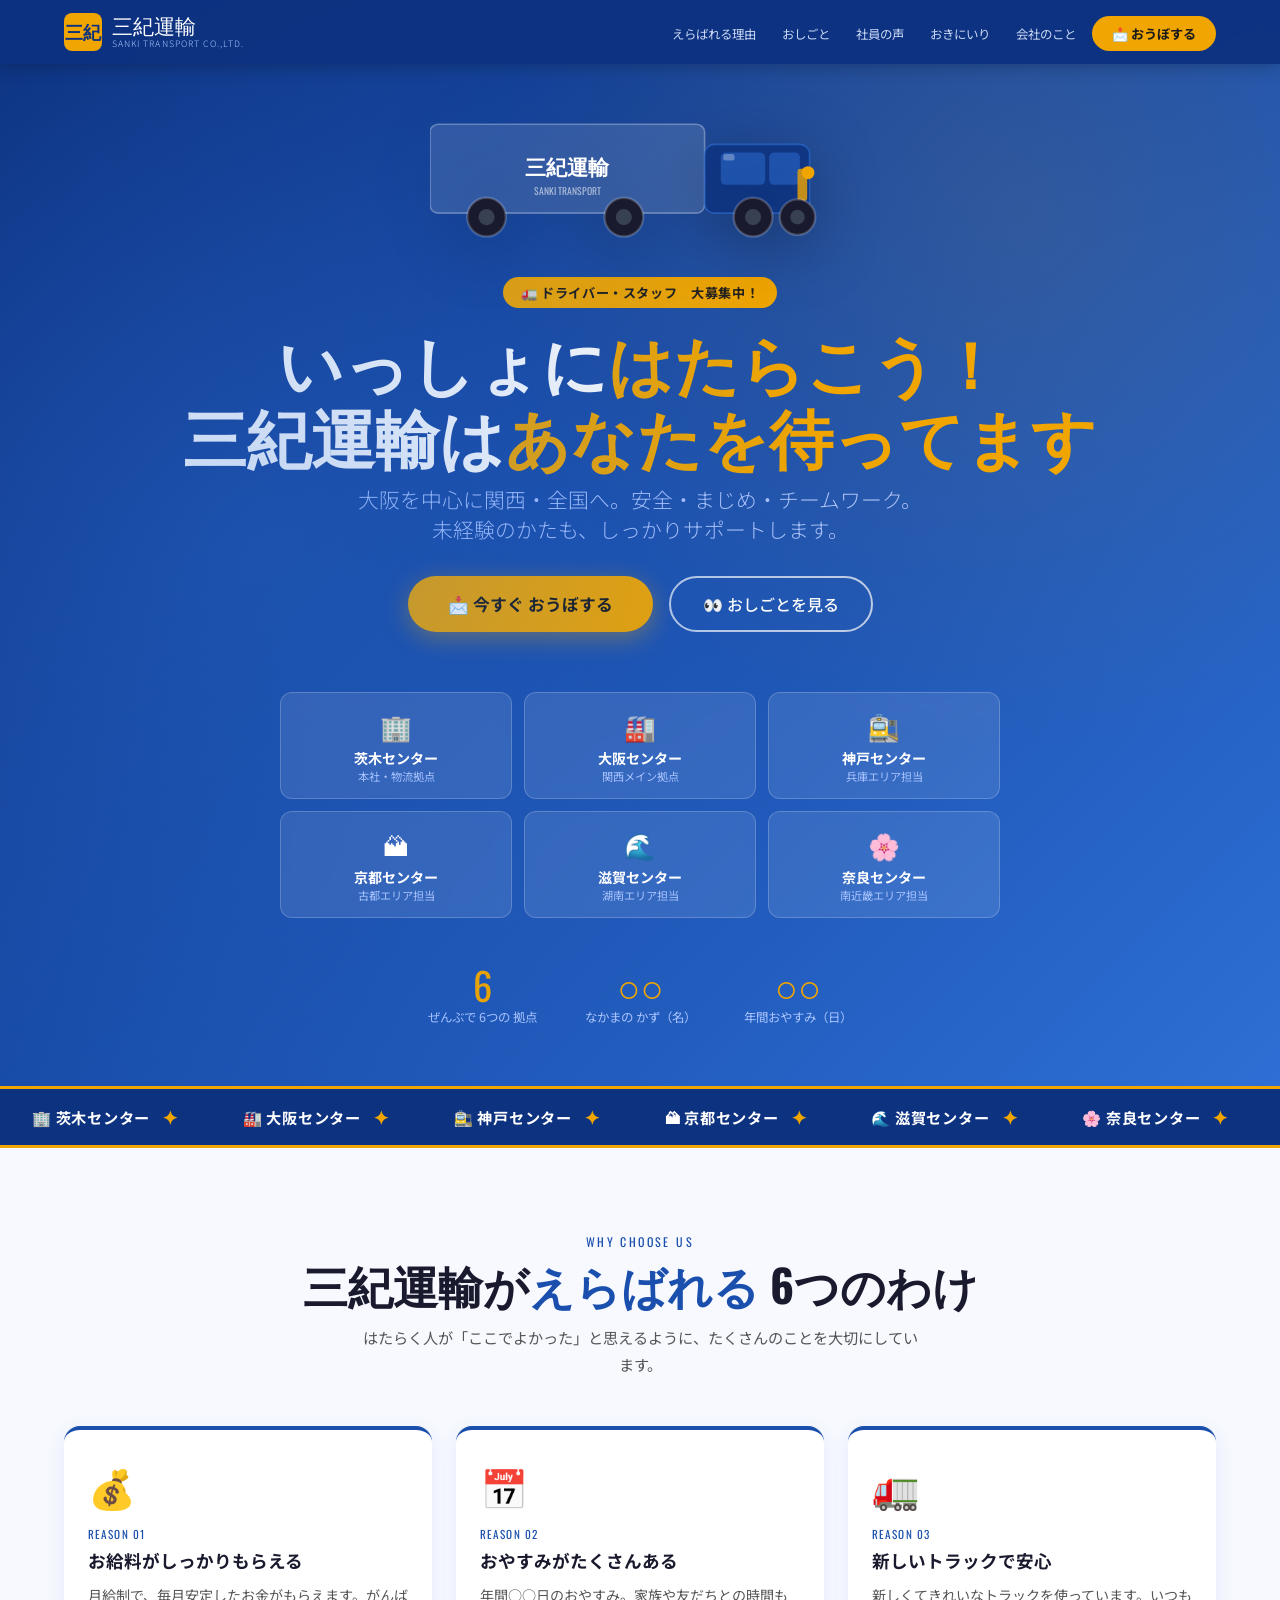
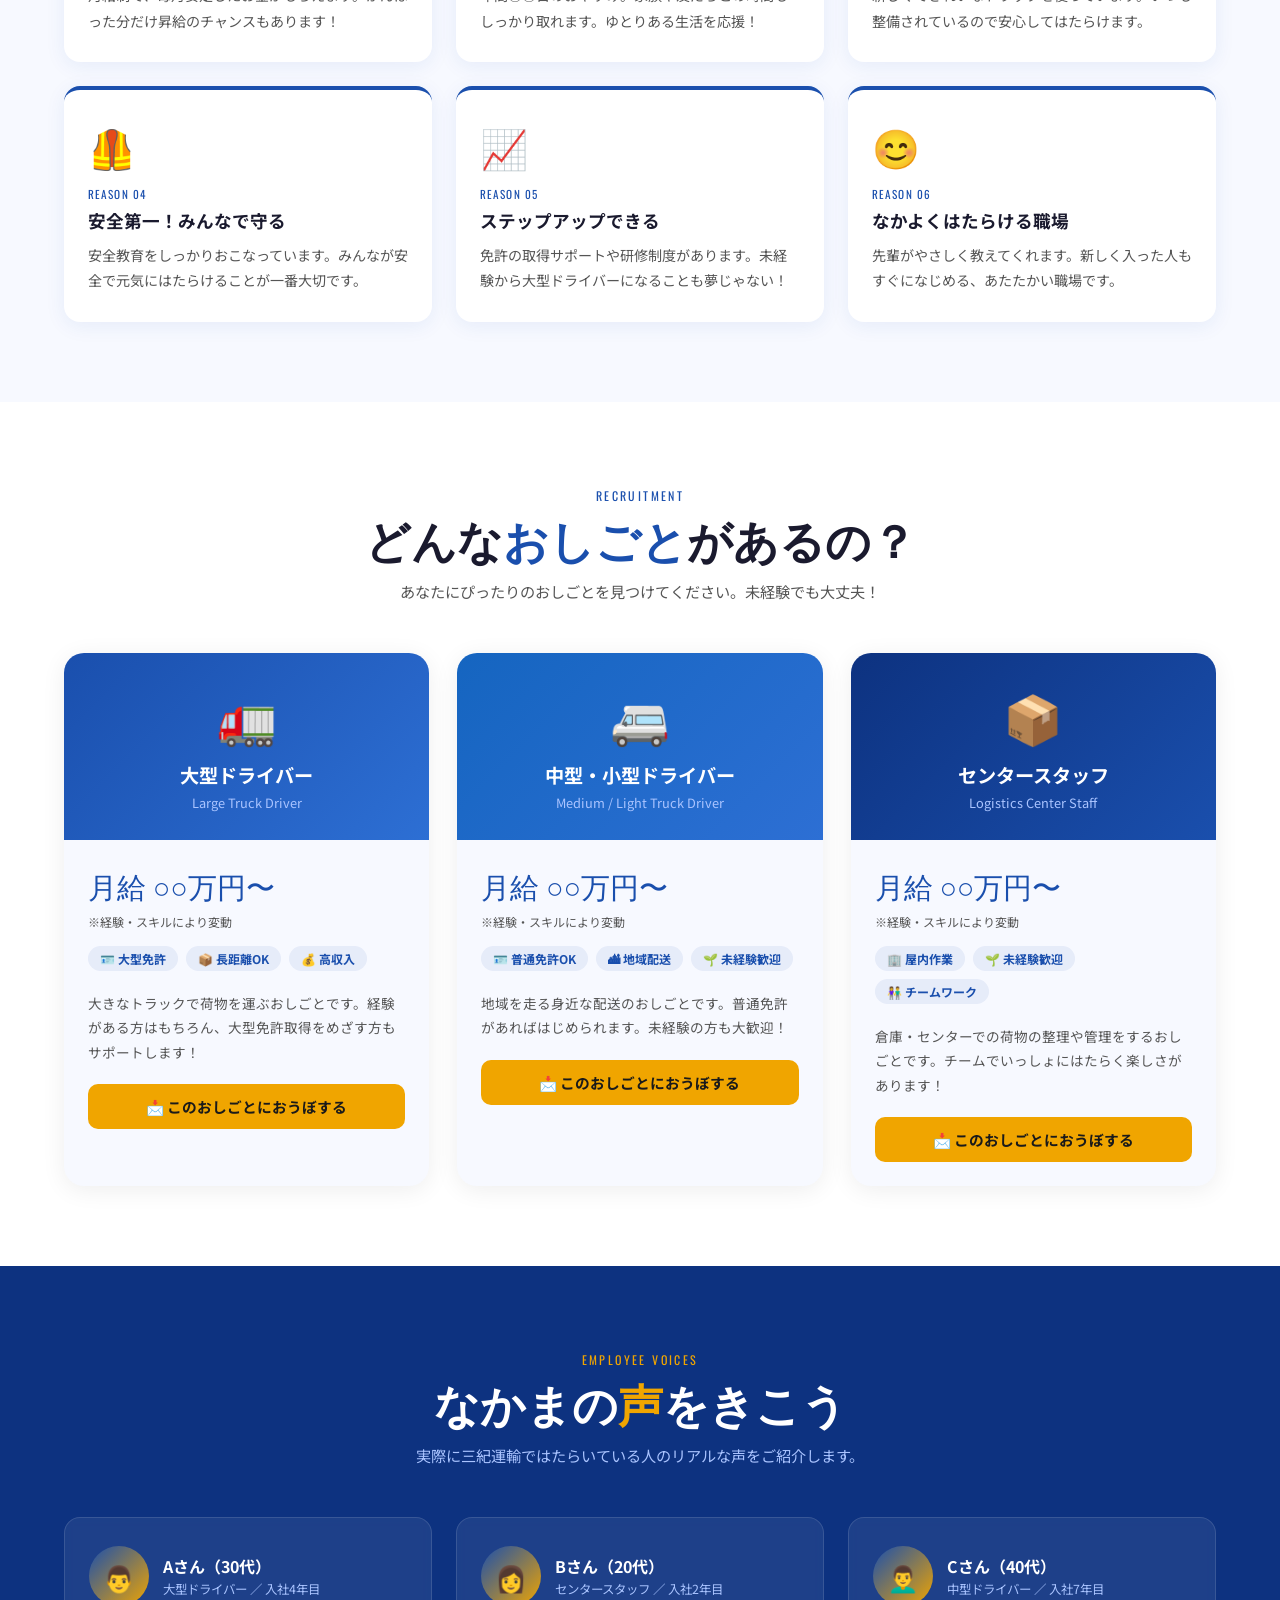
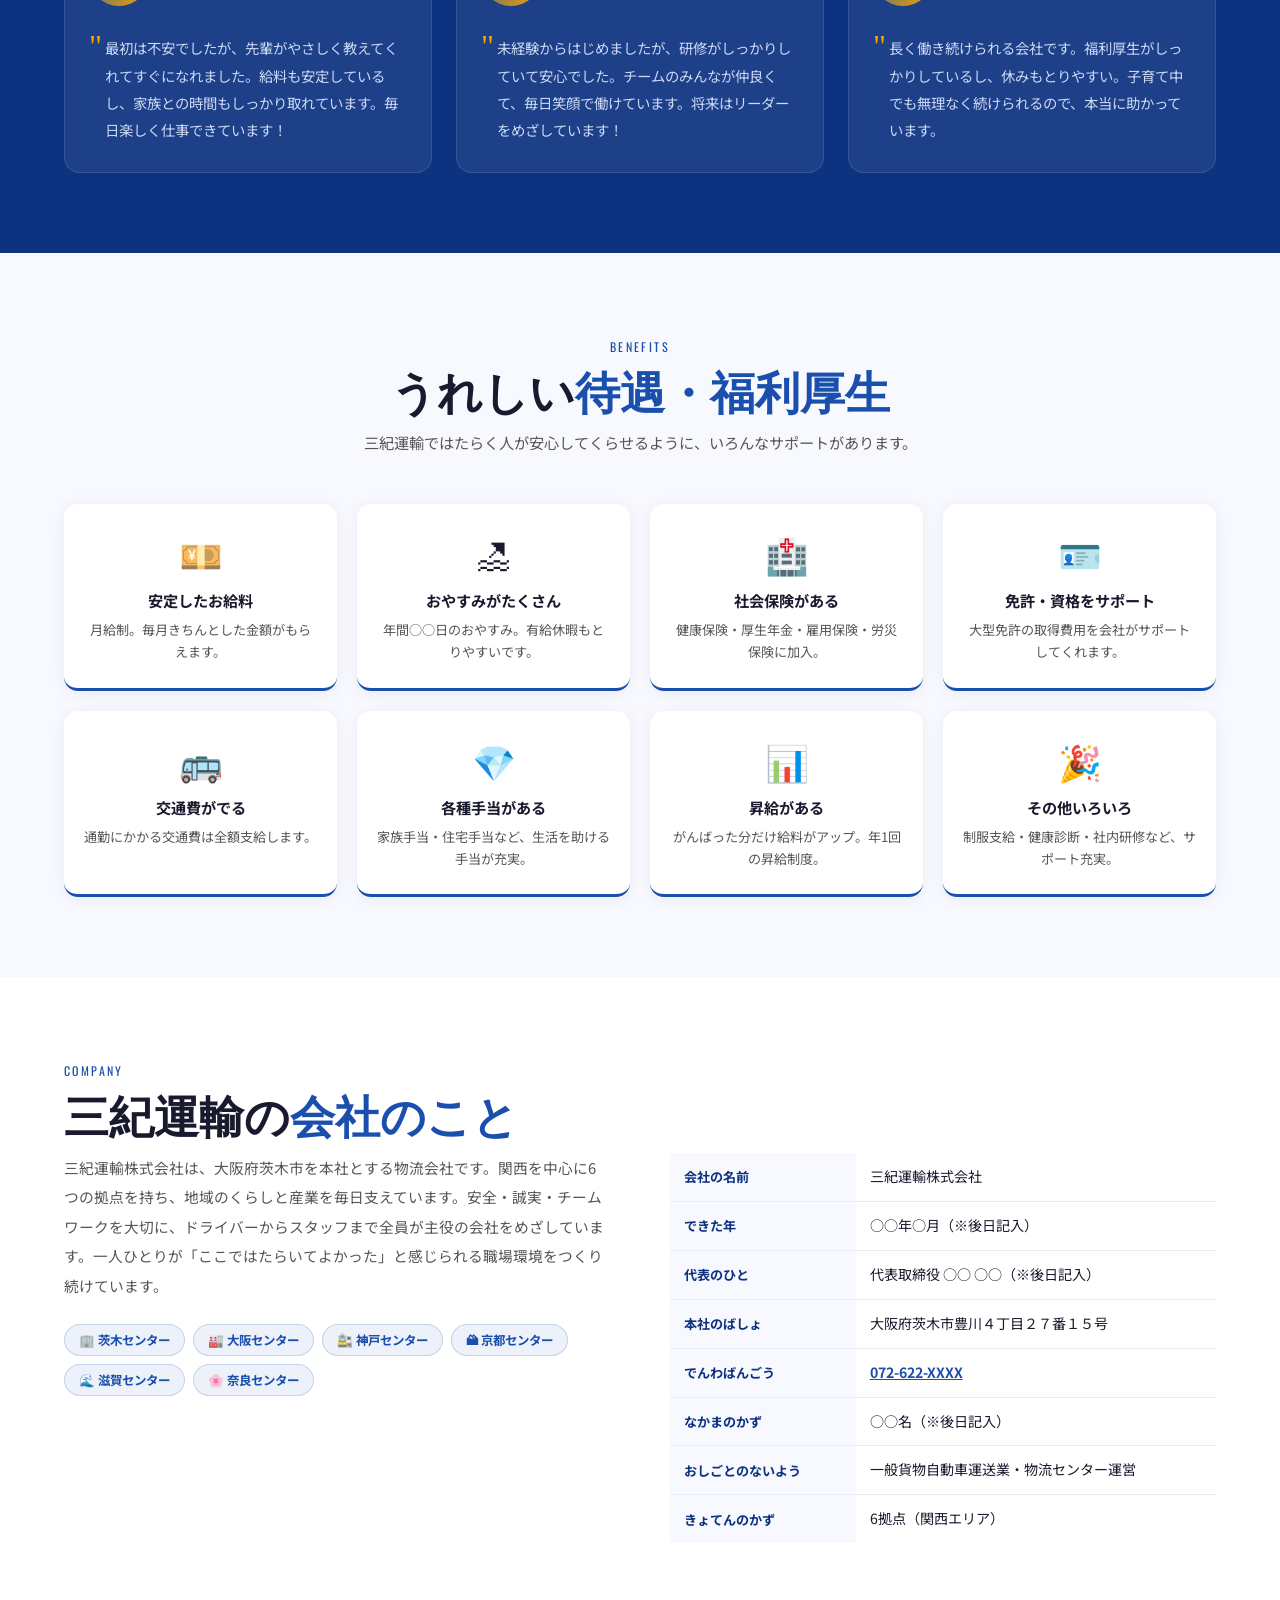
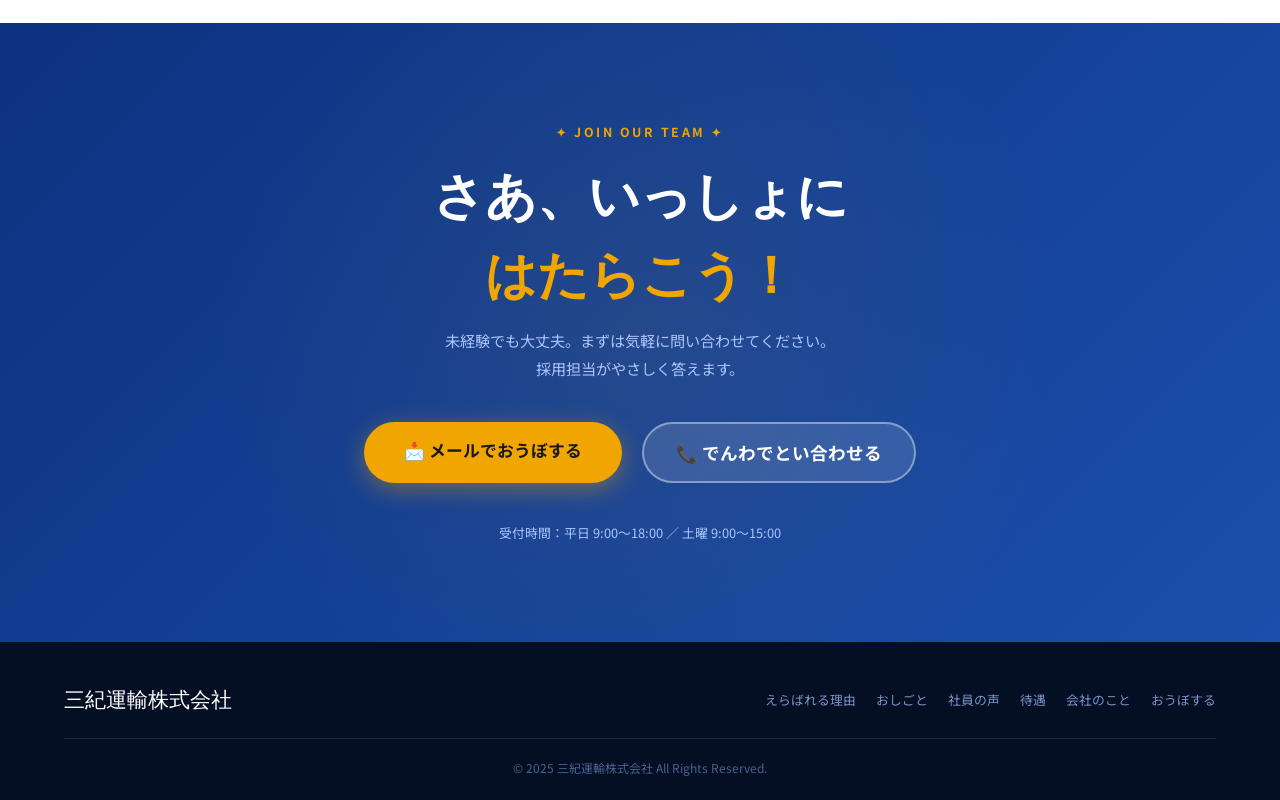
==== index.html @ cca75bb0 "三紀運輸株式会社 採用ホームページを作成 依頼書(HP-2025-001)の仕様に基づき、単一HTMLファイルで実装。 - デザイン: ネイビーブルー×ゴールド、Oswald+Noto Sans JP" ====
<!DOCTYPE html>
<html lang="ja">
<head>
  <meta charset="UTF-8">
  <meta name="viewport" content="width=device-width, initial-scale=1.0">
  <title>三紀運輸株式会社 | 一緒にはたらこう！</title>
  <link href="https://fonts.googleapis.com/css2?family=Oswald:wght@400;600;700&family=Noto+Sans+JP:wght@300;400;500;700&display=swap" rel="stylesheet">
  <style>
    *, *::before, *::after { box-sizing: border-box; margin: 0; padding: 0; }

    :root {
      --blue-dark: #0D3280;
      --blue-main: #1A4FAD;
      --blue-light: #2D6FD4;
      --gold: #F0A500;
      --white: #FFFFFF;
      --off-white: #F7F9FF;
      --text-dark: #1a1a2e;
      --text-gray: #555;
    }

    html { scroll-behavior: smooth; }

    body {
      font-family: 'Noto Sans JP', sans-serif;
      color: var(--text-dark);
      background: var(--white);
      overflow-x: hidden;
    }

    /* ========= NAVIGATION ========= */
    nav {
      position: fixed;
      top: 0; left: 0; right: 0;
      z-index: 1000;
      background: rgba(13, 50, 128, 0.97);
      backdrop-filter: blur(8px);
      display: flex;
      align-items: center;
      justify-content: space-between;
      padding: 0 5%;
      height: 64px;
      box-shadow: 0 2px 16px rgba(0,0,0,0.25);
    }

    .nav-logo {
      display: flex;
      align-items: center;
      gap: 10px;
      text-decoration: none;
    }

    .nav-logo-icon {
      width: 38px;
      height: 38px;
    }

    .nav-logo-text {
      font-family: 'Oswald', sans-serif;
      font-size: 1.3rem;
      color: var(--white);
      line-height: 1.1;
    }

    .nav-logo-sub {
      font-size: 0.55rem;
      letter-spacing: 0.12em;
      color: #aac4ff;
      font-family: 'Noto Sans JP', sans-serif;
      font-weight: 300;
    }

    .nav-links {
      display: flex;
      align-items: center;
      gap: 6px;
      list-style: none;
    }

    .nav-links a {
      color: #ccd9f5;
      text-decoration: none;
      font-size: 0.78rem;
      font-weight: 400;
      padding: 6px 10px;
      border-radius: 4px;
      transition: color 0.2s, background 0.2s;
      white-space: nowrap;
    }

    .nav-links a:hover { color: var(--white); background: rgba(255,255,255,0.1); }

    .nav-apply-btn {
      background: var(--gold);
      color: #1a1a1a !important;
      font-weight: 700 !important;
      border-radius: 24px !important;
      padding: 8px 20px !important;
      font-size: 0.82rem !important;
      transition: transform 0.2s, box-shadow 0.2s !important;
    }

    .nav-apply-btn:hover {
      transform: scale(1.05);
      box-shadow: 0 4px 16px rgba(240,165,0,0.5);
      background: var(--gold) !important;
    }

    .hamburger {
      display: none;
      flex-direction: column;
      gap: 5px;
      cursor: pointer;
      padding: 6px;
    }

    .hamburger span {
      width: 24px;
      height: 2px;
      background: var(--white);
      border-radius: 2px;
      transition: all 0.3s;
    }

    /* ========= HERO ========= */
    #hero {
      min-height: 100vh;
      background: linear-gradient(135deg, var(--blue-dark) 0%, var(--blue-main) 50%, var(--blue-light) 100%);
      display: flex;
      flex-direction: column;
      align-items: center;
      justify-content: center;
      padding: 100px 5% 60px;
      text-align: center;
      position: relative;
      overflow: hidden;
    }

    .hero-bg-pattern {
      position: absolute;
      inset: 0;
      background-image:
        radial-gradient(circle at 20% 50%, rgba(45,111,212,0.3) 0%, transparent 50%),
        radial-gradient(circle at 80% 20%, rgba(240,165,0,0.1) 0%, transparent 40%);
      pointer-events: none;
    }

    .hero-truck {
      width: min(420px, 80vw);
      margin-bottom: 32px;
      filter: drop-shadow(0 12px 32px rgba(0,0,0,0.3));
      animation: float 4s ease-in-out infinite;
    }

    @keyframes float {
      0%,100% { transform: translateY(0); }
      50% { transform: translateY(-12px); }
    }

    .hero-badge {
      display: inline-block;
      background: var(--gold);
      color: #1a1a1a;
      font-size: 0.82rem;
      font-weight: 700;
      padding: 6px 18px;
      border-radius: 20px;
      margin-bottom: 16px;
      letter-spacing: 0.05em;
      animation: fadein 0.8s ease;
    }

    .hero-title {
      font-family: 'Oswald', sans-serif;
      font-size: clamp(2.2rem, 6vw, 4rem);
      color: var(--white);
      line-height: 1.15;
      margin-bottom: 12px;
      animation: fadein 1s ease;
    }

    .hero-title span { color: var(--gold); }

    .hero-sub {
      font-size: clamp(1rem, 2.5vw, 1.3rem);
      color: #aac4ff;
      margin-bottom: 32px;
      font-weight: 300;
      animation: fadein 1.2s ease;
    }

    .hero-buttons {
      display: flex;
      gap: 16px;
      flex-wrap: wrap;
      justify-content: center;
      margin-bottom: 60px;
      animation: fadein 1.4s ease;
    }

    .btn-primary {
      background: var(--gold);
      color: #1a1a1a;
      padding: 16px 40px;
      border-radius: 50px;
      font-size: 1.05rem;
      font-weight: 700;
      text-decoration: none;
      transition: transform 0.2s, box-shadow 0.2s;
      box-shadow: 0 6px 24px rgba(240,165,0,0.4);
    }

    .btn-primary:hover { transform: translateY(-3px); box-shadow: 0 10px 32px rgba(240,165,0,0.6); }

    .btn-outline {
      border: 2px solid rgba(255,255,255,0.7);
      color: var(--white);
      padding: 14px 32px;
      border-radius: 50px;
      font-size: 1rem;
      font-weight: 500;
      text-decoration: none;
      transition: background 0.2s, border-color 0.2s;
    }

    .btn-outline:hover { background: rgba(255,255,255,0.15); border-color: var(--white); }

    .hero-locations {
      display: grid;
      grid-template-columns: repeat(3, 1fr);
      gap: 12px;
      width: 100%;
      max-width: 720px;
      margin-bottom: 48px;
    }

    .location-card {
      background: rgba(255,255,255,0.1);
      border: 1px solid rgba(255,255,255,0.2);
      border-radius: 12px;
      padding: 14px 10px;
      color: var(--white);
      text-align: center;
      transition: background 0.2s, transform 0.2s;
      backdrop-filter: blur(4px);
    }

    .location-card:hover { background: rgba(255,255,255,0.2); transform: translateY(-2px); }

    .location-card .icon { font-size: 1.6rem; margin-bottom: 4px; }
    .location-card .name { font-size: 0.88rem; font-weight: 700; }
    .location-card .label { font-size: 0.7rem; color: #aac4ff; }

    .hero-stats {
      display: flex;
      gap: 48px;
      flex-wrap: wrap;
      justify-content: center;
    }

    .stat-item { text-align: center; color: var(--white); }
    .stat-num {
      font-family: 'Oswald', sans-serif;
      font-size: 2.4rem;
      color: var(--gold);
      line-height: 1;
    }
    .stat-label { font-size: 0.78rem; color: #aac4ff; margin-top: 4px; }

    /* ========= MARQUEE ========= */
    .marquee-wrap {
      background: var(--blue-dark);
      padding: 14px 0;
      overflow: hidden;
      border-top: 3px solid var(--gold);
      border-bottom: 3px solid var(--gold);
    }

    .marquee-track {
      display: flex;
      animation: marquee 18s linear infinite;
      white-space: nowrap;
      width: max-content;
    }

    .marquee-item {
      display: inline-flex;
      align-items: center;
      gap: 12px;
      color: var(--white);
      font-size: 0.95rem;
      font-weight: 700;
      padding: 0 32px;
      letter-spacing: 0.05em;
    }

    .marquee-dot { color: var(--gold); font-size: 1.2rem; }

    @keyframes marquee {
      from { transform: translateX(0); }
      to { transform: translateX(-50%); }
    }

    /* ========= SECTIONS ========= */
    section { padding: 80px 5%; }

    .section-label {
      display: inline-block;
      font-family: 'Oswald', sans-serif;
      font-size: 0.75rem;
      letter-spacing: 0.2em;
      color: var(--blue-main);
      text-transform: uppercase;
      margin-bottom: 8px;
    }

    .section-title {
      font-family: 'Oswald', sans-serif;
      font-size: clamp(1.8rem, 4vw, 2.8rem);
      line-height: 1.2;
      margin-bottom: 12px;
    }

    .section-desc {
      font-size: 0.95rem;
      color: var(--text-gray);
      max-width: 560px;
      line-height: 1.8;
      margin-bottom: 48px;
    }

    .section-center { text-align: center; }
    .section-center .section-desc { margin-left: auto; margin-right: auto; }

    /* ========= REASONS ========= */
    #reasons { background: var(--off-white); }

    .reasons-grid {
      display: grid;
      grid-template-columns: repeat(auto-fit, minmax(280px, 1fr));
      gap: 24px;
    }

    .reason-card {
      background: var(--white);
      border-radius: 16px;
      padding: 28px 24px;
      box-shadow: 0 4px 20px rgba(26,79,173,0.08);
      border-top: 4px solid var(--blue-main);
      transition: transform 0.3s, box-shadow 0.3s;
    }

    .reason-card:hover { transform: translateY(-6px); box-shadow: 0 12px 40px rgba(26,79,173,0.16); }

    .reason-icon { font-size: 2.4rem; margin-bottom: 12px; }
    .reason-num {
      font-family: 'Oswald', sans-serif;
      font-size: 0.7rem;
      color: var(--blue-main);
      letter-spacing: 0.1em;
      margin-bottom: 6px;
    }
    .reason-title { font-size: 1.1rem; font-weight: 700; margin-bottom: 10px; }
    .reason-desc { font-size: 0.88rem; color: var(--text-gray); line-height: 1.8; }

    /* ========= JOBS ========= */
    #jobs { background: var(--white); }

    .jobs-grid {
      display: grid;
      grid-template-columns: repeat(auto-fit, minmax(300px, 1fr));
      gap: 28px;
    }

    .job-card {
      background: var(--off-white);
      border-radius: 20px;
      overflow: hidden;
      box-shadow: 0 4px 24px rgba(0,0,0,0.07);
      transition: transform 0.3s, box-shadow 0.3s;
    }

    .job-card:hover { transform: translateY(-6px); box-shadow: 0 16px 48px rgba(26,79,173,0.15); }

    .job-header {
      background: linear-gradient(135deg, var(--blue-main), var(--blue-light));
      padding: 28px 24px;
      color: var(--white);
      text-align: center;
    }

    .job-header .icon { font-size: 3rem; margin-bottom: 10px; }
    .job-header h3 { font-size: 1.2rem; font-weight: 700; margin-bottom: 4px; }
    .job-header p { font-size: 0.8rem; color: #aac4ff; }

    .job-body { padding: 24px; }

    .job-salary {
      font-family: 'Oswald', sans-serif;
      font-size: 1.8rem;
      color: var(--blue-main);
      margin-bottom: 4px;
    }

    .job-salary-label { font-size: 0.75rem; color: var(--text-gray); margin-bottom: 16px; }

    .job-tags { display: flex; flex-wrap: wrap; gap: 8px; margin-bottom: 20px; }

    .job-tag {
      background: rgba(26,79,173,0.08);
      color: var(--blue-main);
      font-size: 0.75rem;
      font-weight: 700;
      padding: 4px 12px;
      border-radius: 20px;
    }

    .job-apply-btn {
      display: block;
      text-align: center;
      background: var(--gold);
      color: #1a1a1a;
      padding: 12px;
      border-radius: 10px;
      font-weight: 700;
      font-size: 0.92rem;
      text-decoration: none;
      transition: background 0.2s, transform 0.2s;
    }

    .job-apply-btn:hover { transform: scale(1.02); box-shadow: 0 4px 16px rgba(240,165,0,0.4); }

    /* ========= VOICES ========= */
    #voices { background: var(--blue-dark); }
    #voices .section-title { color: var(--white); }
    #voices .section-label { color: var(--gold); }
    #voices .section-desc { color: #aac4ff; }

    .voices-grid {
      display: grid;
      grid-template-columns: repeat(auto-fit, minmax(280px, 1fr));
      gap: 24px;
    }

    .voice-card {
      background: rgba(255,255,255,0.07);
      border: 1px solid rgba(255,255,255,0.12);
      border-radius: 16px;
      padding: 28px 24px;
      backdrop-filter: blur(4px);
      transition: background 0.3s, transform 0.3s;
    }

    .voice-card:hover { background: rgba(255,255,255,0.13); transform: translateY(-4px); }

    .voice-avatar {
      width: 60px;
      height: 60px;
      border-radius: 50%;
      background: linear-gradient(135deg, var(--blue-main), var(--gold));
      display: flex;
      align-items: center;
      justify-content: center;
      font-size: 1.6rem;
      margin-bottom: 16px;
      flex-shrink: 0;
    }

    .voice-name { font-weight: 700; color: var(--white); margin-bottom: 2px; }
    .voice-role { font-size: 0.78rem; color: #aac4ff; margin-bottom: 16px; }

    .voice-quote {
      font-size: 0.9rem;
      color: #ccd9f5;
      line-height: 1.9;
      position: relative;
      padding-left: 16px;
    }

    .voice-quote::before {
      content: '"';
      position: absolute;
      left: 0;
      top: -4px;
      font-size: 2rem;
      color: var(--gold);
      font-family: Georgia, serif;
      line-height: 1;
    }

    /* ========= BENEFITS ========= */
    #benefits { background: var(--off-white); }

    .benefits-grid {
      display: grid;
      grid-template-columns: repeat(auto-fit, minmax(220px, 1fr));
      gap: 20px;
    }

    .benefit-card {
      background: var(--white);
      border-radius: 14px;
      padding: 24px 20px;
      text-align: center;
      box-shadow: 0 2px 16px rgba(0,0,0,0.06);
      transition: transform 0.3s, box-shadow 0.3s;
      border-bottom: 3px solid var(--blue-main);
    }

    .benefit-card:hover { transform: translateY(-4px); box-shadow: 0 10px 32px rgba(26,79,173,0.12); }
    .benefit-icon { font-size: 2.2rem; margin-bottom: 10px; }
    .benefit-title { font-weight: 700; font-size: 0.95rem; margin-bottom: 8px; }
    .benefit-desc { font-size: 0.82rem; color: var(--text-gray); line-height: 1.7; }

    /* ========= COMPANY ========= */
    #company { background: var(--white); }

    .company-inner {
      display: grid;
      grid-template-columns: 1fr 1fr;
      gap: 60px;
      align-items: start;
    }

    .company-intro {
      font-size: 0.92rem;
      color: var(--text-gray);
      line-height: 2;
      margin-bottom: 24px;
    }

    .company-table {
      width: 100%;
      border-collapse: collapse;
      font-size: 0.88rem;
    }

    .company-table tr { border-bottom: 1px solid #e8edf5; }
    .company-table tr:last-child { border-bottom: none; }

    .company-table th {
      text-align: left;
      padding: 12px 14px;
      background: var(--off-white);
      color: var(--blue-dark);
      font-weight: 700;
      width: 34%;
      font-size: 0.82rem;
    }

    .company-table td {
      padding: 12px 14px;
      color: var(--text-dark);
      line-height: 1.7;
    }

    .location-badges {
      display: flex;
      flex-wrap: wrap;
      gap: 8px;
      margin-top: 16px;
    }

    .location-badge {
      background: rgba(26,79,173,0.08);
      color: var(--blue-main);
      font-size: 0.78rem;
      font-weight: 700;
      padding: 6px 14px;
      border-radius: 20px;
      border: 1px solid rgba(26,79,173,0.2);
    }

    /* ========= CTA ========= */
    #cta {
      background: linear-gradient(135deg, var(--blue-dark) 0%, var(--blue-main) 100%);
      text-align: center;
      padding: 100px 5%;
      position: relative;
      overflow: hidden;
    }

    #cta::before {
      content: '';
      position: absolute;
      inset: 0;
      background: radial-gradient(circle at 50% 50%, rgba(240,165,0,0.08) 0%, transparent 60%);
    }

    .cta-label { color: var(--gold); letter-spacing: 0.2em; font-size: 0.78rem; font-weight: 700; text-transform: uppercase; margin-bottom: 12px; }
    .cta-title { font-family: 'Oswald', sans-serif; font-size: clamp(2rem, 5vw, 3.2rem); color: var(--white); margin-bottom: 16px; }
    .cta-desc { color: #aac4ff; font-size: 0.95rem; margin-bottom: 40px; line-height: 1.8; }

    .cta-buttons {
      display: flex;
      gap: 20px;
      flex-wrap: wrap;
      justify-content: center;
      margin-bottom: 40px;
    }

    .btn-tel {
      display: inline-flex;
      align-items: center;
      gap: 10px;
      background: rgba(255,255,255,0.12);
      border: 2px solid rgba(255,255,255,0.4);
      color: var(--white);
      padding: 16px 32px;
      border-radius: 50px;
      font-size: 1.1rem;
      font-weight: 700;
      text-decoration: none;
      transition: background 0.2s;
    }

    .btn-tel:hover { background: rgba(255,255,255,0.22); }

    .cta-hours {
      font-size: 0.8rem;
      color: #aac4ff;
    }

    /* ========= FOOTER ========= */
    footer {
      background: #050f24;
      color: #7a93c8;
      padding: 40px 5% 24px;
    }

    .footer-inner {
      display: flex;
      align-items: center;
      justify-content: space-between;
      flex-wrap: wrap;
      gap: 20px;
      margin-bottom: 24px;
    }

    .footer-logo {
      font-family: 'Oswald', sans-serif;
      font-size: 1.3rem;
      color: var(--white);
    }

    .footer-links {
      display: flex;
      gap: 20px;
      flex-wrap: wrap;
      list-style: none;
    }

    .footer-links a {
      color: #7a93c8;
      text-decoration: none;
      font-size: 0.8rem;
      transition: color 0.2s;
    }

    .footer-links a:hover { color: var(--white); }

    .footer-copy {
      text-align: center;
      font-size: 0.75rem;
      border-top: 1px solid #1a2a4a;
      padding-top: 20px;
      color: #4a6090;
    }

    /* ========= FADE IN ANIMATION ========= */
    .fade-in {
      opacity: 0;
      transform: translateY(30px);
      transition: opacity 0.7s ease, transform 0.7s ease;
    }

    .fade-in.visible { opacity: 1; transform: translateY(0); }

    @keyframes fadein {
      from { opacity: 0; transform: translateY(20px); }
      to { opacity: 1; transform: translateY(0); }
    }

    /* ========= RESPONSIVE ========= */
    @media (max-width: 768px) {
      nav { padding: 0 4%; }
      .nav-links { display: none; flex-direction: column; position: absolute; top: 64px; left: 0; right: 0; background: var(--blue-dark); padding: 20px; gap: 4px; }
      .nav-links.open { display: flex; }
      .nav-links li { width: 100%; }
      .nav-links a { display: block; padding: 10px 16px; }
      .hamburger { display: flex; }
      .hero-locations { grid-template-columns: repeat(2, 1fr); }
      .company-inner { grid-template-columns: 1fr; gap: 40px; }
      section { padding: 60px 5%; }
    }

    @media (max-width: 480px) {
      .hero-locations { grid-template-columns: repeat(2, 1fr); }
      .hero-stats { gap: 28px; }
      .stat-num { font-size: 2rem; }
    }
  </style>
</head>
<body>

<!-- ========= NAVIGATION ========= -->
<nav>
  <a href="#hero" class="nav-logo">
    <svg class="nav-logo-icon" viewBox="0 0 38 38" fill="none" xmlns="http://www.w3.org/2000/svg">
      <rect width="38" height="38" rx="8" fill="#F0A500"/>
      <text x="50%" y="26" text-anchor="middle" font-family="Oswald" font-size="18" font-weight="700" fill="#0D3280">三紀</text>
    </svg>
    <div>
      <div class="nav-logo-text">三紀運輸</div>
      <div class="nav-logo-sub">SANKI TRANSPORT CO.,LTD.</div>
    </div>
  </a>
  <ul class="nav-links" id="navLinks">
    <li><a href="#reasons">えらばれる理由</a></li>
    <li><a href="#jobs">おしごと</a></li>
    <li><a href="#voices">社員の声</a></li>
    <li><a href="#benefits">おきにいり</a></li>
    <li><a href="#company">会社のこと</a></li>
    <li><a href="#cta" class="nav-apply-btn">📩 おうぼする</a></li>
  </ul>
  <div class="hamburger" id="hamburger" onclick="toggleMenu()">
    <span></span><span></span><span></span>
  </div>
</nav>

<!-- ========= HERO ========= -->
<section id="hero">
  <div class="hero-bg-pattern"></div>

  <!-- Truck SVG -->
  <svg class="hero-truck" viewBox="0 0 520 180" fill="none" xmlns="http://www.w3.org/2000/svg">
    <!-- Trailer box -->
    <rect x="0" y="30" width="340" height="110" rx="10" fill="rgba(255,255,255,0.12)" stroke="rgba(255,255,255,0.3)" stroke-width="2"/>
    <text x="170" y="93" text-anchor="middle" font-family="Oswald" font-size="26" font-weight="700" fill="white">三紀運輸</text>
    <text x="170" y="118" text-anchor="middle" font-family="Oswald" font-size="12" fill="rgba(255,255,255,0.6)">SANKI TRANSPORT</text>
    <!-- Cab -->
    <rect x="340" y="55" width="130" height="85" rx="12" fill="rgba(13,50,128,0.8)" stroke="rgba(45,111,212,0.6)" stroke-width="2"/>
    <!-- Windows -->
    <rect x="360" y="65" width="55" height="40" rx="6" fill="rgba(45,111,212,0.5)"/>
    <rect x="420" y="65" width="38" height="40" rx="6" fill="rgba(45,111,212,0.5)"/>
    <!-- Windshield shine -->
    <rect x="363" y="67" width="14" height="8" rx="3" fill="rgba(255,255,255,0.3)"/>
    <!-- Grille -->
    <rect x="455" y="85" width="12" height="40" rx="4" fill="rgba(240,165,0,0.8)"/>
    <!-- Headlight -->
    <circle cx="468" cy="90" r="8" fill="#F0A500"/>
    <!-- Wheels -->
    <circle cx="70" cy="145" r="24" fill="#1a1a2e" stroke="rgba(255,255,255,0.2)" stroke-width="3"/>
    <circle cx="70" cy="145" r="10" fill="#374151"/>
    <circle cx="240" cy="145" r="24" fill="#1a1a2e" stroke="rgba(255,255,255,0.2)" stroke-width="3"/>
    <circle cx="240" cy="145" r="10" fill="#374151"/>
    <circle cx="400" cy="145" r="24" fill="#1a1a2e" stroke="rgba(255,255,255,0.2)" stroke-width="3"/>
    <circle cx="400" cy="145" r="10" fill="#374151"/>
    <circle cx="455" cy="145" r="22" fill="#1a1a2e" stroke="rgba(255,255,255,0.2)" stroke-width="3"/>
    <circle cx="455" cy="145" r="9" fill="#374151"/>
  </svg>

  <div class="hero-badge">🚛 ドライバー・スタッフ　大募集中！</div>
  <h1 class="hero-title">いっしょに<span>はたらこう！</span><br>三紀運輸は<span>あなたを待ってます</span></h1>
  <p class="hero-sub">大阪を中心に関西・全国へ。安全・まじめ・チームワーク。<br>未経験のかたも、しっかりサポートします。</p>

  <div class="hero-buttons">
    <a href="#cta" class="btn-primary">📩 今すぐ おうぼする</a>
    <a href="#jobs" class="btn-outline">👀 おしごとを見る</a>
  </div>

  <div class="hero-locations">
    <div class="location-card"><div class="icon">🏢</div><div class="name">茨木センター</div><div class="label">本社・物流拠点</div></div>
    <div class="location-card"><div class="icon">🏭</div><div class="name">大阪センター</div><div class="label">関西メイン拠点</div></div>
    <div class="location-card"><div class="icon">🚉</div><div class="name">神戸センター</div><div class="label">兵庫エリア担当</div></div>
    <div class="location-card"><div class="icon">🏔</div><div class="name">京都センター</div><div class="label">古都エリア担当</div></div>
    <div class="location-card"><div class="icon">🌊</div><div class="name">滋賀センター</div><div class="label">湖南エリア担当</div></div>
    <div class="location-card"><div class="icon">🌸</div><div class="name">奈良センター</div><div class="label">南近畿エリア担当</div></div>
  </div>

  <div class="hero-stats">
    <div class="stat-item"><div class="stat-num">6</div><div class="stat-label">ぜんぶで 6つの 拠点</div></div>
    <div class="stat-item"><div class="stat-num">○○</div><div class="stat-label">なかまの かず（名）</div></div>
    <div class="stat-item"><div class="stat-num">○○</div><div class="stat-label">年間おやすみ（日）</div></div>
  </div>
</section>

<!-- ========= MARQUEE ========= -->
<div class="marquee-wrap">
  <div class="marquee-track" id="marquee">
    <span class="marquee-item">🏢 茨木センター <span class="marquee-dot">✦</span></span>
    <span class="marquee-item">🏭 大阪センター <span class="marquee-dot">✦</span></span>
    <span class="marquee-item">🚉 神戸センター <span class="marquee-dot">✦</span></span>
    <span class="marquee-item">🏔 京都センター <span class="marquee-dot">✦</span></span>
    <span class="marquee-item">🌊 滋賀センター <span class="marquee-dot">✦</span></span>
    <span class="marquee-item">🌸 奈良センター <span class="marquee-dot">✦</span></span>
    <!-- duplicate for seamless loop -->
    <span class="marquee-item">🏢 茨木センター <span class="marquee-dot">✦</span></span>
    <span class="marquee-item">🏭 大阪センター <span class="marquee-dot">✦</span></span>
    <span class="marquee-item">🚉 神戸センター <span class="marquee-dot">✦</span></span>
    <span class="marquee-item">🏔 京都センター <span class="marquee-dot">✦</span></span>
    <span class="marquee-item">🌊 滋賀センター <span class="marquee-dot">✦</span></span>
    <span class="marquee-item">🌸 奈良センター <span class="marquee-dot">✦</span></span>
  </div>
</div>

<!-- ========= REASONS ========= -->
<section id="reasons">
  <div class="section-center fade-in">
    <div class="section-label">Why Choose Us</div>
    <h2 class="section-title">三紀運輸が<span style="color:var(--blue-main)">えらばれる</span> 6つのわけ</h2>
    <p class="section-desc">はたらく人が「ここでよかった」と思えるように、たくさんのことを大切にしています。</p>
  </div>
  <div class="reasons-grid">
    <div class="reason-card fade-in">
      <div class="reason-icon">💰</div>
      <div class="reason-num">REASON 01</div>
      <div class="reason-title">お給料がしっかりもらえる</div>
      <div class="reason-desc">月給制で、毎月安定したお金がもらえます。がんばった分だけ昇給のチャンスもあります！</div>
    </div>
    <div class="reason-card fade-in">
      <div class="reason-icon">📅</div>
      <div class="reason-num">REASON 02</div>
      <div class="reason-title">おやすみがたくさんある</div>
      <div class="reason-desc">年間○○日のおやすみ。家族や友だちとの時間もしっかり取れます。ゆとりある生活を応援！</div>
    </div>
    <div class="reason-card fade-in">
      <div class="reason-icon">🚛</div>
      <div class="reason-num">REASON 03</div>
      <div class="reason-title">新しいトラックで安心</div>
      <div class="reason-desc">新しくてきれいなトラックを使っています。いつも整備されているので安心してはたらけます。</div>
    </div>
    <div class="reason-card fade-in">
      <div class="reason-icon">🦺</div>
      <div class="reason-num">REASON 04</div>
      <div class="reason-title">安全第一！みんなで守る</div>
      <div class="reason-desc">安全教育をしっかりおこなっています。みんなが安全で元気にはたらけることが一番大切です。</div>
    </div>
    <div class="reason-card fade-in">
      <div class="reason-icon">📈</div>
      <div class="reason-num">REASON 05</div>
      <div class="reason-title">ステップアップできる</div>
      <div class="reason-desc">免許の取得サポートや研修制度があります。未経験から大型ドライバーになることも夢じゃない！</div>
    </div>
    <div class="reason-card fade-in">
      <div class="reason-icon">😊</div>
      <div class="reason-num">REASON 06</div>
      <div class="reason-title">なかよくはたらける職場</div>
      <div class="reason-desc">先輩がやさしく教えてくれます。新しく入った人もすぐになじめる、あたたかい職場です。</div>
    </div>
  </div>
</section>

<!-- ========= JOBS ========= -->
<section id="jobs">
  <div class="section-center fade-in">
    <div class="section-label">Recruitment</div>
    <h2 class="section-title">どんな<span style="color:var(--blue-main)">おしごと</span>があるの？</h2>
    <p class="section-desc">あなたにぴったりのおしごとを見つけてください。未経験でも大丈夫！</p>
  </div>
  <div class="jobs-grid">
    <div class="job-card fade-in">
      <div class="job-header">
        <div class="icon">🚛</div>
        <h3>大型ドライバー</h3>
        <p>Large Truck Driver</p>
      </div>
      <div class="job-body">
        <div class="job-salary">月給 ○○万円〜</div>
        <div class="job-salary-label">※経験・スキルにより変動</div>
        <div class="job-tags">
          <span class="job-tag">🪪 大型免許</span>
          <span class="job-tag">📦 長距離OK</span>
          <span class="job-tag">💰 高収入</span>
        </div>
        <p style="font-size:0.85rem;color:var(--text-gray);line-height:1.8;margin-bottom:20px;">
          大きなトラックで荷物を運ぶおしごとです。経験がある方はもちろん、大型免許取得をめざす方もサポートします！
        </p>
        <a href="#cta" class="job-apply-btn">📩 このおしごとにおうぼする</a>
      </div>
    </div>

    <div class="job-card fade-in">
      <div class="job-header" style="background: linear-gradient(135deg, #1565C0, #2D6FD4);">
        <div class="icon">🚐</div>
        <h3>中型・小型ドライバー</h3>
        <p>Medium / Light Truck Driver</p>
      </div>
      <div class="job-body">
        <div class="job-salary">月給 ○○万円〜</div>
        <div class="job-salary-label">※経験・スキルにより変動</div>
        <div class="job-tags">
          <span class="job-tag">🪪 普通免許OK</span>
          <span class="job-tag">🏙 地域配送</span>
          <span class="job-tag">🌱 未経験歓迎</span>
        </div>
        <p style="font-size:0.85rem;color:var(--text-gray);line-height:1.8;margin-bottom:20px;">
          地域を走る身近な配送のおしごとです。普通免許があればはじめられます。未経験の方も大歓迎！
        </p>
        <a href="#cta" class="job-apply-btn">📩 このおしごとにおうぼする</a>
      </div>
    </div>

    <div class="job-card fade-in">
      <div class="job-header" style="background: linear-gradient(135deg, #0D3280, #1A4FAD);">
        <div class="icon">📦</div>
        <h3>センタースタッフ</h3>
        <p>Logistics Center Staff</p>
      </div>
      <div class="job-body">
        <div class="job-salary">月給 ○○万円〜</div>
        <div class="job-salary-label">※経験・スキルにより変動</div>
        <div class="job-tags">
          <span class="job-tag">🏢 屋内作業</span>
          <span class="job-tag">🌱 未経験歓迎</span>
          <span class="job-tag">👫 チームワーク</span>
        </div>
        <p style="font-size:0.85rem;color:var(--text-gray);line-height:1.8;margin-bottom:20px;">
          倉庫・センターでの荷物の整理や管理をするおしごとです。チームでいっしょにはたらく楽しさがあります！
        </p>
        <a href="#cta" class="job-apply-btn">📩 このおしごとにおうぼする</a>
      </div>
    </div>
  </div>
</section>

<!-- ========= VOICES ========= -->
<section id="voices">
  <div class="section-center fade-in">
    <div class="section-label">Employee Voices</div>
    <h2 class="section-title" style="color:white;">なかまの<span style="color:var(--gold)">声</span>をきこう</h2>
    <p class="section-desc">実際に三紀運輸ではたらいている人のリアルな声をご紹介します。</p>
  </div>
  <div class="voices-grid">
    <div class="voice-card fade-in">
      <div style="display:flex;align-items:center;gap:14px;margin-bottom:12px;">
        <div class="voice-avatar">👨</div>
        <div>
          <div class="voice-name">Aさん（30代）</div>
          <div class="voice-role">大型ドライバー ／ 入社4年目</div>
        </div>
      </div>
      <div class="voice-quote">最初は不安でしたが、先輩がやさしく教えてくれてすぐになれました。給料も安定しているし、家族との時間もしっかり取れています。毎日楽しく仕事できています！</div>
    </div>
    <div class="voice-card fade-in">
      <div style="display:flex;align-items:center;gap:14px;margin-bottom:12px;">
        <div class="voice-avatar">👩</div>
        <div>
          <div class="voice-name">Bさん（20代）</div>
          <div class="voice-role">センタースタッフ ／ 入社2年目</div>
        </div>
      </div>
      <div class="voice-quote">未経験からはじめましたが、研修がしっかりしていて安心でした。チームのみんなが仲良くて、毎日笑顔で働けています。将来はリーダーをめざしています！</div>
    </div>
    <div class="voice-card fade-in">
      <div style="display:flex;align-items:center;gap:14px;margin-bottom:12px;">
        <div class="voice-avatar">👨‍🦱</div>
        <div>
          <div class="voice-name">Cさん（40代）</div>
          <div class="voice-role">中型ドライバー ／ 入社7年目</div>
        </div>
      </div>
      <div class="voice-quote">長く働き続けられる会社です。福利厚生がしっかりしているし、休みもとりやすい。子育て中でも無理なく続けられるので、本当に助かっています。</div>
    </div>
  </div>
</section>

<!-- ========= BENEFITS ========= -->
<section id="benefits">
  <div class="section-center fade-in">
    <div class="section-label">Benefits</div>
    <h2 class="section-title">うれしい<span style="color:var(--blue-main)">待遇・福利厚生</span></h2>
    <p class="section-desc">三紀運輸ではたらく人が安心してくらせるように、いろんなサポートがあります。</p>
  </div>
  <div class="benefits-grid">
    <div class="benefit-card fade-in">
      <div class="benefit-icon">💴</div>
      <div class="benefit-title">安定したお給料</div>
      <div class="benefit-desc">月給制。毎月きちんとした金額がもらえます。</div>
    </div>
    <div class="benefit-card fade-in">
      <div class="benefit-icon">🏖</div>
      <div class="benefit-title">おやすみがたくさん</div>
      <div class="benefit-desc">年間○○日のおやすみ。有給休暇もとりやすいです。</div>
    </div>
    <div class="benefit-card fade-in">
      <div class="benefit-icon">🏥</div>
      <div class="benefit-title">社会保険がある</div>
      <div class="benefit-desc">健康保険・厚生年金・雇用保険・労災保険に加入。</div>
    </div>
    <div class="benefit-card fade-in">
      <div class="benefit-icon">🪪</div>
      <div class="benefit-title">免許・資格をサポート</div>
      <div class="benefit-desc">大型免許の取得費用を会社がサポートしてくれます。</div>
    </div>
    <div class="benefit-card fade-in">
      <div class="benefit-icon">🚌</div>
      <div class="benefit-title">交通費がでる</div>
      <div class="benefit-desc">通勤にかかる交通費は全額支給します。</div>
    </div>
    <div class="benefit-card fade-in">
      <div class="benefit-icon">💎</div>
      <div class="benefit-title">各種手当がある</div>
      <div class="benefit-desc">家族手当・住宅手当など、生活を助ける手当が充実。</div>
    </div>
    <div class="benefit-card fade-in">
      <div class="benefit-icon">📊</div>
      <div class="benefit-title">昇給がある</div>
      <div class="benefit-desc">がんばった分だけ給料がアップ。年1回の昇給制度。</div>
    </div>
    <div class="benefit-card fade-in">
      <div class="benefit-icon">🎉</div>
      <div class="benefit-title">その他いろいろ</div>
      <div class="benefit-desc">制服支給・健康診断・社内研修など、サポート充実。</div>
    </div>
  </div>
</section>

<!-- ========= COMPANY ========= -->
<section id="company">
  <div class="fade-in">
    <div class="section-label">Company</div>
    <h2 class="section-title">三紀運輸の<span style="color:var(--blue-main)">会社のこと</span></h2>
  </div>
  <div class="company-inner">
    <div class="fade-in">
      <p class="company-intro">
        三紀運輸株式会社は、大阪府茨木市を本社とする物流会社です。関西を中心に6つの拠点を持ち、地域のくらしと産業を毎日支えています。安全・誠実・チームワークを大切に、ドライバーからスタッフまで全員が主役の会社をめざしています。一人ひとりが「ここではたらいてよかった」と感じられる職場環境をつくり続けています。
      </p>
      <div class="location-badges">
        <span class="location-badge">🏢 茨木センター</span>
        <span class="location-badge">🏭 大阪センター</span>
        <span class="location-badge">🚉 神戸センター</span>
        <span class="location-badge">🏔 京都センター</span>
        <span class="location-badge">🌊 滋賀センター</span>
        <span class="location-badge">🌸 奈良センター</span>
      </div>
    </div>
    <div class="fade-in">
      <table class="company-table">
        <tr><th>会社の名前</th><td>三紀運輸株式会社</td></tr>
        <tr><th>できた年</th><td>○○年○月（※後日記入）</td></tr>
        <tr><th>代表のひと</th><td>代表取締役 ○○ ○○（※後日記入）</td></tr>
        <tr><th>本社のばしょ</th><td>大阪府茨木市豊川４丁目２７番１５号</td></tr>
        <tr><th>でんわばんごう</th><td><a href="tel:0726225532" style="color:var(--blue-main);font-weight:700;">072-622-XXXX</a></td></tr>
        <tr><th>なかまのかず</th><td>○○名（※後日記入）</td></tr>
        <tr><th>おしごとのないよう</th><td>一般貨物自動車運送業・物流センター運営</td></tr>
        <tr><th>きょてんのかず</th><td>6拠点（関西エリア）</td></tr>
      </table>
    </div>
  </div>
</section>

<!-- ========= CTA ========= -->
<section id="cta">
  <div class="fade-in">
    <div class="cta-label">✦ JOIN OUR TEAM ✦</div>
    <h2 class="cta-title">さあ、いっしょに<br><span style="color:var(--gold)">はたらこう！</span></h2>
    <p class="cta-desc">
      未経験でも大丈夫。まずは気軽に問い合わせてください。<br>
      採用担当がやさしく答えます。
    </p>
    <div class="cta-buttons">
      <a href="mailto:recruit@sanki-transport.co.jp" class="btn-primary" style="font-size:1.05rem;">
        📩 メールでおうぼする
      </a>
      <a href="tel:072622XXXX" class="btn-tel">
        📞 でんわでとい合わせる
      </a>
    </div>
    <div class="cta-hours">受付時間：平日 9:00〜18:00 ／ 土曜 9:00〜15:00</div>
  </div>
</section>

<!-- ========= FOOTER ========= -->
<footer>
  <div class="footer-inner">
    <div class="footer-logo">三紀運輸株式会社</div>
    <ul class="footer-links">
      <li><a href="#reasons">えらばれる理由</a></li>
      <li><a href="#jobs">おしごと</a></li>
      <li><a href="#voices">社員の声</a></li>
      <li><a href="#benefits">待遇</a></li>
      <li><a href="#company">会社のこと</a></li>
      <li><a href="#cta">おうぼする</a></li>
    </ul>
  </div>
  <div class="footer-copy">© 2025 三紀運輸株式会社 All Rights Reserved.</div>
</footer>

<script>
  // ハンバーガーメニュー
  function toggleMenu() {
    document.getElementById('navLinks').classList.toggle('open');
  }

  // ナビのリンクを押したらメニューを閉じる
  document.querySelectorAll('.nav-links a').forEach(function(a) {
    a.addEventListener('click', function() {
      document.getElementById('navLinks').classList.remove('open');
    });
  });

  // スクロールしたらふわっと表示
  var observer = new IntersectionObserver(function(entries) {
    entries.forEach(function(entry) {
      if (entry.isIntersecting) {
        entry.target.classList.add('visible');
      }
    });
  }, { threshold: 0.12 });

  document.querySelectorAll('.fade-in').forEach(function(el) {
    observer.observe(el);
  });

  // ナビのスクロールで色を変える
  window.addEventListener('scroll', function() {
    var nav = document.querySelector('nav');
    if (window.scrollY > 50) {
      nav.style.background = 'rgba(5,15,36,0.98)';
    } else {
      nav.style.background = 'rgba(13,50,128,0.97)';
    }
  });
</script>
</body>
</html>
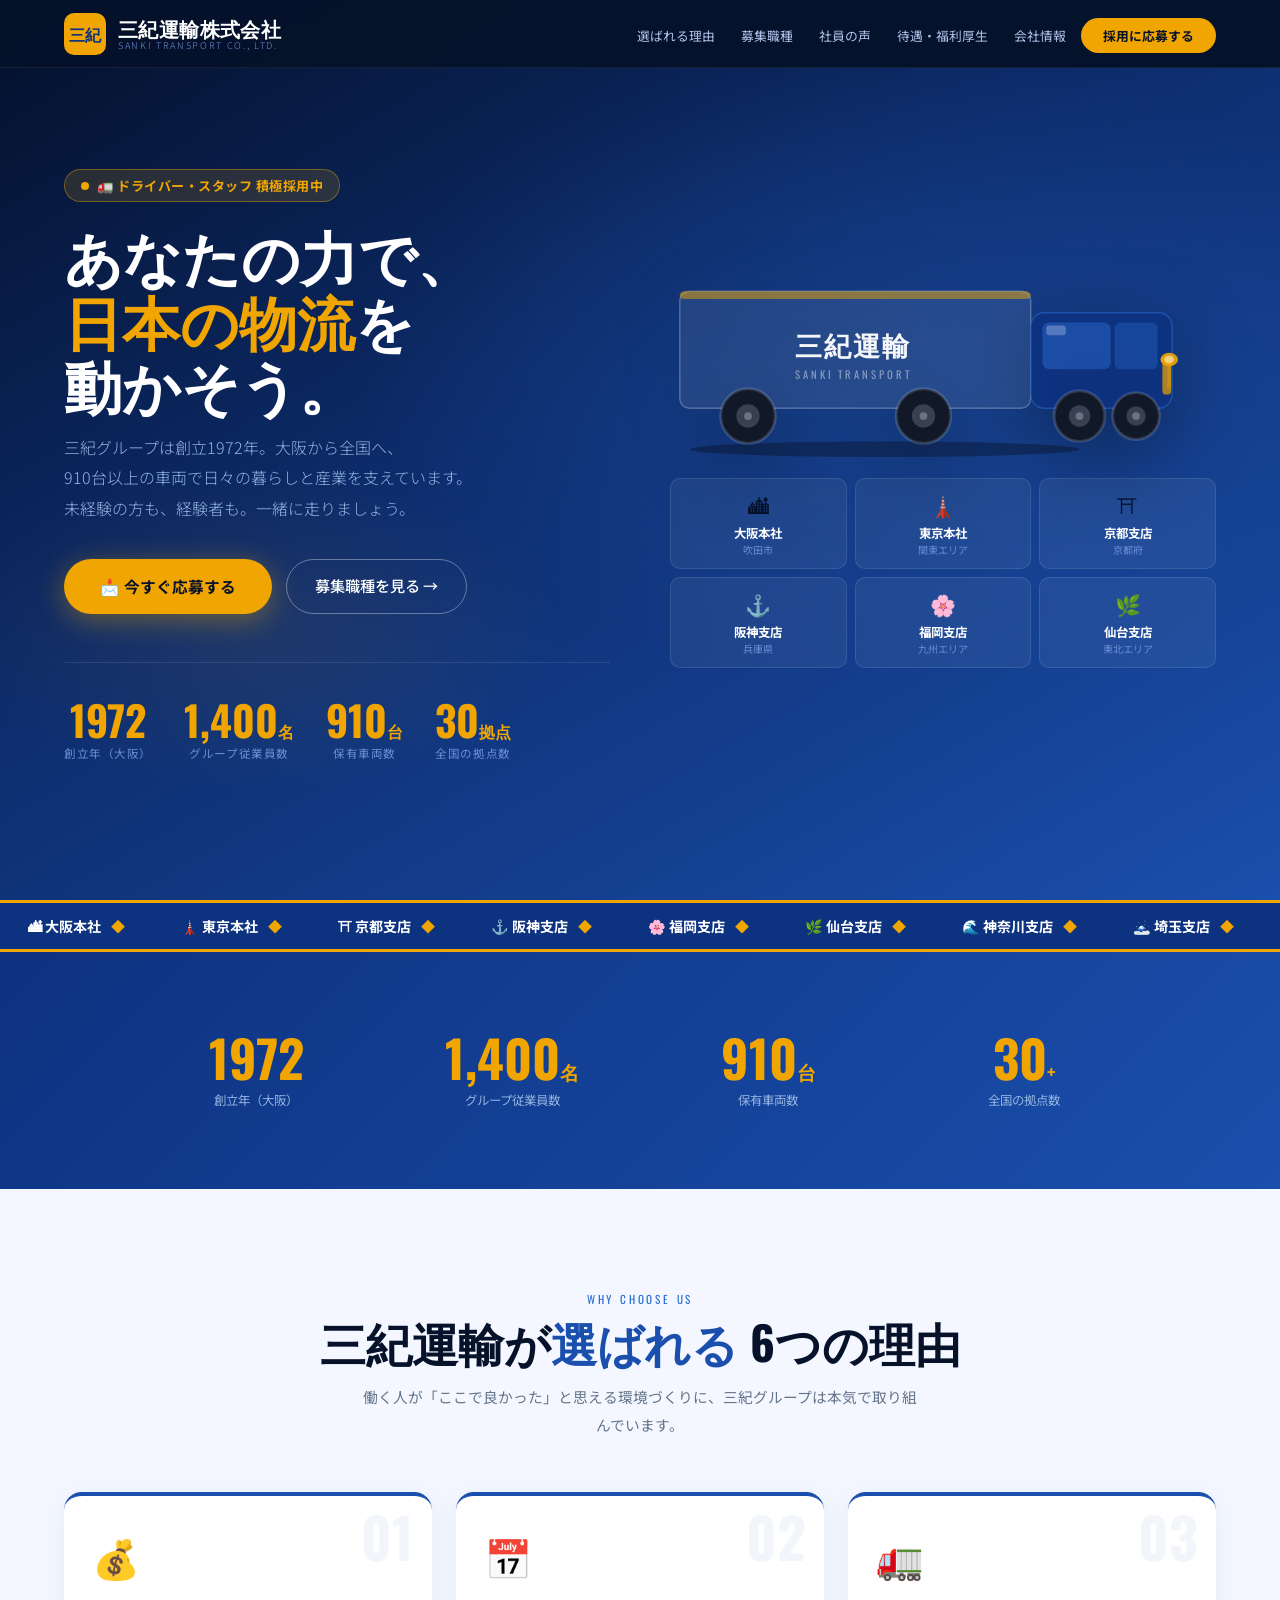
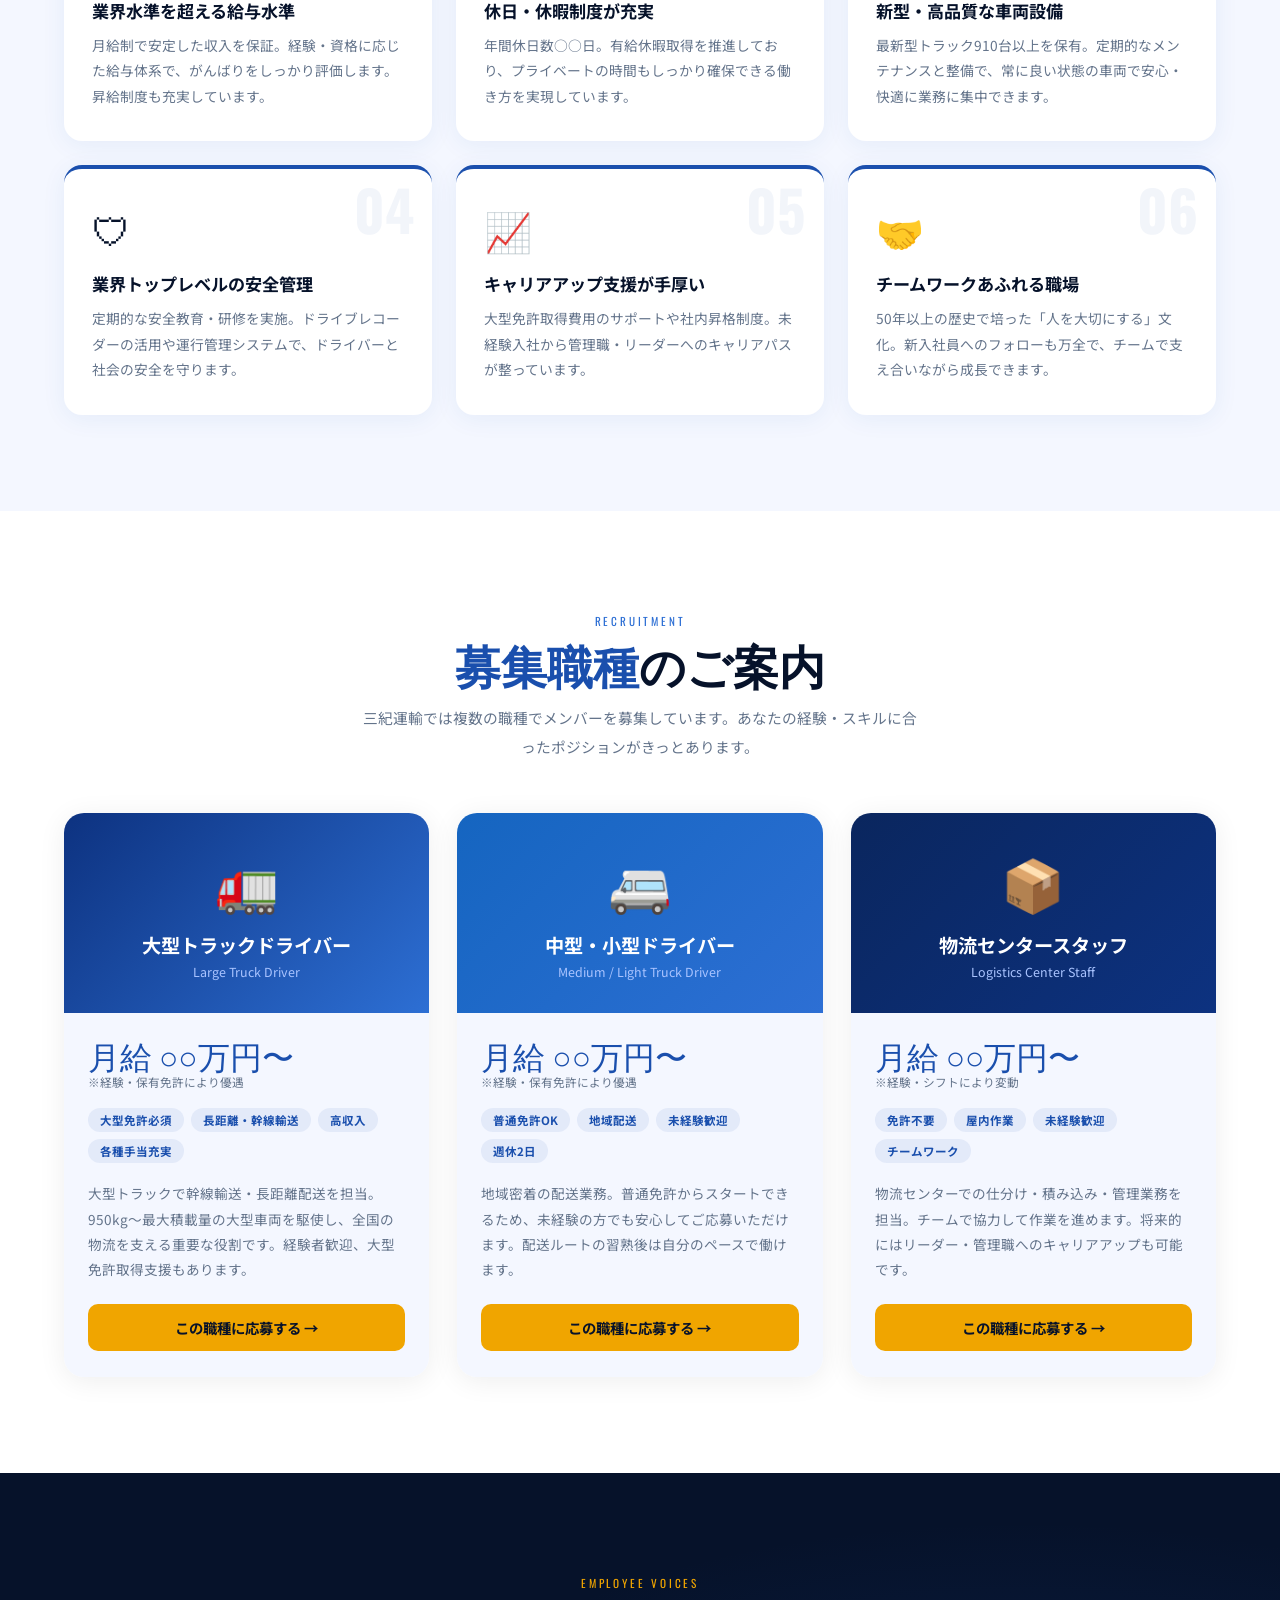
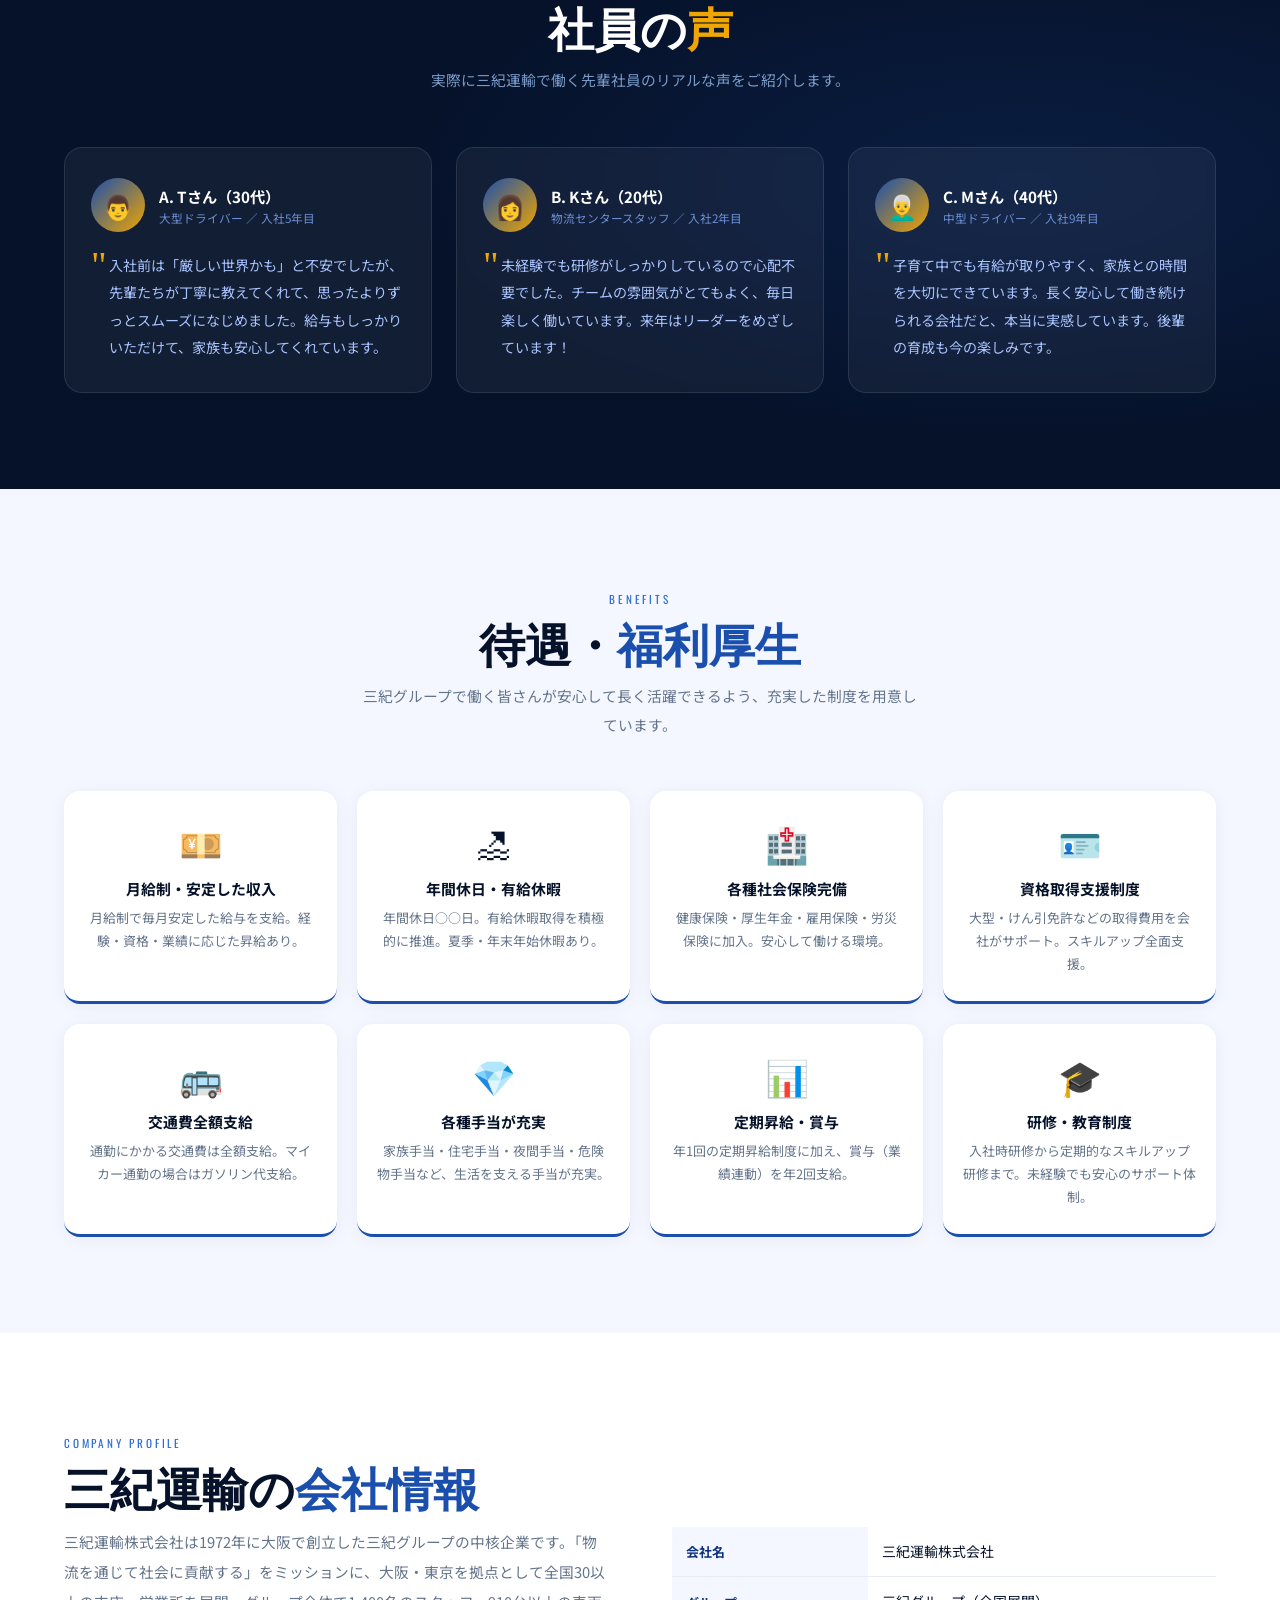
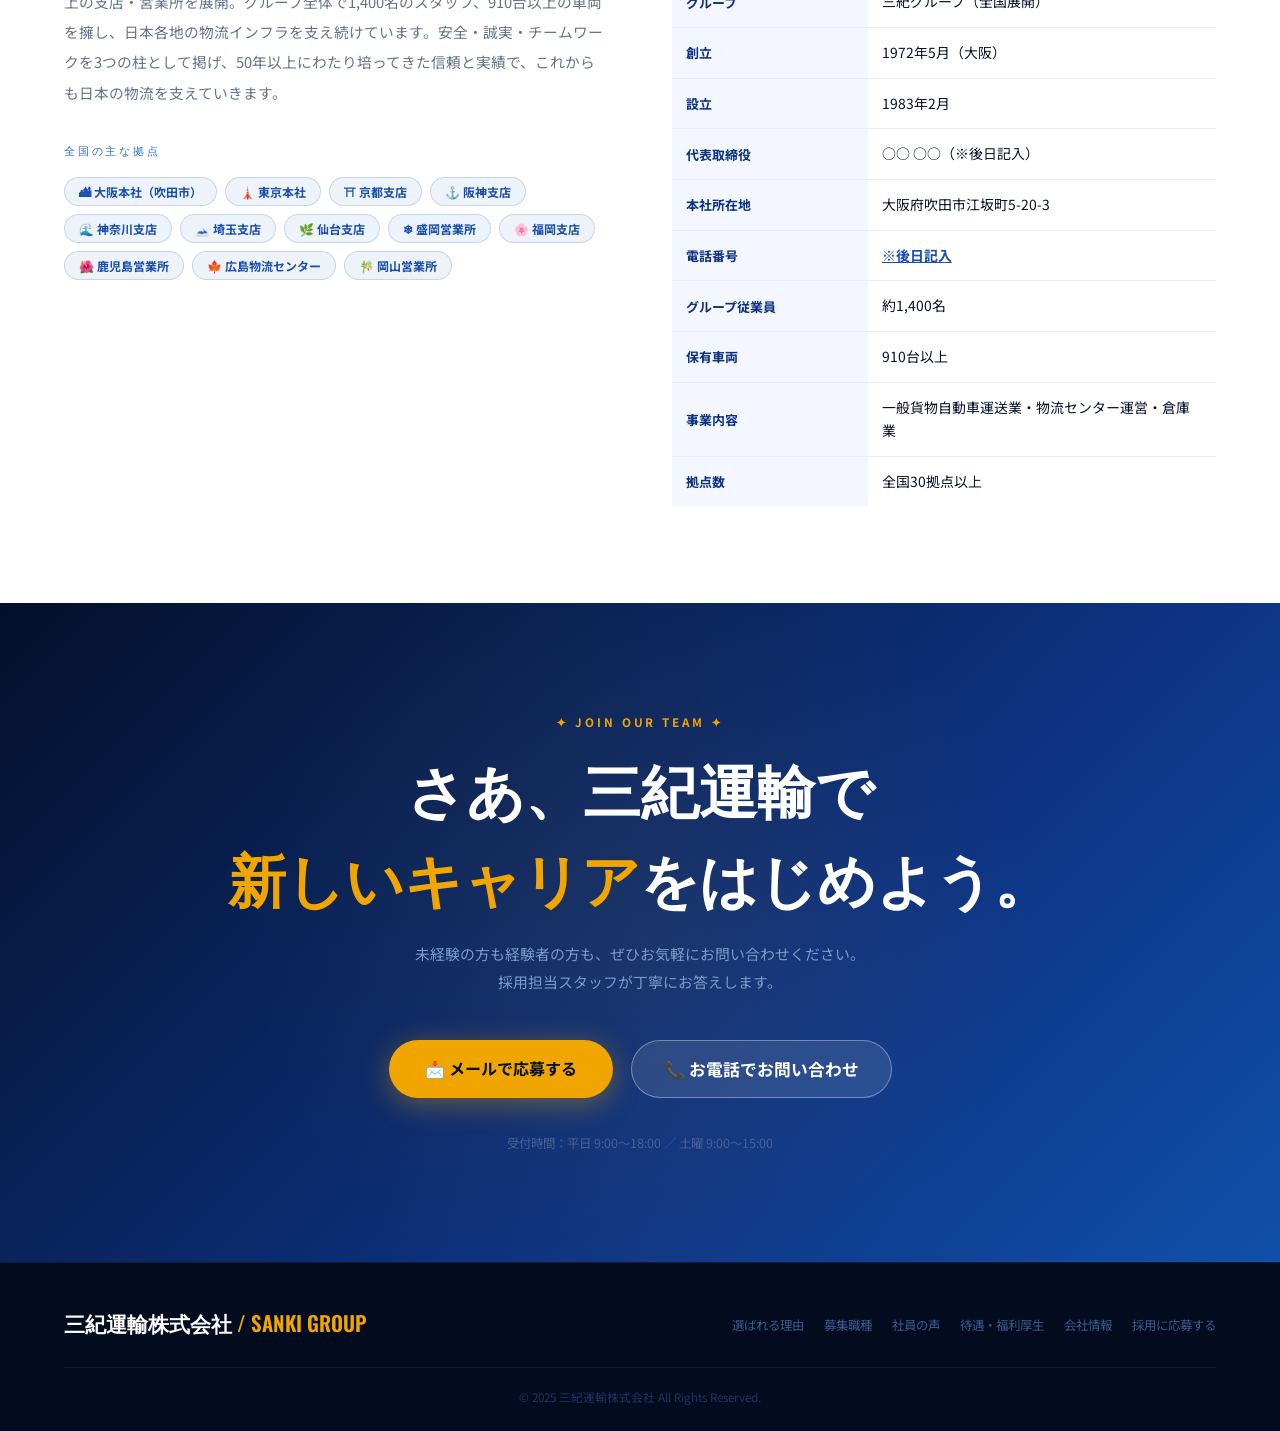
==== commit f5fd0119: "ホームページを全面リニューアル（実情報を反映） - 実際の会社データを反映：創立1972年・従業員1,400名・910台・全国30拠点以上 - 本社住所を大阪府吹田市江坂町5-20-3に更新 - ヒー" ====
--- a/index.html
+++ b/index.html
@@ -3,1126 +3,907 @@
 <head>
   <meta charset="UTF-8">
   <meta name="viewport" content="width=device-width, initial-scale=1.0">
-  <title>三紀運輸株式会社 | 一緒にはたらこう！</title>
-  <link href="https://fonts.googleapis.com/css2?family=Oswald:wght@400;600;700&family=Noto+Sans+JP:wght@300;400;500;700&display=swap" rel="stylesheet">
+  <title>三紀運輸株式会社 採用サイト | 三紀グループ</title>
+  <meta name="description" content="三紀運輸株式会社の採用サイト。ドライバー・スタッフ大募集中。創立1972年、全国30拠点以上、グループ従業員1,400名の物流グループです。">
+  <link href="https://fonts.googleapis.com/css2?family=Oswald:wght@400;500;600;700&family=Noto+Sans+JP:wght@300;400;500;700&display=swap" rel="stylesheet">
   <style>
     *, *::before, *::after { box-sizing: border-box; margin: 0; padding: 0; }
 
     :root {
-      --blue-dark: #0D3280;
-      --blue-main: #1A4FAD;
-      --blue-light: #2D6FD4;
-      --gold: #F0A500;
-      --white: #FFFFFF;
-      --off-white: #F7F9FF;
-      --text-dark: #1a1a2e;
-      --text-gray: #555;
+      --navy:   #0D3280;
+      --blue:   #1A4FAD;
+      --sky:    #2D6FD4;
+      --gold:   #F0A500;
+      --gold2:  #FFB800;
+      --white:  #FFFFFF;
+      --off:    #F4F7FF;
+      --dark:   #06122A;
+      --gray:   #64748B;
+      --light-gray: #E8EDF5;
     }
 
     html { scroll-behavior: smooth; }
-
-    body {
-      font-family: 'Noto Sans JP', sans-serif;
-      color: var(--text-dark);
-      background: var(--white);
-      overflow-x: hidden;
-    }
-
-    /* ========= NAVIGATION ========= */
-    nav {
-      position: fixed;
-      top: 0; left: 0; right: 0;
-      z-index: 1000;
-      background: rgba(13, 50, 128, 0.97);
-      backdrop-filter: blur(8px);
-      display: flex;
-      align-items: center;
-      justify-content: space-between;
-      padding: 0 5%;
-      height: 64px;
-      box-shadow: 0 2px 16px rgba(0,0,0,0.25);
-    }
-
-    .nav-logo {
-      display: flex;
-      align-items: center;
-      gap: 10px;
-      text-decoration: none;
-    }
-
-    .nav-logo-icon {
-      width: 38px;
-      height: 38px;
-    }
-
-    .nav-logo-text {
-      font-family: 'Oswald', sans-serif;
-      font-size: 1.3rem;
-      color: var(--white);
-      line-height: 1.1;
-    }
-
-    .nav-logo-sub {
-      font-size: 0.55rem;
-      letter-spacing: 0.12em;
-      color: #aac4ff;
-      font-family: 'Noto Sans JP', sans-serif;
-      font-weight: 300;
-    }
-
-    .nav-links {
-      display: flex;
-      align-items: center;
-      gap: 6px;
-      list-style: none;
-    }
-
-    .nav-links a {
-      color: #ccd9f5;
-      text-decoration: none;
-      font-size: 0.78rem;
-      font-weight: 400;
-      padding: 6px 10px;
-      border-radius: 4px;
+    body { font-family: 'Noto Sans JP', sans-serif; color: var(--dark); background: var(--white); overflow-x: hidden; }
+
+    /* ─── NAV ─── */
+    #nav {
+      position: fixed; top: 0; left: 0; right: 0; z-index: 999;
+      display: flex; align-items: center; justify-content: space-between;
+      padding: 0 5%; height: 68px;
+      background: rgba(6,18,42,0.96);
+      backdrop-filter: blur(12px);
+      transition: background 0.3s;
+      border-bottom: 1px solid rgba(255,255,255,0.06);
+    }
+
+    .logo-wrap { display: flex; align-items: center; gap: 12px; text-decoration: none; }
+
+    .logo-badge {
+      width: 42px; height: 42px; border-radius: 10px;
+      background: var(--gold);
+      display: flex; align-items: center; justify-content: center;
+      font-family: 'Oswald', sans-serif; font-size: 1rem; font-weight: 700;
+      color: var(--navy); line-height: 1; flex-shrink: 0;
+    }
+
+    .logo-text { line-height: 1.15; }
+    .logo-ja { font-family: 'Oswald', sans-serif; font-size: 1.25rem; color: #fff; font-weight: 600; letter-spacing: 0.02em; }
+    .logo-en { font-size: 0.58rem; color: #6b8fd4; letter-spacing: 0.18em; font-weight: 300; }
+
+    .nav-menu { display: flex; align-items: center; gap: 4px; list-style: none; }
+    .nav-menu a {
+      color: #b0c4e8; font-size: 0.8rem; text-decoration: none;
+      padding: 7px 11px; border-radius: 6px;
       transition: color 0.2s, background 0.2s;
-      white-space: nowrap;
-    }
-
-    .nav-links a:hover { color: var(--white); background: rgba(255,255,255,0.1); }
-
-    .nav-apply-btn {
-      background: var(--gold);
-      color: #1a1a1a !important;
-      font-weight: 700 !important;
-      border-radius: 24px !important;
-      padding: 8px 20px !important;
-      font-size: 0.82rem !important;
+    }
+    .nav-menu a:hover { color: #fff; background: rgba(255,255,255,0.08); }
+    .nav-cta {
+      background: var(--gold) !important; color: #07122a !important;
+      font-weight: 700 !important; border-radius: 24px !important;
+      padding: 8px 22px !important;
       transition: transform 0.2s, box-shadow 0.2s !important;
     }
-
-    .nav-apply-btn:hover {
-      transform: scale(1.05);
-      box-shadow: 0 4px 16px rgba(240,165,0,0.5);
-      background: var(--gold) !important;
-    }
-
-    .hamburger {
-      display: none;
-      flex-direction: column;
-      gap: 5px;
-      cursor: pointer;
-      padding: 6px;
-    }
-
-    .hamburger span {
-      width: 24px;
-      height: 2px;
-      background: var(--white);
-      border-radius: 2px;
-      transition: all 0.3s;
-    }
-
-    /* ========= HERO ========= */
+    .nav-cta:hover { transform: scale(1.05) !important; box-shadow: 0 4px 20px rgba(240,165,0,0.45) !important; background: var(--gold) !important; }
+
+    .burger { display: none; flex-direction: column; gap: 5px; cursor: pointer; padding: 8px; }
+    .burger span { width: 26px; height: 2px; background: #fff; border-radius: 2px; transition: all 0.3s; }
+
+    /* ─── HERO ─── */
     #hero {
       min-height: 100vh;
-      background: linear-gradient(135deg, var(--blue-dark) 0%, var(--blue-main) 50%, var(--blue-light) 100%);
-      display: flex;
-      flex-direction: column;
-      align-items: center;
-      justify-content: center;
-      padding: 100px 5% 60px;
-      text-align: center;
-      position: relative;
-      overflow: hidden;
-    }
-
-    .hero-bg-pattern {
-      position: absolute;
-      inset: 0;
-      background-image:
-        radial-gradient(circle at 20% 50%, rgba(45,111,212,0.3) 0%, transparent 50%),
-        radial-gradient(circle at 80% 20%, rgba(240,165,0,0.1) 0%, transparent 40%);
-      pointer-events: none;
-    }
-
-    .hero-truck {
-      width: min(420px, 80vw);
-      margin-bottom: 32px;
-      filter: drop-shadow(0 12px 32px rgba(0,0,0,0.3));
-      animation: float 4s ease-in-out infinite;
-    }
-
-    @keyframes float {
-      0%,100% { transform: translateY(0); }
-      50% { transform: translateY(-12px); }
-    }
+      background: linear-gradient(150deg, #04102a 0%, #0d2d6e 45%, #1a4fad 100%);
+      display: grid; place-items: center;
+      padding: 100px 5% 70px;
+      position: relative; overflow: hidden;
+    }
+
+    .hero-glow {
+      position: absolute; inset: 0; pointer-events: none;
+      background:
+        radial-gradient(ellipse 60% 50% at 70% 40%, rgba(45,111,212,0.25) 0%, transparent 70%),
+        radial-gradient(ellipse 40% 30% at 20% 70%, rgba(240,165,0,0.08) 0%, transparent 60%);
+    }
+
+    .hero-grid {
+      display: grid; grid-template-columns: 1fr 1fr;
+      align-items: center; gap: 60px;
+      width: 100%; max-width: 1200px;
+    }
+
+    .hero-left { position: relative; z-index: 1; }
 
     .hero-badge {
-      display: inline-block;
-      background: var(--gold);
-      color: #1a1a1a;
-      font-size: 0.82rem;
-      font-weight: 700;
-      padding: 6px 18px;
-      border-radius: 20px;
-      margin-bottom: 16px;
-      letter-spacing: 0.05em;
-      animation: fadein 0.8s ease;
-    }
+      display: inline-flex; align-items: center; gap: 8px;
+      background: rgba(240,165,0,0.15); border: 1px solid rgba(240,165,0,0.4);
+      color: var(--gold); font-size: 0.82rem; font-weight: 700;
+      padding: 6px 16px; border-radius: 20px; margin-bottom: 20px;
+      letter-spacing: 0.04em;
+    }
+    .hero-badge::before { content: ''; width: 8px; height: 8px; border-radius: 50%; background: var(--gold); animation: pulse 1.8s ease-in-out infinite; }
+    @keyframes pulse { 0%,100%{opacity:1;transform:scale(1)} 50%{opacity:0.4;transform:scale(0.6)} }
 
     .hero-title {
       font-family: 'Oswald', sans-serif;
-      font-size: clamp(2.2rem, 6vw, 4rem);
-      color: var(--white);
-      line-height: 1.15;
-      margin-bottom: 12px;
-      animation: fadein 1s ease;
-    }
-
-    .hero-title span { color: var(--gold); }
-
-    .hero-sub {
-      font-size: clamp(1rem, 2.5vw, 1.3rem);
-      color: #aac4ff;
-      margin-bottom: 32px;
-      font-weight: 300;
-      animation: fadein 1.2s ease;
-    }
-
-    .hero-buttons {
-      display: flex;
-      gap: 16px;
-      flex-wrap: wrap;
-      justify-content: center;
-      margin-bottom: 60px;
-      animation: fadein 1.4s ease;
-    }
-
-    .btn-primary {
-      background: var(--gold);
-      color: #1a1a1a;
-      padding: 16px 40px;
-      border-radius: 50px;
-      font-size: 1.05rem;
-      font-weight: 700;
-      text-decoration: none;
+      font-size: clamp(2.4rem, 4.5vw, 3.8rem);
+      color: #fff; line-height: 1.12; margin-bottom: 16px; font-weight: 700;
+    }
+    .hero-title em { color: var(--gold); font-style: normal; }
+
+    .hero-lead {
+      font-size: 1rem; color: #94b3e0; line-height: 1.9;
+      margin-bottom: 36px; font-weight: 300;
+    }
+
+    .hero-btns { display: flex; gap: 14px; flex-wrap: wrap; margin-bottom: 48px; }
+
+    .btn-gold {
+      background: var(--gold); color: #07122a;
+      padding: 16px 36px; border-radius: 50px;
+      font-weight: 700; font-size: 0.98rem; text-decoration: none;
+      box-shadow: 0 6px 28px rgba(240,165,0,0.38);
       transition: transform 0.2s, box-shadow 0.2s;
-      box-shadow: 0 6px 24px rgba(240,165,0,0.4);
-    }
-
-    .btn-primary:hover { transform: translateY(-3px); box-shadow: 0 10px 32px rgba(240,165,0,0.6); }
-
-    .btn-outline {
-      border: 2px solid rgba(255,255,255,0.7);
-      color: var(--white);
-      padding: 14px 32px;
-      border-radius: 50px;
-      font-size: 1rem;
-      font-weight: 500;
-      text-decoration: none;
+    }
+    .btn-gold:hover { transform: translateY(-3px); box-shadow: 0 12px 36px rgba(240,165,0,0.55); }
+
+    .btn-ghost {
+      border: 1.5px solid rgba(255,255,255,0.35); color: #fff;
+      padding: 14px 28px; border-radius: 50px;
+      font-size: 0.95rem; font-weight: 500; text-decoration: none;
       transition: background 0.2s, border-color 0.2s;
     }
-
-    .btn-outline:hover { background: rgba(255,255,255,0.15); border-color: var(--white); }
-
-    .hero-locations {
-      display: grid;
-      grid-template-columns: repeat(3, 1fr);
-      gap: 12px;
-      width: 100%;
-      max-width: 720px;
-      margin-bottom: 48px;
-    }
-
-    .location-card {
-      background: rgba(255,255,255,0.1);
-      border: 1px solid rgba(255,255,255,0.2);
-      border-radius: 12px;
-      padding: 14px 10px;
-      color: var(--white);
-      text-align: center;
+    .btn-ghost:hover { background: rgba(255,255,255,0.1); border-color: rgba(255,255,255,0.7); }
+
+    .hero-nums {
+      display: flex; gap: 32px; flex-wrap: wrap;
+      padding-top: 36px;
+      border-top: 1px solid rgba(255,255,255,0.1);
+    }
+    .hero-num-item { text-align: center; }
+    .hero-num {
+      font-family: 'Oswald', sans-serif; font-size: 2.6rem; font-weight: 700;
+      color: var(--gold); line-height: 1;
+    }
+    .hero-num-unit { font-size: 1rem; color: var(--gold); }
+    .hero-num-label { font-size: 0.72rem; color: #6b8fd4; margin-top: 4px; letter-spacing: 0.05em; }
+
+    /* Hero right — truck illustration */
+    .hero-right { display: flex; flex-direction: column; gap: 16px; position: relative; z-index: 1; }
+
+    .hero-truck-wrap {
+      position: relative;
+      animation: floaty 5s ease-in-out infinite;
+    }
+    @keyframes floaty { 0%,100%{transform:translateY(0)} 50%{transform:translateY(-14px)} }
+
+    .hero-truck-wrap svg { width: 100%; filter: drop-shadow(0 20px 40px rgba(0,0,0,0.4)); }
+
+    .hero-branch-cards {
+      display: grid; grid-template-columns: repeat(3, 1fr); gap: 8px;
+    }
+    .branch-card {
+      background: rgba(255,255,255,0.06);
+      border: 1px solid rgba(255,255,255,0.1);
+      border-radius: 10px; padding: 11px 8px; text-align: center;
       transition: background 0.2s, transform 0.2s;
-      backdrop-filter: blur(4px);
-    }
-
-    .location-card:hover { background: rgba(255,255,255,0.2); transform: translateY(-2px); }
-
-    .location-card .icon { font-size: 1.6rem; margin-bottom: 4px; }
-    .location-card .name { font-size: 0.88rem; font-weight: 700; }
-    .location-card .label { font-size: 0.7rem; color: #aac4ff; }
-
-    .hero-stats {
-      display: flex;
-      gap: 48px;
-      flex-wrap: wrap;
-      justify-content: center;
-    }
-
-    .stat-item { text-align: center; color: var(--white); }
-    .stat-num {
-      font-family: 'Oswald', sans-serif;
-      font-size: 2.4rem;
-      color: var(--gold);
-      line-height: 1;
-    }
-    .stat-label { font-size: 0.78rem; color: #aac4ff; margin-top: 4px; }
-
-    /* ========= MARQUEE ========= */
-    .marquee-wrap {
-      background: var(--blue-dark);
-      padding: 14px 0;
-      overflow: hidden;
+      cursor: default;
+    }
+    .branch-card:hover { background: rgba(255,255,255,0.13); transform: translateY(-2px); }
+    .branch-card .bc-icon { font-size: 1.3rem; margin-bottom: 4px; }
+    .branch-card .bc-name { font-size: 0.78rem; font-weight: 700; color: #fff; }
+    .branch-card .bc-area { font-size: 0.63rem; color: #6b8fd4; }
+
+    /* ─── TICKER ─── */
+    .ticker {
+      background: var(--navy);
+      padding: 13px 0; overflow: hidden;
       border-top: 3px solid var(--gold);
       border-bottom: 3px solid var(--gold);
     }
-
-    .marquee-track {
-      display: flex;
-      animation: marquee 18s linear infinite;
-      white-space: nowrap;
-      width: max-content;
-    }
-
-    .marquee-item {
-      display: inline-flex;
-      align-items: center;
-      gap: 12px;
-      color: var(--white);
-      font-size: 0.95rem;
-      font-weight: 700;
-      padding: 0 32px;
-      letter-spacing: 0.05em;
-    }
-
-    .marquee-dot { color: var(--gold); font-size: 1.2rem; }
-
-    @keyframes marquee {
-      from { transform: translateX(0); }
-      to { transform: translateX(-50%); }
-    }
-
-    /* ========= SECTIONS ========= */
-    section { padding: 80px 5%; }
-
-    .section-label {
+    .ticker-track {
+      display: flex; width: max-content;
+      animation: tick 22s linear infinite;
+    }
+    .ticker-item {
+      display: inline-flex; align-items: center; gap: 10px;
+      color: #fff; font-size: 0.88rem; font-weight: 700;
+      padding: 0 28px; white-space: nowrap;
+    }
+    .ticker-dot { color: var(--gold); }
+    @keyframes tick { from{transform:translateX(0)} to{transform:translateX(-50%)} }
+
+    /* ─── COMMON SECTION ─── */
+    section { padding: 96px 5%; }
+
+    .s-label {
       display: inline-block;
+      font-family: 'Oswald', sans-serif; font-size: 0.7rem;
+      letter-spacing: 0.25em; text-transform: uppercase; color: var(--sky);
+      margin-bottom: 8px;
+    }
+    .s-title {
       font-family: 'Oswald', sans-serif;
-      font-size: 0.75rem;
-      letter-spacing: 0.2em;
-      color: var(--blue-main);
-      text-transform: uppercase;
-      margin-bottom: 8px;
-    }
-
-    .section-title {
+      font-size: clamp(1.9rem, 4vw, 2.9rem);
+      line-height: 1.15; margin-bottom: 14px; font-weight: 700;
+    }
+    .s-title em { color: var(--blue); font-style: normal; }
+    .s-desc { font-size: 0.92rem; color: var(--gray); line-height: 1.95; max-width: 560px; margin-bottom: 52px; }
+    .center { text-align: center; }
+    .center .s-desc { margin-inline: auto; }
+
+    /* ─── NUMBERS STRIP ─── */
+    #numbers {
+      background: linear-gradient(135deg, var(--navy), var(--blue));
+      padding: 60px 5%;
+    }
+    .numbers-grid {
+      display: grid; grid-template-columns: repeat(4, 1fr);
+      gap: 24px; max-width: 1000px; margin: 0 auto; text-align: center;
+    }
+    .num-card { padding: 20px 10px; }
+    .num-val {
       font-family: 'Oswald', sans-serif;
-      font-size: clamp(1.8rem, 4vw, 2.8rem);
-      line-height: 1.2;
-      margin-bottom: 12px;
-    }
-
-    .section-desc {
-      font-size: 0.95rem;
-      color: var(--text-gray);
-      max-width: 560px;
-      line-height: 1.8;
-      margin-bottom: 48px;
-    }
-
-    .section-center { text-align: center; }
-    .section-center .section-desc { margin-left: auto; margin-right: auto; }
-
-    /* ========= REASONS ========= */
-    #reasons { background: var(--off-white); }
+      font-size: clamp(2.6rem, 4vw, 3.8rem); color: var(--gold);
+      line-height: 1; font-weight: 700;
+    }
+    .num-unit { font-size: 1.2rem; }
+    .num-label { font-size: 0.78rem; color: #94b3e0; margin-top: 8px; }
+
+    /* ─── REASONS ─── */
+    #reasons { background: var(--off); }
 
     .reasons-grid {
-      display: grid;
-      grid-template-columns: repeat(auto-fit, minmax(280px, 1fr));
-      gap: 24px;
-    }
-
+      display: grid; grid-template-columns: repeat(3, 1fr); gap: 24px;
+    }
     .reason-card {
-      background: var(--white);
-      border-radius: 16px;
-      padding: 28px 24px;
-      box-shadow: 0 4px 20px rgba(26,79,173,0.08);
-      border-top: 4px solid var(--blue-main);
+      background: var(--white); border-radius: 18px;
+      padding: 32px 28px;
+      box-shadow: 0 4px 24px rgba(26,79,173,0.07);
+      border-top: 4px solid var(--blue);
       transition: transform 0.3s, box-shadow 0.3s;
-    }
-
-    .reason-card:hover { transform: translateY(-6px); box-shadow: 0 12px 40px rgba(26,79,173,0.16); }
-
-    .reason-icon { font-size: 2.4rem; margin-bottom: 12px; }
-    .reason-num {
-      font-family: 'Oswald', sans-serif;
-      font-size: 0.7rem;
-      color: var(--blue-main);
-      letter-spacing: 0.1em;
-      margin-bottom: 6px;
-    }
-    .reason-title { font-size: 1.1rem; font-weight: 700; margin-bottom: 10px; }
-    .reason-desc { font-size: 0.88rem; color: var(--text-gray); line-height: 1.8; }
-
-    /* ========= JOBS ========= */
+      position: relative; overflow: hidden;
+    }
+    .reason-card::after {
+      content: attr(data-num);
+      position: absolute; top: 12px; right: 18px;
+      font-family: 'Oswald', sans-serif; font-size: 3.5rem; font-weight: 700;
+      color: rgba(26,79,173,0.06); line-height: 1; pointer-events: none;
+    }
+    .reason-card:hover { transform: translateY(-7px); box-shadow: 0 16px 48px rgba(26,79,173,0.14); }
+    .reason-card .r-icon { font-size: 2.4rem; margin-bottom: 14px; }
+    .reason-card .r-title { font-size: 1.07rem; font-weight: 700; margin-bottom: 10px; }
+    .reason-card .r-text { font-size: 0.86rem; color: var(--gray); line-height: 1.85; }
+
+    /* ─── JOBS ─── */
     #jobs { background: var(--white); }
 
-    .jobs-grid {
-      display: grid;
-      grid-template-columns: repeat(auto-fit, minmax(300px, 1fr));
-      gap: 28px;
-    }
+    .jobs-grid { display: grid; grid-template-columns: repeat(3, 1fr); gap: 28px; }
 
     .job-card {
-      background: var(--off-white);
-      border-radius: 20px;
-      overflow: hidden;
-      box-shadow: 0 4px 24px rgba(0,0,0,0.07);
+      border-radius: 20px; overflow: hidden;
+      box-shadow: 0 4px 28px rgba(0,0,0,0.07);
       transition: transform 0.3s, box-shadow 0.3s;
     }
-
-    .job-card:hover { transform: translateY(-6px); box-shadow: 0 16px 48px rgba(26,79,173,0.15); }
-
-    .job-header {
-      background: linear-gradient(135deg, var(--blue-main), var(--blue-light));
-      padding: 28px 24px;
-      color: var(--white);
-      text-align: center;
-    }
-
-    .job-header .icon { font-size: 3rem; margin-bottom: 10px; }
-    .job-header h3 { font-size: 1.2rem; font-weight: 700; margin-bottom: 4px; }
-    .job-header p { font-size: 0.8rem; color: #aac4ff; }
-
-    .job-body { padding: 24px; }
-
-    .job-salary {
-      font-family: 'Oswald', sans-serif;
-      font-size: 1.8rem;
-      color: var(--blue-main);
-      margin-bottom: 4px;
-    }
-
-    .job-salary-label { font-size: 0.75rem; color: var(--text-gray); margin-bottom: 16px; }
-
-    .job-tags { display: flex; flex-wrap: wrap; gap: 8px; margin-bottom: 20px; }
-
-    .job-tag {
-      background: rgba(26,79,173,0.08);
-      color: var(--blue-main);
-      font-size: 0.75rem;
-      font-weight: 700;
-      padding: 4px 12px;
-      border-radius: 20px;
-    }
-
-    .job-apply-btn {
-      display: block;
-      text-align: center;
-      background: var(--gold);
-      color: #1a1a1a;
-      padding: 12px;
-      border-radius: 10px;
-      font-weight: 700;
-      font-size: 0.92rem;
-      text-decoration: none;
-      transition: background 0.2s, transform 0.2s;
-    }
-
-    .job-apply-btn:hover { transform: scale(1.02); box-shadow: 0 4px 16px rgba(240,165,0,0.4); }
-
-    /* ========= VOICES ========= */
-    #voices { background: var(--blue-dark); }
-    #voices .section-title { color: var(--white); }
-    #voices .section-label { color: var(--gold); }
-    #voices .section-desc { color: #aac4ff; }
-
-    .voices-grid {
-      display: grid;
-      grid-template-columns: repeat(auto-fit, minmax(280px, 1fr));
-      gap: 24px;
-    }
+    .job-card:hover { transform: translateY(-7px); box-shadow: 0 18px 52px rgba(26,79,173,0.16); }
+
+    .job-head {
+      background: linear-gradient(135deg, var(--navy), var(--sky));
+      padding: 32px 24px; text-align: center; color: #fff;
+    }
+    .job-head.alt1 { background: linear-gradient(135deg, #1565C0, #2D6FD4); }
+    .job-head.alt2 { background: linear-gradient(135deg, #0a265e, var(--navy)); }
+    .job-head .j-icon { font-size: 3.2rem; margin-bottom: 12px; }
+    .job-head h3 { font-size: 1.2rem; font-weight: 700; margin-bottom: 4px; }
+    .job-head p { font-size: 0.78rem; color: #aac4ff; }
+
+    .job-body { background: var(--off); padding: 26px 24px; }
+
+    .salary-val {
+      font-family: 'Oswald', sans-serif; font-size: 2rem; color: var(--blue);
+      line-height: 1;
+    }
+    .salary-note { font-size: 0.73rem; color: var(--gray); margin-bottom: 18px; margin-top: 2px; }
+
+    .tag-row { display: flex; flex-wrap: wrap; gap: 7px; margin-bottom: 18px; }
+    .tag {
+      background: rgba(26,79,173,0.08); color: var(--blue);
+      font-size: 0.72rem; font-weight: 700; padding: 4px 12px; border-radius: 20px;
+    }
+
+    .job-text { font-size: 0.85rem; color: var(--gray); line-height: 1.85; margin-bottom: 22px; }
+
+    .job-btn {
+      display: block; text-align: center;
+      background: var(--gold); color: #07122a;
+      padding: 13px; border-radius: 10px; font-weight: 700; font-size: 0.9rem;
+      text-decoration: none; transition: filter 0.2s, transform 0.2s;
+    }
+    .job-btn:hover { filter: brightness(1.08); transform: scale(1.02); }
+
+    /* ─── VOICES ─── */
+    #voices {
+      background: var(--dark);
+      position: relative; overflow: hidden;
+    }
+    #voices::before {
+      content:''; position: absolute; inset: 0; pointer-events: none;
+      background: radial-gradient(ellipse 70% 60% at 80% 50%, rgba(26,79,173,0.18) 0%, transparent 70%);
+    }
+    #voices .s-label { color: var(--gold); }
+    #voices .s-title { color: #fff; }
+    #voices .s-desc { color: #7a9bc8; }
+
+    .voices-grid { display: grid; grid-template-columns: repeat(3, 1fr); gap: 24px; }
 
     .voice-card {
-      background: rgba(255,255,255,0.07);
-      border: 1px solid rgba(255,255,255,0.12);
-      border-radius: 16px;
-      padding: 28px 24px;
+      background: rgba(255,255,255,0.05);
+      border: 1px solid rgba(255,255,255,0.1);
+      border-radius: 18px; padding: 30px 26px;
       backdrop-filter: blur(4px);
       transition: background 0.3s, transform 0.3s;
     }
-
-    .voice-card:hover { background: rgba(255,255,255,0.13); transform: translateY(-4px); }
-
-    .voice-avatar {
-      width: 60px;
-      height: 60px;
-      border-radius: 50%;
-      background: linear-gradient(135deg, var(--blue-main), var(--gold));
-      display: flex;
-      align-items: center;
-      justify-content: center;
-      font-size: 1.6rem;
-      margin-bottom: 16px;
-      flex-shrink: 0;
-    }
-
-    .voice-name { font-weight: 700; color: var(--white); margin-bottom: 2px; }
-    .voice-role { font-size: 0.78rem; color: #aac4ff; margin-bottom: 16px; }
-
-    .voice-quote {
-      font-size: 0.9rem;
-      color: #ccd9f5;
-      line-height: 1.9;
-      position: relative;
-      padding-left: 16px;
-    }
-
-    .voice-quote::before {
-      content: '"';
-      position: absolute;
-      left: 0;
-      top: -4px;
-      font-size: 2rem;
-      color: var(--gold);
-      font-family: Georgia, serif;
-      line-height: 1;
-    }
-
-    /* ========= BENEFITS ========= */
-    #benefits { background: var(--off-white); }
-
-    .benefits-grid {
-      display: grid;
-      grid-template-columns: repeat(auto-fit, minmax(220px, 1fr));
-      gap: 20px;
-    }
+    .voice-card:hover { background: rgba(255,255,255,0.1); transform: translateY(-5px); }
+
+    .vc-top { display: flex; align-items: center; gap: 14px; margin-bottom: 20px; }
+    .vc-avatar {
+      width: 54px; height: 54px; border-radius: 50%; flex-shrink: 0;
+      background: linear-gradient(135deg, var(--blue), var(--gold));
+      display: flex; align-items: center; justify-content: center; font-size: 1.5rem;
+    }
+    .vc-name { font-weight: 700; color: #fff; font-size: 0.95rem; }
+    .vc-role { font-size: 0.73rem; color: #6b8fd4; margin-top: 2px; }
+
+    .vc-quote {
+      font-size: 0.88rem; color: #aac4ff; line-height: 1.95;
+      padding-left: 18px; position: relative;
+    }
+    .vc-quote::before {
+      content: '"'; position: absolute; left: 0; top: -6px;
+      font-size: 2.4rem; color: var(--gold); font-family: Georgia, serif; line-height: 1;
+    }
+
+    /* ─── BENEFITS ─── */
+    #benefits { background: var(--off); }
+
+    .benefits-grid { display: grid; grid-template-columns: repeat(4, 1fr); gap: 20px; }
 
     .benefit-card {
-      background: var(--white);
-      border-radius: 14px;
-      padding: 24px 20px;
-      text-align: center;
-      box-shadow: 0 2px 16px rgba(0,0,0,0.06);
+      background: var(--white); border-radius: 16px;
+      padding: 26px 20px; text-align: center;
+      box-shadow: 0 2px 18px rgba(0,0,0,0.05);
+      border-bottom: 3px solid var(--blue);
       transition: transform 0.3s, box-shadow 0.3s;
-      border-bottom: 3px solid var(--blue-main);
-    }
-
-    .benefit-card:hover { transform: translateY(-4px); box-shadow: 0 10px 32px rgba(26,79,173,0.12); }
-    .benefit-icon { font-size: 2.2rem; margin-bottom: 10px; }
-    .benefit-title { font-weight: 700; font-size: 0.95rem; margin-bottom: 8px; }
-    .benefit-desc { font-size: 0.82rem; color: var(--text-gray); line-height: 1.7; }
-
-    /* ========= COMPANY ========= */
+    }
+    .benefit-card:hover { transform: translateY(-5px); box-shadow: 0 12px 36px rgba(26,79,173,0.12); }
+    .benefit-card .b-icon { font-size: 2.2rem; margin-bottom: 10px; }
+    .benefit-card .b-title { font-weight: 700; font-size: 0.93rem; margin-bottom: 8px; }
+    .benefit-card .b-text { font-size: 0.81rem; color: var(--gray); line-height: 1.75; }
+
+    /* ─── COMPANY ─── */
     #company { background: var(--white); }
 
-    .company-inner {
-      display: grid;
-      grid-template-columns: 1fr 1fr;
-      gap: 60px;
-      align-items: start;
-    }
-
-    .company-intro {
-      font-size: 0.92rem;
-      color: var(--text-gray);
-      line-height: 2;
-      margin-bottom: 24px;
-    }
-
-    .company-table {
-      width: 100%;
-      border-collapse: collapse;
-      font-size: 0.88rem;
-    }
-
-    .company-table tr { border-bottom: 1px solid #e8edf5; }
-    .company-table tr:last-child { border-bottom: none; }
-
-    .company-table th {
-      text-align: left;
-      padding: 12px 14px;
-      background: var(--off-white);
-      color: var(--blue-dark);
-      font-weight: 700;
-      width: 34%;
-      font-size: 0.82rem;
-    }
-
-    .company-table td {
-      padding: 12px 14px;
-      color: var(--text-dark);
-      line-height: 1.7;
-    }
-
-    .location-badges {
-      display: flex;
-      flex-wrap: wrap;
-      gap: 8px;
-      margin-top: 16px;
-    }
-
-    .location-badge {
-      background: rgba(26,79,173,0.08);
-      color: var(--blue-main);
-      font-size: 0.78rem;
-      font-weight: 700;
-      padding: 6px 14px;
-      border-radius: 20px;
-      border: 1px solid rgba(26,79,173,0.2);
-    }
-
-    /* ========= CTA ========= */
+    .company-layout { display: grid; grid-template-columns: 1fr 1fr; gap: 64px; align-items: start; }
+
+    .company-lead { font-size: 0.92rem; color: var(--gray); line-height: 2.05; margin-bottom: 28px; }
+
+    .area-badges { display: flex; flex-wrap: wrap; gap: 8px; margin-top: 8px; }
+    .area-badge {
+      background: rgba(26,79,173,0.07); color: var(--blue);
+      font-size: 0.75rem; font-weight: 700;
+      padding: 5px 14px; border-radius: 20px;
+      border: 1px solid rgba(26,79,173,0.18);
+    }
+
+    table.co-table { width: 100%; border-collapse: collapse; font-size: 0.87rem; }
+    table.co-table tr { border-bottom: 1px solid var(--light-gray); }
+    table.co-table tr:last-child { border-bottom: none; }
+    table.co-table th {
+      text-align: left; padding: 13px 14px;
+      background: var(--off); color: var(--navy);
+      font-weight: 700; width: 36%; font-size: 0.81rem;
+    }
+    table.co-table td { padding: 13px 14px; color: var(--dark); line-height: 1.7; }
+
+    /* ─── CTA ─── */
     #cta {
-      background: linear-gradient(135deg, var(--blue-dark) 0%, var(--blue-main) 100%);
-      text-align: center;
-      padding: 100px 5%;
-      position: relative;
-      overflow: hidden;
-    }
-
+      background: linear-gradient(135deg, #04102a 0%, var(--navy) 60%, #1050aa 100%);
+      text-align: center; padding: 110px 5%;
+      position: relative; overflow: hidden;
+    }
     #cta::before {
-      content: '';
-      position: absolute;
-      inset: 0;
-      background: radial-gradient(circle at 50% 50%, rgba(240,165,0,0.08) 0%, transparent 60%);
-    }
-
-    .cta-label { color: var(--gold); letter-spacing: 0.2em; font-size: 0.78rem; font-weight: 700; text-transform: uppercase; margin-bottom: 12px; }
-    .cta-title { font-family: 'Oswald', sans-serif; font-size: clamp(2rem, 5vw, 3.2rem); color: var(--white); margin-bottom: 16px; }
-    .cta-desc { color: #aac4ff; font-size: 0.95rem; margin-bottom: 40px; line-height: 1.8; }
-
-    .cta-buttons {
-      display: flex;
-      gap: 20px;
-      flex-wrap: wrap;
-      justify-content: center;
-      margin-bottom: 40px;
-    }
+      content: ''; position: absolute; inset: 0; pointer-events: none;
+      background: radial-gradient(circle at 50% 50%, rgba(240,165,0,0.07) 0%, transparent 55%);
+    }
+    .cta-label { color: var(--gold); font-size: 0.73rem; font-weight: 700; letter-spacing: 0.25em; text-transform: uppercase; margin-bottom: 14px; }
+    .cta-title {
+      font-family: 'Oswald', sans-serif;
+      font-size: clamp(2.2rem, 5vw, 3.6rem); color: #fff; margin-bottom: 18px;
+    }
+    .cta-title em { color: var(--gold); font-style: normal; }
+    .cta-desc { color: #7a9bc8; font-size: 0.93rem; line-height: 1.9; margin-bottom: 44px; }
+
+    .cta-btns { display: flex; gap: 18px; flex-wrap: wrap; justify-content: center; margin-bottom: 36px; }
 
     .btn-tel {
-      display: inline-flex;
-      align-items: center;
-      gap: 10px;
-      background: rgba(255,255,255,0.12);
-      border: 2px solid rgba(255,255,255,0.4);
-      color: var(--white);
-      padding: 16px 32px;
-      border-radius: 50px;
-      font-size: 1.1rem;
-      font-weight: 700;
-      text-decoration: none;
+      display: inline-flex; align-items: center; gap: 10px;
+      background: rgba(255,255,255,0.1); border: 1.5px solid rgba(255,255,255,0.35);
+      color: #fff; padding: 16px 32px; border-radius: 50px;
+      font-size: 1.05rem; font-weight: 700; text-decoration: none;
       transition: background 0.2s;
     }
-
-    .btn-tel:hover { background: rgba(255,255,255,0.22); }
-
-    .cta-hours {
-      font-size: 0.8rem;
-      color: #aac4ff;
-    }
-
-    /* ========= FOOTER ========= */
+    .btn-tel:hover { background: rgba(255,255,255,0.2); }
+
+    .cta-hours { font-size: 0.78rem; color: #4a6090; }
+
+    /* ─── FOOTER ─── */
     footer {
-      background: #050f24;
-      color: #7a93c8;
-      padding: 40px 5% 24px;
-    }
-
-    .footer-inner {
-      display: flex;
-      align-items: center;
-      justify-content: space-between;
-      flex-wrap: wrap;
-      gap: 20px;
-      margin-bottom: 24px;
-    }
-
-    .footer-logo {
-      font-family: 'Oswald', sans-serif;
-      font-size: 1.3rem;
-      color: var(--white);
-    }
-
-    .footer-links {
-      display: flex;
-      gap: 20px;
-      flex-wrap: wrap;
-      list-style: none;
-    }
-
-    .footer-links a {
-      color: #7a93c8;
-      text-decoration: none;
-      font-size: 0.8rem;
-      transition: color 0.2s;
-    }
-
-    .footer-links a:hover { color: var(--white); }
-
-    .footer-copy {
-      text-align: center;
-      font-size: 0.75rem;
-      border-top: 1px solid #1a2a4a;
-      padding-top: 20px;
-      color: #4a6090;
-    }
-
-    /* ========= FADE IN ANIMATION ========= */
-    .fade-in {
-      opacity: 0;
-      transform: translateY(30px);
-      transition: opacity 0.7s ease, transform 0.7s ease;
-    }
-
-    .fade-in.visible { opacity: 1; transform: translateY(0); }
-
-    @keyframes fadein {
-      from { opacity: 0; transform: translateY(20px); }
-      to { opacity: 1; transform: translateY(0); }
-    }
-
-    /* ========= RESPONSIVE ========= */
+      background: #020c1e; padding: 44px 5% 26px;
+      border-top: 1px solid #0e1e3a;
+    }
+    .footer-row {
+      display: flex; align-items: center; justify-content: space-between;
+      flex-wrap: wrap; gap: 20px; margin-bottom: 28px;
+    }
+    .f-logo { font-family: 'Oswald', sans-serif; font-size: 1.3rem; color: #fff; font-weight: 600; }
+    .f-logo span { color: var(--gold); }
+    .f-links { display: flex; gap: 20px; flex-wrap: wrap; list-style: none; }
+    .f-links a { color: #3a5a90; font-size: 0.78rem; text-decoration: none; transition: color 0.2s; }
+    .f-links a:hover { color: #fff; }
+    .f-copy { text-align: center; font-size: 0.73rem; color: #1e3464; border-top: 1px solid #0e1e3a; padding-top: 20px; }
+
+    /* ─── FADE IN ─── */
+    .fi { opacity: 0; transform: translateY(28px); transition: opacity 0.7s ease, transform 0.7s ease; }
+    .fi.on { opacity: 1; transform: translateY(0); }
+
+    /* ─── RESPONSIVE ─── */
+    @media (max-width: 1024px) {
+      .reasons-grid, .jobs-grid, .voices-grid { grid-template-columns: repeat(2, 1fr); }
+      .benefits-grid { grid-template-columns: repeat(2, 1fr); }
+      .numbers-grid { grid-template-columns: repeat(2, 1fr); }
+    }
+
     @media (max-width: 768px) {
-      nav { padding: 0 4%; }
-      .nav-links { display: none; flex-direction: column; position: absolute; top: 64px; left: 0; right: 0; background: var(--blue-dark); padding: 20px; gap: 4px; }
-      .nav-links.open { display: flex; }
-      .nav-links li { width: 100%; }
-      .nav-links a { display: block; padding: 10px 16px; }
-      .hamburger { display: flex; }
-      .hero-locations { grid-template-columns: repeat(2, 1fr); }
-      .company-inner { grid-template-columns: 1fr; gap: 40px; }
-      section { padding: 60px 5%; }
+      .hero-grid { grid-template-columns: 1fr; }
+      .hero-right { display: none; }
+      .nav-menu { display: none; flex-direction: column; position: absolute; top: 68px; left: 0; right: 0; background: #04102a; padding: 16px 5%; gap: 2px; border-top: 1px solid rgba(255,255,255,0.06); }
+      .nav-menu.open { display: flex; }
+      .nav-menu li { width: 100%; }
+      .nav-menu a { display: block; padding: 11px 14px; }
+      .burger { display: flex; }
+      .company-layout { grid-template-columns: 1fr; gap: 36px; }
+      .reasons-grid, .jobs-grid, .voices-grid { grid-template-columns: 1fr; }
+      .benefits-grid { grid-template-columns: repeat(2, 1fr); }
+      section { padding: 68px 5%; }
     }
 
     @media (max-width: 480px) {
-      .hero-locations { grid-template-columns: repeat(2, 1fr); }
-      .hero-stats { gap: 28px; }
-      .stat-num { font-size: 2rem; }
+      .benefits-grid { grid-template-columns: 1fr 1fr; }
+      .numbers-grid { grid-template-columns: repeat(2, 1fr); }
+      .hero-nums { gap: 20px; }
+      .hero-num { font-size: 2rem; }
     }
   </style>
 </head>
 <body>
 
-<!-- ========= NAVIGATION ========= -->
-<nav>
-  <a href="#hero" class="nav-logo">
-    <svg class="nav-logo-icon" viewBox="0 0 38 38" fill="none" xmlns="http://www.w3.org/2000/svg">
-      <rect width="38" height="38" rx="8" fill="#F0A500"/>
-      <text x="50%" y="26" text-anchor="middle" font-family="Oswald" font-size="18" font-weight="700" fill="#0D3280">三紀</text>
-    </svg>
-    <div>
-      <div class="nav-logo-text">三紀運輸</div>
-      <div class="nav-logo-sub">SANKI TRANSPORT CO.,LTD.</div>
+<!-- NAV -->
+<nav id="nav">
+  <a href="#hero" class="logo-wrap">
+    <div class="logo-badge">三紀</div>
+    <div class="logo-text">
+      <div class="logo-ja">三紀運輸株式会社</div>
+      <div class="logo-en">SANKI TRANSPORT CO., LTD.</div>
     </div>
   </a>
-  <ul class="nav-links" id="navLinks">
-    <li><a href="#reasons">えらばれる理由</a></li>
-    <li><a href="#jobs">おしごと</a></li>
+  <ul class="nav-menu" id="navMenu">
+    <li><a href="#reasons">選ばれる理由</a></li>
+    <li><a href="#jobs">募集職種</a></li>
     <li><a href="#voices">社員の声</a></li>
-    <li><a href="#benefits">おきにいり</a></li>
-    <li><a href="#company">会社のこと</a></li>
-    <li><a href="#cta" class="nav-apply-btn">📩 おうぼする</a></li>
+    <li><a href="#benefits">待遇・福利厚生</a></li>
+    <li><a href="#company">会社情報</a></li>
+    <li><a href="#cta" class="nav-cta">採用に応募する</a></li>
   </ul>
-  <div class="hamburger" id="hamburger" onclick="toggleMenu()">
+  <div class="burger" id="burger" onclick="toggleNav()">
     <span></span><span></span><span></span>
   </div>
 </nav>
 
-<!-- ========= HERO ========= -->
+<!-- HERO -->
 <section id="hero">
-  <div class="hero-bg-pattern"></div>
-
-  <!-- Truck SVG -->
-  <svg class="hero-truck" viewBox="0 0 520 180" fill="none" xmlns="http://www.w3.org/2000/svg">
-    <!-- Trailer box -->
-    <rect x="0" y="30" width="340" height="110" rx="10" fill="rgba(255,255,255,0.12)" stroke="rgba(255,255,255,0.3)" stroke-width="2"/>
-    <text x="170" y="93" text-anchor="middle" font-family="Oswald" font-size="26" font-weight="700" fill="white">三紀運輸</text>
-    <text x="170" y="118" text-anchor="middle" font-family="Oswald" font-size="12" fill="rgba(255,255,255,0.6)">SANKI TRANSPORT</text>
-    <!-- Cab -->
-    <rect x="340" y="55" width="130" height="85" rx="12" fill="rgba(13,50,128,0.8)" stroke="rgba(45,111,212,0.6)" stroke-width="2"/>
-    <!-- Windows -->
-    <rect x="360" y="65" width="55" height="40" rx="6" fill="rgba(45,111,212,0.5)"/>
-    <rect x="420" y="65" width="38" height="40" rx="6" fill="rgba(45,111,212,0.5)"/>
-    <!-- Windshield shine -->
-    <rect x="363" y="67" width="14" height="8" rx="3" fill="rgba(255,255,255,0.3)"/>
-    <!-- Grille -->
-    <rect x="455" y="85" width="12" height="40" rx="4" fill="rgba(240,165,0,0.8)"/>
-    <!-- Headlight -->
-    <circle cx="468" cy="90" r="8" fill="#F0A500"/>
-    <!-- Wheels -->
-    <circle cx="70" cy="145" r="24" fill="#1a1a2e" stroke="rgba(255,255,255,0.2)" stroke-width="3"/>
-    <circle cx="70" cy="145" r="10" fill="#374151"/>
-    <circle cx="240" cy="145" r="24" fill="#1a1a2e" stroke="rgba(255,255,255,0.2)" stroke-width="3"/>
-    <circle cx="240" cy="145" r="10" fill="#374151"/>
-    <circle cx="400" cy="145" r="24" fill="#1a1a2e" stroke="rgba(255,255,255,0.2)" stroke-width="3"/>
-    <circle cx="400" cy="145" r="10" fill="#374151"/>
-    <circle cx="455" cy="145" r="22" fill="#1a1a2e" stroke="rgba(255,255,255,0.2)" stroke-width="3"/>
-    <circle cx="455" cy="145" r="9" fill="#374151"/>
-  </svg>
-
-  <div class="hero-badge">🚛 ドライバー・スタッフ　大募集中！</div>
-  <h1 class="hero-title">いっしょに<span>はたらこう！</span><br>三紀運輸は<span>あなたを待ってます</span></h1>
-  <p class="hero-sub">大阪を中心に関西・全国へ。安全・まじめ・チームワーク。<br>未経験のかたも、しっかりサポートします。</p>
-
-  <div class="hero-buttons">
-    <a href="#cta" class="btn-primary">📩 今すぐ おうぼする</a>
-    <a href="#jobs" class="btn-outline">👀 おしごとを見る</a>
-  </div>
-
-  <div class="hero-locations">
-    <div class="location-card"><div class="icon">🏢</div><div class="name">茨木センター</div><div class="label">本社・物流拠点</div></div>
-    <div class="location-card"><div class="icon">🏭</div><div class="name">大阪センター</div><div class="label">関西メイン拠点</div></div>
-    <div class="location-card"><div class="icon">🚉</div><div class="name">神戸センター</div><div class="label">兵庫エリア担当</div></div>
-    <div class="location-card"><div class="icon">🏔</div><div class="name">京都センター</div><div class="label">古都エリア担当</div></div>
-    <div class="location-card"><div class="icon">🌊</div><div class="name">滋賀センター</div><div class="label">湖南エリア担当</div></div>
-    <div class="location-card"><div class="icon">🌸</div><div class="name">奈良センター</div><div class="label">南近畿エリア担当</div></div>
-  </div>
-
-  <div class="hero-stats">
-    <div class="stat-item"><div class="stat-num">6</div><div class="stat-label">ぜんぶで 6つの 拠点</div></div>
-    <div class="stat-item"><div class="stat-num">○○</div><div class="stat-label">なかまの かず（名）</div></div>
-    <div class="stat-item"><div class="stat-num">○○</div><div class="stat-label">年間おやすみ（日）</div></div>
+  <div class="hero-glow"></div>
+  <div class="hero-grid">
+    <div class="hero-left fi">
+      <div class="hero-badge">🚛 ドライバー・スタッフ 積極採用中</div>
+      <h1 class="hero-title">
+        あなたの力で、<br><em>日本の物流</em>を<br>動かそう。
+      </h1>
+      <p class="hero-lead">
+        三紀グループは創立1972年。大阪から全国へ、<br>910台以上の車両で日々の暮らしと産業を支えています。<br>未経験の方も、経験者も。一緒に走りましょう。
+      </p>
+      <div class="hero-btns">
+        <a href="#cta" class="btn-gold">📩 今すぐ応募する</a>
+        <a href="#jobs" class="btn-ghost">募集職種を見る →</a>
+      </div>
+      <div class="hero-nums">
+        <div class="hero-num-item">
+          <div class="hero-num">1972<span class="hero-num-unit" style="font-size:1rem"></span></div>
+          <div class="hero-num-label">創立年（大阪）</div>
+        </div>
+        <div class="hero-num-item">
+          <div class="hero-num">1,400<span class="hero-num-unit">名</span></div>
+          <div class="hero-num-label">グループ従業員数</div>
+        </div>
+        <div class="hero-num-item">
+          <div class="hero-num">910<span class="hero-num-unit">台</span></div>
+          <div class="hero-num-label">保有車両数</div>
+        </div>
+        <div class="hero-num-item">
+          <div class="hero-num">30<span class="hero-num-unit">拠点</span></div>
+          <div class="hero-num-label">全国の拠点数</div>
+        </div>
+      </div>
+    </div>
+
+    <div class="hero-right fi" style="transition-delay:0.2s">
+      <div class="hero-truck-wrap">
+        <!-- Truck SVG -->
+        <svg viewBox="0 0 560 200" fill="none" xmlns="http://www.w3.org/2000/svg">
+          <!-- trailer shadow -->
+          <ellipse cx="220" cy="192" rx="200" ry="8" fill="rgba(0,0,0,0.3)"/>
+          <!-- trailer body -->
+          <rect x="10" y="30" width="360" height="120" rx="10" fill="rgba(255,255,255,0.08)" stroke="rgba(255,255,255,0.25)" stroke-width="1.5"/>
+          <!-- trailer stripe -->
+          <rect x="10" y="30" width="360" height="8" rx="5" fill="rgba(240,165,0,0.5)"/>
+          <!-- company name -->
+          <text x="188" y="96" text-anchor="middle" font-family="Oswald,sans-serif" font-size="28" font-weight="700" fill="rgba(255,255,255,0.95)" letter-spacing="2">三紀運輸</text>
+          <text x="188" y="120" text-anchor="middle" font-family="Oswald,sans-serif" font-size="11" fill="rgba(255,255,255,0.45)" letter-spacing="3">SANKI TRANSPORT</text>
+          <!-- cab -->
+          <rect x="370" y="52" width="145" height="98" rx="14" fill="rgba(13,50,128,0.85)" stroke="rgba(45,111,212,0.5)" stroke-width="1.5"/>
+          <!-- windshield -->
+          <rect x="382" y="62" width="70" height="48" rx="7" fill="rgba(45,111,212,0.45)"/>
+          <!-- windshield shine -->
+          <rect x="386" y="65" width="20" height="10" rx="3" fill="rgba(255,255,255,0.25)"/>
+          <!-- side window -->
+          <rect x="456" y="62" width="44" height="48" rx="6" fill="rgba(45,111,212,0.35)"/>
+          <!-- grille -->
+          <rect x="505" y="96" width="9" height="40" rx="4" fill="rgba(240,165,0,0.7)"/>
+          <rect x="510" y="104" width="4" height="26" rx="2" fill="rgba(240,165,0,0.4)"/>
+          <!-- headlight -->
+          <ellipse cx="512" cy="100" rx="9" ry="7" fill="#F0A500" opacity="0.9"/>
+          <ellipse cx="512" cy="100" rx="5" ry="4" fill="#fff" opacity="0.5"/>
+          <!-- wheels -->
+          <circle cx="80"  cy="158" r="28" fill="#111827" stroke="rgba(255,255,255,0.15)" stroke-width="3"/>
+          <circle cx="80"  cy="158" r="12" fill="#374151"/>
+          <circle cx="80"  cy="158" r="4"  fill="#6B7280"/>
+          <circle cx="260" cy="158" r="28" fill="#111827" stroke="rgba(255,255,255,0.15)" stroke-width="3"/>
+          <circle cx="260" cy="158" r="12" fill="#374151"/>
+          <circle cx="260" cy="158" r="4"  fill="#6B7280"/>
+          <circle cx="420" cy="158" r="26" fill="#111827" stroke="rgba(255,255,255,0.15)" stroke-width="3"/>
+          <circle cx="420" cy="158" r="11" fill="#374151"/>
+          <circle cx="420" cy="158" r="4"  fill="#6B7280"/>
+          <circle cx="478" cy="158" r="24" fill="#111827" stroke="rgba(255,255,255,0.15)" stroke-width="3"/>
+          <circle cx="478" cy="158" r="10" fill="#374151"/>
+          <circle cx="478" cy="158" r="4"  fill="#6B7280"/>
+        </svg>
+      </div>
+      <div class="hero-branch-cards">
+        <div class="branch-card"><div class="bc-icon">🏙</div><div class="bc-name">大阪本社</div><div class="bc-area">吹田市</div></div>
+        <div class="branch-card"><div class="bc-icon">🗼</div><div class="bc-name">東京本社</div><div class="bc-area">関東エリア</div></div>
+        <div class="branch-card"><div class="bc-icon">⛩</div><div class="bc-name">京都支店</div><div class="bc-area">京都府</div></div>
+        <div class="branch-card"><div class="bc-icon">⚓</div><div class="bc-name">阪神支店</div><div class="bc-area">兵庫県</div></div>
+        <div class="branch-card"><div class="bc-icon">🌸</div><div class="bc-name">福岡支店</div><div class="bc-area">九州エリア</div></div>
+        <div class="branch-card"><div class="bc-icon">🌿</div><div class="bc-name">仙台支店</div><div class="bc-area">東北エリア</div></div>
+      </div>
+    </div>
   </div>
 </section>
 
-<!-- ========= MARQUEE ========= -->
-<div class="marquee-wrap">
-  <div class="marquee-track" id="marquee">
-    <span class="marquee-item">🏢 茨木センター <span class="marquee-dot">✦</span></span>
-    <span class="marquee-item">🏭 大阪センター <span class="marquee-dot">✦</span></span>
-    <span class="marquee-item">🚉 神戸センター <span class="marquee-dot">✦</span></span>
-    <span class="marquee-item">🏔 京都センター <span class="marquee-dot">✦</span></span>
-    <span class="marquee-item">🌊 滋賀センター <span class="marquee-dot">✦</span></span>
-    <span class="marquee-item">🌸 奈良センター <span class="marquee-dot">✦</span></span>
-    <!-- duplicate for seamless loop -->
-    <span class="marquee-item">🏢 茨木センター <span class="marquee-dot">✦</span></span>
-    <span class="marquee-item">🏭 大阪センター <span class="marquee-dot">✦</span></span>
-    <span class="marquee-item">🚉 神戸センター <span class="marquee-dot">✦</span></span>
-    <span class="marquee-item">🏔 京都センター <span class="marquee-dot">✦</span></span>
-    <span class="marquee-item">🌊 滋賀センター <span class="marquee-dot">✦</span></span>
-    <span class="marquee-item">🌸 奈良センター <span class="marquee-dot">✦</span></span>
+<!-- TICKER -->
+<div class="ticker">
+  <div class="ticker-track">
+    <span class="ticker-item">🏙 大阪本社 <span class="ticker-dot">◆</span></span>
+    <span class="ticker-item">🗼 東京本社 <span class="ticker-dot">◆</span></span>
+    <span class="ticker-item">⛩ 京都支店 <span class="ticker-dot">◆</span></span>
+    <span class="ticker-item">⚓ 阪神支店 <span class="ticker-dot">◆</span></span>
+    <span class="ticker-item">🌸 福岡支店 <span class="ticker-dot">◆</span></span>
+    <span class="ticker-item">🌿 仙台支店 <span class="ticker-dot">◆</span></span>
+    <span class="ticker-item">🌊 神奈川支店 <span class="ticker-dot">◆</span></span>
+    <span class="ticker-item">🗻 埼玉支店 <span class="ticker-dot">◆</span></span>
+    <span class="ticker-item">🎋 岡山営業所 <span class="ticker-dot">◆</span></span>
+    <span class="ticker-item">🍁 広島物流センター <span class="ticker-dot">◆</span></span>
+    <!-- duplicate -->
+    <span class="ticker-item">🏙 大阪本社 <span class="ticker-dot">◆</span></span>
+    <span class="ticker-item">🗼 東京本社 <span class="ticker-dot">◆</span></span>
+    <span class="ticker-item">⛩ 京都支店 <span class="ticker-dot">◆</span></span>
+    <span class="ticker-item">⚓ 阪神支店 <span class="ticker-dot">◆</span></span>
+    <span class="ticker-item">🌸 福岡支店 <span class="ticker-dot">◆</span></span>
+    <span class="ticker-item">🌿 仙台支店 <span class="ticker-dot">◆</span></span>
+    <span class="ticker-item">🌊 神奈川支店 <span class="ticker-dot">◆</span></span>
+    <span class="ticker-item">🗻 埼玉支店 <span class="ticker-dot">◆</span></span>
+    <span class="ticker-item">🎋 岡山営業所 <span class="ticker-dot">◆</span></span>
+    <span class="ticker-item">🍁 広島物流センター <span class="ticker-dot">◆</span></span>
   </div>
 </div>
 
-<!-- ========= REASONS ========= -->
+<!-- NUMBERS -->
+<div id="numbers">
+  <div class="numbers-grid">
+    <div class="num-card fi">
+      <div class="num-val">1972</div>
+      <div class="num-label">創立年（大阪）</div>
+    </div>
+    <div class="num-card fi" style="transition-delay:0.1s">
+      <div class="num-val">1,400<span class="num-unit">名</span></div>
+      <div class="num-label">グループ従業員数</div>
+    </div>
+    <div class="num-card fi" style="transition-delay:0.2s">
+      <div class="num-val">910<span class="num-unit">台</span></div>
+      <div class="num-label">保有車両数</div>
+    </div>
+    <div class="num-card fi" style="transition-delay:0.3s">
+      <div class="num-val">30<span class="num-unit">+</span></div>
+      <div class="num-label">全国の拠点数</div>
+    </div>
+  </div>
+</div>
+
+<!-- REASONS -->
 <section id="reasons">
-  <div class="section-center fade-in">
-    <div class="section-label">Why Choose Us</div>
-    <h2 class="section-title">三紀運輸が<span style="color:var(--blue-main)">えらばれる</span> 6つのわけ</h2>
-    <p class="section-desc">はたらく人が「ここでよかった」と思えるように、たくさんのことを大切にしています。</p>
+  <div class="center fi">
+    <div class="s-label">Why Choose Us</div>
+    <h2 class="s-title">三紀運輸が<em>選ばれる</em> 6つの理由</h2>
+    <p class="s-desc">働く人が「ここで良かった」と思える環境づくりに、三紀グループは本気で取り組んでいます。</p>
   </div>
   <div class="reasons-grid">
-    <div class="reason-card fade-in">
-      <div class="reason-icon">💰</div>
-      <div class="reason-num">REASON 01</div>
-      <div class="reason-title">お給料がしっかりもらえる</div>
-      <div class="reason-desc">月給制で、毎月安定したお金がもらえます。がんばった分だけ昇給のチャンスもあります！</div>
-    </div>
-    <div class="reason-card fade-in">
-      <div class="reason-icon">📅</div>
-      <div class="reason-num">REASON 02</div>
-      <div class="reason-title">おやすみがたくさんある</div>
-      <div class="reason-desc">年間○○日のおやすみ。家族や友だちとの時間もしっかり取れます。ゆとりある生活を応援！</div>
-    </div>
-    <div class="reason-card fade-in">
-      <div class="reason-icon">🚛</div>
-      <div class="reason-num">REASON 03</div>
-      <div class="reason-title">新しいトラックで安心</div>
-      <div class="reason-desc">新しくてきれいなトラックを使っています。いつも整備されているので安心してはたらけます。</div>
-    </div>
-    <div class="reason-card fade-in">
-      <div class="reason-icon">🦺</div>
-      <div class="reason-num">REASON 04</div>
-      <div class="reason-title">安全第一！みんなで守る</div>
-      <div class="reason-desc">安全教育をしっかりおこなっています。みんなが安全で元気にはたらけることが一番大切です。</div>
-    </div>
-    <div class="reason-card fade-in">
-      <div class="reason-icon">📈</div>
-      <div class="reason-num">REASON 05</div>
-      <div class="reason-title">ステップアップできる</div>
-      <div class="reason-desc">免許の取得サポートや研修制度があります。未経験から大型ドライバーになることも夢じゃない！</div>
-    </div>
-    <div class="reason-card fade-in">
-      <div class="reason-icon">😊</div>
-      <div class="reason-num">REASON 06</div>
-      <div class="reason-title">なかよくはたらける職場</div>
-      <div class="reason-desc">先輩がやさしく教えてくれます。新しく入った人もすぐになじめる、あたたかい職場です。</div>
+    <div class="reason-card fi" data-num="01">
+      <div class="r-icon">💰</div>
+      <div class="r-title">業界水準を超える給与水準</div>
+      <div class="r-text">月給制で安定した収入を保証。経験・資格に応じた給与体系で、がんばりをしっかり評価します。昇給制度も充実しています。</div>
+    </div>
+    <div class="reason-card fi" data-num="02" style="transition-delay:0.08s">
+      <div class="r-icon">📅</div>
+      <div class="r-title">休日・休暇制度が充実</div>
+      <div class="r-text">年間休日数○○日。有給休暇取得を推進しており、プライベートの時間もしっかり確保できる働き方を実現しています。</div>
+    </div>
+    <div class="reason-card fi" data-num="03" style="transition-delay:0.16s">
+      <div class="r-icon">🚛</div>
+      <div class="r-title">新型・高品質な車両設備</div>
+      <div class="r-text">最新型トラック910台以上を保有。定期的なメンテナンスと整備で、常に良い状態の車両で安心・快適に業務に集中できます。</div>
+    </div>
+    <div class="reason-card fi" data-num="04" style="transition-delay:0.24s">
+      <div class="r-icon">🛡</div>
+      <div class="r-title">業界トップレベルの安全管理</div>
+      <div class="r-text">定期的な安全教育・研修を実施。ドライブレコーダーの活用や運行管理システムで、ドライバーと社会の安全を守ります。</div>
+    </div>
+    <div class="reason-card fi" data-num="05" style="transition-delay:0.32s">
+      <div class="r-icon">📈</div>
+      <div class="r-title">キャリアアップ支援が手厚い</div>
+      <div class="r-text">大型免許取得費用のサポートや社内昇格制度。未経験入社から管理職・リーダーへのキャリアパスが整っています。</div>
+    </div>
+    <div class="reason-card fi" data-num="06" style="transition-delay:0.4s">
+      <div class="r-icon">🤝</div>
+      <div class="r-title">チームワークあふれる職場</div>
+      <div class="r-text">50年以上の歴史で培った「人を大切にする」文化。新入社員へのフォローも万全で、チームで支え合いながら成長できます。</div>
     </div>
   </div>
 </section>
 
-<!-- ========= JOBS ========= -->
+<!-- JOBS -->
 <section id="jobs">
-  <div class="section-center fade-in">
-    <div class="section-label">Recruitment</div>
-    <h2 class="section-title">どんな<span style="color:var(--blue-main)">おしごと</span>があるの？</h2>
-    <p class="section-desc">あなたにぴったりのおしごとを見つけてください。未経験でも大丈夫！</p>
+  <div class="center fi">
+    <div class="s-label">Recruitment</div>
+    <h2 class="s-title"><em>募集職種</em>のご案内</h2>
+    <p class="s-desc">三紀運輸では複数の職種でメンバーを募集しています。あなたの経験・スキルに合ったポジションがきっとあります。</p>
   </div>
   <div class="jobs-grid">
-    <div class="job-card fade-in">
-      <div class="job-header">
-        <div class="icon">🚛</div>
-        <h3>大型ドライバー</h3>
+    <div class="job-card fi">
+      <div class="job-head">
+        <div class="j-icon">🚛</div>
+        <h3>大型トラックドライバー</h3>
         <p>Large Truck Driver</p>
       </div>
       <div class="job-body">
-        <div class="job-salary">月給 ○○万円〜</div>
-        <div class="job-salary-label">※経験・スキルにより変動</div>
-        <div class="job-tags">
-          <span class="job-tag">🪪 大型免許</span>
-          <span class="job-tag">📦 長距離OK</span>
-          <span class="job-tag">💰 高収入</span>
+        <div class="salary-val">月給 ○○万円〜</div>
+        <div class="salary-note">※経験・保有免許により優遇</div>
+        <div class="tag-row">
+          <span class="tag">大型免許必須</span>
+          <span class="tag">長距離・幹線輸送</span>
+          <span class="tag">高収入</span>
+          <span class="tag">各種手当充実</span>
         </div>
-        <p style="font-size:0.85rem;color:var(--text-gray);line-height:1.8;margin-bottom:20px;">
-          大きなトラックで荷物を運ぶおしごとです。経験がある方はもちろん、大型免許取得をめざす方もサポートします！
-        </p>
-        <a href="#cta" class="job-apply-btn">📩 このおしごとにおうぼする</a>
-      </div>
-    </div>
-
-    <div class="job-card fade-in">
-      <div class="job-header" style="background: linear-gradient(135deg, #1565C0, #2D6FD4);">
-        <div class="icon">🚐</div>
+        <p class="job-text">大型トラックで幹線輸送・長距離配送を担当。950kg〜最大積載量の大型車両を駆使し、全国の物流を支える重要な役割です。経験者歓迎、大型免許取得支援もあります。</p>
+        <a href="#cta" class="job-btn">この職種に応募する →</a>
+      </div>
+    </div>
+
+    <div class="job-card fi" style="transition-delay:0.1s">
+      <div class="job-head alt1">
+        <div class="j-icon">🚐</div>
         <h3>中型・小型ドライバー</h3>
         <p>Medium / Light Truck Driver</p>
       </div>
       <div class="job-body">
-        <div class="job-salary">月給 ○○万円〜</div>
-        <div class="job-salary-label">※経験・スキルにより変動</div>
-        <div class="job-tags">
-          <span class="job-tag">🪪 普通免許OK</span>
-          <span class="job-tag">🏙 地域配送</span>
-          <span class="job-tag">🌱 未経験歓迎</span>
+        <div class="salary-val">月給 ○○万円〜</div>
+        <div class="salary-note">※経験・保有免許により優遇</div>
+        <div class="tag-row">
+          <span class="tag">普通免許OK</span>
+          <span class="tag">地域配送</span>
+          <span class="tag">未経験歓迎</span>
+          <span class="tag">週休2日</span>
         </div>
-        <p style="font-size:0.85rem;color:var(--text-gray);line-height:1.8;margin-bottom:20px;">
-          地域を走る身近な配送のおしごとです。普通免許があればはじめられます。未経験の方も大歓迎！
-        </p>
-        <a href="#cta" class="job-apply-btn">📩 このおしごとにおうぼする</a>
-      </div>
-    </div>
-
-    <div class="job-card fade-in">
-      <div class="job-header" style="background: linear-gradient(135deg, #0D3280, #1A4FAD);">
-        <div class="icon">📦</div>
-        <h3>センタースタッフ</h3>
+        <p class="job-text">地域密着の配送業務。普通免許からスタートできるため、未経験の方でも安心してご応募いただけます。配送ルートの習熟後は自分のペースで働けます。</p>
+        <a href="#cta" class="job-btn">この職種に応募する →</a>
+      </div>
+    </div>
+
+    <div class="job-card fi" style="transition-delay:0.2s">
+      <div class="job-head alt2">
+        <div class="j-icon">📦</div>
+        <h3>物流センタースタッフ</h3>
         <p>Logistics Center Staff</p>
       </div>
       <div class="job-body">
-        <div class="job-salary">月給 ○○万円〜</div>
-        <div class="job-salary-label">※経験・スキルにより変動</div>
-        <div class="job-tags">
-          <span class="job-tag">🏢 屋内作業</span>
-          <span class="job-tag">🌱 未経験歓迎</span>
-          <span class="job-tag">👫 チームワーク</span>
+        <div class="salary-val">月給 ○○万円〜</div>
+        <div class="salary-note">※経験・シフトにより変動</div>
+        <div class="tag-row">
+          <span class="tag">免許不要</span>
+          <span class="tag">屋内作業</span>
+          <span class="tag">未経験歓迎</span>
+          <span class="tag">チームワーク</span>
         </div>
-        <p style="font-size:0.85rem;color:var(--text-gray);line-height:1.8;margin-bottom:20px;">
-          倉庫・センターでの荷物の整理や管理をするおしごとです。チームでいっしょにはたらく楽しさがあります！
-        </p>
-        <a href="#cta" class="job-apply-btn">📩 このおしごとにおうぼする</a>
+        <p class="job-text">物流センターでの仕分け・積み込み・管理業務を担当。チームで協力して作業を進めます。将来的にはリーダー・管理職へのキャリアアップも可能です。</p>
+        <a href="#cta" class="job-btn">この職種に応募する →</a>
       </div>
     </div>
   </div>
 </section>
 
-<!-- ========= VOICES ========= -->
+<!-- VOICES -->
 <section id="voices">
-  <div class="section-center fade-in">
-    <div class="section-label">Employee Voices</div>
-    <h2 class="section-title" style="color:white;">なかまの<span style="color:var(--gold)">声</span>をきこう</h2>
-    <p class="section-desc">実際に三紀運輸ではたらいている人のリアルな声をご紹介します。</p>
+  <div class="center fi">
+    <div class="s-label">Employee Voices</div>
+    <h2 class="s-title" style="color:#fff">社員の<em style="color:var(--gold)">声</em></h2>
+    <p class="s-desc">実際に三紀運輸で働く先輩社員のリアルな声をご紹介します。</p>
   </div>
   <div class="voices-grid">
-    <div class="voice-card fade-in">
-      <div style="display:flex;align-items:center;gap:14px;margin-bottom:12px;">
-        <div class="voice-avatar">👨</div>
+    <div class="voice-card fi">
+      <div class="vc-top">
+        <div class="vc-avatar">👨</div>
         <div>
-          <div class="voice-name">Aさん（30代）</div>
-          <div class="voice-role">大型ドライバー ／ 入社4年目</div>
+          <div class="vc-name">A. Tさん（30代）</div>
+          <div class="vc-role">大型ドライバー ／ 入社5年目</div>
         </div>
       </div>
-      <div class="voice-quote">最初は不安でしたが、先輩がやさしく教えてくれてすぐになれました。給料も安定しているし、家族との時間もしっかり取れています。毎日楽しく仕事できています！</div>
-    </div>
-    <div class="voice-card fade-in">
-      <div style="display:flex;align-items:center;gap:14px;margin-bottom:12px;">
-        <div class="voice-avatar">👩</div>
+      <div class="vc-quote">入社前は「厳しい世界かも」と不安でしたが、先輩たちが丁寧に教えてくれて、思ったよりずっとスムーズになじめました。給与もしっかりいただけて、家族も安心してくれています。</div>
+    </div>
+    <div class="voice-card fi" style="transition-delay:0.1s">
+      <div class="vc-top">
+        <div class="vc-avatar">👩</div>
         <div>
-          <div class="voice-name">Bさん（20代）</div>
-          <div class="voice-role">センタースタッフ ／ 入社2年目</div>
+          <div class="vc-name">B. Kさん（20代）</div>
+          <div class="vc-role">物流センタースタッフ ／ 入社2年目</div>
         </div>
       </div>
-      <div class="voice-quote">未経験からはじめましたが、研修がしっかりしていて安心でした。チームのみんなが仲良くて、毎日笑顔で働けています。将来はリーダーをめざしています！</div>
-    </div>
-    <div class="voice-card fade-in">
-      <div style="display:flex;align-items:center;gap:14px;margin-bottom:12px;">
-        <div class="voice-avatar">👨‍🦱</div>
+      <div class="vc-quote">未経験でも研修がしっかりしているので心配不要でした。チームの雰囲気がとてもよく、毎日楽しく働いています。来年はリーダーをめざしています！</div>
+    </div>
+    <div class="voice-card fi" style="transition-delay:0.2s">
+      <div class="vc-top">
+        <div class="vc-avatar">👨‍🦳</div>
         <div>
-          <div class="voice-name">Cさん（40代）</div>
-          <div class="voice-role">中型ドライバー ／ 入社7年目</div>
+          <div class="vc-name">C. Mさん（40代）</div>
+          <div class="vc-role">中型ドライバー ／ 入社9年目</div>
         </div>
       </div>
-      <div class="voice-quote">長く働き続けられる会社です。福利厚生がしっかりしているし、休みもとりやすい。子育て中でも無理なく続けられるので、本当に助かっています。</div>
+      <div class="vc-quote">子育て中でも有給が取りやすく、家族との時間を大切にできています。長く安心して働き続けられる会社だと、本当に実感しています。後輩の育成も今の楽しみです。</div>
     </div>
   </div>
 </section>
 
-<!-- ========= BENEFITS ========= -->
+<!-- BENEFITS -->
 <section id="benefits">
-  <div class="section-center fade-in">
-    <div class="section-label">Benefits</div>
-    <h2 class="section-title">うれしい<span style="color:var(--blue-main)">待遇・福利厚生</span></h2>
-    <p class="section-desc">三紀運輸ではたらく人が安心してくらせるように、いろんなサポートがあります。</p>
+  <div class="center fi">
+    <div class="s-label">Benefits</div>
+    <h2 class="s-title">待遇・<em>福利厚生</em></h2>
+    <p class="s-desc">三紀グループで働く皆さんが安心して長く活躍できるよう、充実した制度を用意しています。</p>
   </div>
   <div class="benefits-grid">
-    <div class="benefit-card fade-in">
-      <div class="benefit-icon">💴</div>
-      <div class="benefit-title">安定したお給料</div>
-      <div class="benefit-desc">月給制。毎月きちんとした金額がもらえます。</div>
-    </div>
-    <div class="benefit-card fade-in">
-      <div class="benefit-icon">🏖</div>
-      <div class="benefit-title">おやすみがたくさん</div>
-      <div class="benefit-desc">年間○○日のおやすみ。有給休暇もとりやすいです。</div>
-    </div>
-    <div class="benefit-card fade-in">
-      <div class="benefit-icon">🏥</div>
-      <div class="benefit-title">社会保険がある</div>
-      <div class="benefit-desc">健康保険・厚生年金・雇用保険・労災保険に加入。</div>
-    </div>
-    <div class="benefit-card fade-in">
-      <div class="benefit-icon">🪪</div>
-      <div class="benefit-title">免許・資格をサポート</div>
-      <div class="benefit-desc">大型免許の取得費用を会社がサポートしてくれます。</div>
-    </div>
-    <div class="benefit-card fade-in">
-      <div class="benefit-icon">🚌</div>
-      <div class="benefit-title">交通費がでる</div>
-      <div class="benefit-desc">通勤にかかる交通費は全額支給します。</div>
-    </div>
-    <div class="benefit-card fade-in">
-      <div class="benefit-icon">💎</div>
-      <div class="benefit-title">各種手当がある</div>
-      <div class="benefit-desc">家族手当・住宅手当など、生活を助ける手当が充実。</div>
-    </div>
-    <div class="benefit-card fade-in">
-      <div class="benefit-icon">📊</div>
-      <div class="benefit-title">昇給がある</div>
-      <div class="benefit-desc">がんばった分だけ給料がアップ。年1回の昇給制度。</div>
-    </div>
-    <div class="benefit-card fade-in">
-      <div class="benefit-icon">🎉</div>
-      <div class="benefit-title">その他いろいろ</div>
-      <div class="benefit-desc">制服支給・健康診断・社内研修など、サポート充実。</div>
-    </div>
+    <div class="benefit-card fi"><div class="b-icon">💴</div><div class="b-title">月給制・安定した収入</div><div class="b-text">月給制で毎月安定した給与を支給。経験・資格・業績に応じた昇給あり。</div></div>
+    <div class="benefit-card fi" style="transition-delay:0.06s"><div class="b-icon">🏖</div><div class="b-title">年間休日・有給休暇</div><div class="b-text">年間休日○○日。有給休暇取得を積極的に推進。夏季・年末年始休暇あり。</div></div>
+    <div class="benefit-card fi" style="transition-delay:0.12s"><div class="b-icon">🏥</div><div class="b-title">各種社会保険完備</div><div class="b-text">健康保険・厚生年金・雇用保険・労災保険に加入。安心して働ける環境。</div></div>
+    <div class="benefit-card fi" style="transition-delay:0.18s"><div class="b-icon">🪪</div><div class="b-title">資格取得支援制度</div><div class="b-text">大型・けん引免許などの取得費用を会社がサポート。スキルアップ全面支援。</div></div>
+    <div class="benefit-card fi" style="transition-delay:0.24s"><div class="b-icon">🚌</div><div class="b-title">交通費全額支給</div><div class="b-text">通勤にかかる交通費は全額支給。マイカー通勤の場合はガソリン代支給。</div></div>
+    <div class="benefit-card fi" style="transition-delay:0.3s"><div class="b-icon">💎</div><div class="b-title">各種手当が充実</div><div class="b-text">家族手当・住宅手当・夜間手当・危険物手当など、生活を支える手当が充実。</div></div>
+    <div class="benefit-card fi" style="transition-delay:0.36s"><div class="b-icon">📊</div><div class="b-title">定期昇給・賞与</div><div class="b-text">年1回の定期昇給制度に加え、賞与（業績連動）を年2回支給。</div></div>
+    <div class="benefit-card fi" style="transition-delay:0.42s"><div class="b-icon">🎓</div><div class="b-title">研修・教育制度</div><div class="b-text">入社時研修から定期的なスキルアップ研修まで。未経験でも安心のサポート体制。</div></div>
   </div>
 </section>
 
-<!-- ========= COMPANY ========= -->
+<!-- COMPANY -->
 <section id="company">
-  <div class="fade-in">
-    <div class="section-label">Company</div>
-    <h2 class="section-title">三紀運輸の<span style="color:var(--blue-main)">会社のこと</span></h2>
-  </div>
-  <div class="company-inner">
-    <div class="fade-in">
-      <p class="company-intro">
-        三紀運輸株式会社は、大阪府茨木市を本社とする物流会社です。関西を中心に6つの拠点を持ち、地域のくらしと産業を毎日支えています。安全・誠実・チームワークを大切に、ドライバーからスタッフまで全員が主役の会社をめざしています。一人ひとりが「ここではたらいてよかった」と感じられる職場環境をつくり続けています。
+  <div class="fi">
+    <div class="s-label">Company Profile</div>
+    <h2 class="s-title">三紀運輸の<em>会社情報</em></h2>
+  </div>
+  <div class="company-layout">
+    <div class="fi">
+      <p class="company-lead">
+        三紀運輸株式会社は1972年に大阪で創立した三紀グループの中核企業です。「物流を通じて社会に貢献する」をミッションに、大阪・東京を拠点として全国30以上の支店・営業所を展開。グループ全体で1,400名のスタッフ、910台以上の車両を擁し、日本各地の物流インフラを支え続けています。安全・誠実・チームワークを3つの柱として掲げ、50年以上にわたり培ってきた信頼と実績で、これからも日本の物流を支えていきます。
       </p>
-      <div class="location-badges">
-        <span class="location-badge">🏢 茨木センター</span>
-        <span class="location-badge">🏭 大阪センター</span>
-        <span class="location-badge">🚉 神戸センター</span>
-        <span class="location-badge">🏔 京都センター</span>
-        <span class="location-badge">🌊 滋賀センター</span>
-        <span class="location-badge">🌸 奈良センター</span>
-      </div>
-    </div>
-    <div class="fade-in">
-      <table class="company-table">
-        <tr><th>会社の名前</th><td>三紀運輸株式会社</td></tr>
-        <tr><th>できた年</th><td>○○年○月（※後日記入）</td></tr>
-        <tr><th>代表のひと</th><td>代表取締役 ○○ ○○（※後日記入）</td></tr>
-        <tr><th>本社のばしょ</th><td>大阪府茨木市豊川４丁目２７番１５号</td></tr>
-        <tr><th>でんわばんごう</th><td><a href="tel:0726225532" style="color:var(--blue-main);font-weight:700;">072-622-XXXX</a></td></tr>
-        <tr><th>なかまのかず</th><td>○○名（※後日記入）</td></tr>
-        <tr><th>おしごとのないよう</th><td>一般貨物自動車運送業・物流センター運営</td></tr>
-        <tr><th>きょてんのかず</th><td>6拠点（関西エリア）</td></tr>
+      <div class="s-label" style="margin-bottom:10px">全国の主な拠点</div>
+      <div class="area-badges">
+        <span class="area-badge">🏙 大阪本社（吹田市）</span>
+        <span class="area-badge">🗼 東京本社</span>
+        <span class="area-badge">⛩ 京都支店</span>
+        <span class="area-badge">⚓ 阪神支店</span>
+        <span class="area-badge">🌊 神奈川支店</span>
+        <span class="area-badge">🗻 埼玉支店</span>
+        <span class="area-badge">🌿 仙台支店</span>
+        <span class="area-badge">❄ 盛岡営業所</span>
+        <span class="area-badge">🌸 福岡支店</span>
+        <span class="area-badge">🌺 鹿児島営業所</span>
+        <span class="area-badge">🍁 広島物流センター</span>
+        <span class="area-badge">🎋 岡山営業所</span>
+      </div>
+    </div>
+    <div class="fi" style="transition-delay:0.15s">
+      <table class="co-table">
+        <tr><th>会社名</th><td>三紀運輸株式会社</td></tr>
+        <tr><th>グループ</th><td>三紀グループ（全国展開）</td></tr>
+        <tr><th>創立</th><td>1972年5月（大阪）</td></tr>
+        <tr><th>設立</th><td>1983年2月</td></tr>
+        <tr><th>代表取締役</th><td>○○ ○○（※後日記入）</td></tr>
+        <tr><th>本社所在地</th><td>大阪府吹田市江坂町5-20-3</td></tr>
+        <tr><th>電話番号</th><td><a href="tel:" style="color:var(--blue);font-weight:700;">※後日記入</a></td></tr>
+        <tr><th>グループ従業員</th><td>約1,400名</td></tr>
+        <tr><th>保有車両</th><td>910台以上</td></tr>
+        <tr><th>事業内容</th><td>一般貨物自動車運送業・物流センター運営・倉庫業</td></tr>
+        <tr><th>拠点数</th><td>全国30拠点以上</td></tr>
       </table>
     </div>
   </div>
 </section>
 
-<!-- ========= CTA ========= -->
+<!-- CTA -->
 <section id="cta">
-  <div class="fade-in">
-    <div class="cta-label">✦ JOIN OUR TEAM ✦</div>
-    <h2 class="cta-title">さあ、いっしょに<br><span style="color:var(--gold)">はたらこう！</span></h2>
+  <div class="fi">
+    <div class="cta-label">✦ Join Our Team ✦</div>
+    <h2 class="cta-title">さあ、三紀運輸で<br><em>新しいキャリア</em>をはじめよう。</h2>
     <p class="cta-desc">
-      未経験でも大丈夫。まずは気軽に問い合わせてください。<br>
-      採用担当がやさしく答えます。
+      未経験の方も経験者の方も、ぜひお気軽にお問い合わせください。<br>
+      採用担当スタッフが丁寧にお答えします。
     </p>
-    <div class="cta-buttons">
-      <a href="mailto:recruit@sanki-transport.co.jp" class="btn-primary" style="font-size:1.05rem;">
-        📩 メールでおうぼする
+    <div class="cta-btns">
+      <a href="mailto:recruit@sanki-group.com" class="btn-gold" style="font-size:1rem;">
+        📩 メールで応募する
       </a>
-      <a href="tel:072622XXXX" class="btn-tel">
-        📞 でんわでとい合わせる
+      <a href="tel:" class="btn-tel">
+        📞 お電話でお問い合わせ
       </a>
     </div>
     <div class="cta-hours">受付時間：平日 9:00〜18:00 ／ 土曜 9:00〜15:00</div>
   </div>
 </section>
 
-<!-- ========= FOOTER ========= -->
+<!-- FOOTER -->
 <footer>
-  <div class="footer-inner">
-    <div class="footer-logo">三紀運輸株式会社</div>
-    <ul class="footer-links">
-      <li><a href="#reasons">えらばれる理由</a></li>
-      <li><a href="#jobs">おしごと</a></li>
+  <div class="footer-row">
+    <div class="f-logo">三紀運輸株式会社 <span>/ SANKI GROUP</span></div>
+    <ul class="f-links">
+      <li><a href="#reasons">選ばれる理由</a></li>
+      <li><a href="#jobs">募集職種</a></li>
       <li><a href="#voices">社員の声</a></li>
-      <li><a href="#benefits">待遇</a></li>
-      <li><a href="#company">会社のこと</a></li>
-      <li><a href="#cta">おうぼする</a></li>
+      <li><a href="#benefits">待遇・福利厚生</a></li>
+      <li><a href="#company">会社情報</a></li>
+      <li><a href="#cta">採用に応募する</a></li>
     </ul>
   </div>
-  <div class="footer-copy">© 2025 三紀運輸株式会社 All Rights Reserved.</div>
+  <div class="f-copy">© 2025 三紀運輸株式会社 All Rights Reserved.</div>
 </footer>
 
 <script>
-  // ハンバーガーメニュー
-  function toggleMenu() {
-    document.getElementById('navLinks').classList.toggle('open');
+  function toggleNav() {
+    document.getElementById('navMenu').classList.toggle('open');
   }
 
-  // ナビのリンクを押したらメニューを閉じる
-  document.querySelectorAll('.nav-links a').forEach(function(a) {
+  document.querySelectorAll('#navMenu a').forEach(function(a) {
     a.addEventListener('click', function() {
-      document.getElementById('navLinks').classList.remove('open');
+      document.getElementById('navMenu').classList.remove('open');
     });
   });
 
-  // スクロールしたらふわっと表示
+  // Scroll nav tint
+  window.addEventListener('scroll', function() {
+    document.getElementById('nav').style.background =
+      window.scrollY > 60 ? 'rgba(2,12,30,0.99)' : 'rgba(6,18,42,0.96)';
+  });
+
+  // Fade-in on scroll
   var observer = new IntersectionObserver(function(entries) {
-    entries.forEach(function(entry) {
-      if (entry.isIntersecting) {
-        entry.target.classList.add('visible');
-      }
+    entries.forEach(function(e) {
+      if (e.isIntersecting) e.target.classList.add('on');
     });
-  }, { threshold: 0.12 });
-
-  document.querySelectorAll('.fade-in').forEach(function(el) {
-    observer.observe(el);
-  });
-
-  // ナビのスクロールで色を変える
-  window.addEventListener('scroll', function() {
-    var nav = document.querySelector('nav');
-    if (window.scrollY > 50) {
-      nav.style.background = 'rgba(5,15,36,0.98)';
-    } else {
-      nav.style.background = 'rgba(13,50,128,0.97)';
-    }
-  });
+  }, { threshold: 0.1 });
+
+  document.querySelectorAll('.fi').forEach(function(el) { observer.observe(el); });
 </script>
 </body>
 </html>
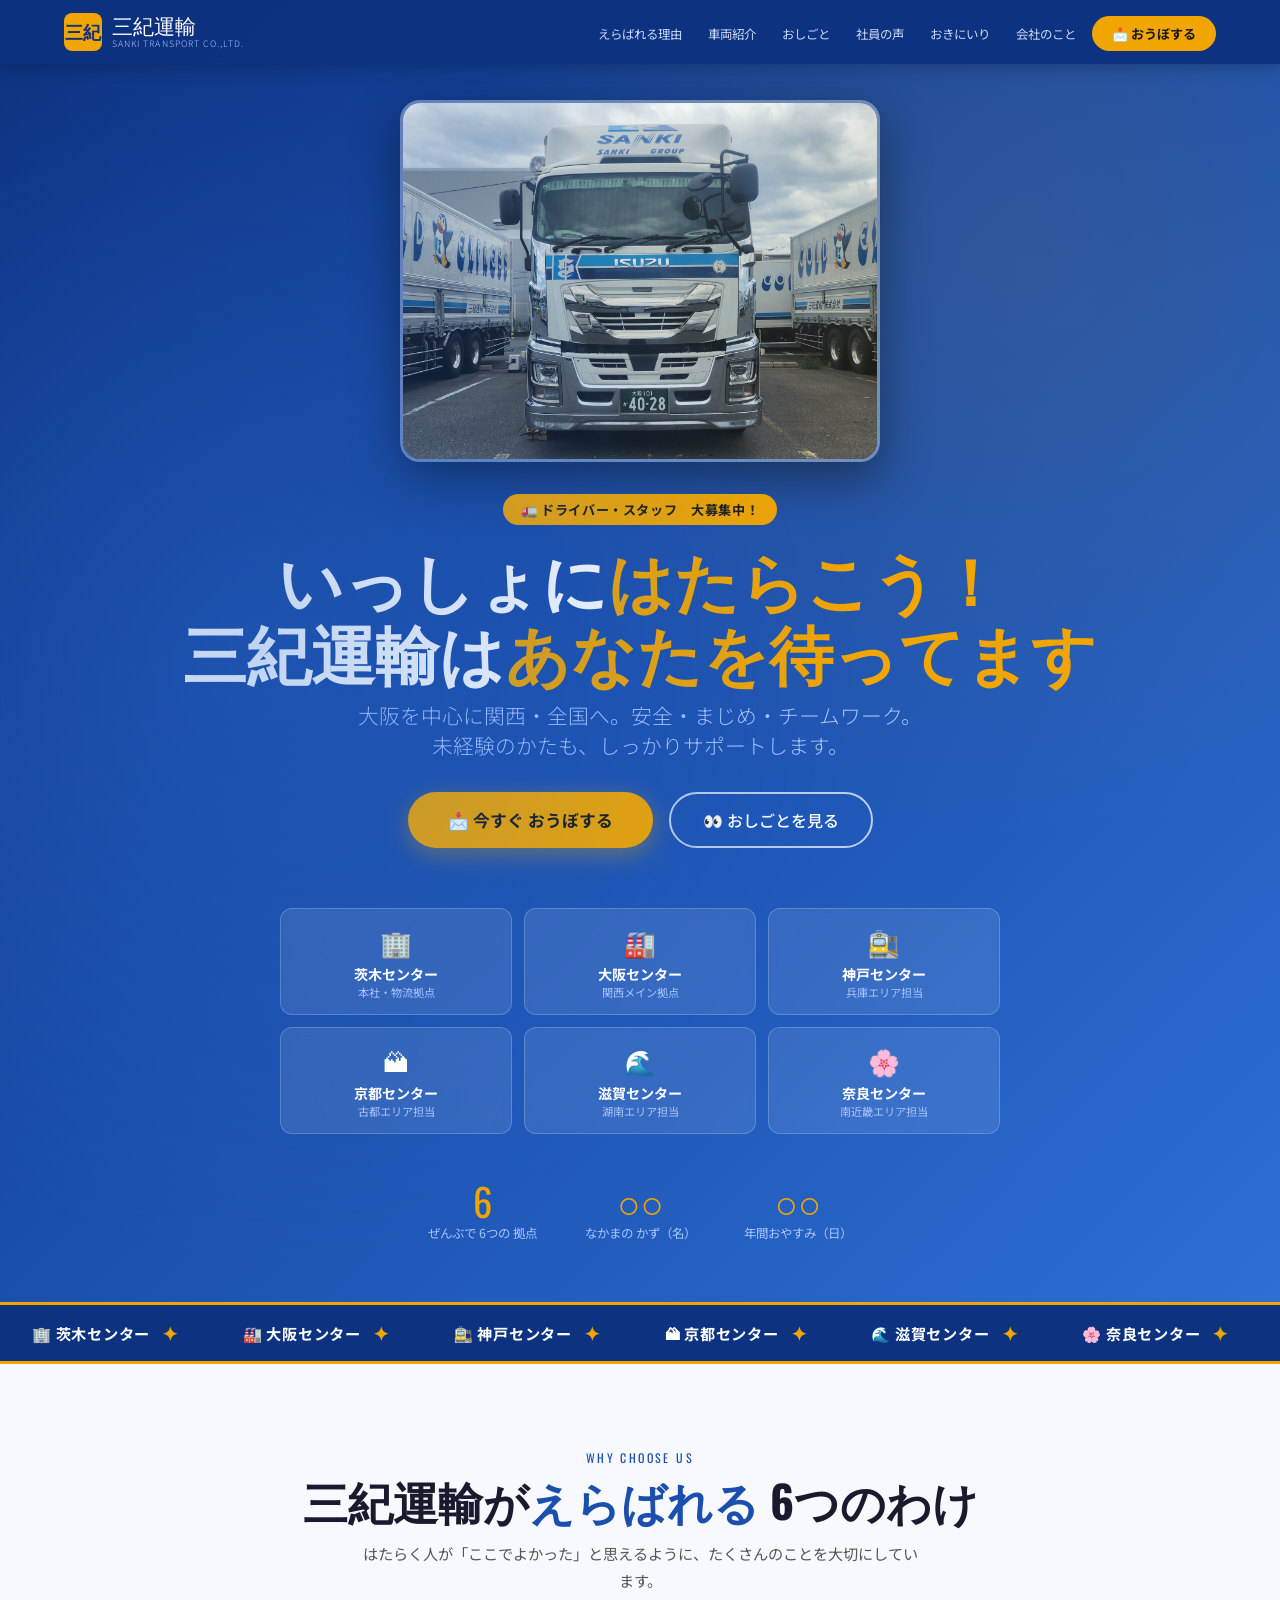
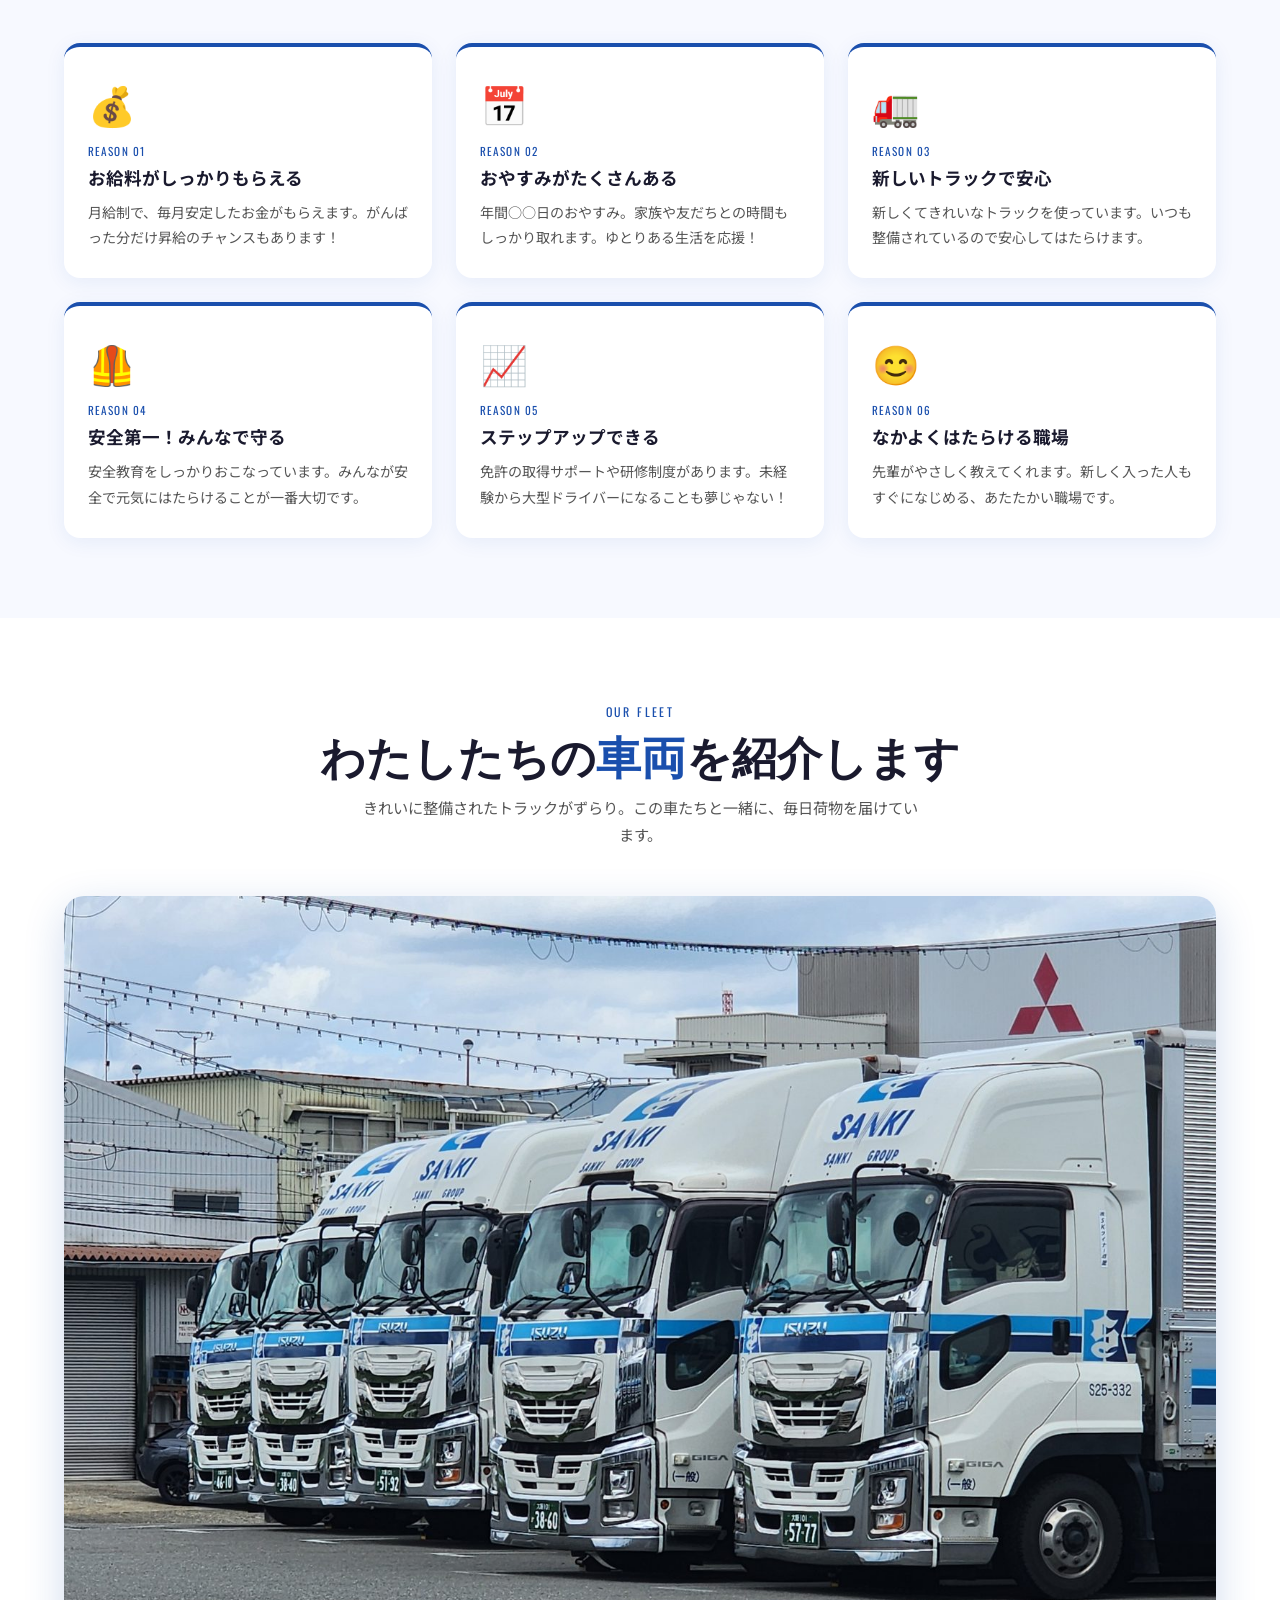
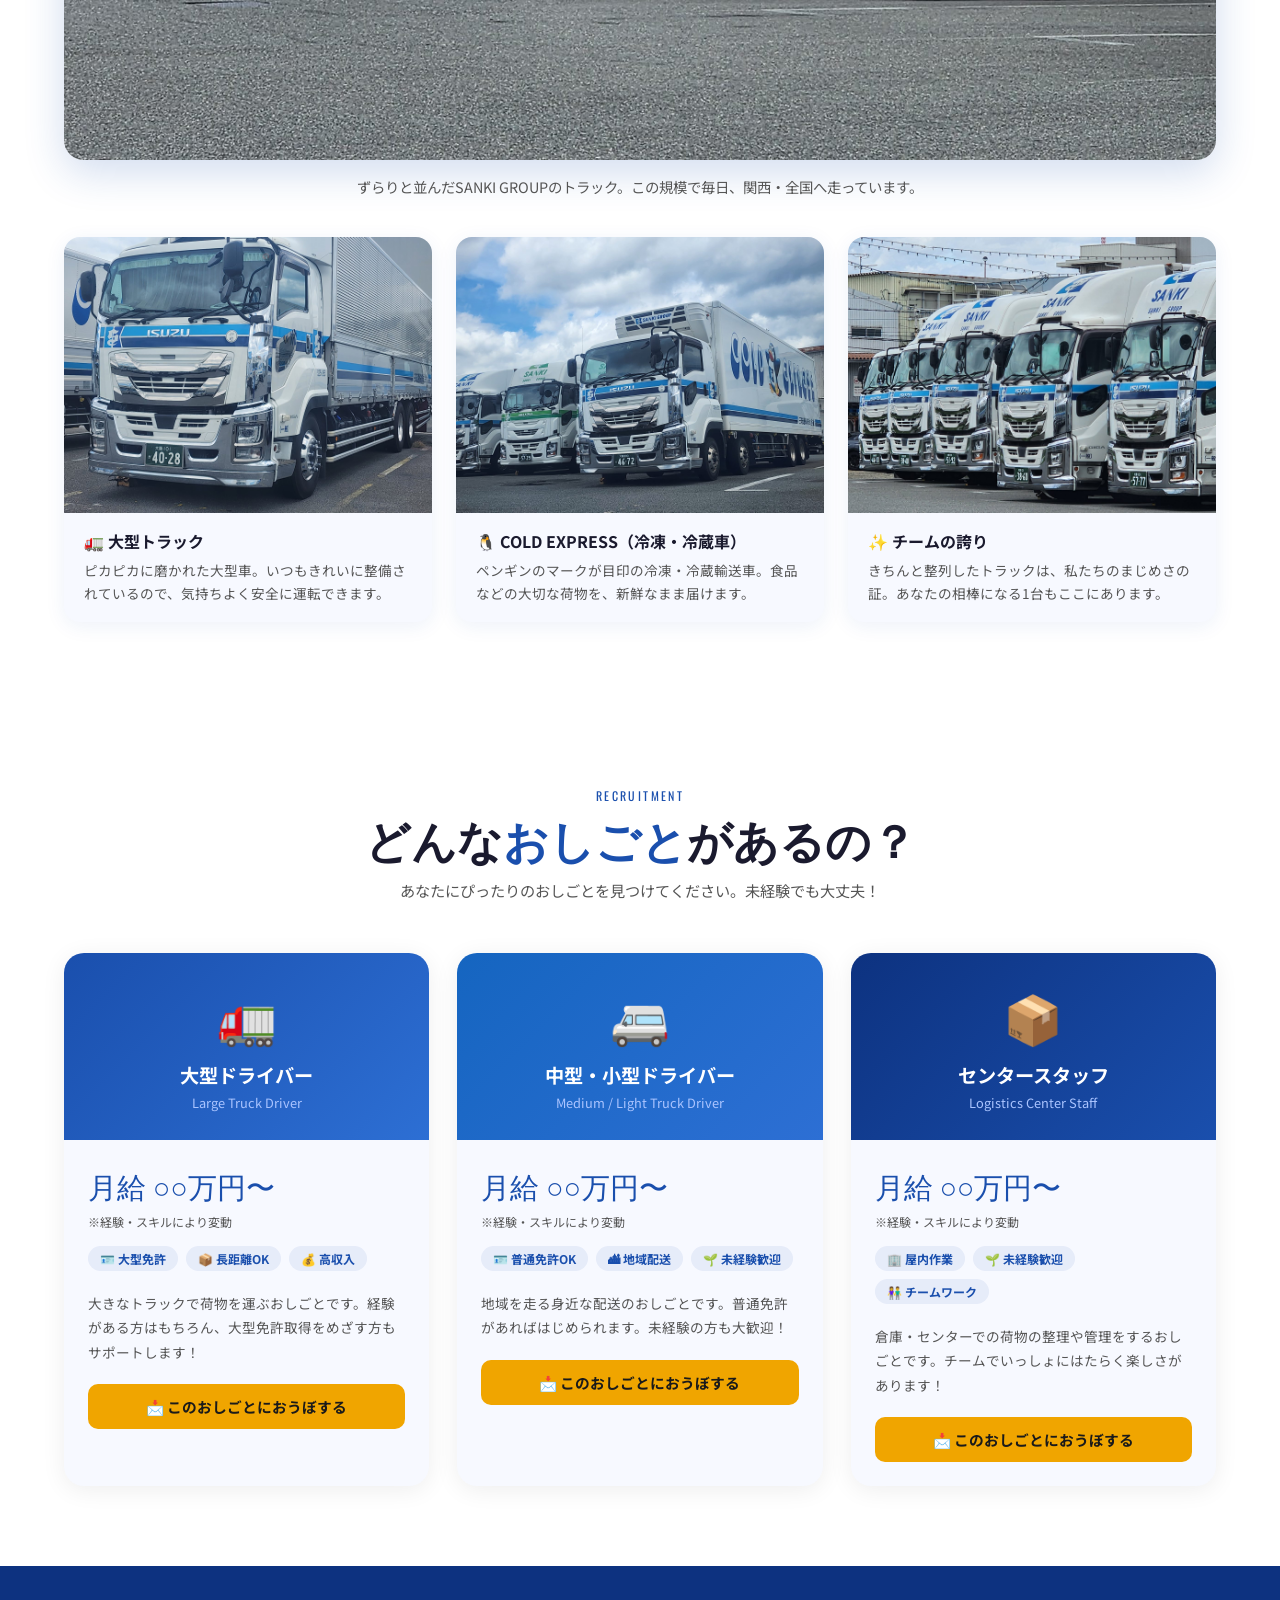
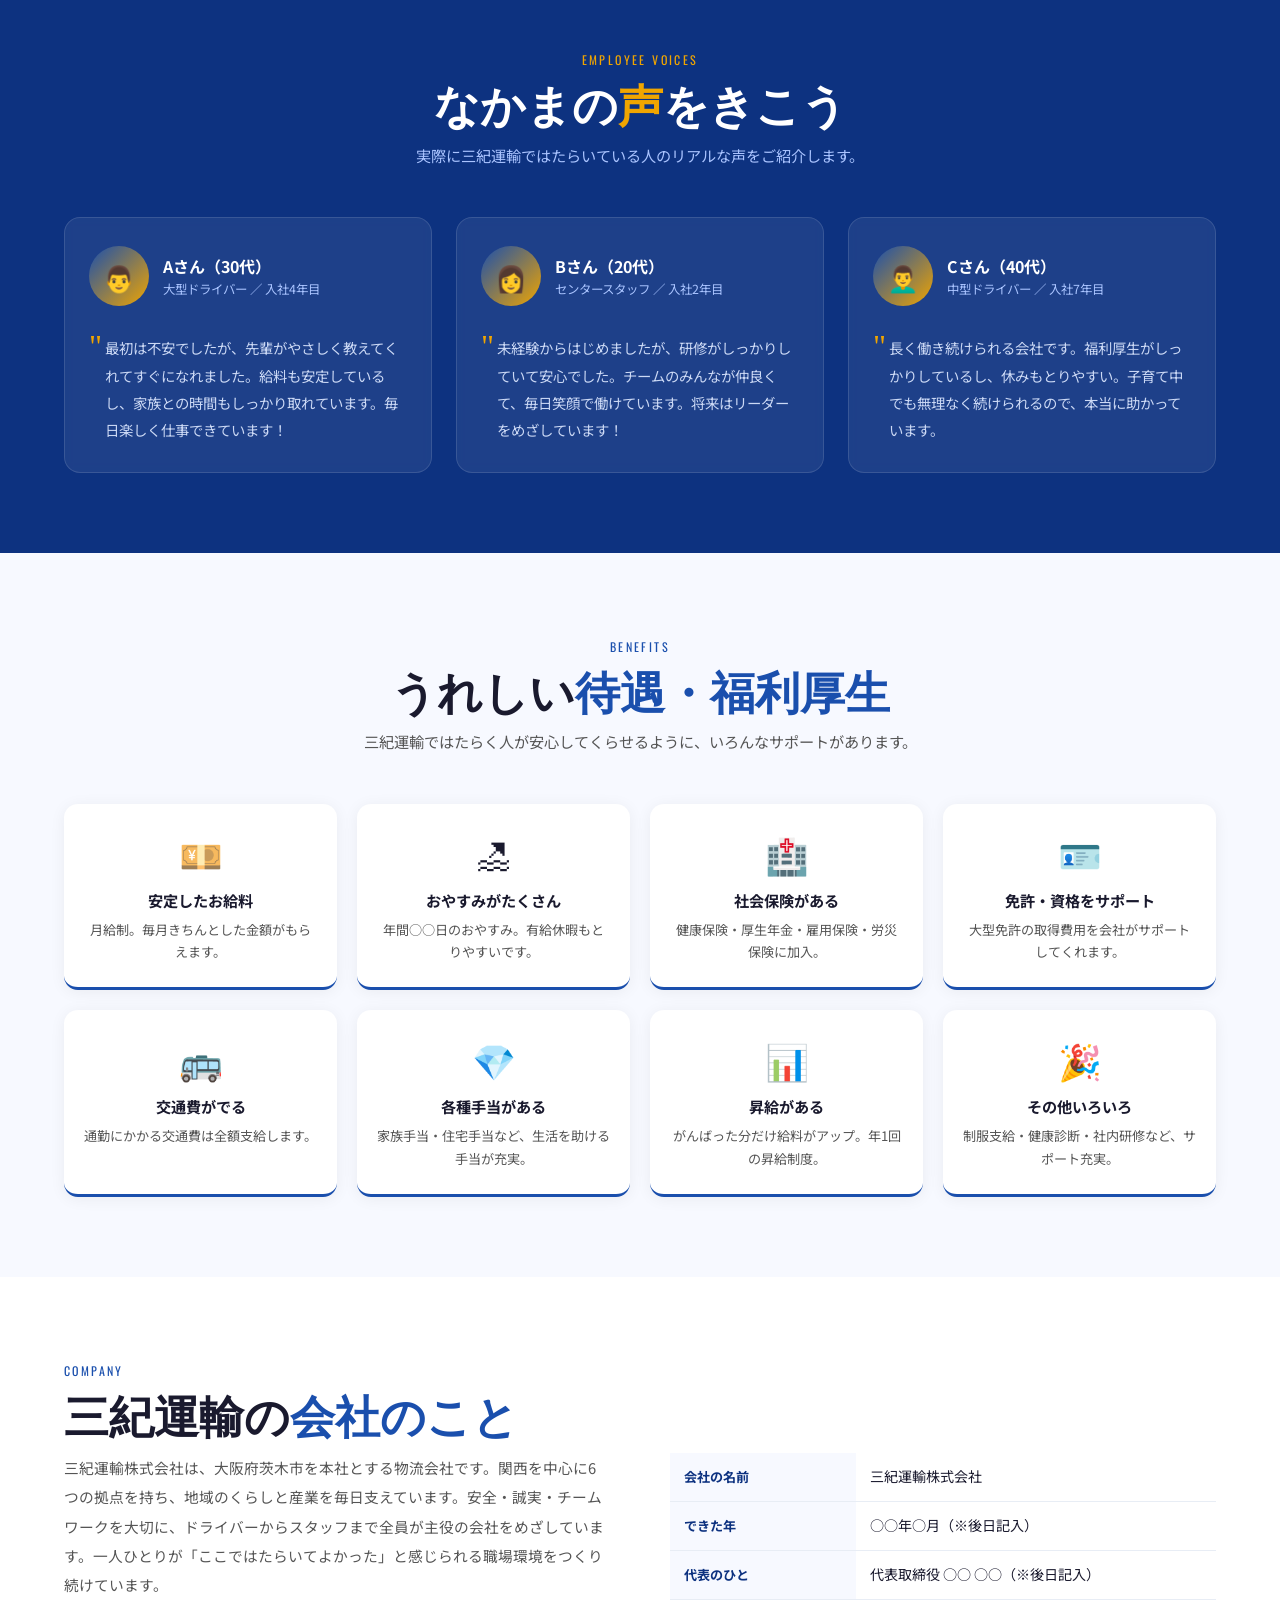
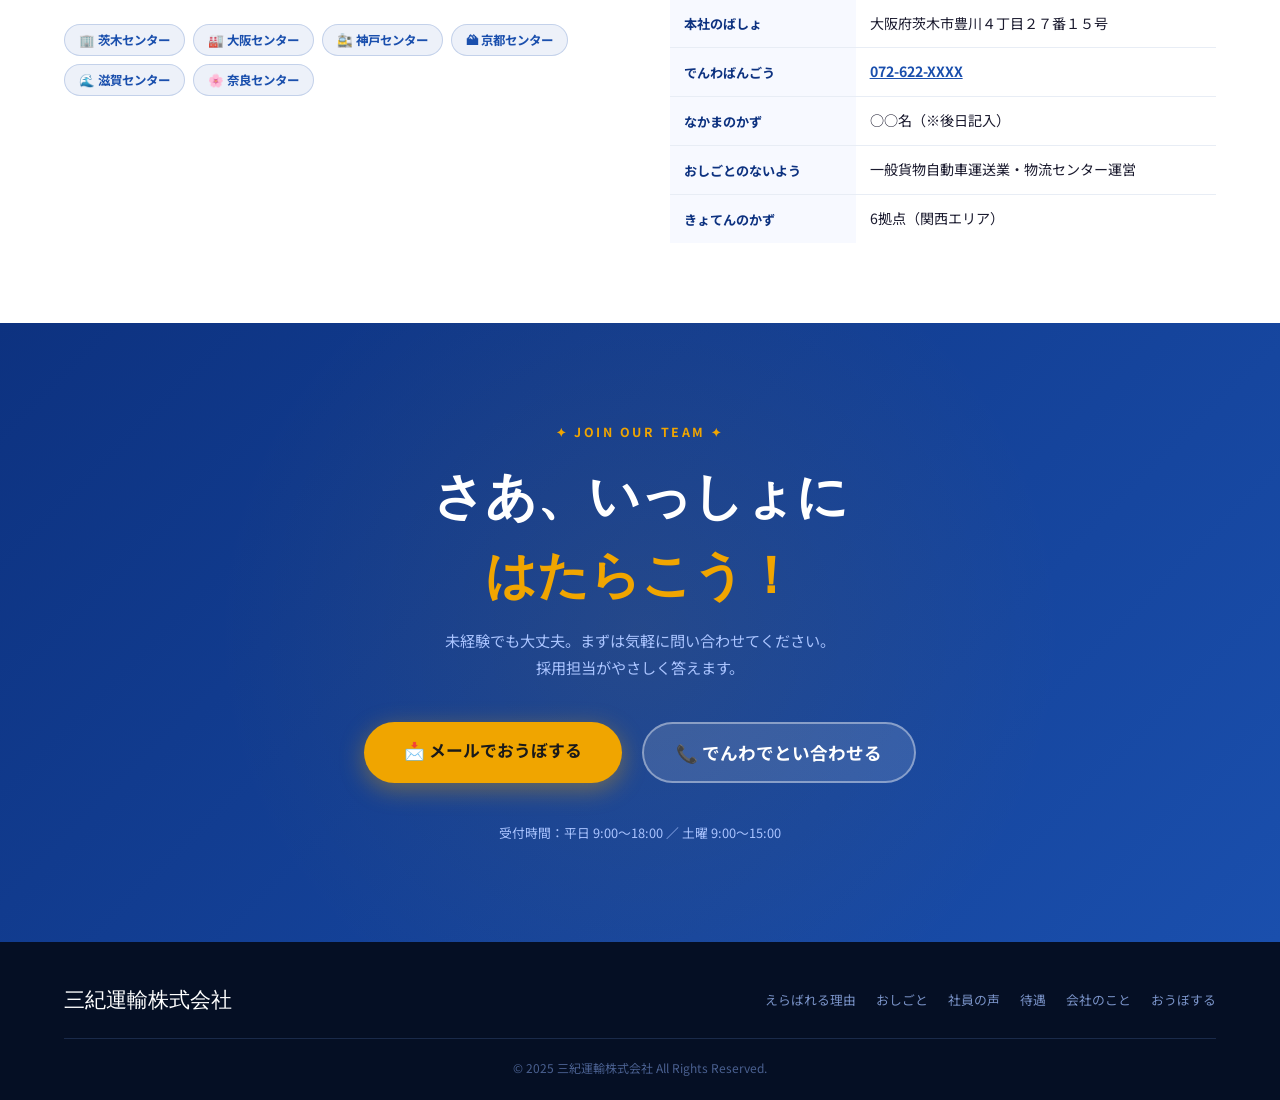
==== commit 0ce629b2: "実車写真をホームページに追加 - ヒーローのイラストトラックを実車写真（SANKI GROUP車両）に差し替え - 「車両紹介」セクションを新設（車列・大型車・COLD EXPRESS冷凍車） - ナ" ====
--- a/index.html
+++ b/index.html
@@ -3,907 +3,1187 @@
 <head>
   <meta charset="UTF-8">
   <meta name="viewport" content="width=device-width, initial-scale=1.0">
-  <title>三紀運輸株式会社 採用サイト | 三紀グループ</title>
-  <meta name="description" content="三紀運輸株式会社の採用サイト。ドライバー・スタッフ大募集中。創立1972年、全国30拠点以上、グループ従業員1,400名の物流グループです。">
-  <link href="https://fonts.googleapis.com/css2?family=Oswald:wght@400;500;600;700&family=Noto+Sans+JP:wght@300;400;500;700&display=swap" rel="stylesheet">
+  <title>三紀運輸株式会社 | 一緒にはたらこう！</title>
+  <link href="https://fonts.googleapis.com/css2?family=Oswald:wght@400;600;700&family=Noto+Sans+JP:wght@300;400;500;700&display=swap" rel="stylesheet">
   <style>
     *, *::before, *::after { box-sizing: border-box; margin: 0; padding: 0; }
 
     :root {
-      --navy:   #0D3280;
-      --blue:   #1A4FAD;
-      --sky:    #2D6FD4;
-      --gold:   #F0A500;
-      --gold2:  #FFB800;
-      --white:  #FFFFFF;
-      --off:    #F4F7FF;
-      --dark:   #06122A;
-      --gray:   #64748B;
-      --light-gray: #E8EDF5;
+      --blue-dark: #0D3280;
+      --blue-main: #1A4FAD;
+      --blue-light: #2D6FD4;
+      --gold: #F0A500;
+      --white: #FFFFFF;
+      --off-white: #F7F9FF;
+      --text-dark: #1a1a2e;
+      --text-gray: #555;
     }
 
     html { scroll-behavior: smooth; }
-    body { font-family: 'Noto Sans JP', sans-serif; color: var(--dark); background: var(--white); overflow-x: hidden; }
-
-    /* ─── NAV ─── */
-    #nav {
-      position: fixed; top: 0; left: 0; right: 0; z-index: 999;
-      display: flex; align-items: center; justify-content: space-between;
-      padding: 0 5%; height: 68px;
-      background: rgba(6,18,42,0.96);
-      backdrop-filter: blur(12px);
-      transition: background 0.3s;
-      border-bottom: 1px solid rgba(255,255,255,0.06);
-    }
-
-    .logo-wrap { display: flex; align-items: center; gap: 12px; text-decoration: none; }
-
-    .logo-badge {
-      width: 42px; height: 42px; border-radius: 10px;
+
+    body {
+      font-family: 'Noto Sans JP', sans-serif;
+      color: var(--text-dark);
+      background: var(--white);
+      overflow-x: hidden;
+    }
+
+    /* ========= NAVIGATION ========= */
+    nav {
+      position: fixed;
+      top: 0; left: 0; right: 0;
+      z-index: 1000;
+      background: rgba(13, 50, 128, 0.97);
+      backdrop-filter: blur(8px);
+      display: flex;
+      align-items: center;
+      justify-content: space-between;
+      padding: 0 5%;
+      height: 64px;
+      box-shadow: 0 2px 16px rgba(0,0,0,0.25);
+    }
+
+    .nav-logo {
+      display: flex;
+      align-items: center;
+      gap: 10px;
+      text-decoration: none;
+    }
+
+    .nav-logo-icon {
+      width: 38px;
+      height: 38px;
+    }
+
+    .nav-logo-text {
+      font-family: 'Oswald', sans-serif;
+      font-size: 1.3rem;
+      color: var(--white);
+      line-height: 1.1;
+    }
+
+    .nav-logo-sub {
+      font-size: 0.55rem;
+      letter-spacing: 0.12em;
+      color: #aac4ff;
+      font-family: 'Noto Sans JP', sans-serif;
+      font-weight: 300;
+    }
+
+    .nav-links {
+      display: flex;
+      align-items: center;
+      gap: 6px;
+      list-style: none;
+    }
+
+    .nav-links a {
+      color: #ccd9f5;
+      text-decoration: none;
+      font-size: 0.78rem;
+      font-weight: 400;
+      padding: 6px 10px;
+      border-radius: 4px;
+      transition: color 0.2s, background 0.2s;
+      white-space: nowrap;
+    }
+
+    .nav-links a:hover { color: var(--white); background: rgba(255,255,255,0.1); }
+
+    .nav-apply-btn {
       background: var(--gold);
-      display: flex; align-items: center; justify-content: center;
-      font-family: 'Oswald', sans-serif; font-size: 1rem; font-weight: 700;
-      color: var(--navy); line-height: 1; flex-shrink: 0;
-    }
-
-    .logo-text { line-height: 1.15; }
-    .logo-ja { font-family: 'Oswald', sans-serif; font-size: 1.25rem; color: #fff; font-weight: 600; letter-spacing: 0.02em; }
-    .logo-en { font-size: 0.58rem; color: #6b8fd4; letter-spacing: 0.18em; font-weight: 300; }
-
-    .nav-menu { display: flex; align-items: center; gap: 4px; list-style: none; }
-    .nav-menu a {
-      color: #b0c4e8; font-size: 0.8rem; text-decoration: none;
-      padding: 7px 11px; border-radius: 6px;
-      transition: color 0.2s, background 0.2s;
-    }
-    .nav-menu a:hover { color: #fff; background: rgba(255,255,255,0.08); }
-    .nav-cta {
-      background: var(--gold) !important; color: #07122a !important;
-      font-weight: 700 !important; border-radius: 24px !important;
-      padding: 8px 22px !important;
+      color: #1a1a1a !important;
+      font-weight: 700 !important;
+      border-radius: 24px !important;
+      padding: 8px 20px !important;
+      font-size: 0.82rem !important;
       transition: transform 0.2s, box-shadow 0.2s !important;
     }
-    .nav-cta:hover { transform: scale(1.05) !important; box-shadow: 0 4px 20px rgba(240,165,0,0.45) !important; background: var(--gold) !important; }
-
-    .burger { display: none; flex-direction: column; gap: 5px; cursor: pointer; padding: 8px; }
-    .burger span { width: 26px; height: 2px; background: #fff; border-radius: 2px; transition: all 0.3s; }
-
-    /* ─── HERO ─── */
+
+    .nav-apply-btn:hover {
+      transform: scale(1.05);
+      box-shadow: 0 4px 16px rgba(240,165,0,0.5);
+      background: var(--gold) !important;
+    }
+
+    .hamburger {
+      display: none;
+      flex-direction: column;
+      gap: 5px;
+      cursor: pointer;
+      padding: 6px;
+    }
+
+    .hamburger span {
+      width: 24px;
+      height: 2px;
+      background: var(--white);
+      border-radius: 2px;
+      transition: all 0.3s;
+    }
+
+    /* ========= HERO ========= */
     #hero {
       min-height: 100vh;
-      background: linear-gradient(150deg, #04102a 0%, #0d2d6e 45%, #1a4fad 100%);
-      display: grid; place-items: center;
-      padding: 100px 5% 70px;
-      position: relative; overflow: hidden;
-    }
-
-    .hero-glow {
-      position: absolute; inset: 0; pointer-events: none;
-      background:
-        radial-gradient(ellipse 60% 50% at 70% 40%, rgba(45,111,212,0.25) 0%, transparent 70%),
-        radial-gradient(ellipse 40% 30% at 20% 70%, rgba(240,165,0,0.08) 0%, transparent 60%);
-    }
-
-    .hero-grid {
-      display: grid; grid-template-columns: 1fr 1fr;
-      align-items: center; gap: 60px;
-      width: 100%; max-width: 1200px;
-    }
-
-    .hero-left { position: relative; z-index: 1; }
+      background: linear-gradient(135deg, var(--blue-dark) 0%, var(--blue-main) 50%, var(--blue-light) 100%);
+      display: flex;
+      flex-direction: column;
+      align-items: center;
+      justify-content: center;
+      padding: 100px 5% 60px;
+      text-align: center;
+      position: relative;
+      overflow: hidden;
+    }
+
+    .hero-bg-pattern {
+      position: absolute;
+      inset: 0;
+      background-image:
+        radial-gradient(circle at 20% 50%, rgba(45,111,212,0.3) 0%, transparent 50%),
+        radial-gradient(circle at 80% 20%, rgba(240,165,0,0.1) 0%, transparent 40%);
+      pointer-events: none;
+    }
+
+    .hero-truck {
+      width: min(480px, 86vw);
+      margin-bottom: 32px;
+      border-radius: 20px;
+      border: 3px solid rgba(255,255,255,0.35);
+      box-shadow: 0 16px 48px rgba(0,0,0,0.45);
+      animation: float 4s ease-in-out infinite;
+    }
+
+    @keyframes float {
+      0%,100% { transform: translateY(0); }
+      50% { transform: translateY(-12px); }
+    }
 
     .hero-badge {
-      display: inline-flex; align-items: center; gap: 8px;
-      background: rgba(240,165,0,0.15); border: 1px solid rgba(240,165,0,0.4);
-      color: var(--gold); font-size: 0.82rem; font-weight: 700;
-      padding: 6px 16px; border-radius: 20px; margin-bottom: 20px;
-      letter-spacing: 0.04em;
-    }
-    .hero-badge::before { content: ''; width: 8px; height: 8px; border-radius: 50%; background: var(--gold); animation: pulse 1.8s ease-in-out infinite; }
-    @keyframes pulse { 0%,100%{opacity:1;transform:scale(1)} 50%{opacity:0.4;transform:scale(0.6)} }
+      display: inline-block;
+      background: var(--gold);
+      color: #1a1a1a;
+      font-size: 0.82rem;
+      font-weight: 700;
+      padding: 6px 18px;
+      border-radius: 20px;
+      margin-bottom: 16px;
+      letter-spacing: 0.05em;
+      animation: fadein 0.8s ease;
+    }
 
     .hero-title {
       font-family: 'Oswald', sans-serif;
-      font-size: clamp(2.4rem, 4.5vw, 3.8rem);
-      color: #fff; line-height: 1.12; margin-bottom: 16px; font-weight: 700;
-    }
-    .hero-title em { color: var(--gold); font-style: normal; }
-
-    .hero-lead {
-      font-size: 1rem; color: #94b3e0; line-height: 1.9;
-      margin-bottom: 36px; font-weight: 300;
-    }
-
-    .hero-btns { display: flex; gap: 14px; flex-wrap: wrap; margin-bottom: 48px; }
-
-    .btn-gold {
-      background: var(--gold); color: #07122a;
-      padding: 16px 36px; border-radius: 50px;
-      font-weight: 700; font-size: 0.98rem; text-decoration: none;
-      box-shadow: 0 6px 28px rgba(240,165,0,0.38);
+      font-size: clamp(2.2rem, 6vw, 4rem);
+      color: var(--white);
+      line-height: 1.15;
+      margin-bottom: 12px;
+      animation: fadein 1s ease;
+    }
+
+    .hero-title span { color: var(--gold); }
+
+    .hero-sub {
+      font-size: clamp(1rem, 2.5vw, 1.3rem);
+      color: #aac4ff;
+      margin-bottom: 32px;
+      font-weight: 300;
+      animation: fadein 1.2s ease;
+    }
+
+    .hero-buttons {
+      display: flex;
+      gap: 16px;
+      flex-wrap: wrap;
+      justify-content: center;
+      margin-bottom: 60px;
+      animation: fadein 1.4s ease;
+    }
+
+    .btn-primary {
+      background: var(--gold);
+      color: #1a1a1a;
+      padding: 16px 40px;
+      border-radius: 50px;
+      font-size: 1.05rem;
+      font-weight: 700;
+      text-decoration: none;
       transition: transform 0.2s, box-shadow 0.2s;
-    }
-    .btn-gold:hover { transform: translateY(-3px); box-shadow: 0 12px 36px rgba(240,165,0,0.55); }
-
-    .btn-ghost {
-      border: 1.5px solid rgba(255,255,255,0.35); color: #fff;
-      padding: 14px 28px; border-radius: 50px;
-      font-size: 0.95rem; font-weight: 500; text-decoration: none;
+      box-shadow: 0 6px 24px rgba(240,165,0,0.4);
+    }
+
+    .btn-primary:hover { transform: translateY(-3px); box-shadow: 0 10px 32px rgba(240,165,0,0.6); }
+
+    .btn-outline {
+      border: 2px solid rgba(255,255,255,0.7);
+      color: var(--white);
+      padding: 14px 32px;
+      border-radius: 50px;
+      font-size: 1rem;
+      font-weight: 500;
+      text-decoration: none;
       transition: background 0.2s, border-color 0.2s;
     }
-    .btn-ghost:hover { background: rgba(255,255,255,0.1); border-color: rgba(255,255,255,0.7); }
-
-    .hero-nums {
-      display: flex; gap: 32px; flex-wrap: wrap;
-      padding-top: 36px;
-      border-top: 1px solid rgba(255,255,255,0.1);
-    }
-    .hero-num-item { text-align: center; }
-    .hero-num {
-      font-family: 'Oswald', sans-serif; font-size: 2.6rem; font-weight: 700;
-      color: var(--gold); line-height: 1;
-    }
-    .hero-num-unit { font-size: 1rem; color: var(--gold); }
-    .hero-num-label { font-size: 0.72rem; color: #6b8fd4; margin-top: 4px; letter-spacing: 0.05em; }
-
-    /* Hero right — truck illustration */
-    .hero-right { display: flex; flex-direction: column; gap: 16px; position: relative; z-index: 1; }
-
-    .hero-truck-wrap {
-      position: relative;
-      animation: floaty 5s ease-in-out infinite;
-    }
-    @keyframes floaty { 0%,100%{transform:translateY(0)} 50%{transform:translateY(-14px)} }
-
-    .hero-truck-wrap svg { width: 100%; filter: drop-shadow(0 20px 40px rgba(0,0,0,0.4)); }
-
-    .hero-branch-cards {
-      display: grid; grid-template-columns: repeat(3, 1fr); gap: 8px;
-    }
-    .branch-card {
-      background: rgba(255,255,255,0.06);
-      border: 1px solid rgba(255,255,255,0.1);
-      border-radius: 10px; padding: 11px 8px; text-align: center;
+
+    .btn-outline:hover { background: rgba(255,255,255,0.15); border-color: var(--white); }
+
+    .hero-locations {
+      display: grid;
+      grid-template-columns: repeat(3, 1fr);
+      gap: 12px;
+      width: 100%;
+      max-width: 720px;
+      margin-bottom: 48px;
+    }
+
+    .location-card {
+      background: rgba(255,255,255,0.1);
+      border: 1px solid rgba(255,255,255,0.2);
+      border-radius: 12px;
+      padding: 14px 10px;
+      color: var(--white);
+      text-align: center;
       transition: background 0.2s, transform 0.2s;
-      cursor: default;
-    }
-    .branch-card:hover { background: rgba(255,255,255,0.13); transform: translateY(-2px); }
-    .branch-card .bc-icon { font-size: 1.3rem; margin-bottom: 4px; }
-    .branch-card .bc-name { font-size: 0.78rem; font-weight: 700; color: #fff; }
-    .branch-card .bc-area { font-size: 0.63rem; color: #6b8fd4; }
-
-    /* ─── TICKER ─── */
-    .ticker {
-      background: var(--navy);
-      padding: 13px 0; overflow: hidden;
+      backdrop-filter: blur(4px);
+    }
+
+    .location-card:hover { background: rgba(255,255,255,0.2); transform: translateY(-2px); }
+
+    .location-card .icon { font-size: 1.6rem; margin-bottom: 4px; }
+    .location-card .name { font-size: 0.88rem; font-weight: 700; }
+    .location-card .label { font-size: 0.7rem; color: #aac4ff; }
+
+    .hero-stats {
+      display: flex;
+      gap: 48px;
+      flex-wrap: wrap;
+      justify-content: center;
+    }
+
+    .stat-item { text-align: center; color: var(--white); }
+    .stat-num {
+      font-family: 'Oswald', sans-serif;
+      font-size: 2.4rem;
+      color: var(--gold);
+      line-height: 1;
+    }
+    .stat-label { font-size: 0.78rem; color: #aac4ff; margin-top: 4px; }
+
+    /* ========= MARQUEE ========= */
+    .marquee-wrap {
+      background: var(--blue-dark);
+      padding: 14px 0;
+      overflow: hidden;
       border-top: 3px solid var(--gold);
       border-bottom: 3px solid var(--gold);
     }
-    .ticker-track {
-      display: flex; width: max-content;
-      animation: tick 22s linear infinite;
-    }
-    .ticker-item {
-      display: inline-flex; align-items: center; gap: 10px;
-      color: #fff; font-size: 0.88rem; font-weight: 700;
-      padding: 0 28px; white-space: nowrap;
-    }
-    .ticker-dot { color: var(--gold); }
-    @keyframes tick { from{transform:translateX(0)} to{transform:translateX(-50%)} }
-
-    /* ─── COMMON SECTION ─── */
-    section { padding: 96px 5%; }
-
-    .s-label {
+
+    .marquee-track {
+      display: flex;
+      animation: marquee 18s linear infinite;
+      white-space: nowrap;
+      width: max-content;
+    }
+
+    .marquee-item {
+      display: inline-flex;
+      align-items: center;
+      gap: 12px;
+      color: var(--white);
+      font-size: 0.95rem;
+      font-weight: 700;
+      padding: 0 32px;
+      letter-spacing: 0.05em;
+    }
+
+    .marquee-dot { color: var(--gold); font-size: 1.2rem; }
+
+    @keyframes marquee {
+      from { transform: translateX(0); }
+      to { transform: translateX(-50%); }
+    }
+
+    /* ========= SECTIONS ========= */
+    section { padding: 80px 5%; }
+
+    .section-label {
       display: inline-block;
-      font-family: 'Oswald', sans-serif; font-size: 0.7rem;
-      letter-spacing: 0.25em; text-transform: uppercase; color: var(--sky);
+      font-family: 'Oswald', sans-serif;
+      font-size: 0.75rem;
+      letter-spacing: 0.2em;
+      color: var(--blue-main);
+      text-transform: uppercase;
       margin-bottom: 8px;
     }
-    .s-title {
+
+    .section-title {
       font-family: 'Oswald', sans-serif;
-      font-size: clamp(1.9rem, 4vw, 2.9rem);
-      line-height: 1.15; margin-bottom: 14px; font-weight: 700;
-    }
-    .s-title em { color: var(--blue); font-style: normal; }
-    .s-desc { font-size: 0.92rem; color: var(--gray); line-height: 1.95; max-width: 560px; margin-bottom: 52px; }
-    .center { text-align: center; }
-    .center .s-desc { margin-inline: auto; }
-
-    /* ─── NUMBERS STRIP ─── */
-    #numbers {
-      background: linear-gradient(135deg, var(--navy), var(--blue));
-      padding: 60px 5%;
-    }
-    .numbers-grid {
-      display: grid; grid-template-columns: repeat(4, 1fr);
-      gap: 24px; max-width: 1000px; margin: 0 auto; text-align: center;
-    }
-    .num-card { padding: 20px 10px; }
-    .num-val {
+      font-size: clamp(1.8rem, 4vw, 2.8rem);
+      line-height: 1.2;
+      margin-bottom: 12px;
+    }
+
+    .section-desc {
+      font-size: 0.95rem;
+      color: var(--text-gray);
+      max-width: 560px;
+      line-height: 1.8;
+      margin-bottom: 48px;
+    }
+
+    .section-center { text-align: center; }
+    .section-center .section-desc { margin-left: auto; margin-right: auto; }
+
+    /* ========= REASONS ========= */
+    #reasons { background: var(--off-white); }
+
+    .reasons-grid {
+      display: grid;
+      grid-template-columns: repeat(auto-fit, minmax(280px, 1fr));
+      gap: 24px;
+    }
+
+    .reason-card {
+      background: var(--white);
+      border-radius: 16px;
+      padding: 28px 24px;
+      box-shadow: 0 4px 20px rgba(26,79,173,0.08);
+      border-top: 4px solid var(--blue-main);
+      transition: transform 0.3s, box-shadow 0.3s;
+    }
+
+    .reason-card:hover { transform: translateY(-6px); box-shadow: 0 12px 40px rgba(26,79,173,0.16); }
+
+    .reason-icon { font-size: 2.4rem; margin-bottom: 12px; }
+    .reason-num {
       font-family: 'Oswald', sans-serif;
-      font-size: clamp(2.6rem, 4vw, 3.8rem); color: var(--gold);
-      line-height: 1; font-weight: 700;
-    }
-    .num-unit { font-size: 1.2rem; }
-    .num-label { font-size: 0.78rem; color: #94b3e0; margin-top: 8px; }
-
-    /* ─── REASONS ─── */
-    #reasons { background: var(--off); }
-
-    .reasons-grid {
-      display: grid; grid-template-columns: repeat(3, 1fr); gap: 24px;
-    }
-    .reason-card {
-      background: var(--white); border-radius: 18px;
-      padding: 32px 28px;
-      box-shadow: 0 4px 24px rgba(26,79,173,0.07);
-      border-top: 4px solid var(--blue);
+      font-size: 0.7rem;
+      color: var(--blue-main);
+      letter-spacing: 0.1em;
+      margin-bottom: 6px;
+    }
+    .reason-title { font-size: 1.1rem; font-weight: 700; margin-bottom: 10px; }
+    .reason-desc { font-size: 0.88rem; color: var(--text-gray); line-height: 1.8; }
+
+    /* ========= FLEET GALLERY ========= */
+    #fleet { background: var(--white); }
+
+    .fleet-hero-photo {
+      width: 100%;
+      border-radius: 20px;
+      box-shadow: 0 12px 40px rgba(26,79,173,0.2);
+      margin-bottom: 16px;
+      display: block;
+    }
+
+    .fleet-hero-caption {
+      text-align: center;
+      font-size: 0.9rem;
+      color: var(--text-gray);
+      margin-bottom: 40px;
+    }
+
+    .fleet-grid {
+      display: grid;
+      grid-template-columns: repeat(auto-fit, minmax(280px, 1fr));
+      gap: 24px;
+    }
+
+    .fleet-card {
+      background: var(--off-white);
+      border-radius: 16px;
+      overflow: hidden;
+      box-shadow: 0 4px 20px rgba(26,79,173,0.08);
       transition: transform 0.3s, box-shadow 0.3s;
-      position: relative; overflow: hidden;
-    }
-    .reason-card::after {
-      content: attr(data-num);
-      position: absolute; top: 12px; right: 18px;
-      font-family: 'Oswald', sans-serif; font-size: 3.5rem; font-weight: 700;
-      color: rgba(26,79,173,0.06); line-height: 1; pointer-events: none;
-    }
-    .reason-card:hover { transform: translateY(-7px); box-shadow: 0 16px 48px rgba(26,79,173,0.14); }
-    .reason-card .r-icon { font-size: 2.4rem; margin-bottom: 14px; }
-    .reason-card .r-title { font-size: 1.07rem; font-weight: 700; margin-bottom: 10px; }
-    .reason-card .r-text { font-size: 0.86rem; color: var(--gray); line-height: 1.85; }
-
-    /* ─── JOBS ─── */
+    }
+
+    .fleet-card:hover { transform: translateY(-6px); box-shadow: 0 12px 40px rgba(26,79,173,0.16); }
+
+    .fleet-card img {
+      width: 100%;
+      aspect-ratio: 4 / 3;
+      object-fit: cover;
+      display: block;
+    }
+
+    .fleet-card-body { padding: 16px 20px; }
+    .fleet-card-title { font-size: 1rem; font-weight: 700; margin-bottom: 6px; }
+    .fleet-card-desc { font-size: 0.85rem; color: var(--text-gray); line-height: 1.7; }
+
+    /* ========= JOBS ========= */
     #jobs { background: var(--white); }
 
-    .jobs-grid { display: grid; grid-template-columns: repeat(3, 1fr); gap: 28px; }
+    .jobs-grid {
+      display: grid;
+      grid-template-columns: repeat(auto-fit, minmax(300px, 1fr));
+      gap: 28px;
+    }
 
     .job-card {
-      border-radius: 20px; overflow: hidden;
-      box-shadow: 0 4px 28px rgba(0,0,0,0.07);
+      background: var(--off-white);
+      border-radius: 20px;
+      overflow: hidden;
+      box-shadow: 0 4px 24px rgba(0,0,0,0.07);
       transition: transform 0.3s, box-shadow 0.3s;
     }
-    .job-card:hover { transform: translateY(-7px); box-shadow: 0 18px 52px rgba(26,79,173,0.16); }
-
-    .job-head {
-      background: linear-gradient(135deg, var(--navy), var(--sky));
-      padding: 32px 24px; text-align: center; color: #fff;
-    }
-    .job-head.alt1 { background: linear-gradient(135deg, #1565C0, #2D6FD4); }
-    .job-head.alt2 { background: linear-gradient(135deg, #0a265e, var(--navy)); }
-    .job-head .j-icon { font-size: 3.2rem; margin-bottom: 12px; }
-    .job-head h3 { font-size: 1.2rem; font-weight: 700; margin-bottom: 4px; }
-    .job-head p { font-size: 0.78rem; color: #aac4ff; }
-
-    .job-body { background: var(--off); padding: 26px 24px; }
-
-    .salary-val {
-      font-family: 'Oswald', sans-serif; font-size: 2rem; color: var(--blue);
-      line-height: 1;
-    }
-    .salary-note { font-size: 0.73rem; color: var(--gray); margin-bottom: 18px; margin-top: 2px; }
-
-    .tag-row { display: flex; flex-wrap: wrap; gap: 7px; margin-bottom: 18px; }
-    .tag {
-      background: rgba(26,79,173,0.08); color: var(--blue);
-      font-size: 0.72rem; font-weight: 700; padding: 4px 12px; border-radius: 20px;
-    }
-
-    .job-text { font-size: 0.85rem; color: var(--gray); line-height: 1.85; margin-bottom: 22px; }
-
-    .job-btn {
-      display: block; text-align: center;
-      background: var(--gold); color: #07122a;
-      padding: 13px; border-radius: 10px; font-weight: 700; font-size: 0.9rem;
-      text-decoration: none; transition: filter 0.2s, transform 0.2s;
-    }
-    .job-btn:hover { filter: brightness(1.08); transform: scale(1.02); }
-
-    /* ─── VOICES ─── */
-    #voices {
-      background: var(--dark);
-      position: relative; overflow: hidden;
-    }
-    #voices::before {
-      content:''; position: absolute; inset: 0; pointer-events: none;
-      background: radial-gradient(ellipse 70% 60% at 80% 50%, rgba(26,79,173,0.18) 0%, transparent 70%);
-    }
-    #voices .s-label { color: var(--gold); }
-    #voices .s-title { color: #fff; }
-    #voices .s-desc { color: #7a9bc8; }
-
-    .voices-grid { display: grid; grid-template-columns: repeat(3, 1fr); gap: 24px; }
+
+    .job-card:hover { transform: translateY(-6px); box-shadow: 0 16px 48px rgba(26,79,173,0.15); }
+
+    .job-header {
+      background: linear-gradient(135deg, var(--blue-main), var(--blue-light));
+      padding: 28px 24px;
+      color: var(--white);
+      text-align: center;
+    }
+
+    .job-header .icon { font-size: 3rem; margin-bottom: 10px; }
+    .job-header h3 { font-size: 1.2rem; font-weight: 700; margin-bottom: 4px; }
+    .job-header p { font-size: 0.8rem; color: #aac4ff; }
+
+    .job-body { padding: 24px; }
+
+    .job-salary {
+      font-family: 'Oswald', sans-serif;
+      font-size: 1.8rem;
+      color: var(--blue-main);
+      margin-bottom: 4px;
+    }
+
+    .job-salary-label { font-size: 0.75rem; color: var(--text-gray); margin-bottom: 16px; }
+
+    .job-tags { display: flex; flex-wrap: wrap; gap: 8px; margin-bottom: 20px; }
+
+    .job-tag {
+      background: rgba(26,79,173,0.08);
+      color: var(--blue-main);
+      font-size: 0.75rem;
+      font-weight: 700;
+      padding: 4px 12px;
+      border-radius: 20px;
+    }
+
+    .job-apply-btn {
+      display: block;
+      text-align: center;
+      background: var(--gold);
+      color: #1a1a1a;
+      padding: 12px;
+      border-radius: 10px;
+      font-weight: 700;
+      font-size: 0.92rem;
+      text-decoration: none;
+      transition: background 0.2s, transform 0.2s;
+    }
+
+    .job-apply-btn:hover { transform: scale(1.02); box-shadow: 0 4px 16px rgba(240,165,0,0.4); }
+
+    /* ========= VOICES ========= */
+    #voices { background: var(--blue-dark); }
+    #voices .section-title { color: var(--white); }
+    #voices .section-label { color: var(--gold); }
+    #voices .section-desc { color: #aac4ff; }
+
+    .voices-grid {
+      display: grid;
+      grid-template-columns: repeat(auto-fit, minmax(280px, 1fr));
+      gap: 24px;
+    }
 
     .voice-card {
-      background: rgba(255,255,255,0.05);
-      border: 1px solid rgba(255,255,255,0.1);
-      border-radius: 18px; padding: 30px 26px;
+      background: rgba(255,255,255,0.07);
+      border: 1px solid rgba(255,255,255,0.12);
+      border-radius: 16px;
+      padding: 28px 24px;
       backdrop-filter: blur(4px);
       transition: background 0.3s, transform 0.3s;
     }
-    .voice-card:hover { background: rgba(255,255,255,0.1); transform: translateY(-5px); }
-
-    .vc-top { display: flex; align-items: center; gap: 14px; margin-bottom: 20px; }
-    .vc-avatar {
-      width: 54px; height: 54px; border-radius: 50%; flex-shrink: 0;
-      background: linear-gradient(135deg, var(--blue), var(--gold));
-      display: flex; align-items: center; justify-content: center; font-size: 1.5rem;
-    }
-    .vc-name { font-weight: 700; color: #fff; font-size: 0.95rem; }
-    .vc-role { font-size: 0.73rem; color: #6b8fd4; margin-top: 2px; }
-
-    .vc-quote {
-      font-size: 0.88rem; color: #aac4ff; line-height: 1.95;
-      padding-left: 18px; position: relative;
-    }
-    .vc-quote::before {
-      content: '"'; position: absolute; left: 0; top: -6px;
-      font-size: 2.4rem; color: var(--gold); font-family: Georgia, serif; line-height: 1;
-    }
-
-    /* ─── BENEFITS ─── */
-    #benefits { background: var(--off); }
-
-    .benefits-grid { display: grid; grid-template-columns: repeat(4, 1fr); gap: 20px; }
+
+    .voice-card:hover { background: rgba(255,255,255,0.13); transform: translateY(-4px); }
+
+    .voice-avatar {
+      width: 60px;
+      height: 60px;
+      border-radius: 50%;
+      background: linear-gradient(135deg, var(--blue-main), var(--gold));
+      display: flex;
+      align-items: center;
+      justify-content: center;
+      font-size: 1.6rem;
+      margin-bottom: 16px;
+      flex-shrink: 0;
+    }
+
+    .voice-name { font-weight: 700; color: var(--white); margin-bottom: 2px; }
+    .voice-role { font-size: 0.78rem; color: #aac4ff; margin-bottom: 16px; }
+
+    .voice-quote {
+      font-size: 0.9rem;
+      color: #ccd9f5;
+      line-height: 1.9;
+      position: relative;
+      padding-left: 16px;
+    }
+
+    .voice-quote::before {
+      content: '"';
+      position: absolute;
+      left: 0;
+      top: -4px;
+      font-size: 2rem;
+      color: var(--gold);
+      font-family: Georgia, serif;
+      line-height: 1;
+    }
+
+    /* ========= BENEFITS ========= */
+    #benefits { background: var(--off-white); }
+
+    .benefits-grid {
+      display: grid;
+      grid-template-columns: repeat(auto-fit, minmax(220px, 1fr));
+      gap: 20px;
+    }
 
     .benefit-card {
-      background: var(--white); border-radius: 16px;
-      padding: 26px 20px; text-align: center;
-      box-shadow: 0 2px 18px rgba(0,0,0,0.05);
-      border-bottom: 3px solid var(--blue);
+      background: var(--white);
+      border-radius: 14px;
+      padding: 24px 20px;
+      text-align: center;
+      box-shadow: 0 2px 16px rgba(0,0,0,0.06);
       transition: transform 0.3s, box-shadow 0.3s;
-    }
-    .benefit-card:hover { transform: translateY(-5px); box-shadow: 0 12px 36px rgba(26,79,173,0.12); }
-    .benefit-card .b-icon { font-size: 2.2rem; margin-bottom: 10px; }
-    .benefit-card .b-title { font-weight: 700; font-size: 0.93rem; margin-bottom: 8px; }
-    .benefit-card .b-text { font-size: 0.81rem; color: var(--gray); line-height: 1.75; }
-
-    /* ─── COMPANY ─── */
+      border-bottom: 3px solid var(--blue-main);
+    }
+
+    .benefit-card:hover { transform: translateY(-4px); box-shadow: 0 10px 32px rgba(26,79,173,0.12); }
+    .benefit-icon { font-size: 2.2rem; margin-bottom: 10px; }
+    .benefit-title { font-weight: 700; font-size: 0.95rem; margin-bottom: 8px; }
+    .benefit-desc { font-size: 0.82rem; color: var(--text-gray); line-height: 1.7; }
+
+    /* ========= COMPANY ========= */
     #company { background: var(--white); }
 
-    .company-layout { display: grid; grid-template-columns: 1fr 1fr; gap: 64px; align-items: start; }
-
-    .company-lead { font-size: 0.92rem; color: var(--gray); line-height: 2.05; margin-bottom: 28px; }
-
-    .area-badges { display: flex; flex-wrap: wrap; gap: 8px; margin-top: 8px; }
-    .area-badge {
-      background: rgba(26,79,173,0.07); color: var(--blue);
-      font-size: 0.75rem; font-weight: 700;
-      padding: 5px 14px; border-radius: 20px;
-      border: 1px solid rgba(26,79,173,0.18);
-    }
-
-    table.co-table { width: 100%; border-collapse: collapse; font-size: 0.87rem; }
-    table.co-table tr { border-bottom: 1px solid var(--light-gray); }
-    table.co-table tr:last-child { border-bottom: none; }
-    table.co-table th {
-      text-align: left; padding: 13px 14px;
-      background: var(--off); color: var(--navy);
-      font-weight: 700; width: 36%; font-size: 0.81rem;
-    }
-    table.co-table td { padding: 13px 14px; color: var(--dark); line-height: 1.7; }
-
-    /* ─── CTA ─── */
+    .company-inner {
+      display: grid;
+      grid-template-columns: 1fr 1fr;
+      gap: 60px;
+      align-items: start;
+    }
+
+    .company-intro {
+      font-size: 0.92rem;
+      color: var(--text-gray);
+      line-height: 2;
+      margin-bottom: 24px;
+    }
+
+    .company-table {
+      width: 100%;
+      border-collapse: collapse;
+      font-size: 0.88rem;
+    }
+
+    .company-table tr { border-bottom: 1px solid #e8edf5; }
+    .company-table tr:last-child { border-bottom: none; }
+
+    .company-table th {
+      text-align: left;
+      padding: 12px 14px;
+      background: var(--off-white);
+      color: var(--blue-dark);
+      font-weight: 700;
+      width: 34%;
+      font-size: 0.82rem;
+    }
+
+    .company-table td {
+      padding: 12px 14px;
+      color: var(--text-dark);
+      line-height: 1.7;
+    }
+
+    .location-badges {
+      display: flex;
+      flex-wrap: wrap;
+      gap: 8px;
+      margin-top: 16px;
+    }
+
+    .location-badge {
+      background: rgba(26,79,173,0.08);
+      color: var(--blue-main);
+      font-size: 0.78rem;
+      font-weight: 700;
+      padding: 6px 14px;
+      border-radius: 20px;
+      border: 1px solid rgba(26,79,173,0.2);
+    }
+
+    /* ========= CTA ========= */
     #cta {
-      background: linear-gradient(135deg, #04102a 0%, var(--navy) 60%, #1050aa 100%);
-      text-align: center; padding: 110px 5%;
-      position: relative; overflow: hidden;
-    }
+      background: linear-gradient(135deg, var(--blue-dark) 0%, var(--blue-main) 100%);
+      text-align: center;
+      padding: 100px 5%;
+      position: relative;
+      overflow: hidden;
+    }
+
     #cta::before {
-      content: ''; position: absolute; inset: 0; pointer-events: none;
-      background: radial-gradient(circle at 50% 50%, rgba(240,165,0,0.07) 0%, transparent 55%);
-    }
-    .cta-label { color: var(--gold); font-size: 0.73rem; font-weight: 700; letter-spacing: 0.25em; text-transform: uppercase; margin-bottom: 14px; }
-    .cta-title {
+      content: '';
+      position: absolute;
+      inset: 0;
+      background: radial-gradient(circle at 50% 50%, rgba(240,165,0,0.08) 0%, transparent 60%);
+    }
+
+    .cta-label { color: var(--gold); letter-spacing: 0.2em; font-size: 0.78rem; font-weight: 700; text-transform: uppercase; margin-bottom: 12px; }
+    .cta-title { font-family: 'Oswald', sans-serif; font-size: clamp(2rem, 5vw, 3.2rem); color: var(--white); margin-bottom: 16px; }
+    .cta-desc { color: #aac4ff; font-size: 0.95rem; margin-bottom: 40px; line-height: 1.8; }
+
+    .cta-buttons {
+      display: flex;
+      gap: 20px;
+      flex-wrap: wrap;
+      justify-content: center;
+      margin-bottom: 40px;
+    }
+
+    .btn-tel {
+      display: inline-flex;
+      align-items: center;
+      gap: 10px;
+      background: rgba(255,255,255,0.12);
+      border: 2px solid rgba(255,255,255,0.4);
+      color: var(--white);
+      padding: 16px 32px;
+      border-radius: 50px;
+      font-size: 1.1rem;
+      font-weight: 700;
+      text-decoration: none;
+      transition: background 0.2s;
+    }
+
+    .btn-tel:hover { background: rgba(255,255,255,0.22); }
+
+    .cta-hours {
+      font-size: 0.8rem;
+      color: #aac4ff;
+    }
+
+    /* ========= FOOTER ========= */
+    footer {
+      background: #050f24;
+      color: #7a93c8;
+      padding: 40px 5% 24px;
+    }
+
+    .footer-inner {
+      display: flex;
+      align-items: center;
+      justify-content: space-between;
+      flex-wrap: wrap;
+      gap: 20px;
+      margin-bottom: 24px;
+    }
+
+    .footer-logo {
       font-family: 'Oswald', sans-serif;
-      font-size: clamp(2.2rem, 5vw, 3.6rem); color: #fff; margin-bottom: 18px;
-    }
-    .cta-title em { color: var(--gold); font-style: normal; }
-    .cta-desc { color: #7a9bc8; font-size: 0.93rem; line-height: 1.9; margin-bottom: 44px; }
-
-    .cta-btns { display: flex; gap: 18px; flex-wrap: wrap; justify-content: center; margin-bottom: 36px; }
-
-    .btn-tel {
-      display: inline-flex; align-items: center; gap: 10px;
-      background: rgba(255,255,255,0.1); border: 1.5px solid rgba(255,255,255,0.35);
-      color: #fff; padding: 16px 32px; border-radius: 50px;
-      font-size: 1.05rem; font-weight: 700; text-decoration: none;
-      transition: background 0.2s;
-    }
-    .btn-tel:hover { background: rgba(255,255,255,0.2); }
-
-    .cta-hours { font-size: 0.78rem; color: #4a6090; }
-
-    /* ─── FOOTER ─── */
-    footer {
-      background: #020c1e; padding: 44px 5% 26px;
-      border-top: 1px solid #0e1e3a;
-    }
-    .footer-row {
-      display: flex; align-items: center; justify-content: space-between;
-      flex-wrap: wrap; gap: 20px; margin-bottom: 28px;
-    }
-    .f-logo { font-family: 'Oswald', sans-serif; font-size: 1.3rem; color: #fff; font-weight: 600; }
-    .f-logo span { color: var(--gold); }
-    .f-links { display: flex; gap: 20px; flex-wrap: wrap; list-style: none; }
-    .f-links a { color: #3a5a90; font-size: 0.78rem; text-decoration: none; transition: color 0.2s; }
-    .f-links a:hover { color: #fff; }
-    .f-copy { text-align: center; font-size: 0.73rem; color: #1e3464; border-top: 1px solid #0e1e3a; padding-top: 20px; }
-
-    /* ─── FADE IN ─── */
-    .fi { opacity: 0; transform: translateY(28px); transition: opacity 0.7s ease, transform 0.7s ease; }
-    .fi.on { opacity: 1; transform: translateY(0); }
-
-    /* ─── RESPONSIVE ─── */
-    @media (max-width: 1024px) {
-      .reasons-grid, .jobs-grid, .voices-grid { grid-template-columns: repeat(2, 1fr); }
-      .benefits-grid { grid-template-columns: repeat(2, 1fr); }
-      .numbers-grid { grid-template-columns: repeat(2, 1fr); }
-    }
-
+      font-size: 1.3rem;
+      color: var(--white);
+    }
+
+    .footer-links {
+      display: flex;
+      gap: 20px;
+      flex-wrap: wrap;
+      list-style: none;
+    }
+
+    .footer-links a {
+      color: #7a93c8;
+      text-decoration: none;
+      font-size: 0.8rem;
+      transition: color 0.2s;
+    }
+
+    .footer-links a:hover { color: var(--white); }
+
+    .footer-copy {
+      text-align: center;
+      font-size: 0.75rem;
+      border-top: 1px solid #1a2a4a;
+      padding-top: 20px;
+      color: #4a6090;
+    }
+
+    /* ========= FADE IN ANIMATION ========= */
+    .fade-in {
+      opacity: 0;
+      transform: translateY(30px);
+      transition: opacity 0.7s ease, transform 0.7s ease;
+    }
+
+    .fade-in.visible { opacity: 1; transform: translateY(0); }
+
+    @keyframes fadein {
+      from { opacity: 0; transform: translateY(20px); }
+      to { opacity: 1; transform: translateY(0); }
+    }
+
+    /* ========= RESPONSIVE ========= */
     @media (max-width: 768px) {
-      .hero-grid { grid-template-columns: 1fr; }
-      .hero-right { display: none; }
-      .nav-menu { display: none; flex-direction: column; position: absolute; top: 68px; left: 0; right: 0; background: #04102a; padding: 16px 5%; gap: 2px; border-top: 1px solid rgba(255,255,255,0.06); }
-      .nav-menu.open { display: flex; }
-      .nav-menu li { width: 100%; }
-      .nav-menu a { display: block; padding: 11px 14px; }
-      .burger { display: flex; }
-      .company-layout { grid-template-columns: 1fr; gap: 36px; }
-      .reasons-grid, .jobs-grid, .voices-grid { grid-template-columns: 1fr; }
-      .benefits-grid { grid-template-columns: repeat(2, 1fr); }
-      section { padding: 68px 5%; }
+      nav { padding: 0 4%; }
+      .nav-links { display: none; flex-direction: column; position: absolute; top: 64px; left: 0; right: 0; background: var(--blue-dark); padding: 20px; gap: 4px; }
+      .nav-links.open { display: flex; }
+      .nav-links li { width: 100%; }
+      .nav-links a { display: block; padding: 10px 16px; }
+      .hamburger { display: flex; }
+      .hero-locations { grid-template-columns: repeat(2, 1fr); }
+      .company-inner { grid-template-columns: 1fr; gap: 40px; }
+      section { padding: 60px 5%; }
     }
 
     @media (max-width: 480px) {
-      .benefits-grid { grid-template-columns: 1fr 1fr; }
-      .numbers-grid { grid-template-columns: repeat(2, 1fr); }
-      .hero-nums { gap: 20px; }
-      .hero-num { font-size: 2rem; }
+      .hero-locations { grid-template-columns: repeat(2, 1fr); }
+      .hero-stats { gap: 28px; }
+      .stat-num { font-size: 2rem; }
     }
   </style>
 </head>
 <body>
 
-<!-- NAV -->
-<nav id="nav">
-  <a href="#hero" class="logo-wrap">
-    <div class="logo-badge">三紀</div>
-    <div class="logo-text">
-      <div class="logo-ja">三紀運輸株式会社</div>
-      <div class="logo-en">SANKI TRANSPORT CO., LTD.</div>
+<!-- ========= NAVIGATION ========= -->
+<nav>
+  <a href="#hero" class="nav-logo">
+    <svg class="nav-logo-icon" viewBox="0 0 38 38" fill="none" xmlns="http://www.w3.org/2000/svg">
+      <rect width="38" height="38" rx="8" fill="#F0A500"/>
+      <text x="50%" y="26" text-anchor="middle" font-family="Oswald" font-size="18" font-weight="700" fill="#0D3280">三紀</text>
+    </svg>
+    <div>
+      <div class="nav-logo-text">三紀運輸</div>
+      <div class="nav-logo-sub">SANKI TRANSPORT CO.,LTD.</div>
     </div>
   </a>
-  <ul class="nav-menu" id="navMenu">
-    <li><a href="#reasons">選ばれる理由</a></li>
-    <li><a href="#jobs">募集職種</a></li>
+  <ul class="nav-links" id="navLinks">
+    <li><a href="#reasons">えらばれる理由</a></li>
+    <li><a href="#fleet">車両紹介</a></li>
+    <li><a href="#jobs">おしごと</a></li>
     <li><a href="#voices">社員の声</a></li>
-    <li><a href="#benefits">待遇・福利厚生</a></li>
-    <li><a href="#company">会社情報</a></li>
-    <li><a href="#cta" class="nav-cta">採用に応募する</a></li>
+    <li><a href="#benefits">おきにいり</a></li>
+    <li><a href="#company">会社のこと</a></li>
+    <li><a href="#cta" class="nav-apply-btn">📩 おうぼする</a></li>
   </ul>
-  <div class="burger" id="burger" onclick="toggleNav()">
+  <div class="hamburger" id="hamburger" onclick="toggleMenu()">
     <span></span><span></span><span></span>
   </div>
 </nav>
 
-<!-- HERO -->
+<!-- ========= HERO ========= -->
 <section id="hero">
-  <div class="hero-glow"></div>
-  <div class="hero-grid">
-    <div class="hero-left fi">
-      <div class="hero-badge">🚛 ドライバー・スタッフ 積極採用中</div>
-      <h1 class="hero-title">
-        あなたの力で、<br><em>日本の物流</em>を<br>動かそう。
-      </h1>
-      <p class="hero-lead">
-        三紀グループは創立1972年。大阪から全国へ、<br>910台以上の車両で日々の暮らしと産業を支えています。<br>未経験の方も、経験者も。一緒に走りましょう。
-      </p>
-      <div class="hero-btns">
-        <a href="#cta" class="btn-gold">📩 今すぐ応募する</a>
-        <a href="#jobs" class="btn-ghost">募集職種を見る →</a>
-      </div>
-      <div class="hero-nums">
-        <div class="hero-num-item">
-          <div class="hero-num">1972<span class="hero-num-unit" style="font-size:1rem"></span></div>
-          <div class="hero-num-label">創立年（大阪）</div>
+  <div class="hero-bg-pattern"></div>
+
+  <!-- 三紀運輸の実車写真 -->
+  <img class="hero-truck" src="images/truck-front.jpg" alt="三紀運輸のトラック（SANKI GROUP）" loading="eager">
+
+  <div class="hero-badge">🚛 ドライバー・スタッフ　大募集中！</div>
+  <h1 class="hero-title">いっしょに<span>はたらこう！</span><br>三紀運輸は<span>あなたを待ってます</span></h1>
+  <p class="hero-sub">大阪を中心に関西・全国へ。安全・まじめ・チームワーク。<br>未経験のかたも、しっかりサポートします。</p>
+
+  <div class="hero-buttons">
+    <a href="#cta" class="btn-primary">📩 今すぐ おうぼする</a>
+    <a href="#jobs" class="btn-outline">👀 おしごとを見る</a>
+  </div>
+
+  <div class="hero-locations">
+    <div class="location-card"><div class="icon">🏢</div><div class="name">茨木センター</div><div class="label">本社・物流拠点</div></div>
+    <div class="location-card"><div class="icon">🏭</div><div class="name">大阪センター</div><div class="label">関西メイン拠点</div></div>
+    <div class="location-card"><div class="icon">🚉</div><div class="name">神戸センター</div><div class="label">兵庫エリア担当</div></div>
+    <div class="location-card"><div class="icon">🏔</div><div class="name">京都センター</div><div class="label">古都エリア担当</div></div>
+    <div class="location-card"><div class="icon">🌊</div><div class="name">滋賀センター</div><div class="label">湖南エリア担当</div></div>
+    <div class="location-card"><div class="icon">🌸</div><div class="name">奈良センター</div><div class="label">南近畿エリア担当</div></div>
+  </div>
+
+  <div class="hero-stats">
+    <div class="stat-item"><div class="stat-num">6</div><div class="stat-label">ぜんぶで 6つの 拠点</div></div>
+    <div class="stat-item"><div class="stat-num">○○</div><div class="stat-label">なかまの かず（名）</div></div>
+    <div class="stat-item"><div class="stat-num">○○</div><div class="stat-label">年間おやすみ（日）</div></div>
+  </div>
+</section>
+
+<!-- ========= MARQUEE ========= -->
+<div class="marquee-wrap">
+  <div class="marquee-track" id="marquee">
+    <span class="marquee-item">🏢 茨木センター <span class="marquee-dot">✦</span></span>
+    <span class="marquee-item">🏭 大阪センター <span class="marquee-dot">✦</span></span>
+    <span class="marquee-item">🚉 神戸センター <span class="marquee-dot">✦</span></span>
+    <span class="marquee-item">🏔 京都センター <span class="marquee-dot">✦</span></span>
+    <span class="marquee-item">🌊 滋賀センター <span class="marquee-dot">✦</span></span>
+    <span class="marquee-item">🌸 奈良センター <span class="marquee-dot">✦</span></span>
+    <!-- duplicate for seamless loop -->
+    <span class="marquee-item">🏢 茨木センター <span class="marquee-dot">✦</span></span>
+    <span class="marquee-item">🏭 大阪センター <span class="marquee-dot">✦</span></span>
+    <span class="marquee-item">🚉 神戸センター <span class="marquee-dot">✦</span></span>
+    <span class="marquee-item">🏔 京都センター <span class="marquee-dot">✦</span></span>
+    <span class="marquee-item">🌊 滋賀センター <span class="marquee-dot">✦</span></span>
+    <span class="marquee-item">🌸 奈良センター <span class="marquee-dot">✦</span></span>
+  </div>
+</div>
+
+<!-- ========= REASONS ========= -->
+<section id="reasons">
+  <div class="section-center fade-in">
+    <div class="section-label">Why Choose Us</div>
+    <h2 class="section-title">三紀運輸が<span style="color:var(--blue-main)">えらばれる</span> 6つのわけ</h2>
+    <p class="section-desc">はたらく人が「ここでよかった」と思えるように、たくさんのことを大切にしています。</p>
+  </div>
+  <div class="reasons-grid">
+    <div class="reason-card fade-in">
+      <div class="reason-icon">💰</div>
+      <div class="reason-num">REASON 01</div>
+      <div class="reason-title">お給料がしっかりもらえる</div>
+      <div class="reason-desc">月給制で、毎月安定したお金がもらえます。がんばった分だけ昇給のチャンスもあります！</div>
+    </div>
+    <div class="reason-card fade-in">
+      <div class="reason-icon">📅</div>
+      <div class="reason-num">REASON 02</div>
+      <div class="reason-title">おやすみがたくさんある</div>
+      <div class="reason-desc">年間○○日のおやすみ。家族や友だちとの時間もしっかり取れます。ゆとりある生活を応援！</div>
+    </div>
+    <div class="reason-card fade-in">
+      <div class="reason-icon">🚛</div>
+      <div class="reason-num">REASON 03</div>
+      <div class="reason-title">新しいトラックで安心</div>
+      <div class="reason-desc">新しくてきれいなトラックを使っています。いつも整備されているので安心してはたらけます。</div>
+    </div>
+    <div class="reason-card fade-in">
+      <div class="reason-icon">🦺</div>
+      <div class="reason-num">REASON 04</div>
+      <div class="reason-title">安全第一！みんなで守る</div>
+      <div class="reason-desc">安全教育をしっかりおこなっています。みんなが安全で元気にはたらけることが一番大切です。</div>
+    </div>
+    <div class="reason-card fade-in">
+      <div class="reason-icon">📈</div>
+      <div class="reason-num">REASON 05</div>
+      <div class="reason-title">ステップアップできる</div>
+      <div class="reason-desc">免許の取得サポートや研修制度があります。未経験から大型ドライバーになることも夢じゃない！</div>
+    </div>
+    <div class="reason-card fade-in">
+      <div class="reason-icon">😊</div>
+      <div class="reason-num">REASON 06</div>
+      <div class="reason-title">なかよくはたらける職場</div>
+      <div class="reason-desc">先輩がやさしく教えてくれます。新しく入った人もすぐになじめる、あたたかい職場です。</div>
+    </div>
+  </div>
+</section>
+
+<!-- ========= FLEET GALLERY ========= -->
+<section id="fleet">
+  <div class="section-center fade-in">
+    <div class="section-label">Our Fleet</div>
+    <h2 class="section-title">わたしたちの<span style="color:var(--blue-main)">車両</span>を紹介します</h2>
+    <p class="section-desc">きれいに整備されたトラックがずらり。この車たちと一緒に、毎日荷物を届けています。</p>
+  </div>
+
+  <div class="fade-in">
+    <img class="fleet-hero-photo" src="images/fleet-lineup-1.jpg" alt="三紀運輸のトラックがずらりと並んだ車列" loading="lazy">
+    <p class="fleet-hero-caption">ずらりと並んだSANKI GROUPのトラック。この規模で毎日、関西・全国へ走っています。</p>
+  </div>
+
+  <div class="fleet-grid">
+    <div class="fleet-card fade-in">
+      <img src="images/truck-front-side.jpg" alt="三紀運輸の大型トラック" loading="lazy">
+      <div class="fleet-card-body">
+        <div class="fleet-card-title">🚛 大型トラック</div>
+        <div class="fleet-card-desc">ピカピカに磨かれた大型車。いつもきれいに整備されているので、気持ちよく安全に運転できます。</div>
+      </div>
+    </div>
+    <div class="fleet-card fade-in">
+      <img src="images/cold-express-sky.jpg" alt="COLD EXPRESS 冷凍・冷蔵輸送車" loading="lazy">
+      <div class="fleet-card-body">
+        <div class="fleet-card-title">🐧 COLD EXPRESS（冷凍・冷蔵車）</div>
+        <div class="fleet-card-desc">ペンギンのマークが目印の冷凍・冷蔵輸送車。食品などの大切な荷物を、新鮮なまま届けます。</div>
+      </div>
+    </div>
+    <div class="fleet-card fade-in">
+      <img src="images/fleet-lineup-2.jpg" alt="整列した三紀運輸のトラック" loading="lazy">
+      <div class="fleet-card-body">
+        <div class="fleet-card-title">✨ チームの誇り</div>
+        <div class="fleet-card-desc">きちんと整列したトラックは、私たちのまじめさの証。あなたの相棒になる1台もここにあります。</div>
+      </div>
+    </div>
+  </div>
+</section>
+
+<!-- ========= JOBS ========= -->
+<section id="jobs">
+  <div class="section-center fade-in">
+    <div class="section-label">Recruitment</div>
+    <h2 class="section-title">どんな<span style="color:var(--blue-main)">おしごと</span>があるの？</h2>
+    <p class="section-desc">あなたにぴったりのおしごとを見つけてください。未経験でも大丈夫！</p>
+  </div>
+  <div class="jobs-grid">
+    <div class="job-card fade-in">
+      <div class="job-header">
+        <div class="icon">🚛</div>
+        <h3>大型ドライバー</h3>
+        <p>Large Truck Driver</p>
+      </div>
+      <div class="job-body">
+        <div class="job-salary">月給 ○○万円〜</div>
+        <div class="job-salary-label">※経験・スキルにより変動</div>
+        <div class="job-tags">
+          <span class="job-tag">🪪 大型免許</span>
+          <span class="job-tag">📦 長距離OK</span>
+          <span class="job-tag">💰 高収入</span>
         </div>
-        <div class="hero-num-item">
-          <div class="hero-num">1,400<span class="hero-num-unit">名</span></div>
-          <div class="hero-num-label">グループ従業員数</div>
-        </div>
-        <div class="hero-num-item">
-          <div class="hero-num">910<span class="hero-num-unit">台</span></div>
-          <div class="hero-num-label">保有車両数</div>
-        </div>
-        <div class="hero-num-item">
-          <div class="hero-num">30<span class="hero-num-unit">拠点</span></div>
-          <div class="hero-num-label">全国の拠点数</div>
-        </div>
-      </div>
-    </div>
-
-    <div class="hero-right fi" style="transition-delay:0.2s">
-      <div class="hero-truck-wrap">
-        <!-- Truck SVG -->
-        <svg viewBox="0 0 560 200" fill="none" xmlns="http://www.w3.org/2000/svg">
-          <!-- trailer shadow -->
-          <ellipse cx="220" cy="192" rx="200" ry="8" fill="rgba(0,0,0,0.3)"/>
-          <!-- trailer body -->
-          <rect x="10" y="30" width="360" height="120" rx="10" fill="rgba(255,255,255,0.08)" stroke="rgba(255,255,255,0.25)" stroke-width="1.5"/>
-          <!-- trailer stripe -->
-          <rect x="10" y="30" width="360" height="8" rx="5" fill="rgba(240,165,0,0.5)"/>
-          <!-- company name -->
-          <text x="188" y="96" text-anchor="middle" font-family="Oswald,sans-serif" font-size="28" font-weight="700" fill="rgba(255,255,255,0.95)" letter-spacing="2">三紀運輸</text>
-          <text x="188" y="120" text-anchor="middle" font-family="Oswald,sans-serif" font-size="11" fill="rgba(255,255,255,0.45)" letter-spacing="3">SANKI TRANSPORT</text>
-          <!-- cab -->
-          <rect x="370" y="52" width="145" height="98" rx="14" fill="rgba(13,50,128,0.85)" stroke="rgba(45,111,212,0.5)" stroke-width="1.5"/>
-          <!-- windshield -->
-          <rect x="382" y="62" width="70" height="48" rx="7" fill="rgba(45,111,212,0.45)"/>
-          <!-- windshield shine -->
-          <rect x="386" y="65" width="20" height="10" rx="3" fill="rgba(255,255,255,0.25)"/>
-          <!-- side window -->
-          <rect x="456" y="62" width="44" height="48" rx="6" fill="rgba(45,111,212,0.35)"/>
-          <!-- grille -->
-          <rect x="505" y="96" width="9" height="40" rx="4" fill="rgba(240,165,0,0.7)"/>
-          <rect x="510" y="104" width="4" height="26" rx="2" fill="rgba(240,165,0,0.4)"/>
-          <!-- headlight -->
-          <ellipse cx="512" cy="100" rx="9" ry="7" fill="#F0A500" opacity="0.9"/>
-          <ellipse cx="512" cy="100" rx="5" ry="4" fill="#fff" opacity="0.5"/>
-          <!-- wheels -->
-          <circle cx="80"  cy="158" r="28" fill="#111827" stroke="rgba(255,255,255,0.15)" stroke-width="3"/>
-          <circle cx="80"  cy="158" r="12" fill="#374151"/>
-          <circle cx="80"  cy="158" r="4"  fill="#6B7280"/>
-          <circle cx="260" cy="158" r="28" fill="#111827" stroke="rgba(255,255,255,0.15)" stroke-width="3"/>
-          <circle cx="260" cy="158" r="12" fill="#374151"/>
-          <circle cx="260" cy="158" r="4"  fill="#6B7280"/>
-          <circle cx="420" cy="158" r="26" fill="#111827" stroke="rgba(255,255,255,0.15)" stroke-width="3"/>
-          <circle cx="420" cy="158" r="11" fill="#374151"/>
-          <circle cx="420" cy="158" r="4"  fill="#6B7280"/>
-          <circle cx="478" cy="158" r="24" fill="#111827" stroke="rgba(255,255,255,0.15)" stroke-width="3"/>
-          <circle cx="478" cy="158" r="10" fill="#374151"/>
-          <circle cx="478" cy="158" r="4"  fill="#6B7280"/>
-        </svg>
-      </div>
-      <div class="hero-branch-cards">
-        <div class="branch-card"><div class="bc-icon">🏙</div><div class="bc-name">大阪本社</div><div class="bc-area">吹田市</div></div>
-        <div class="branch-card"><div class="bc-icon">🗼</div><div class="bc-name">東京本社</div><div class="bc-area">関東エリア</div></div>
-        <div class="branch-card"><div class="bc-icon">⛩</div><div class="bc-name">京都支店</div><div class="bc-area">京都府</div></div>
-        <div class="branch-card"><div class="bc-icon">⚓</div><div class="bc-name">阪神支店</div><div class="bc-area">兵庫県</div></div>
-        <div class="branch-card"><div class="bc-icon">🌸</div><div class="bc-name">福岡支店</div><div class="bc-area">九州エリア</div></div>
-        <div class="branch-card"><div class="bc-icon">🌿</div><div class="bc-name">仙台支店</div><div class="bc-area">東北エリア</div></div>
-      </div>
-    </div>
-  </div>
-</section>
-
-<!-- TICKER -->
-<div class="ticker">
-  <div class="ticker-track">
-    <span class="ticker-item">🏙 大阪本社 <span class="ticker-dot">◆</span></span>
-    <span class="ticker-item">🗼 東京本社 <span class="ticker-dot">◆</span></span>
-    <span class="ticker-item">⛩ 京都支店 <span class="ticker-dot">◆</span></span>
-    <span class="ticker-item">⚓ 阪神支店 <span class="ticker-dot">◆</span></span>
-    <span class="ticker-item">🌸 福岡支店 <span class="ticker-dot">◆</span></span>
-    <span class="ticker-item">🌿 仙台支店 <span class="ticker-dot">◆</span></span>
-    <span class="ticker-item">🌊 神奈川支店 <span class="ticker-dot">◆</span></span>
-    <span class="ticker-item">🗻 埼玉支店 <span class="ticker-dot">◆</span></span>
-    <span class="ticker-item">🎋 岡山営業所 <span class="ticker-dot">◆</span></span>
-    <span class="ticker-item">🍁 広島物流センター <span class="ticker-dot">◆</span></span>
-    <!-- duplicate -->
-    <span class="ticker-item">🏙 大阪本社 <span class="ticker-dot">◆</span></span>
-    <span class="ticker-item">🗼 東京本社 <span class="ticker-dot">◆</span></span>
-    <span class="ticker-item">⛩ 京都支店 <span class="ticker-dot">◆</span></span>
-    <span class="ticker-item">⚓ 阪神支店 <span class="ticker-dot">◆</span></span>
-    <span class="ticker-item">🌸 福岡支店 <span class="ticker-dot">◆</span></span>
-    <span class="ticker-item">🌿 仙台支店 <span class="ticker-dot">◆</span></span>
-    <span class="ticker-item">🌊 神奈川支店 <span class="ticker-dot">◆</span></span>
-    <span class="ticker-item">🗻 埼玉支店 <span class="ticker-dot">◆</span></span>
-    <span class="ticker-item">🎋 岡山営業所 <span class="ticker-dot">◆</span></span>
-    <span class="ticker-item">🍁 広島物流センター <span class="ticker-dot">◆</span></span>
-  </div>
-</div>
-
-<!-- NUMBERS -->
-<div id="numbers">
-  <div class="numbers-grid">
-    <div class="num-card fi">
-      <div class="num-val">1972</div>
-      <div class="num-label">創立年（大阪）</div>
-    </div>
-    <div class="num-card fi" style="transition-delay:0.1s">
-      <div class="num-val">1,400<span class="num-unit">名</span></div>
-      <div class="num-label">グループ従業員数</div>
-    </div>
-    <div class="num-card fi" style="transition-delay:0.2s">
-      <div class="num-val">910<span class="num-unit">台</span></div>
-      <div class="num-label">保有車両数</div>
-    </div>
-    <div class="num-card fi" style="transition-delay:0.3s">
-      <div class="num-val">30<span class="num-unit">+</span></div>
-      <div class="num-label">全国の拠点数</div>
-    </div>
-  </div>
-</div>
-
-<!-- REASONS -->
-<section id="reasons">
-  <div class="center fi">
-    <div class="s-label">Why Choose Us</div>
-    <h2 class="s-title">三紀運輸が<em>選ばれる</em> 6つの理由</h2>
-    <p class="s-desc">働く人が「ここで良かった」と思える環境づくりに、三紀グループは本気で取り組んでいます。</p>
-  </div>
-  <div class="reasons-grid">
-    <div class="reason-card fi" data-num="01">
-      <div class="r-icon">💰</div>
-      <div class="r-title">業界水準を超える給与水準</div>
-      <div class="r-text">月給制で安定した収入を保証。経験・資格に応じた給与体系で、がんばりをしっかり評価します。昇給制度も充実しています。</div>
-    </div>
-    <div class="reason-card fi" data-num="02" style="transition-delay:0.08s">
-      <div class="r-icon">📅</div>
-      <div class="r-title">休日・休暇制度が充実</div>
-      <div class="r-text">年間休日数○○日。有給休暇取得を推進しており、プライベートの時間もしっかり確保できる働き方を実現しています。</div>
-    </div>
-    <div class="reason-card fi" data-num="03" style="transition-delay:0.16s">
-      <div class="r-icon">🚛</div>
-      <div class="r-title">新型・高品質な車両設備</div>
-      <div class="r-text">最新型トラック910台以上を保有。定期的なメンテナンスと整備で、常に良い状態の車両で安心・快適に業務に集中できます。</div>
-    </div>
-    <div class="reason-card fi" data-num="04" style="transition-delay:0.24s">
-      <div class="r-icon">🛡</div>
-      <div class="r-title">業界トップレベルの安全管理</div>
-      <div class="r-text">定期的な安全教育・研修を実施。ドライブレコーダーの活用や運行管理システムで、ドライバーと社会の安全を守ります。</div>
-    </div>
-    <div class="reason-card fi" data-num="05" style="transition-delay:0.32s">
-      <div class="r-icon">📈</div>
-      <div class="r-title">キャリアアップ支援が手厚い</div>
-      <div class="r-text">大型免許取得費用のサポートや社内昇格制度。未経験入社から管理職・リーダーへのキャリアパスが整っています。</div>
-    </div>
-    <div class="reason-card fi" data-num="06" style="transition-delay:0.4s">
-      <div class="r-icon">🤝</div>
-      <div class="r-title">チームワークあふれる職場</div>
-      <div class="r-text">50年以上の歴史で培った「人を大切にする」文化。新入社員へのフォローも万全で、チームで支え合いながら成長できます。</div>
-    </div>
-  </div>
-</section>
-
-<!-- JOBS -->
-<section id="jobs">
-  <div class="center fi">
-    <div class="s-label">Recruitment</div>
-    <h2 class="s-title"><em>募集職種</em>のご案内</h2>
-    <p class="s-desc">三紀運輸では複数の職種でメンバーを募集しています。あなたの経験・スキルに合ったポジションがきっとあります。</p>
-  </div>
-  <div class="jobs-grid">
-    <div class="job-card fi">
-      <div class="job-head">
-        <div class="j-icon">🚛</div>
-        <h3>大型トラックドライバー</h3>
-        <p>Large Truck Driver</p>
-      </div>
-      <div class="job-body">
-        <div class="salary-val">月給 ○○万円〜</div>
-        <div class="salary-note">※経験・保有免許により優遇</div>
-        <div class="tag-row">
-          <span class="tag">大型免許必須</span>
-          <span class="tag">長距離・幹線輸送</span>
-          <span class="tag">高収入</span>
-          <span class="tag">各種手当充実</span>
-        </div>
-        <p class="job-text">大型トラックで幹線輸送・長距離配送を担当。950kg〜最大積載量の大型車両を駆使し、全国の物流を支える重要な役割です。経験者歓迎、大型免許取得支援もあります。</p>
-        <a href="#cta" class="job-btn">この職種に応募する →</a>
-      </div>
-    </div>
-
-    <div class="job-card fi" style="transition-delay:0.1s">
-      <div class="job-head alt1">
-        <div class="j-icon">🚐</div>
+        <p style="font-size:0.85rem;color:var(--text-gray);line-height:1.8;margin-bottom:20px;">
+          大きなトラックで荷物を運ぶおしごとです。経験がある方はもちろん、大型免許取得をめざす方もサポートします！
+        </p>
+        <a href="#cta" class="job-apply-btn">📩 このおしごとにおうぼする</a>
+      </div>
+    </div>
+
+    <div class="job-card fade-in">
+      <div class="job-header" style="background: linear-gradient(135deg, #1565C0, #2D6FD4);">
+        <div class="icon">🚐</div>
         <h3>中型・小型ドライバー</h3>
         <p>Medium / Light Truck Driver</p>
       </div>
       <div class="job-body">
-        <div class="salary-val">月給 ○○万円〜</div>
-        <div class="salary-note">※経験・保有免許により優遇</div>
-        <div class="tag-row">
-          <span class="tag">普通免許OK</span>
-          <span class="tag">地域配送</span>
-          <span class="tag">未経験歓迎</span>
-          <span class="tag">週休2日</span>
+        <div class="job-salary">月給 ○○万円〜</div>
+        <div class="job-salary-label">※経験・スキルにより変動</div>
+        <div class="job-tags">
+          <span class="job-tag">🪪 普通免許OK</span>
+          <span class="job-tag">🏙 地域配送</span>
+          <span class="job-tag">🌱 未経験歓迎</span>
         </div>
-        <p class="job-text">地域密着の配送業務。普通免許からスタートできるため、未経験の方でも安心してご応募いただけます。配送ルートの習熟後は自分のペースで働けます。</p>
-        <a href="#cta" class="job-btn">この職種に応募する →</a>
-      </div>
-    </div>
-
-    <div class="job-card fi" style="transition-delay:0.2s">
-      <div class="job-head alt2">
-        <div class="j-icon">📦</div>
-        <h3>物流センタースタッフ</h3>
+        <p style="font-size:0.85rem;color:var(--text-gray);line-height:1.8;margin-bottom:20px;">
+          地域を走る身近な配送のおしごとです。普通免許があればはじめられます。未経験の方も大歓迎！
+        </p>
+        <a href="#cta" class="job-apply-btn">📩 このおしごとにおうぼする</a>
+      </div>
+    </div>
+
+    <div class="job-card fade-in">
+      <div class="job-header" style="background: linear-gradient(135deg, #0D3280, #1A4FAD);">
+        <div class="icon">📦</div>
+        <h3>センタースタッフ</h3>
         <p>Logistics Center Staff</p>
       </div>
       <div class="job-body">
-        <div class="salary-val">月給 ○○万円〜</div>
-        <div class="salary-note">※経験・シフトにより変動</div>
-        <div class="tag-row">
-          <span class="tag">免許不要</span>
-          <span class="tag">屋内作業</span>
-          <span class="tag">未経験歓迎</span>
-          <span class="tag">チームワーク</span>
+        <div class="job-salary">月給 ○○万円〜</div>
+        <div class="job-salary-label">※経験・スキルにより変動</div>
+        <div class="job-tags">
+          <span class="job-tag">🏢 屋内作業</span>
+          <span class="job-tag">🌱 未経験歓迎</span>
+          <span class="job-tag">👫 チームワーク</span>
         </div>
-        <p class="job-text">物流センターでの仕分け・積み込み・管理業務を担当。チームで協力して作業を進めます。将来的にはリーダー・管理職へのキャリアアップも可能です。</p>
-        <a href="#cta" class="job-btn">この職種に応募する →</a>
+        <p style="font-size:0.85rem;color:var(--text-gray);line-height:1.8;margin-bottom:20px;">
+          倉庫・センターでの荷物の整理や管理をするおしごとです。チームでいっしょにはたらく楽しさがあります！
+        </p>
+        <a href="#cta" class="job-apply-btn">📩 このおしごとにおうぼする</a>
       </div>
     </div>
   </div>
 </section>
 
-<!-- VOICES -->
+<!-- ========= VOICES ========= -->
 <section id="voices">
-  <div class="center fi">
-    <div class="s-label">Employee Voices</div>
-    <h2 class="s-title" style="color:#fff">社員の<em style="color:var(--gold)">声</em></h2>
-    <p class="s-desc">実際に三紀運輸で働く先輩社員のリアルな声をご紹介します。</p>
+  <div class="section-center fade-in">
+    <div class="section-label">Employee Voices</div>
+    <h2 class="section-title" style="color:white;">なかまの<span style="color:var(--gold)">声</span>をきこう</h2>
+    <p class="section-desc">実際に三紀運輸ではたらいている人のリアルな声をご紹介します。</p>
   </div>
   <div class="voices-grid">
-    <div class="voice-card fi">
-      <div class="vc-top">
-        <div class="vc-avatar">👨</div>
+    <div class="voice-card fade-in">
+      <div style="display:flex;align-items:center;gap:14px;margin-bottom:12px;">
+        <div class="voice-avatar">👨</div>
         <div>
-          <div class="vc-name">A. Tさん（30代）</div>
-          <div class="vc-role">大型ドライバー ／ 入社5年目</div>
+          <div class="voice-name">Aさん（30代）</div>
+          <div class="voice-role">大型ドライバー ／ 入社4年目</div>
         </div>
       </div>
-      <div class="vc-quote">入社前は「厳しい世界かも」と不安でしたが、先輩たちが丁寧に教えてくれて、思ったよりずっとスムーズになじめました。給与もしっかりいただけて、家族も安心してくれています。</div>
-    </div>
-    <div class="voice-card fi" style="transition-delay:0.1s">
-      <div class="vc-top">
-        <div class="vc-avatar">👩</div>
+      <div class="voice-quote">最初は不安でしたが、先輩がやさしく教えてくれてすぐになれました。給料も安定しているし、家族との時間もしっかり取れています。毎日楽しく仕事できています！</div>
+    </div>
+    <div class="voice-card fade-in">
+      <div style="display:flex;align-items:center;gap:14px;margin-bottom:12px;">
+        <div class="voice-avatar">👩</div>
         <div>
-          <div class="vc-name">B. Kさん（20代）</div>
-          <div class="vc-role">物流センタースタッフ ／ 入社2年目</div>
+          <div class="voice-name">Bさん（20代）</div>
+          <div class="voice-role">センタースタッフ ／ 入社2年目</div>
         </div>
       </div>
-      <div class="vc-quote">未経験でも研修がしっかりしているので心配不要でした。チームの雰囲気がとてもよく、毎日楽しく働いています。来年はリーダーをめざしています！</div>
-    </div>
-    <div class="voice-card fi" style="transition-delay:0.2s">
-      <div class="vc-top">
-        <div class="vc-avatar">👨‍🦳</div>
+      <div class="voice-quote">未経験からはじめましたが、研修がしっかりしていて安心でした。チームのみんなが仲良くて、毎日笑顔で働けています。将来はリーダーをめざしています！</div>
+    </div>
+    <div class="voice-card fade-in">
+      <div style="display:flex;align-items:center;gap:14px;margin-bottom:12px;">
+        <div class="voice-avatar">👨‍🦱</div>
         <div>
-          <div class="vc-name">C. Mさん（40代）</div>
-          <div class="vc-role">中型ドライバー ／ 入社9年目</div>
+          <div class="voice-name">Cさん（40代）</div>
+          <div class="voice-role">中型ドライバー ／ 入社7年目</div>
         </div>
       </div>
-      <div class="vc-quote">子育て中でも有給が取りやすく、家族との時間を大切にできています。長く安心して働き続けられる会社だと、本当に実感しています。後輩の育成も今の楽しみです。</div>
+      <div class="voice-quote">長く働き続けられる会社です。福利厚生がしっかりしているし、休みもとりやすい。子育て中でも無理なく続けられるので、本当に助かっています。</div>
     </div>
   </div>
 </section>
 
-<!-- BENEFITS -->
+<!-- ========= BENEFITS ========= -->
 <section id="benefits">
-  <div class="center fi">
-    <div class="s-label">Benefits</div>
-    <h2 class="s-title">待遇・<em>福利厚生</em></h2>
-    <p class="s-desc">三紀グループで働く皆さんが安心して長く活躍できるよう、充実した制度を用意しています。</p>
+  <div class="section-center fade-in">
+    <div class="section-label">Benefits</div>
+    <h2 class="section-title">うれしい<span style="color:var(--blue-main)">待遇・福利厚生</span></h2>
+    <p class="section-desc">三紀運輸ではたらく人が安心してくらせるように、いろんなサポートがあります。</p>
   </div>
   <div class="benefits-grid">
-    <div class="benefit-card fi"><div class="b-icon">💴</div><div class="b-title">月給制・安定した収入</div><div class="b-text">月給制で毎月安定した給与を支給。経験・資格・業績に応じた昇給あり。</div></div>
-    <div class="benefit-card fi" style="transition-delay:0.06s"><div class="b-icon">🏖</div><div class="b-title">年間休日・有給休暇</div><div class="b-text">年間休日○○日。有給休暇取得を積極的に推進。夏季・年末年始休暇あり。</div></div>
-    <div class="benefit-card fi" style="transition-delay:0.12s"><div class="b-icon">🏥</div><div class="b-title">各種社会保険完備</div><div class="b-text">健康保険・厚生年金・雇用保険・労災保険に加入。安心して働ける環境。</div></div>
-    <div class="benefit-card fi" style="transition-delay:0.18s"><div class="b-icon">🪪</div><div class="b-title">資格取得支援制度</div><div class="b-text">大型・けん引免許などの取得費用を会社がサポート。スキルアップ全面支援。</div></div>
-    <div class="benefit-card fi" style="transition-delay:0.24s"><div class="b-icon">🚌</div><div class="b-title">交通費全額支給</div><div class="b-text">通勤にかかる交通費は全額支給。マイカー通勤の場合はガソリン代支給。</div></div>
-    <div class="benefit-card fi" style="transition-delay:0.3s"><div class="b-icon">💎</div><div class="b-title">各種手当が充実</div><div class="b-text">家族手当・住宅手当・夜間手当・危険物手当など、生活を支える手当が充実。</div></div>
-    <div class="benefit-card fi" style="transition-delay:0.36s"><div class="b-icon">📊</div><div class="b-title">定期昇給・賞与</div><div class="b-text">年1回の定期昇給制度に加え、賞与（業績連動）を年2回支給。</div></div>
-    <div class="benefit-card fi" style="transition-delay:0.42s"><div class="b-icon">🎓</div><div class="b-title">研修・教育制度</div><div class="b-text">入社時研修から定期的なスキルアップ研修まで。未経験でも安心のサポート体制。</div></div>
+    <div class="benefit-card fade-in">
+      <div class="benefit-icon">💴</div>
+      <div class="benefit-title">安定したお給料</div>
+      <div class="benefit-desc">月給制。毎月きちんとした金額がもらえます。</div>
+    </div>
+    <div class="benefit-card fade-in">
+      <div class="benefit-icon">🏖</div>
+      <div class="benefit-title">おやすみがたくさん</div>
+      <div class="benefit-desc">年間○○日のおやすみ。有給休暇もとりやすいです。</div>
+    </div>
+    <div class="benefit-card fade-in">
+      <div class="benefit-icon">🏥</div>
+      <div class="benefit-title">社会保険がある</div>
+      <div class="benefit-desc">健康保険・厚生年金・雇用保険・労災保険に加入。</div>
+    </div>
+    <div class="benefit-card fade-in">
+      <div class="benefit-icon">🪪</div>
+      <div class="benefit-title">免許・資格をサポート</div>
+      <div class="benefit-desc">大型免許の取得費用を会社がサポートしてくれます。</div>
+    </div>
+    <div class="benefit-card fade-in">
+      <div class="benefit-icon">🚌</div>
+      <div class="benefit-title">交通費がでる</div>
+      <div class="benefit-desc">通勤にかかる交通費は全額支給します。</div>
+    </div>
+    <div class="benefit-card fade-in">
+      <div class="benefit-icon">💎</div>
+      <div class="benefit-title">各種手当がある</div>
+      <div class="benefit-desc">家族手当・住宅手当など、生活を助ける手当が充実。</div>
+    </div>
+    <div class="benefit-card fade-in">
+      <div class="benefit-icon">📊</div>
+      <div class="benefit-title">昇給がある</div>
+      <div class="benefit-desc">がんばった分だけ給料がアップ。年1回の昇給制度。</div>
+    </div>
+    <div class="benefit-card fade-in">
+      <div class="benefit-icon">🎉</div>
+      <div class="benefit-title">その他いろいろ</div>
+      <div class="benefit-desc">制服支給・健康診断・社内研修など、サポート充実。</div>
+    </div>
   </div>
 </section>
 
-<!-- COMPANY -->
+<!-- ========= COMPANY ========= -->
 <section id="company">
-  <div class="fi">
-    <div class="s-label">Company Profile</div>
-    <h2 class="s-title">三紀運輸の<em>会社情報</em></h2>
-  </div>
-  <div class="company-layout">
-    <div class="fi">
-      <p class="company-lead">
-        三紀運輸株式会社は1972年に大阪で創立した三紀グループの中核企業です。「物流を通じて社会に貢献する」をミッションに、大阪・東京を拠点として全国30以上の支店・営業所を展開。グループ全体で1,400名のスタッフ、910台以上の車両を擁し、日本各地の物流インフラを支え続けています。安全・誠実・チームワークを3つの柱として掲げ、50年以上にわたり培ってきた信頼と実績で、これからも日本の物流を支えていきます。
+  <div class="fade-in">
+    <div class="section-label">Company</div>
+    <h2 class="section-title">三紀運輸の<span style="color:var(--blue-main)">会社のこと</span></h2>
+  </div>
+  <div class="company-inner">
+    <div class="fade-in">
+      <p class="company-intro">
+        三紀運輸株式会社は、大阪府茨木市を本社とする物流会社です。関西を中心に6つの拠点を持ち、地域のくらしと産業を毎日支えています。安全・誠実・チームワークを大切に、ドライバーからスタッフまで全員が主役の会社をめざしています。一人ひとりが「ここではたらいてよかった」と感じられる職場環境をつくり続けています。
       </p>
-      <div class="s-label" style="margin-bottom:10px">全国の主な拠点</div>
-      <div class="area-badges">
-        <span class="area-badge">🏙 大阪本社（吹田市）</span>
-        <span class="area-badge">🗼 東京本社</span>
-        <span class="area-badge">⛩ 京都支店</span>
-        <span class="area-badge">⚓ 阪神支店</span>
-        <span class="area-badge">🌊 神奈川支店</span>
-        <span class="area-badge">🗻 埼玉支店</span>
-        <span class="area-badge">🌿 仙台支店</span>
-        <span class="area-badge">❄ 盛岡営業所</span>
-        <span class="area-badge">🌸 福岡支店</span>
-        <span class="area-badge">🌺 鹿児島営業所</span>
-        <span class="area-badge">🍁 広島物流センター</span>
-        <span class="area-badge">🎋 岡山営業所</span>
-      </div>
-    </div>
-    <div class="fi" style="transition-delay:0.15s">
-      <table class="co-table">
-        <tr><th>会社名</th><td>三紀運輸株式会社</td></tr>
-        <tr><th>グループ</th><td>三紀グループ（全国展開）</td></tr>
-        <tr><th>創立</th><td>1972年5月（大阪）</td></tr>
-        <tr><th>設立</th><td>1983年2月</td></tr>
-        <tr><th>代表取締役</th><td>○○ ○○（※後日記入）</td></tr>
-        <tr><th>本社所在地</th><td>大阪府吹田市江坂町5-20-3</td></tr>
-        <tr><th>電話番号</th><td><a href="tel:" style="color:var(--blue);font-weight:700;">※後日記入</a></td></tr>
-        <tr><th>グループ従業員</th><td>約1,400名</td></tr>
-        <tr><th>保有車両</th><td>910台以上</td></tr>
-        <tr><th>事業内容</th><td>一般貨物自動車運送業・物流センター運営・倉庫業</td></tr>
-        <tr><th>拠点数</th><td>全国30拠点以上</td></tr>
+      <div class="location-badges">
+        <span class="location-badge">🏢 茨木センター</span>
+        <span class="location-badge">🏭 大阪センター</span>
+        <span class="location-badge">🚉 神戸センター</span>
+        <span class="location-badge">🏔 京都センター</span>
+        <span class="location-badge">🌊 滋賀センター</span>
+        <span class="location-badge">🌸 奈良センター</span>
+      </div>
+    </div>
+    <div class="fade-in">
+      <table class="company-table">
+        <tr><th>会社の名前</th><td>三紀運輸株式会社</td></tr>
+        <tr><th>できた年</th><td>○○年○月（※後日記入）</td></tr>
+        <tr><th>代表のひと</th><td>代表取締役 ○○ ○○（※後日記入）</td></tr>
+        <tr><th>本社のばしょ</th><td>大阪府茨木市豊川４丁目２７番１５号</td></tr>
+        <tr><th>でんわばんごう</th><td><a href="tel:0726225532" style="color:var(--blue-main);font-weight:700;">072-622-XXXX</a></td></tr>
+        <tr><th>なかまのかず</th><td>○○名（※後日記入）</td></tr>
+        <tr><th>おしごとのないよう</th><td>一般貨物自動車運送業・物流センター運営</td></tr>
+        <tr><th>きょてんのかず</th><td>6拠点（関西エリア）</td></tr>
       </table>
     </div>
   </div>
 </section>
 
-<!-- CTA -->
+<!-- ========= CTA ========= -->
 <section id="cta">
-  <div class="fi">
-    <div class="cta-label">✦ Join Our Team ✦</div>
-    <h2 class="cta-title">さあ、三紀運輸で<br><em>新しいキャリア</em>をはじめよう。</h2>
+  <div class="fade-in">
+    <div class="cta-label">✦ JOIN OUR TEAM ✦</div>
+    <h2 class="cta-title">さあ、いっしょに<br><span style="color:var(--gold)">はたらこう！</span></h2>
     <p class="cta-desc">
-      未経験の方も経験者の方も、ぜひお気軽にお問い合わせください。<br>
-      採用担当スタッフが丁寧にお答えします。
+      未経験でも大丈夫。まずは気軽に問い合わせてください。<br>
+      採用担当がやさしく答えます。
     </p>
-    <div class="cta-btns">
-      <a href="mailto:recruit@sanki-group.com" class="btn-gold" style="font-size:1rem;">
-        📩 メールで応募する
+    <div class="cta-buttons">
+      <a href="mailto:recruit@sanki-transport.co.jp" class="btn-primary" style="font-size:1.05rem;">
+        📩 メールでおうぼする
       </a>
-      <a href="tel:" class="btn-tel">
-        📞 お電話でお問い合わせ
+      <a href="tel:072622XXXX" class="btn-tel">
+        📞 でんわでとい合わせる
       </a>
     </div>
     <div class="cta-hours">受付時間：平日 9:00〜18:00 ／ 土曜 9:00〜15:00</div>
   </div>
 </section>
 
-<!-- FOOTER -->
+<!-- ========= FOOTER ========= -->
 <footer>
-  <div class="footer-row">
-    <div class="f-logo">三紀運輸株式会社 <span>/ SANKI GROUP</span></div>
-    <ul class="f-links">
-      <li><a href="#reasons">選ばれる理由</a></li>
-      <li><a href="#jobs">募集職種</a></li>
+  <div class="footer-inner">
+    <div class="footer-logo">三紀運輸株式会社</div>
+    <ul class="footer-links">
+      <li><a href="#reasons">えらばれる理由</a></li>
+      <li><a href="#jobs">おしごと</a></li>
       <li><a href="#voices">社員の声</a></li>
-      <li><a href="#benefits">待遇・福利厚生</a></li>
-      <li><a href="#company">会社情報</a></li>
-      <li><a href="#cta">採用に応募する</a></li>
+      <li><a href="#benefits">待遇</a></li>
+      <li><a href="#company">会社のこと</a></li>
+      <li><a href="#cta">おうぼする</a></li>
     </ul>
   </div>
-  <div class="f-copy">© 2025 三紀運輸株式会社 All Rights Reserved.</div>
+  <div class="footer-copy">© 2025 三紀運輸株式会社 All Rights Reserved.</div>
 </footer>
 
 <script>
-  function toggleNav() {
-    document.getElementById('navMenu').classList.toggle('open');
+  // ハンバーガーメニュー
+  function toggleMenu() {
+    document.getElementById('navLinks').classList.toggle('open');
   }
 
-  document.querySelectorAll('#navMenu a').forEach(function(a) {
+  // ナビのリンクを押したらメニューを閉じる
+  document.querySelectorAll('.nav-links a').forEach(function(a) {
     a.addEventListener('click', function() {
-      document.getElementById('navMenu').classList.remove('open');
+      document.getElementById('navLinks').classList.remove('open');
     });
   });
 
-  // Scroll nav tint
+  // スクロールしたらふわっと表示
+  var observer = new IntersectionObserver(function(entries) {
+    entries.forEach(function(entry) {
+      if (entry.isIntersecting) {
+        entry.target.classList.add('visible');
+      }
+    });
+  }, { threshold: 0.12 });
+
+  document.querySelectorAll('.fade-in').forEach(function(el) {
+    observer.observe(el);
+  });
+
+  // ナビのスクロールで色を変える
   window.addEventListener('scroll', function() {
-    document.getElementById('nav').style.background =
-      window.scrollY > 60 ? 'rgba(2,12,30,0.99)' : 'rgba(6,18,42,0.96)';
+    var nav = document.querySelector('nav');
+    if (window.scrollY > 50) {
+      nav.style.background = 'rgba(5,15,36,0.98)';
+    } else {
+      nav.style.background = 'rgba(13,50,128,0.97)';
+    }
   });
-
-  // Fade-in on scroll
-  var observer = new IntersectionObserver(function(entries) {
-    entries.forEach(function(e) {
-      if (e.isIntersecting) e.target.classList.add('on');
-    });
-  }, { threshold: 0.1 });
-
-  document.querySelectorAll('.fi').forEach(function(el) { observer.observe(el); });
 </script>
 </body>
 </html>
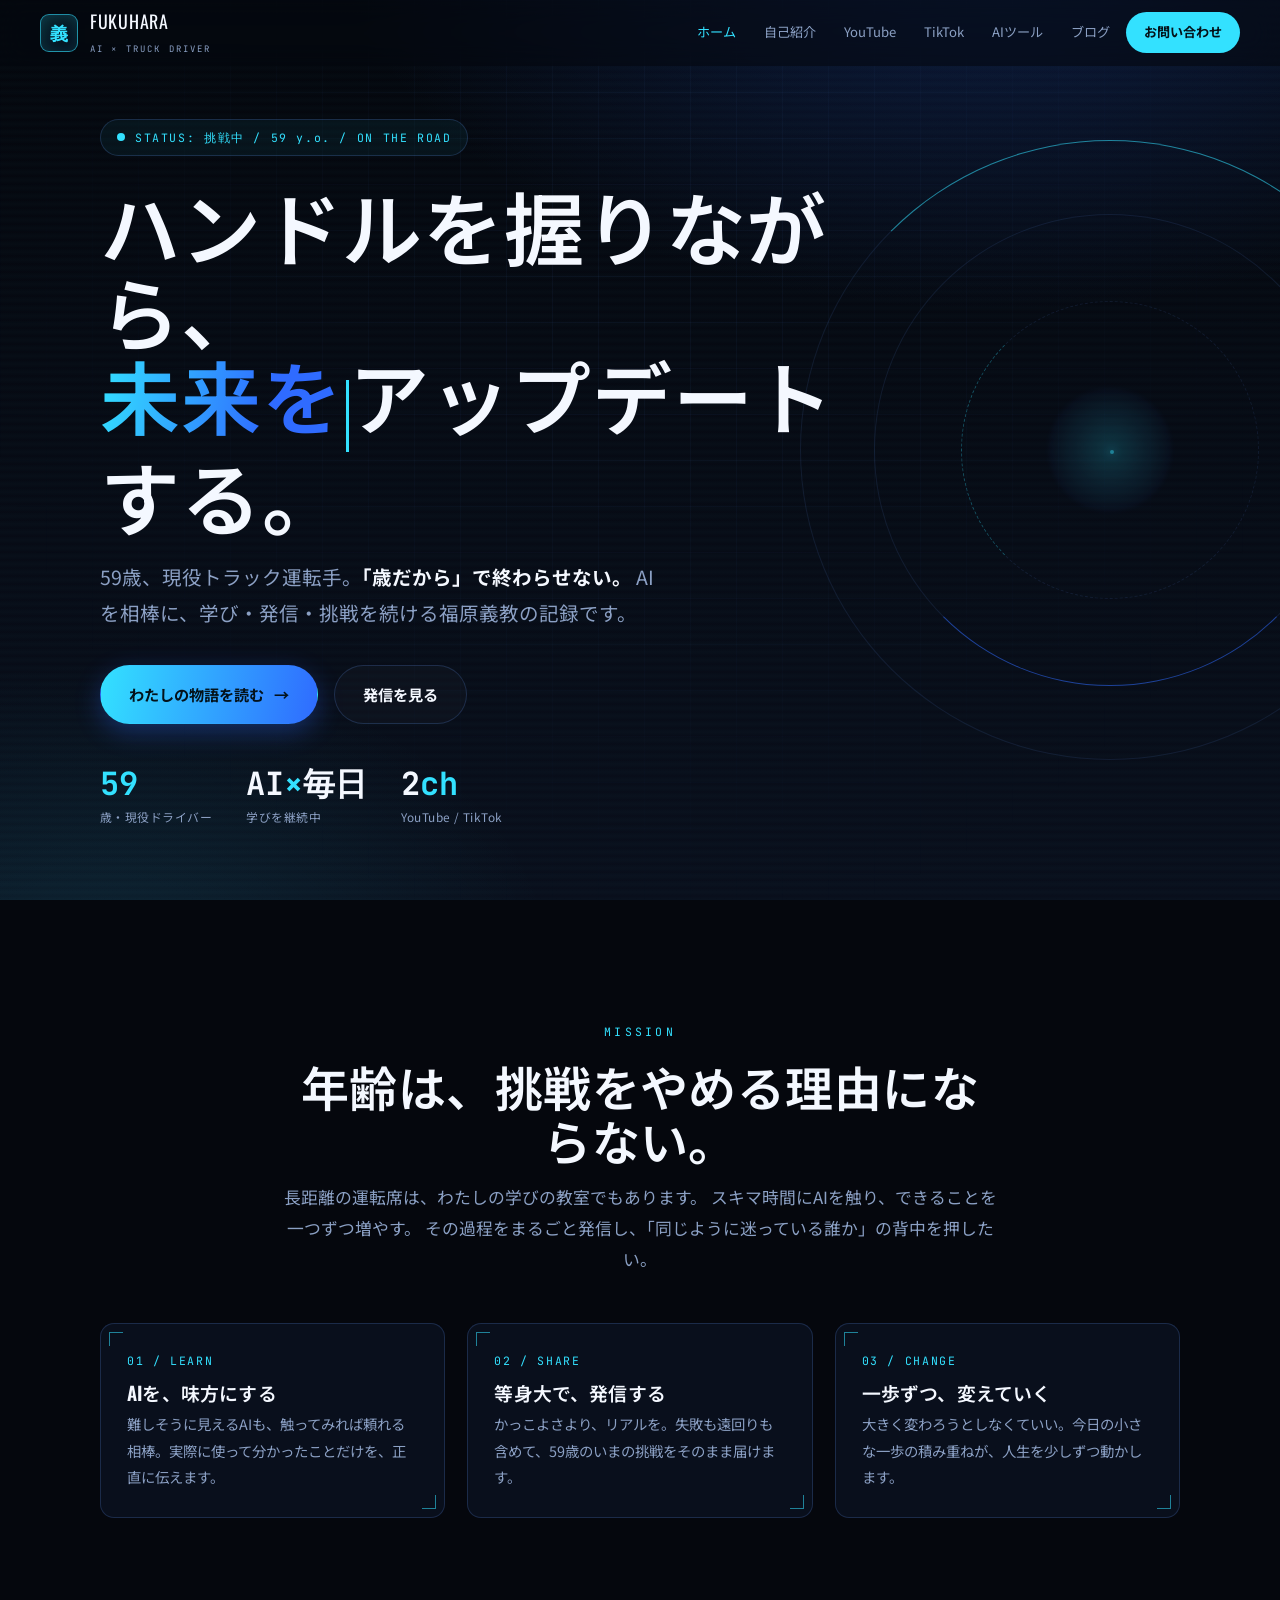
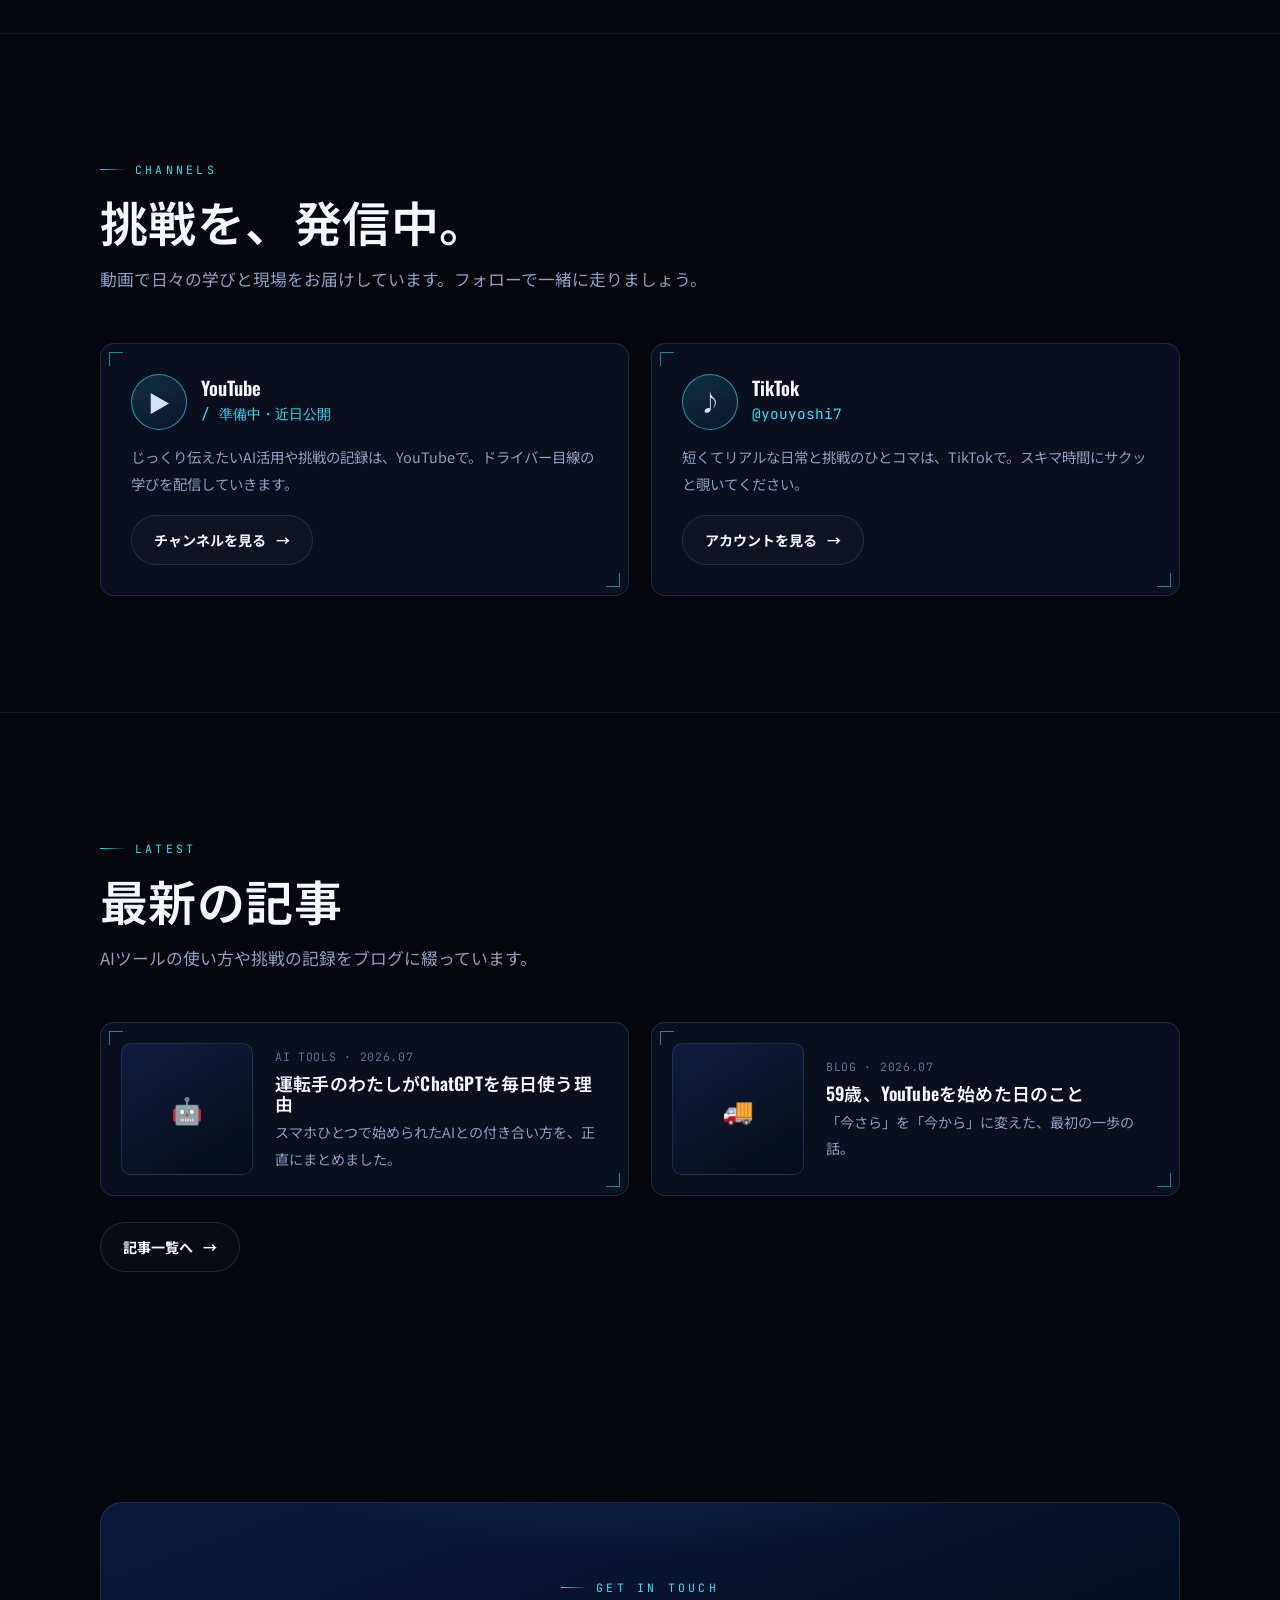
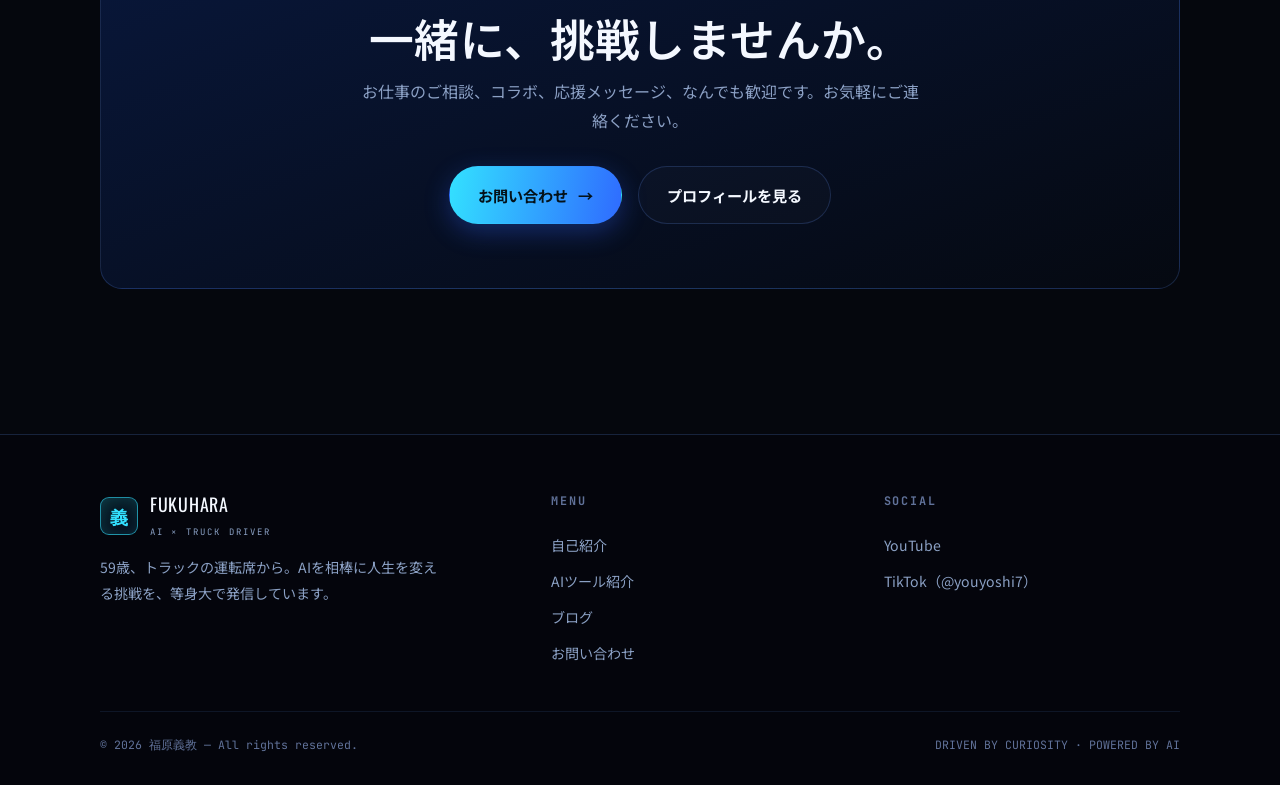
==== commit aa269a9d: "福原義教 個人ブランディングサイトを新規制作 依頼書「個人サイト制作 依頼書」に基づき、59歳トラック運転手が AIで人生を変える挑戦をテーマにした個人サイト一式を作成。  - 全7ページ + 404" ====
--- a/index.html
+++ b/index.html
@@ -3,1187 +3,233 @@
 <head>
   <meta charset="UTF-8">
   <meta name="viewport" content="width=device-width, initial-scale=1.0">
-  <title>三紀運輸株式会社 | 一緒にはたらこう！</title>
-  <link href="https://fonts.googleapis.com/css2?family=Oswald:wght@400;600;700&family=Noto+Sans+JP:wght@300;400;500;700&display=swap" rel="stylesheet">
-  <style>
-    *, *::before, *::after { box-sizing: border-box; margin: 0; padding: 0; }
-
-    :root {
-      --blue-dark: #0D3280;
-      --blue-main: #1A4FAD;
-      --blue-light: #2D6FD4;
-      --gold: #F0A500;
-      --white: #FFFFFF;
-      --off-white: #F7F9FF;
-      --text-dark: #1a1a2e;
-      --text-gray: #555;
-    }
-
-    html { scroll-behavior: smooth; }
-
-    body {
-      font-family: 'Noto Sans JP', sans-serif;
-      color: var(--text-dark);
-      background: var(--white);
-      overflow-x: hidden;
-    }
-
-    /* ========= NAVIGATION ========= */
-    nav {
-      position: fixed;
-      top: 0; left: 0; right: 0;
-      z-index: 1000;
-      background: rgba(13, 50, 128, 0.97);
-      backdrop-filter: blur(8px);
-      display: flex;
-      align-items: center;
-      justify-content: space-between;
-      padding: 0 5%;
-      height: 64px;
-      box-shadow: 0 2px 16px rgba(0,0,0,0.25);
-    }
-
-    .nav-logo {
-      display: flex;
-      align-items: center;
-      gap: 10px;
-      text-decoration: none;
-    }
-
-    .nav-logo-icon {
-      width: 38px;
-      height: 38px;
-    }
-
-    .nav-logo-text {
-      font-family: 'Oswald', sans-serif;
-      font-size: 1.3rem;
-      color: var(--white);
-      line-height: 1.1;
-    }
-
-    .nav-logo-sub {
-      font-size: 0.55rem;
-      letter-spacing: 0.12em;
-      color: #aac4ff;
-      font-family: 'Noto Sans JP', sans-serif;
-      font-weight: 300;
-    }
-
-    .nav-links {
-      display: flex;
-      align-items: center;
-      gap: 6px;
-      list-style: none;
-    }
-
-    .nav-links a {
-      color: #ccd9f5;
-      text-decoration: none;
-      font-size: 0.78rem;
-      font-weight: 400;
-      padding: 6px 10px;
-      border-radius: 4px;
-      transition: color 0.2s, background 0.2s;
-      white-space: nowrap;
-    }
-
-    .nav-links a:hover { color: var(--white); background: rgba(255,255,255,0.1); }
-
-    .nav-apply-btn {
-      background: var(--gold);
-      color: #1a1a1a !important;
-      font-weight: 700 !important;
-      border-radius: 24px !important;
-      padding: 8px 20px !important;
-      font-size: 0.82rem !important;
-      transition: transform 0.2s, box-shadow 0.2s !important;
-    }
-
-    .nav-apply-btn:hover {
-      transform: scale(1.05);
-      box-shadow: 0 4px 16px rgba(240,165,0,0.5);
-      background: var(--gold) !important;
-    }
-
-    .hamburger {
-      display: none;
-      flex-direction: column;
-      gap: 5px;
-      cursor: pointer;
-      padding: 6px;
-    }
-
-    .hamburger span {
-      width: 24px;
-      height: 2px;
-      background: var(--white);
-      border-radius: 2px;
-      transition: all 0.3s;
-    }
-
-    /* ========= HERO ========= */
-    #hero {
-      min-height: 100vh;
-      background: linear-gradient(135deg, var(--blue-dark) 0%, var(--blue-main) 50%, var(--blue-light) 100%);
-      display: flex;
-      flex-direction: column;
-      align-items: center;
-      justify-content: center;
-      padding: 100px 5% 60px;
-      text-align: center;
-      position: relative;
-      overflow: hidden;
-    }
-
-    .hero-bg-pattern {
-      position: absolute;
-      inset: 0;
-      background-image:
-        radial-gradient(circle at 20% 50%, rgba(45,111,212,0.3) 0%, transparent 50%),
-        radial-gradient(circle at 80% 20%, rgba(240,165,0,0.1) 0%, transparent 40%);
-      pointer-events: none;
-    }
-
-    .hero-truck {
-      width: min(480px, 86vw);
-      margin-bottom: 32px;
-      border-radius: 20px;
-      border: 3px solid rgba(255,255,255,0.35);
-      box-shadow: 0 16px 48px rgba(0,0,0,0.45);
-      animation: float 4s ease-in-out infinite;
-    }
-
-    @keyframes float {
-      0%,100% { transform: translateY(0); }
-      50% { transform: translateY(-12px); }
-    }
-
-    .hero-badge {
-      display: inline-block;
-      background: var(--gold);
-      color: #1a1a1a;
-      font-size: 0.82rem;
-      font-weight: 700;
-      padding: 6px 18px;
-      border-radius: 20px;
-      margin-bottom: 16px;
-      letter-spacing: 0.05em;
-      animation: fadein 0.8s ease;
-    }
-
-    .hero-title {
-      font-family: 'Oswald', sans-serif;
-      font-size: clamp(2.2rem, 6vw, 4rem);
-      color: var(--white);
-      line-height: 1.15;
-      margin-bottom: 12px;
-      animation: fadein 1s ease;
-    }
-
-    .hero-title span { color: var(--gold); }
-
-    .hero-sub {
-      font-size: clamp(1rem, 2.5vw, 1.3rem);
-      color: #aac4ff;
-      margin-bottom: 32px;
-      font-weight: 300;
-      animation: fadein 1.2s ease;
-    }
-
-    .hero-buttons {
-      display: flex;
-      gap: 16px;
-      flex-wrap: wrap;
-      justify-content: center;
-      margin-bottom: 60px;
-      animation: fadein 1.4s ease;
-    }
-
-    .btn-primary {
-      background: var(--gold);
-      color: #1a1a1a;
-      padding: 16px 40px;
-      border-radius: 50px;
-      font-size: 1.05rem;
-      font-weight: 700;
-      text-decoration: none;
-      transition: transform 0.2s, box-shadow 0.2s;
-      box-shadow: 0 6px 24px rgba(240,165,0,0.4);
-    }
-
-    .btn-primary:hover { transform: translateY(-3px); box-shadow: 0 10px 32px rgba(240,165,0,0.6); }
-
-    .btn-outline {
-      border: 2px solid rgba(255,255,255,0.7);
-      color: var(--white);
-      padding: 14px 32px;
-      border-radius: 50px;
-      font-size: 1rem;
-      font-weight: 500;
-      text-decoration: none;
-      transition: background 0.2s, border-color 0.2s;
-    }
-
-    .btn-outline:hover { background: rgba(255,255,255,0.15); border-color: var(--white); }
-
-    .hero-locations {
-      display: grid;
-      grid-template-columns: repeat(3, 1fr);
-      gap: 12px;
-      width: 100%;
-      max-width: 720px;
-      margin-bottom: 48px;
-    }
-
-    .location-card {
-      background: rgba(255,255,255,0.1);
-      border: 1px solid rgba(255,255,255,0.2);
-      border-radius: 12px;
-      padding: 14px 10px;
-      color: var(--white);
-      text-align: center;
-      transition: background 0.2s, transform 0.2s;
-      backdrop-filter: blur(4px);
-    }
-
-    .location-card:hover { background: rgba(255,255,255,0.2); transform: translateY(-2px); }
-
-    .location-card .icon { font-size: 1.6rem; margin-bottom: 4px; }
-    .location-card .name { font-size: 0.88rem; font-weight: 700; }
-    .location-card .label { font-size: 0.7rem; color: #aac4ff; }
-
-    .hero-stats {
-      display: flex;
-      gap: 48px;
-      flex-wrap: wrap;
-      justify-content: center;
-    }
-
-    .stat-item { text-align: center; color: var(--white); }
-    .stat-num {
-      font-family: 'Oswald', sans-serif;
-      font-size: 2.4rem;
-      color: var(--gold);
-      line-height: 1;
-    }
-    .stat-label { font-size: 0.78rem; color: #aac4ff; margin-top: 4px; }
-
-    /* ========= MARQUEE ========= */
-    .marquee-wrap {
-      background: var(--blue-dark);
-      padding: 14px 0;
-      overflow: hidden;
-      border-top: 3px solid var(--gold);
-      border-bottom: 3px solid var(--gold);
-    }
-
-    .marquee-track {
-      display: flex;
-      animation: marquee 18s linear infinite;
-      white-space: nowrap;
-      width: max-content;
-    }
-
-    .marquee-item {
-      display: inline-flex;
-      align-items: center;
-      gap: 12px;
-      color: var(--white);
-      font-size: 0.95rem;
-      font-weight: 700;
-      padding: 0 32px;
-      letter-spacing: 0.05em;
-    }
-
-    .marquee-dot { color: var(--gold); font-size: 1.2rem; }
-
-    @keyframes marquee {
-      from { transform: translateX(0); }
-      to { transform: translateX(-50%); }
-    }
-
-    /* ========= SECTIONS ========= */
-    section { padding: 80px 5%; }
-
-    .section-label {
-      display: inline-block;
-      font-family: 'Oswald', sans-serif;
-      font-size: 0.75rem;
-      letter-spacing: 0.2em;
-      color: var(--blue-main);
-      text-transform: uppercase;
-      margin-bottom: 8px;
-    }
-
-    .section-title {
-      font-family: 'Oswald', sans-serif;
-      font-size: clamp(1.8rem, 4vw, 2.8rem);
-      line-height: 1.2;
-      margin-bottom: 12px;
-    }
-
-    .section-desc {
-      font-size: 0.95rem;
-      color: var(--text-gray);
-      max-width: 560px;
-      line-height: 1.8;
-      margin-bottom: 48px;
-    }
-
-    .section-center { text-align: center; }
-    .section-center .section-desc { margin-left: auto; margin-right: auto; }
-
-    /* ========= REASONS ========= */
-    #reasons { background: var(--off-white); }
-
-    .reasons-grid {
-      display: grid;
-      grid-template-columns: repeat(auto-fit, minmax(280px, 1fr));
-      gap: 24px;
-    }
-
-    .reason-card {
-      background: var(--white);
-      border-radius: 16px;
-      padding: 28px 24px;
-      box-shadow: 0 4px 20px rgba(26,79,173,0.08);
-      border-top: 4px solid var(--blue-main);
-      transition: transform 0.3s, box-shadow 0.3s;
-    }
-
-    .reason-card:hover { transform: translateY(-6px); box-shadow: 0 12px 40px rgba(26,79,173,0.16); }
-
-    .reason-icon { font-size: 2.4rem; margin-bottom: 12px; }
-    .reason-num {
-      font-family: 'Oswald', sans-serif;
-      font-size: 0.7rem;
-      color: var(--blue-main);
-      letter-spacing: 0.1em;
-      margin-bottom: 6px;
-    }
-    .reason-title { font-size: 1.1rem; font-weight: 700; margin-bottom: 10px; }
-    .reason-desc { font-size: 0.88rem; color: var(--text-gray); line-height: 1.8; }
-
-    /* ========= FLEET GALLERY ========= */
-    #fleet { background: var(--white); }
-
-    .fleet-hero-photo {
-      width: 100%;
-      border-radius: 20px;
-      box-shadow: 0 12px 40px rgba(26,79,173,0.2);
-      margin-bottom: 16px;
-      display: block;
-    }
-
-    .fleet-hero-caption {
-      text-align: center;
-      font-size: 0.9rem;
-      color: var(--text-gray);
-      margin-bottom: 40px;
-    }
-
-    .fleet-grid {
-      display: grid;
-      grid-template-columns: repeat(auto-fit, minmax(280px, 1fr));
-      gap: 24px;
-    }
-
-    .fleet-card {
-      background: var(--off-white);
-      border-radius: 16px;
-      overflow: hidden;
-      box-shadow: 0 4px 20px rgba(26,79,173,0.08);
-      transition: transform 0.3s, box-shadow 0.3s;
-    }
-
-    .fleet-card:hover { transform: translateY(-6px); box-shadow: 0 12px 40px rgba(26,79,173,0.16); }
-
-    .fleet-card img {
-      width: 100%;
-      aspect-ratio: 4 / 3;
-      object-fit: cover;
-      display: block;
-    }
-
-    .fleet-card-body { padding: 16px 20px; }
-    .fleet-card-title { font-size: 1rem; font-weight: 700; margin-bottom: 6px; }
-    .fleet-card-desc { font-size: 0.85rem; color: var(--text-gray); line-height: 1.7; }
-
-    /* ========= JOBS ========= */
-    #jobs { background: var(--white); }
-
-    .jobs-grid {
-      display: grid;
-      grid-template-columns: repeat(auto-fit, minmax(300px, 1fr));
-      gap: 28px;
-    }
-
-    .job-card {
-      background: var(--off-white);
-      border-radius: 20px;
-      overflow: hidden;
-      box-shadow: 0 4px 24px rgba(0,0,0,0.07);
-      transition: transform 0.3s, box-shadow 0.3s;
-    }
-
-    .job-card:hover { transform: translateY(-6px); box-shadow: 0 16px 48px rgba(26,79,173,0.15); }
-
-    .job-header {
-      background: linear-gradient(135deg, var(--blue-main), var(--blue-light));
-      padding: 28px 24px;
-      color: var(--white);
-      text-align: center;
-    }
-
-    .job-header .icon { font-size: 3rem; margin-bottom: 10px; }
-    .job-header h3 { font-size: 1.2rem; font-weight: 700; margin-bottom: 4px; }
-    .job-header p { font-size: 0.8rem; color: #aac4ff; }
-
-    .job-body { padding: 24px; }
-
-    .job-salary {
-      font-family: 'Oswald', sans-serif;
-      font-size: 1.8rem;
-      color: var(--blue-main);
-      margin-bottom: 4px;
-    }
-
-    .job-salary-label { font-size: 0.75rem; color: var(--text-gray); margin-bottom: 16px; }
-
-    .job-tags { display: flex; flex-wrap: wrap; gap: 8px; margin-bottom: 20px; }
-
-    .job-tag {
-      background: rgba(26,79,173,0.08);
-      color: var(--blue-main);
-      font-size: 0.75rem;
-      font-weight: 700;
-      padding: 4px 12px;
-      border-radius: 20px;
-    }
-
-    .job-apply-btn {
-      display: block;
-      text-align: center;
-      background: var(--gold);
-      color: #1a1a1a;
-      padding: 12px;
-      border-radius: 10px;
-      font-weight: 700;
-      font-size: 0.92rem;
-      text-decoration: none;
-      transition: background 0.2s, transform 0.2s;
-    }
-
-    .job-apply-btn:hover { transform: scale(1.02); box-shadow: 0 4px 16px rgba(240,165,0,0.4); }
-
-    /* ========= VOICES ========= */
-    #voices { background: var(--blue-dark); }
-    #voices .section-title { color: var(--white); }
-    #voices .section-label { color: var(--gold); }
-    #voices .section-desc { color: #aac4ff; }
-
-    .voices-grid {
-      display: grid;
-      grid-template-columns: repeat(auto-fit, minmax(280px, 1fr));
-      gap: 24px;
-    }
-
-    .voice-card {
-      background: rgba(255,255,255,0.07);
-      border: 1px solid rgba(255,255,255,0.12);
-      border-radius: 16px;
-      padding: 28px 24px;
-      backdrop-filter: blur(4px);
-      transition: background 0.3s, transform 0.3s;
-    }
-
-    .voice-card:hover { background: rgba(255,255,255,0.13); transform: translateY(-4px); }
-
-    .voice-avatar {
-      width: 60px;
-      height: 60px;
-      border-radius: 50%;
-      background: linear-gradient(135deg, var(--blue-main), var(--gold));
-      display: flex;
-      align-items: center;
-      justify-content: center;
-      font-size: 1.6rem;
-      margin-bottom: 16px;
-      flex-shrink: 0;
-    }
-
-    .voice-name { font-weight: 700; color: var(--white); margin-bottom: 2px; }
-    .voice-role { font-size: 0.78rem; color: #aac4ff; margin-bottom: 16px; }
-
-    .voice-quote {
-      font-size: 0.9rem;
-      color: #ccd9f5;
-      line-height: 1.9;
-      position: relative;
-      padding-left: 16px;
-    }
-
-    .voice-quote::before {
-      content: '"';
-      position: absolute;
-      left: 0;
-      top: -4px;
-      font-size: 2rem;
-      color: var(--gold);
-      font-family: Georgia, serif;
-      line-height: 1;
-    }
-
-    /* ========= BENEFITS ========= */
-    #benefits { background: var(--off-white); }
-
-    .benefits-grid {
-      display: grid;
-      grid-template-columns: repeat(auto-fit, minmax(220px, 1fr));
-      gap: 20px;
-    }
-
-    .benefit-card {
-      background: var(--white);
-      border-radius: 14px;
-      padding: 24px 20px;
-      text-align: center;
-      box-shadow: 0 2px 16px rgba(0,0,0,0.06);
-      transition: transform 0.3s, box-shadow 0.3s;
-      border-bottom: 3px solid var(--blue-main);
-    }
-
-    .benefit-card:hover { transform: translateY(-4px); box-shadow: 0 10px 32px rgba(26,79,173,0.12); }
-    .benefit-icon { font-size: 2.2rem; margin-bottom: 10px; }
-    .benefit-title { font-weight: 700; font-size: 0.95rem; margin-bottom: 8px; }
-    .benefit-desc { font-size: 0.82rem; color: var(--text-gray); line-height: 1.7; }
-
-    /* ========= COMPANY ========= */
-    #company { background: var(--white); }
-
-    .company-inner {
-      display: grid;
-      grid-template-columns: 1fr 1fr;
-      gap: 60px;
-      align-items: start;
-    }
-
-    .company-intro {
-      font-size: 0.92rem;
-      color: var(--text-gray);
-      line-height: 2;
-      margin-bottom: 24px;
-    }
-
-    .company-table {
-      width: 100%;
-      border-collapse: collapse;
-      font-size: 0.88rem;
-    }
-
-    .company-table tr { border-bottom: 1px solid #e8edf5; }
-    .company-table tr:last-child { border-bottom: none; }
-
-    .company-table th {
-      text-align: left;
-      padding: 12px 14px;
-      background: var(--off-white);
-      color: var(--blue-dark);
-      font-weight: 700;
-      width: 34%;
-      font-size: 0.82rem;
-    }
-
-    .company-table td {
-      padding: 12px 14px;
-      color: var(--text-dark);
-      line-height: 1.7;
-    }
-
-    .location-badges {
-      display: flex;
-      flex-wrap: wrap;
-      gap: 8px;
-      margin-top: 16px;
-    }
-
-    .location-badge {
-      background: rgba(26,79,173,0.08);
-      color: var(--blue-main);
-      font-size: 0.78rem;
-      font-weight: 700;
-      padding: 6px 14px;
-      border-radius: 20px;
-      border: 1px solid rgba(26,79,173,0.2);
-    }
-
-    /* ========= CTA ========= */
-    #cta {
-      background: linear-gradient(135deg, var(--blue-dark) 0%, var(--blue-main) 100%);
-      text-align: center;
-      padding: 100px 5%;
-      position: relative;
-      overflow: hidden;
-    }
-
-    #cta::before {
-      content: '';
-      position: absolute;
-      inset: 0;
-      background: radial-gradient(circle at 50% 50%, rgba(240,165,0,0.08) 0%, transparent 60%);
-    }
-
-    .cta-label { color: var(--gold); letter-spacing: 0.2em; font-size: 0.78rem; font-weight: 700; text-transform: uppercase; margin-bottom: 12px; }
-    .cta-title { font-family: 'Oswald', sans-serif; font-size: clamp(2rem, 5vw, 3.2rem); color: var(--white); margin-bottom: 16px; }
-    .cta-desc { color: #aac4ff; font-size: 0.95rem; margin-bottom: 40px; line-height: 1.8; }
-
-    .cta-buttons {
-      display: flex;
-      gap: 20px;
-      flex-wrap: wrap;
-      justify-content: center;
-      margin-bottom: 40px;
-    }
-
-    .btn-tel {
-      display: inline-flex;
-      align-items: center;
-      gap: 10px;
-      background: rgba(255,255,255,0.12);
-      border: 2px solid rgba(255,255,255,0.4);
-      color: var(--white);
-      padding: 16px 32px;
-      border-radius: 50px;
-      font-size: 1.1rem;
-      font-weight: 700;
-      text-decoration: none;
-      transition: background 0.2s;
-    }
-
-    .btn-tel:hover { background: rgba(255,255,255,0.22); }
-
-    .cta-hours {
-      font-size: 0.8rem;
-      color: #aac4ff;
-    }
-
-    /* ========= FOOTER ========= */
-    footer {
-      background: #050f24;
-      color: #7a93c8;
-      padding: 40px 5% 24px;
-    }
-
-    .footer-inner {
-      display: flex;
-      align-items: center;
-      justify-content: space-between;
-      flex-wrap: wrap;
-      gap: 20px;
-      margin-bottom: 24px;
-    }
-
-    .footer-logo {
-      font-family: 'Oswald', sans-serif;
-      font-size: 1.3rem;
-      color: var(--white);
-    }
-
-    .footer-links {
-      display: flex;
-      gap: 20px;
-      flex-wrap: wrap;
-      list-style: none;
-    }
-
-    .footer-links a {
-      color: #7a93c8;
-      text-decoration: none;
-      font-size: 0.8rem;
-      transition: color 0.2s;
-    }
-
-    .footer-links a:hover { color: var(--white); }
-
-    .footer-copy {
-      text-align: center;
-      font-size: 0.75rem;
-      border-top: 1px solid #1a2a4a;
-      padding-top: 20px;
-      color: #4a6090;
-    }
-
-    /* ========= FADE IN ANIMATION ========= */
-    .fade-in {
-      opacity: 0;
-      transform: translateY(30px);
-      transition: opacity 0.7s ease, transform 0.7s ease;
-    }
-
-    .fade-in.visible { opacity: 1; transform: translateY(0); }
-
-    @keyframes fadein {
-      from { opacity: 0; transform: translateY(20px); }
-      to { opacity: 1; transform: translateY(0); }
-    }
-
-    /* ========= RESPONSIVE ========= */
-    @media (max-width: 768px) {
-      nav { padding: 0 4%; }
-      .nav-links { display: none; flex-direction: column; position: absolute; top: 64px; left: 0; right: 0; background: var(--blue-dark); padding: 20px; gap: 4px; }
-      .nav-links.open { display: flex; }
-      .nav-links li { width: 100%; }
-      .nav-links a { display: block; padding: 10px 16px; }
-      .hamburger { display: flex; }
-      .hero-locations { grid-template-columns: repeat(2, 1fr); }
-      .company-inner { grid-template-columns: 1fr; gap: 40px; }
-      section { padding: 60px 5%; }
-    }
-
-    @media (max-width: 480px) {
-      .hero-locations { grid-template-columns: repeat(2, 1fr); }
-      .hero-stats { gap: 28px; }
-      .stat-num { font-size: 2rem; }
-    }
-  </style>
+  <title>福原義教 | 59歳トラック運転手がAIで人生を変える挑戦</title>
+  <meta name="description" content="59歳・現役トラック運転手の福原義教が、AIを武器に人生を変えていく挑戦の記録。YouTube・TikTokでの発信、実際に使っているAIツール、日々の学びをまとめた個人サイトです。">
+  <meta name="theme-color" content="#05070d">
+  <meta name="robots" content="index, follow">
+  <link rel="canonical" href="https://yoshinori7779-pixel.github.io/sanki-hompage/">
+
+  <!-- OGP -->
+  <meta property="og:type" content="website">
+  <meta property="og:site_name" content="福原義教 公式サイト">
+  <meta property="og:title" content="福原義教 | 59歳トラック運転手がAIで人生を変える挑戦">
+  <meta property="og:description" content="59歳・現役トラック運転手がAIを武器に人生を変えていく挑戦の記録。">
+  <meta property="og:url" content="https://yoshinori7779-pixel.github.io/sanki-hompage/">
+  <meta property="og:image" content="https://yoshinori7779-pixel.github.io/sanki-hompage/assets/ogp.png">
+  <meta name="twitter:card" content="summary_large_image">
+
+  <link rel="icon" href="data:image/svg+xml,<svg xmlns='http://www.w3.org/2000/svg' viewBox='0 0 32 32'><rect width='32' height='32' rx='7' fill='%2305070d'/><text x='16' y='23' font-family='Oswald,sans-serif' font-size='18' font-weight='700' text-anchor='middle' fill='%2333e1ff'>義</text></svg>">
+
+  <link rel="preconnect" href="https://fonts.googleapis.com">
+  <link rel="preconnect" href="https://fonts.gstatic.com" crossorigin>
+  <link href="https://fonts.googleapis.com/css2?family=Oswald:wght@500;600;700&family=Noto+Sans+JP:wght@300;400;500;700&family=JetBrains+Mono:wght@400;500;700&display=swap" rel="stylesheet">
+  <link rel="stylesheet" href="assets/style.css">
+  <link rel="stylesheet" href="assets/hero-motion.css">
 </head>
 <body>
-
-<!-- ========= NAVIGATION ========= -->
-<nav>
-  <a href="#hero" class="nav-logo">
-    <svg class="nav-logo-icon" viewBox="0 0 38 38" fill="none" xmlns="http://www.w3.org/2000/svg">
-      <rect width="38" height="38" rx="8" fill="#F0A500"/>
-      <text x="50%" y="26" text-anchor="middle" font-family="Oswald" font-size="18" font-weight="700" fill="#0D3280">三紀</text>
-    </svg>
-    <div>
-      <div class="nav-logo-text">三紀運輸</div>
-      <div class="nav-logo-sub">SANKI TRANSPORT CO.,LTD.</div>
-    </div>
+<a class="skip-link" href="#main">本文へスキップ</a>
+
+<header class="site-header">
+  <a class="brand" href="index.html" aria-label="福原義教 ホーム">
+    <span class="brand-mark"><span>義</span></span>
+    <span>
+      <span class="brand-name">FUKUHARA</span>
+      <span class="brand-tag">AI × TRUCK DRIVER</span>
+    </span>
   </a>
-  <ul class="nav-links" id="navLinks">
-    <li><a href="#reasons">えらばれる理由</a></li>
-    <li><a href="#fleet">車両紹介</a></li>
-    <li><a href="#jobs">おしごと</a></li>
-    <li><a href="#voices">社員の声</a></li>
-    <li><a href="#benefits">おきにいり</a></li>
-    <li><a href="#company">会社のこと</a></li>
-    <li><a href="#cta" class="nav-apply-btn">📩 おうぼする</a></li>
-  </ul>
-  <div class="hamburger" id="hamburger" onclick="toggleMenu()">
+  <button class="nav-toggle" aria-label="メニューを開閉" aria-expanded="false" aria-controls="primary-nav">
     <span></span><span></span><span></span>
+  </button>
+  <nav class="nav" id="primary-nav" aria-label="メインナビゲーション">
+    <a href="index.html">ホーム</a>
+    <a href="about.html">自己紹介</a>
+    <a href="youtube.html">YouTube</a>
+    <a href="tiktok.html">TikTok</a>
+    <a href="ai-tools.html">AIツール</a>
+    <a href="blog.html">ブログ</a>
+    <a href="contact.html" class="nav-cta">お問い合わせ</a>
+  </nav>
+</header>
+
+<main id="main">
+
+  <!-- ============ HERO ============ -->
+  <section class="hero">
+    <div class="hero-scan" aria-hidden="true"></div>
+    <div class="hero-ring" aria-hidden="true">
+      <div class="r r1"></div><div class="r r2"></div><div class="r r3"></div>
+      <div class="core"></div><div class="tick"></div>
+    </div>
+    <div class="container">
+      <div class="hero-inner">
+        <p class="hero-status"><span class="dot"></span> STATUS: 挑戦中 / 59 y.o. / ON THE ROAD</p>
+        <h1 class="hero-title">
+          <span class="line">ハンドルを握りながら、</span>
+          <span class="line"><span class="grad" data-type="人生を|未来を|自分を"></span>アップデートする。</span>
+        </h1>
+        <p class="hero-lead">
+          59歳、現役トラック運転手。<b>「歳だから」で終わらせない。</b>
+          AIを相棒に、学び・発信・挑戦を続ける福原義教の記録です。
+        </p>
+        <div class="hero-actions">
+          <a href="about.html" class="btn btn-primary">わたしの物語を読む <span class="arrow">→</span></a>
+          <a href="youtube.html" class="btn btn-ghost">発信を見る</a>
+        </div>
+        <div class="hero-metrics">
+          <div class="hero-metric"><div class="v"><span>59</span></div><div class="k">歳・現役ドライバー</div></div>
+          <div class="hero-metric"><div class="v">AI<span>×</span>毎日</div><div class="k">学びを継続中</div></div>
+          <div class="hero-metric"><div class="v">2<span>ch</span></div><div class="k">YouTube / TikTok</div></div>
+        </div>
+      </div>
+    </div>
+  </section>
+
+  <!-- ============ MISSION ============ -->
+  <section id="mission">
+    <div class="container">
+      <div class="section-head center reveal">
+        <span class="eyebrow">Mission</span>
+        <h2 class="title">年齢は、挑戦をやめる理由にならない。</h2>
+        <p class="lead">
+          長距離の運転席は、わたしの学びの教室でもあります。
+          スキマ時間にAIを触り、できることを一つずつ増やす。
+          その過程をまるごと発信し、「同じように迷っている誰か」の背中を押したい。
+        </p>
+      </div>
+      <div class="grid cols-3">
+        <article class="panel reveal">
+          <p class="card-index">01 / LEARN</p>
+          <h3 class="card-title">AIを、味方にする</h3>
+          <p class="card-text">難しそうに見えるAIも、触ってみれば頼れる相棒。実際に使って分かったことだけを、正直に伝えます。</p>
+        </article>
+        <article class="panel reveal d1">
+          <p class="card-index">02 / SHARE</p>
+          <h3 class="card-title">等身大で、発信する</h3>
+          <p class="card-text">かっこよさより、リアルを。失敗も遠回りも含めて、59歳のいまの挑戦をそのまま届けます。</p>
+        </article>
+        <article class="panel reveal d2">
+          <p class="card-index">03 / CHANGE</p>
+          <h3 class="card-title">一歩ずつ、変えていく</h3>
+          <p class="card-text">大きく変わろうとしなくていい。今日の小さな一歩の積み重ねが、人生を少しずつ動かします。</p>
+        </article>
+      </div>
+    </div>
+  </section>
+
+  <!-- ============ CHANNELS ============ -->
+  <section id="channels" style="border-top:1px solid var(--line-soft);">
+    <div class="container">
+      <div class="section-head reveal">
+        <span class="eyebrow">Channels</span>
+        <h2 class="title">挑戦を、発信中。</h2>
+        <p class="lead">動画で日々の学びと現場をお届けしています。フォローで一緒に走りましょう。</p>
+      </div>
+      <div class="grid cols-2">
+        <article class="panel reveal" style="padding:30px;">
+          <div style="display:flex;align-items:center;gap:14px;margin-bottom:14px;">
+            <span class="channel-avatar" style="width:56px;height:56px;font-size:1.4rem;margin:0;">▶</span>
+            <div>
+              <h3 class="card-title" style="margin:0;">YouTube</h3>
+              <span class="channel-handle">/ 準備中・近日公開</span>
+            </div>
+          </div>
+          <p class="card-text" style="margin-bottom:18px;">じっくり伝えたいAI活用や挑戦の記録は、YouTubeで。ドライバー目線の学びを配信していきます。</p>
+          <a href="youtube.html" class="btn btn-ghost" style="font-size:0.88rem;padding:11px 22px;">チャンネルを見る <span class="arrow">→</span></a>
+        </article>
+        <article class="panel reveal d1" style="padding:30px;">
+          <div style="display:flex;align-items:center;gap:14px;margin-bottom:14px;">
+            <span class="channel-avatar" style="width:56px;height:56px;font-size:1.4rem;margin:0;">♪</span>
+            <div>
+              <h3 class="card-title" style="margin:0;">TikTok</h3>
+              <span class="channel-handle">@youyoshi7</span>
+            </div>
+          </div>
+          <p class="card-text" style="margin-bottom:18px;">短くてリアルな日常と挑戦のひとコマは、TikTokで。スキマ時間にサクッと覗いてください。</p>
+          <a href="tiktok.html" class="btn btn-ghost" style="font-size:0.88rem;padding:11px 22px;">アカウントを見る <span class="arrow">→</span></a>
+        </article>
+      </div>
+    </div>
+  </section>
+
+  <!-- ============ LATEST POSTS ============ -->
+  <section id="latest" style="border-top:1px solid var(--line-soft);">
+    <div class="container">
+      <div class="section-head reveal">
+        <span class="eyebrow">Latest</span>
+        <h2 class="title">最新の記事</h2>
+        <p class="lead">AIツールの使い方や挑戦の記録をブログに綴っています。</p>
+      </div>
+      <div class="grid cols-2">
+        <article class="panel post reveal">
+          <div class="thumb">🤖</div>
+          <div>
+            <p class="meta">AI TOOLS · 2026.07</p>
+            <h3 class="post-title"><a href="ai-tools.html">運転手のわたしがChatGPTを毎日使う理由</a></h3>
+            <p class="excerpt">スマホひとつで始められたAIとの付き合い方を、正直にまとめました。</p>
+          </div>
+        </article>
+        <article class="panel post reveal d1">
+          <div class="thumb">🚚</div>
+          <div>
+            <p class="meta">BLOG · 2026.07</p>
+            <h3 class="post-title"><a href="blog.html">59歳、YouTubeを始めた日のこと</a></h3>
+            <p class="excerpt">「今さら」を「今から」に変えた、最初の一歩の話。</p>
+          </div>
+        </article>
+      </div>
+      <div style="margin-top:26px;">
+        <a href="blog.html" class="btn btn-ghost" style="font-size:0.88rem;padding:11px 22px;">記事一覧へ <span class="arrow">→</span></a>
+      </div>
+    </div>
+  </section>
+
+  <!-- ============ CTA ============ -->
+  <section id="cta">
+    <div class="container">
+      <div class="cta-band reveal">
+        <span class="eyebrow" style="justify-content:center;">Get in touch</span>
+        <h2 class="title" style="margin-top:14px;">一緒に、挑戦しませんか。</h2>
+        <p class="lead">お仕事のご相談、コラボ、応援メッセージ、なんでも歓迎です。お気軽にご連絡ください。</p>
+        <div class="cta-actions">
+          <a href="contact.html" class="btn btn-primary">お問い合わせ <span class="arrow">→</span></a>
+          <a href="about.html" class="btn btn-ghost">プロフィールを見る</a>
+        </div>
+      </div>
+    </div>
+  </section>
+
+</main>
+
+<footer class="site-footer">
+  <div class="container">
+    <div class="footer-grid">
+      <div>
+        <a class="brand" href="index.html">
+          <span class="brand-mark"><span>義</span></span>
+          <span><span class="brand-name">FUKUHARA</span><span class="brand-tag">AI × TRUCK DRIVER</span></span>
+        </a>
+        <p class="footer-about">59歳、トラックの運転席から。AIを相棒に人生を変える挑戦を、等身大で発信しています。</p>
+      </div>
+      <div class="footer-col">
+        <h4>Menu</h4>
+        <a href="about.html">自己紹介</a>
+        <a href="ai-tools.html">AIツール紹介</a>
+        <a href="blog.html">ブログ</a>
+        <a href="contact.html">お問い合わせ</a>
+      </div>
+      <div class="footer-col">
+        <h4>Social</h4>
+        <a href="youtube.html">YouTube</a>
+        <a href="tiktok.html">TikTok（@youyoshi7）</a>
+      </div>
+    </div>
+    <div class="footer-bottom">
+      <span>© <span id="year">2026</span> 福原義教 — All rights reserved.</span>
+      <span>DRIVEN BY CURIOSITY · POWERED BY AI</span>
+    </div>
   </div>
-</nav>
-
-<!-- ========= HERO ========= -->
-<section id="hero">
-  <div class="hero-bg-pattern"></div>
-
-  <!-- 三紀運輸の実車写真 -->
-  <img class="hero-truck" src="images/truck-front.jpg" alt="三紀運輸のトラック（SANKI GROUP）" loading="eager">
-
-  <div class="hero-badge">🚛 ドライバー・スタッフ　大募集中！</div>
-  <h1 class="hero-title">いっしょに<span>はたらこう！</span><br>三紀運輸は<span>あなたを待ってます</span></h1>
-  <p class="hero-sub">大阪を中心に関西・全国へ。安全・まじめ・チームワーク。<br>未経験のかたも、しっかりサポートします。</p>
-
-  <div class="hero-buttons">
-    <a href="#cta" class="btn-primary">📩 今すぐ おうぼする</a>
-    <a href="#jobs" class="btn-outline">👀 おしごとを見る</a>
-  </div>
-
-  <div class="hero-locations">
-    <div class="location-card"><div class="icon">🏢</div><div class="name">茨木センター</div><div class="label">本社・物流拠点</div></div>
-    <div class="location-card"><div class="icon">🏭</div><div class="name">大阪センター</div><div class="label">関西メイン拠点</div></div>
-    <div class="location-card"><div class="icon">🚉</div><div class="name">神戸センター</div><div class="label">兵庫エリア担当</div></div>
-    <div class="location-card"><div class="icon">🏔</div><div class="name">京都センター</div><div class="label">古都エリア担当</div></div>
-    <div class="location-card"><div class="icon">🌊</div><div class="name">滋賀センター</div><div class="label">湖南エリア担当</div></div>
-    <div class="location-card"><div class="icon">🌸</div><div class="name">奈良センター</div><div class="label">南近畿エリア担当</div></div>
-  </div>
-
-  <div class="hero-stats">
-    <div class="stat-item"><div class="stat-num">6</div><div class="stat-label">ぜんぶで 6つの 拠点</div></div>
-    <div class="stat-item"><div class="stat-num">○○</div><div class="stat-label">なかまの かず（名）</div></div>
-    <div class="stat-item"><div class="stat-num">○○</div><div class="stat-label">年間おやすみ（日）</div></div>
-  </div>
-</section>
-
-<!-- ========= MARQUEE ========= -->
-<div class="marquee-wrap">
-  <div class="marquee-track" id="marquee">
-    <span class="marquee-item">🏢 茨木センター <span class="marquee-dot">✦</span></span>
-    <span class="marquee-item">🏭 大阪センター <span class="marquee-dot">✦</span></span>
-    <span class="marquee-item">🚉 神戸センター <span class="marquee-dot">✦</span></span>
-    <span class="marquee-item">🏔 京都センター <span class="marquee-dot">✦</span></span>
-    <span class="marquee-item">🌊 滋賀センター <span class="marquee-dot">✦</span></span>
-    <span class="marquee-item">🌸 奈良センター <span class="marquee-dot">✦</span></span>
-    <!-- duplicate for seamless loop -->
-    <span class="marquee-item">🏢 茨木センター <span class="marquee-dot">✦</span></span>
-    <span class="marquee-item">🏭 大阪センター <span class="marquee-dot">✦</span></span>
-    <span class="marquee-item">🚉 神戸センター <span class="marquee-dot">✦</span></span>
-    <span class="marquee-item">🏔 京都センター <span class="marquee-dot">✦</span></span>
-    <span class="marquee-item">🌊 滋賀センター <span class="marquee-dot">✦</span></span>
-    <span class="marquee-item">🌸 奈良センター <span class="marquee-dot">✦</span></span>
-  </div>
-</div>
-
-<!-- ========= REASONS ========= -->
-<section id="reasons">
-  <div class="section-center fade-in">
-    <div class="section-label">Why Choose Us</div>
-    <h2 class="section-title">三紀運輸が<span style="color:var(--blue-main)">えらばれる</span> 6つのわけ</h2>
-    <p class="section-desc">はたらく人が「ここでよかった」と思えるように、たくさんのことを大切にしています。</p>
-  </div>
-  <div class="reasons-grid">
-    <div class="reason-card fade-in">
-      <div class="reason-icon">💰</div>
-      <div class="reason-num">REASON 01</div>
-      <div class="reason-title">お給料がしっかりもらえる</div>
-      <div class="reason-desc">月給制で、毎月安定したお金がもらえます。がんばった分だけ昇給のチャンスもあります！</div>
-    </div>
-    <div class="reason-card fade-in">
-      <div class="reason-icon">📅</div>
-      <div class="reason-num">REASON 02</div>
-      <div class="reason-title">おやすみがたくさんある</div>
-      <div class="reason-desc">年間○○日のおやすみ。家族や友だちとの時間もしっかり取れます。ゆとりある生活を応援！</div>
-    </div>
-    <div class="reason-card fade-in">
-      <div class="reason-icon">🚛</div>
-      <div class="reason-num">REASON 03</div>
-      <div class="reason-title">新しいトラックで安心</div>
-      <div class="reason-desc">新しくてきれいなトラックを使っています。いつも整備されているので安心してはたらけます。</div>
-    </div>
-    <div class="reason-card fade-in">
-      <div class="reason-icon">🦺</div>
-      <div class="reason-num">REASON 04</div>
-      <div class="reason-title">安全第一！みんなで守る</div>
-      <div class="reason-desc">安全教育をしっかりおこなっています。みんなが安全で元気にはたらけることが一番大切です。</div>
-    </div>
-    <div class="reason-card fade-in">
-      <div class="reason-icon">📈</div>
-      <div class="reason-num">REASON 05</div>
-      <div class="reason-title">ステップアップできる</div>
-      <div class="reason-desc">免許の取得サポートや研修制度があります。未経験から大型ドライバーになることも夢じゃない！</div>
-    </div>
-    <div class="reason-card fade-in">
-      <div class="reason-icon">😊</div>
-      <div class="reason-num">REASON 06</div>
-      <div class="reason-title">なかよくはたらける職場</div>
-      <div class="reason-desc">先輩がやさしく教えてくれます。新しく入った人もすぐになじめる、あたたかい職場です。</div>
-    </div>
-  </div>
-</section>
-
-<!-- ========= FLEET GALLERY ========= -->
-<section id="fleet">
-  <div class="section-center fade-in">
-    <div class="section-label">Our Fleet</div>
-    <h2 class="section-title">わたしたちの<span style="color:var(--blue-main)">車両</span>を紹介します</h2>
-    <p class="section-desc">きれいに整備されたトラックがずらり。この車たちと一緒に、毎日荷物を届けています。</p>
-  </div>
-
-  <div class="fade-in">
-    <img class="fleet-hero-photo" src="images/fleet-lineup-1.jpg" alt="三紀運輸のトラックがずらりと並んだ車列" loading="lazy">
-    <p class="fleet-hero-caption">ずらりと並んだSANKI GROUPのトラック。この規模で毎日、関西・全国へ走っています。</p>
-  </div>
-
-  <div class="fleet-grid">
-    <div class="fleet-card fade-in">
-      <img src="images/truck-front-side.jpg" alt="三紀運輸の大型トラック" loading="lazy">
-      <div class="fleet-card-body">
-        <div class="fleet-card-title">🚛 大型トラック</div>
-        <div class="fleet-card-desc">ピカピカに磨かれた大型車。いつもきれいに整備されているので、気持ちよく安全に運転できます。</div>
-      </div>
-    </div>
-    <div class="fleet-card fade-in">
-      <img src="images/cold-express-sky.jpg" alt="COLD EXPRESS 冷凍・冷蔵輸送車" loading="lazy">
-      <div class="fleet-card-body">
-        <div class="fleet-card-title">🐧 COLD EXPRESS（冷凍・冷蔵車）</div>
-        <div class="fleet-card-desc">ペンギンのマークが目印の冷凍・冷蔵輸送車。食品などの大切な荷物を、新鮮なまま届けます。</div>
-      </div>
-    </div>
-    <div class="fleet-card fade-in">
-      <img src="images/fleet-lineup-2.jpg" alt="整列した三紀運輸のトラック" loading="lazy">
-      <div class="fleet-card-body">
-        <div class="fleet-card-title">✨ チームの誇り</div>
-        <div class="fleet-card-desc">きちんと整列したトラックは、私たちのまじめさの証。あなたの相棒になる1台もここにあります。</div>
-      </div>
-    </div>
-  </div>
-</section>
-
-<!-- ========= JOBS ========= -->
-<section id="jobs">
-  <div class="section-center fade-in">
-    <div class="section-label">Recruitment</div>
-    <h2 class="section-title">どんな<span style="color:var(--blue-main)">おしごと</span>があるの？</h2>
-    <p class="section-desc">あなたにぴったりのおしごとを見つけてください。未経験でも大丈夫！</p>
-  </div>
-  <div class="jobs-grid">
-    <div class="job-card fade-in">
-      <div class="job-header">
-        <div class="icon">🚛</div>
-        <h3>大型ドライバー</h3>
-        <p>Large Truck Driver</p>
-      </div>
-      <div class="job-body">
-        <div class="job-salary">月給 ○○万円〜</div>
-        <div class="job-salary-label">※経験・スキルにより変動</div>
-        <div class="job-tags">
-          <span class="job-tag">🪪 大型免許</span>
-          <span class="job-tag">📦 長距離OK</span>
-          <span class="job-tag">💰 高収入</span>
-        </div>
-        <p style="font-size:0.85rem;color:var(--text-gray);line-height:1.8;margin-bottom:20px;">
-          大きなトラックで荷物を運ぶおしごとです。経験がある方はもちろん、大型免許取得をめざす方もサポートします！
-        </p>
-        <a href="#cta" class="job-apply-btn">📩 このおしごとにおうぼする</a>
-      </div>
-    </div>
-
-    <div class="job-card fade-in">
-      <div class="job-header" style="background: linear-gradient(135deg, #1565C0, #2D6FD4);">
-        <div class="icon">🚐</div>
-        <h3>中型・小型ドライバー</h3>
-        <p>Medium / Light Truck Driver</p>
-      </div>
-      <div class="job-body">
-        <div class="job-salary">月給 ○○万円〜</div>
-        <div class="job-salary-label">※経験・スキルにより変動</div>
-        <div class="job-tags">
-          <span class="job-tag">🪪 普通免許OK</span>
-          <span class="job-tag">🏙 地域配送</span>
-          <span class="job-tag">🌱 未経験歓迎</span>
-        </div>
-        <p style="font-size:0.85rem;color:var(--text-gray);line-height:1.8;margin-bottom:20px;">
-          地域を走る身近な配送のおしごとです。普通免許があればはじめられます。未経験の方も大歓迎！
-        </p>
-        <a href="#cta" class="job-apply-btn">📩 このおしごとにおうぼする</a>
-      </div>
-    </div>
-
-    <div class="job-card fade-in">
-      <div class="job-header" style="background: linear-gradient(135deg, #0D3280, #1A4FAD);">
-        <div class="icon">📦</div>
-        <h3>センタースタッフ</h3>
-        <p>Logistics Center Staff</p>
-      </div>
-      <div class="job-body">
-        <div class="job-salary">月給 ○○万円〜</div>
-        <div class="job-salary-label">※経験・スキルにより変動</div>
-        <div class="job-tags">
-          <span class="job-tag">🏢 屋内作業</span>
-          <span class="job-tag">🌱 未経験歓迎</span>
-          <span class="job-tag">👫 チームワーク</span>
-        </div>
-        <p style="font-size:0.85rem;color:var(--text-gray);line-height:1.8;margin-bottom:20px;">
-          倉庫・センターでの荷物の整理や管理をするおしごとです。チームでいっしょにはたらく楽しさがあります！
-        </p>
-        <a href="#cta" class="job-apply-btn">📩 このおしごとにおうぼする</a>
-      </div>
-    </div>
-  </div>
-</section>
-
-<!-- ========= VOICES ========= -->
-<section id="voices">
-  <div class="section-center fade-in">
-    <div class="section-label">Employee Voices</div>
-    <h2 class="section-title" style="color:white;">なかまの<span style="color:var(--gold)">声</span>をきこう</h2>
-    <p class="section-desc">実際に三紀運輸ではたらいている人のリアルな声をご紹介します。</p>
-  </div>
-  <div class="voices-grid">
-    <div class="voice-card fade-in">
-      <div style="display:flex;align-items:center;gap:14px;margin-bottom:12px;">
-        <div class="voice-avatar">👨</div>
-        <div>
-          <div class="voice-name">Aさん（30代）</div>
-          <div class="voice-role">大型ドライバー ／ 入社4年目</div>
-        </div>
-      </div>
-      <div class="voice-quote">最初は不安でしたが、先輩がやさしく教えてくれてすぐになれました。給料も安定しているし、家族との時間もしっかり取れています。毎日楽しく仕事できています！</div>
-    </div>
-    <div class="voice-card fade-in">
-      <div style="display:flex;align-items:center;gap:14px;margin-bottom:12px;">
-        <div class="voice-avatar">👩</div>
-        <div>
-          <div class="voice-name">Bさん（20代）</div>
-          <div class="voice-role">センタースタッフ ／ 入社2年目</div>
-        </div>
-      </div>
-      <div class="voice-quote">未経験からはじめましたが、研修がしっかりしていて安心でした。チームのみんなが仲良くて、毎日笑顔で働けています。将来はリーダーをめざしています！</div>
-    </div>
-    <div class="voice-card fade-in">
-      <div style="display:flex;align-items:center;gap:14px;margin-bottom:12px;">
-        <div class="voice-avatar">👨‍🦱</div>
-        <div>
-          <div class="voice-name">Cさん（40代）</div>
-          <div class="voice-role">中型ドライバー ／ 入社7年目</div>
-        </div>
-      </div>
-      <div class="voice-quote">長く働き続けられる会社です。福利厚生がしっかりしているし、休みもとりやすい。子育て中でも無理なく続けられるので、本当に助かっています。</div>
-    </div>
-  </div>
-</section>
-
-<!-- ========= BENEFITS ========= -->
-<section id="benefits">
-  <div class="section-center fade-in">
-    <div class="section-label">Benefits</div>
-    <h2 class="section-title">うれしい<span style="color:var(--blue-main)">待遇・福利厚生</span></h2>
-    <p class="section-desc">三紀運輸ではたらく人が安心してくらせるように、いろんなサポートがあります。</p>
-  </div>
-  <div class="benefits-grid">
-    <div class="benefit-card fade-in">
-      <div class="benefit-icon">💴</div>
-      <div class="benefit-title">安定したお給料</div>
-      <div class="benefit-desc">月給制。毎月きちんとした金額がもらえます。</div>
-    </div>
-    <div class="benefit-card fade-in">
-      <div class="benefit-icon">🏖</div>
-      <div class="benefit-title">おやすみがたくさん</div>
-      <div class="benefit-desc">年間○○日のおやすみ。有給休暇もとりやすいです。</div>
-    </div>
-    <div class="benefit-card fade-in">
-      <div class="benefit-icon">🏥</div>
-      <div class="benefit-title">社会保険がある</div>
-      <div class="benefit-desc">健康保険・厚生年金・雇用保険・労災保険に加入。</div>
-    </div>
-    <div class="benefit-card fade-in">
-      <div class="benefit-icon">🪪</div>
-      <div class="benefit-title">免許・資格をサポート</div>
-      <div class="benefit-desc">大型免許の取得費用を会社がサポートしてくれます。</div>
-    </div>
-    <div class="benefit-card fade-in">
-      <div class="benefit-icon">🚌</div>
-      <div class="benefit-title">交通費がでる</div>
-      <div class="benefit-desc">通勤にかかる交通費は全額支給します。</div>
-    </div>
-    <div class="benefit-card fade-in">
-      <div class="benefit-icon">💎</div>
-      <div class="benefit-title">各種手当がある</div>
-      <div class="benefit-desc">家族手当・住宅手当など、生活を助ける手当が充実。</div>
-    </div>
-    <div class="benefit-card fade-in">
-      <div class="benefit-icon">📊</div>
-      <div class="benefit-title">昇給がある</div>
-      <div class="benefit-desc">がんばった分だけ給料がアップ。年1回の昇給制度。</div>
-    </div>
-    <div class="benefit-card fade-in">
-      <div class="benefit-icon">🎉</div>
-      <div class="benefit-title">その他いろいろ</div>
-      <div class="benefit-desc">制服支給・健康診断・社内研修など、サポート充実。</div>
-    </div>
-  </div>
-</section>
-
-<!-- ========= COMPANY ========= -->
-<section id="company">
-  <div class="fade-in">
-    <div class="section-label">Company</div>
-    <h2 class="section-title">三紀運輸の<span style="color:var(--blue-main)">会社のこと</span></h2>
-  </div>
-  <div class="company-inner">
-    <div class="fade-in">
-      <p class="company-intro">
-        三紀運輸株式会社は、大阪府茨木市を本社とする物流会社です。関西を中心に6つの拠点を持ち、地域のくらしと産業を毎日支えています。安全・誠実・チームワークを大切に、ドライバーからスタッフまで全員が主役の会社をめざしています。一人ひとりが「ここではたらいてよかった」と感じられる職場環境をつくり続けています。
-      </p>
-      <div class="location-badges">
-        <span class="location-badge">🏢 茨木センター</span>
-        <span class="location-badge">🏭 大阪センター</span>
-        <span class="location-badge">🚉 神戸センター</span>
-        <span class="location-badge">🏔 京都センター</span>
-        <span class="location-badge">🌊 滋賀センター</span>
-        <span class="location-badge">🌸 奈良センター</span>
-      </div>
-    </div>
-    <div class="fade-in">
-      <table class="company-table">
-        <tr><th>会社の名前</th><td>三紀運輸株式会社</td></tr>
-        <tr><th>できた年</th><td>○○年○月（※後日記入）</td></tr>
-        <tr><th>代表のひと</th><td>代表取締役 ○○ ○○（※後日記入）</td></tr>
-        <tr><th>本社のばしょ</th><td>大阪府茨木市豊川４丁目２７番１５号</td></tr>
-        <tr><th>でんわばんごう</th><td><a href="tel:0726225532" style="color:var(--blue-main);font-weight:700;">072-622-XXXX</a></td></tr>
-        <tr><th>なかまのかず</th><td>○○名（※後日記入）</td></tr>
-        <tr><th>おしごとのないよう</th><td>一般貨物自動車運送業・物流センター運営</td></tr>
-        <tr><th>きょてんのかず</th><td>6拠点（関西エリア）</td></tr>
-      </table>
-    </div>
-  </div>
-</section>
-
-<!-- ========= CTA ========= -->
-<section id="cta">
-  <div class="fade-in">
-    <div class="cta-label">✦ JOIN OUR TEAM ✦</div>
-    <h2 class="cta-title">さあ、いっしょに<br><span style="color:var(--gold)">はたらこう！</span></h2>
-    <p class="cta-desc">
-      未経験でも大丈夫。まずは気軽に問い合わせてください。<br>
-      採用担当がやさしく答えます。
-    </p>
-    <div class="cta-buttons">
-      <a href="mailto:recruit@sanki-transport.co.jp" class="btn-primary" style="font-size:1.05rem;">
-        📩 メールでおうぼする
-      </a>
-      <a href="tel:072622XXXX" class="btn-tel">
-        📞 でんわでとい合わせる
-      </a>
-    </div>
-    <div class="cta-hours">受付時間：平日 9:00〜18:00 ／ 土曜 9:00〜15:00</div>
-  </div>
-</section>
-
-<!-- ========= FOOTER ========= -->
-<footer>
-  <div class="footer-inner">
-    <div class="footer-logo">三紀運輸株式会社</div>
-    <ul class="footer-links">
-      <li><a href="#reasons">えらばれる理由</a></li>
-      <li><a href="#jobs">おしごと</a></li>
-      <li><a href="#voices">社員の声</a></li>
-      <li><a href="#benefits">待遇</a></li>
-      <li><a href="#company">会社のこと</a></li>
-      <li><a href="#cta">おうぼする</a></li>
-    </ul>
-  </div>
-  <div class="footer-copy">© 2025 三紀運輸株式会社 All Rights Reserved.</div>
 </footer>
 
-<script>
-  // ハンバーガーメニュー
-  function toggleMenu() {
-    document.getElementById('navLinks').classList.toggle('open');
-  }
-
-  // ナビのリンクを押したらメニューを閉じる
-  document.querySelectorAll('.nav-links a').forEach(function(a) {
-    a.addEventListener('click', function() {
-      document.getElementById('navLinks').classList.remove('open');
-    });
-  });
-
-  // スクロールしたらふわっと表示
-  var observer = new IntersectionObserver(function(entries) {
-    entries.forEach(function(entry) {
-      if (entry.isIntersecting) {
-        entry.target.classList.add('visible');
-      }
-    });
-  }, { threshold: 0.12 });
-
-  document.querySelectorAll('.fade-in').forEach(function(el) {
-    observer.observe(el);
-  });
-
-  // ナビのスクロールで色を変える
-  window.addEventListener('scroll', function() {
-    var nav = document.querySelector('nav');
-    if (window.scrollY > 50) {
-      nav.style.background = 'rgba(5,15,36,0.98)';
-    } else {
-      nav.style.background = 'rgba(13,50,128,0.97)';
-    }
-  });
-</script>
+<script src="assets/main.js" defer></script>
 </body>
 </html>
--- a/assets/style.css
+++ b/assets/style.css
@@ -0,0 +1,670 @@
+/* ============================================================
+   福原義教 個人ブランディングサイト  共通スタイル
+   テーマ: 黒・青・白を基調とした近未来 HUD / デジタル
+   Fonts: Oswald(見出し) / Noto Sans JP(本文) / JetBrains Mono(数値・ラベル)
+   ============================================================ */
+
+*, *::before, *::after { box-sizing: border-box; margin: 0; padding: 0; }
+
+:root {
+  /* --- base ------------------------------------------------ */
+  --bg:        #05070d;
+  --bg-2:      #0a0f1c;
+  --panel:     rgba(13, 21, 40, 0.62);
+  --panel-solid:#0c1424;
+  --line:      rgba(94, 140, 232, 0.22);
+  --line-soft: rgba(94, 140, 232, 0.12);
+
+  /* --- brand ----------------------------------------------- */
+  --blue:      #2f6bff;
+  --blue-2:    #1a4fd6;
+  --blue-deep: #0b1f52;
+  --cyan:      #33e1ff;
+  --cyan-dim:  rgba(51, 225, 255, 0.6);
+
+  /* --- text ------------------------------------------------ */
+  --white:     #f4f8ff;
+  --text:      #d5e0f5;
+  --muted:     #8ba0c4;
+  --muted-2:   #61729a;
+
+  /* --- misc ------------------------------------------------ */
+  --radius:    14px;
+  --radius-lg: 22px;
+  --maxw:      1160px;
+  --nav-h:     66px;
+  --ease:      cubic-bezier(.2, .7, .2, 1);
+}
+
+html { scroll-behavior: smooth; -webkit-text-size-adjust: 100%; }
+
+body {
+  font-family: 'Noto Sans JP', system-ui, sans-serif;
+  color: var(--text);
+  background: var(--bg);
+  line-height: 1.85;
+  overflow-x: hidden;
+  position: relative;
+  min-height: 100vh;
+  -webkit-font-smoothing: antialiased;
+}
+
+/* ---- ambient HUD background (fixed) --------------------- */
+body::before {
+  content: "";
+  position: fixed;
+  inset: 0;
+  z-index: -2;
+  background:
+    radial-gradient(1100px 640px at 78% -8%, rgba(47, 107, 255, 0.22), transparent 60%),
+    radial-gradient(760px 520px at 8% 108%, rgba(51, 225, 255, 0.10), transparent 60%),
+    linear-gradient(180deg, var(--bg) 0%, var(--bg-2) 100%);
+}
+body::after {
+  content: "";
+  position: fixed;
+  inset: 0;
+  z-index: -1;
+  pointer-events: none;
+  background-image:
+    linear-gradient(var(--line-soft) 1px, transparent 1px),
+    linear-gradient(90deg, var(--line-soft) 1px, transparent 1px);
+  background-size: 46px 46px;
+  mask-image: radial-gradient(circle at 50% 30%, #000 0%, transparent 78%);
+  -webkit-mask-image: radial-gradient(circle at 50% 30%, #000 0%, transparent 78%);
+  opacity: 0.5;
+}
+
+img { max-width: 100%; display: block; }
+a { color: inherit; text-decoration: none; }
+
+/* ---- accessibility: skip link --------------------------- */
+.skip-link {
+  position: absolute;
+  left: 12px;
+  top: -60px;
+  z-index: 2000;
+  background: var(--cyan);
+  color: #04121a;
+  font-weight: 700;
+  padding: 10px 18px;
+  border-radius: 8px;
+  transition: top 0.2s var(--ease);
+}
+.skip-link:focus { top: 12px; }
+
+:focus-visible {
+  outline: 2px solid var(--cyan);
+  outline-offset: 3px;
+  border-radius: 4px;
+}
+
+/* ---- shared type helpers -------------------------------- */
+.mono {
+  font-family: 'JetBrains Mono', ui-monospace, monospace;
+  letter-spacing: 0.06em;
+}
+
+.eyebrow {
+  display: inline-flex;
+  align-items: center;
+  gap: 9px;
+  font-family: 'JetBrains Mono', monospace;
+  font-size: 0.72rem;
+  letter-spacing: 0.28em;
+  text-transform: uppercase;
+  color: var(--cyan);
+}
+.eyebrow::before {
+  content: "";
+  width: 26px;
+  height: 1px;
+  background: linear-gradient(90deg, var(--cyan), transparent);
+}
+
+h1, h2, h3, .display {
+  font-family: 'Oswald', 'Noto Sans JP', sans-serif;
+  color: var(--white);
+  line-height: 1.12;
+  letter-spacing: 0.01em;
+  font-weight: 600;
+}
+
+.accent { color: var(--cyan); }
+.grad {
+  background: linear-gradient(100deg, var(--cyan), var(--blue) 70%);
+  -webkit-background-clip: text;
+  background-clip: text;
+  color: transparent;
+}
+
+/* ============================================================
+   NAV
+   ============================================================ */
+.site-header {
+  position: fixed;
+  inset: 0 0 auto 0;
+  z-index: 1000;
+  height: var(--nav-h);
+  display: flex;
+  align-items: center;
+  justify-content: space-between;
+  padding: 0 clamp(16px, 5vw, 40px);
+  background: rgba(5, 8, 15, 0.55);
+  backdrop-filter: blur(14px);
+  -webkit-backdrop-filter: blur(14px);
+  border-bottom: 1px solid transparent;
+  transition: background 0.3s var(--ease), border-color 0.3s var(--ease);
+}
+.site-header.scrolled {
+  background: rgba(5, 8, 15, 0.9);
+  border-bottom-color: var(--line);
+}
+
+.brand { display: flex; align-items: center; gap: 12px; }
+.brand-mark {
+  width: 38px; height: 38px;
+  flex-shrink: 0;
+  border: 1px solid var(--cyan-dim);
+  border-radius: 9px;
+  display: grid;
+  place-items: center;
+  background: linear-gradient(150deg, rgba(51,225,255,0.14), rgba(47,107,255,0.05));
+  box-shadow: inset 0 0 14px rgba(51, 225, 255, 0.14);
+}
+.brand-mark span {
+  font-family: 'Oswald', sans-serif;
+  font-weight: 700;
+  font-size: 1.15rem;
+  color: var(--cyan);
+}
+.brand-name {
+  font-family: 'Oswald', sans-serif;
+  font-size: 1.12rem;
+  letter-spacing: 0.04em;
+  color: var(--white);
+  line-height: 1;
+}
+.brand-tag {
+  display: block;
+  font-family: 'JetBrains Mono', monospace;
+  font-size: 0.56rem;
+  letter-spacing: 0.24em;
+  color: var(--muted);
+  margin-top: 3px;
+}
+
+.nav { display: flex; align-items: center; gap: 4px; }
+.nav a {
+  font-size: 0.82rem;
+  color: var(--muted);
+  padding: 8px 12px;
+  border-radius: 8px;
+  transition: color 0.2s, background 0.2s;
+  white-space: nowrap;
+}
+.nav a:hover { color: var(--white); background: rgba(255,255,255,0.05); }
+.nav a[aria-current="page"] { color: var(--cyan); }
+
+.nav-cta {
+  color: #04121a !important;
+  background: var(--cyan);
+  font-weight: 700 !important;
+  padding: 8px 18px !important;
+  border-radius: 999px !important;
+  box-shadow: 0 0 0 rgba(51,225,255,0);
+  transition: box-shadow 0.25s, transform 0.2s !important;
+}
+.nav-cta:hover {
+  background: var(--cyan) !important;
+  transform: translateY(-1px);
+  box-shadow: 0 6px 22px rgba(51, 225, 255, 0.4);
+}
+
+.nav-toggle {
+  display: none;
+  width: 42px; height: 42px;
+  border: 1px solid var(--line);
+  border-radius: 10px;
+  background: transparent;
+  cursor: pointer;
+  flex-direction: column;
+  gap: 5px;
+  align-items: center;
+  justify-content: center;
+}
+.nav-toggle span {
+  width: 20px; height: 2px;
+  background: var(--white);
+  border-radius: 2px;
+  transition: transform 0.3s var(--ease), opacity 0.2s;
+}
+.nav-toggle[aria-expanded="true"] span:nth-child(1) { transform: translateY(7px) rotate(45deg); }
+.nav-toggle[aria-expanded="true"] span:nth-child(2) { opacity: 0; }
+.nav-toggle[aria-expanded="true"] span:nth-child(3) { transform: translateY(-7px) rotate(-45deg); }
+
+/* ============================================================
+   LAYOUT
+   ============================================================ */
+main { display: block; }
+.container { width: 100%; max-width: var(--maxw); margin-inline: auto; padding-inline: clamp(16px, 5vw, 40px); }
+
+section { padding: clamp(64px, 9vw, 116px) 0; }
+
+.section-head { max-width: 720px; margin-bottom: 48px; }
+.section-head.center { margin-inline: auto; text-align: center; }
+.section-head.center .eyebrow::before { display: none; }
+.section-head .title {
+  font-size: clamp(1.8rem, 4.4vw, 3rem);
+  margin: 14px 0 16px;
+}
+.section-head .lead {
+  color: var(--muted);
+  font-size: clamp(0.94rem, 1.6vw, 1.05rem);
+}
+
+/* ---- page hero (interior pages) ------------------------- */
+.page-hero {
+  padding: calc(var(--nav-h) + 64px) 0 44px;
+  border-bottom: 1px solid var(--line-soft);
+  position: relative;
+}
+.page-hero .title {
+  font-size: clamp(2rem, 6vw, 3.4rem);
+  margin: 16px 0 14px;
+}
+.page-hero .lead { color: var(--muted); max-width: 640px; font-size: 1.02rem; }
+
+.breadcrumb {
+  font-family: 'JetBrains Mono', monospace;
+  font-size: 0.72rem;
+  color: var(--muted-2);
+  letter-spacing: 0.08em;
+}
+.breadcrumb a:hover { color: var(--cyan); }
+.breadcrumb span { color: var(--cyan-dim); margin: 0 8px; }
+
+/* ============================================================
+   BUTTONS
+   ============================================================ */
+.btn {
+  display: inline-flex;
+  align-items: center;
+  gap: 10px;
+  font-weight: 700;
+  font-size: 0.95rem;
+  padding: 14px 28px;
+  border-radius: 999px;
+  border: 1px solid transparent;
+  cursor: pointer;
+  transition: transform 0.2s var(--ease), box-shadow 0.25s, background 0.25s, border-color 0.2s;
+  font-family: 'Noto Sans JP', sans-serif;
+}
+.btn-primary {
+  background: linear-gradient(100deg, var(--cyan), var(--blue));
+  color: #04121a;
+  box-shadow: 0 8px 26px rgba(47, 107, 255, 0.32);
+}
+.btn-primary:hover { transform: translateY(-2px); box-shadow: 0 14px 36px rgba(51, 225, 255, 0.42); }
+.btn-ghost {
+  border-color: var(--line);
+  color: var(--white);
+  background: rgba(255,255,255,0.02);
+}
+.btn-ghost:hover { border-color: var(--cyan-dim); background: rgba(51,225,255,0.06); }
+.btn .arrow { transition: transform 0.2s var(--ease); }
+.btn:hover .arrow { transform: translateX(4px); }
+
+/* ============================================================
+   HUD PANEL (reusable card w/ corner brackets)
+   ============================================================ */
+.panel {
+  position: relative;
+  background: var(--panel);
+  border: 1px solid var(--line);
+  border-radius: var(--radius);
+  padding: 26px;
+  backdrop-filter: blur(6px);
+  -webkit-backdrop-filter: blur(6px);
+  transition: transform 0.3s var(--ease), border-color 0.3s, box-shadow 0.3s;
+}
+.panel::before, .panel::after {
+  content: "";
+  position: absolute;
+  width: 14px; height: 14px;
+  border: 1px solid var(--cyan);
+  opacity: 0.55;
+  transition: opacity 0.3s;
+}
+.panel::before { top: 8px; left: 8px; border-right: none; border-bottom: none; }
+.panel::after  { bottom: 8px; right: 8px; border-left: none; border-top: none; }
+.panel:hover {
+  transform: translateY(-5px);
+  border-color: var(--cyan-dim);
+  box-shadow: 0 18px 44px rgba(4, 10, 26, 0.6);
+}
+.panel:hover::before, .panel:hover::after { opacity: 1; }
+
+.card-index {
+  font-family: 'JetBrains Mono', monospace;
+  font-size: 0.72rem;
+  color: var(--cyan);
+  letter-spacing: 0.14em;
+}
+.card-title { font-size: 1.18rem; margin: 10px 0 8px; }
+.card-text { color: var(--muted); font-size: 0.9rem; line-height: 1.85; }
+
+/* ---- chips / tags --------------------------------------- */
+.chips { display: flex; flex-wrap: wrap; gap: 8px; }
+.chip {
+  font-family: 'JetBrains Mono', monospace;
+  font-size: 0.72rem;
+  letter-spacing: 0.04em;
+  color: var(--cyan);
+  background: rgba(51, 225, 255, 0.08);
+  border: 1px solid var(--line);
+  padding: 5px 12px;
+  border-radius: 999px;
+}
+
+/* ---- generic grids -------------------------------------- */
+.grid { display: grid; gap: 22px; }
+.grid.cols-2 { grid-template-columns: repeat(auto-fit, minmax(300px, 1fr)); }
+.grid.cols-3 { grid-template-columns: repeat(auto-fit, minmax(260px, 1fr)); }
+.grid.cols-4 { grid-template-columns: repeat(auto-fit, minmax(210px, 1fr)); }
+
+/* ---- media placeholder (VIDEO PREVIEW etc.) ------------- */
+.media-ph {
+  position: relative;
+  aspect-ratio: 16 / 9;
+  border-radius: var(--radius);
+  border: 1px solid var(--line);
+  background:
+    repeating-linear-gradient(-45deg, rgba(47,107,255,0.06) 0 12px, transparent 12px 24px),
+    linear-gradient(150deg, rgba(13,21,40,0.9), rgba(6,10,20,0.9));
+  display: grid;
+  place-items: center;
+  overflow: hidden;
+  color: var(--muted);
+  font-family: 'JetBrains Mono', monospace;
+  font-size: 0.78rem;
+  letter-spacing: 0.2em;
+  text-align: center;
+}
+.media-ph::after {
+  content: "";
+  position: absolute;
+  inset: 10px;
+  border: 1px dashed var(--line);
+  border-radius: 8px;
+  pointer-events: none;
+}
+.media-ph .play {
+  width: 54px; height: 54px;
+  border-radius: 50%;
+  border: 1px solid var(--cyan-dim);
+  display: grid; place-items: center;
+  color: var(--cyan);
+  margin-bottom: 12px;
+  background: rgba(51,225,255,0.08);
+}
+.media-ph .play svg { width: 20px; height: 20px; }
+
+/* ============================================================
+   STAT / METRIC ROW
+   ============================================================ */
+.stats { display: grid; grid-template-columns: repeat(auto-fit, minmax(150px, 1fr)); gap: 18px; }
+.stat {
+  border: 1px solid var(--line);
+  border-radius: var(--radius);
+  padding: 20px 18px;
+  background: var(--panel);
+}
+.stat .num {
+  font-family: 'JetBrains Mono', monospace;
+  font-size: clamp(1.8rem, 4vw, 2.4rem);
+  color: var(--white);
+  font-weight: 700;
+  line-height: 1;
+}
+.stat .num small { color: var(--cyan); font-size: 0.9rem; }
+.stat .cap { color: var(--muted); font-size: 0.78rem; margin-top: 8px; letter-spacing: 0.02em; }
+
+/* ============================================================
+   CTA band
+   ============================================================ */
+.cta-band {
+  position: relative;
+  border: 1px solid var(--line);
+  border-radius: var(--radius-lg);
+  padding: clamp(36px, 6vw, 64px);
+  text-align: center;
+  overflow: hidden;
+  background:
+    radial-gradient(700px 300px at 50% -40%, rgba(51,225,255,0.16), transparent 70%),
+    linear-gradient(160deg, rgba(11,31,82,0.7), rgba(6,10,20,0.7));
+}
+.cta-band .title { font-size: clamp(1.7rem, 4.5vw, 2.8rem); margin-bottom: 14px; }
+.cta-band .lead { color: var(--muted); max-width: 560px; margin: 0 auto 30px; }
+.cta-actions { display: flex; gap: 16px; flex-wrap: wrap; justify-content: center; }
+
+/* ============================================================
+   TIMELINE (about story)
+   ============================================================ */
+.timeline { position: relative; margin-top: 8px; padding-left: 26px; }
+.timeline::before {
+  content: "";
+  position: absolute;
+  left: 6px; top: 6px; bottom: 6px;
+  width: 1px;
+  background: linear-gradient(180deg, var(--cyan), var(--blue), transparent);
+}
+.tl-item { position: relative; padding: 0 0 34px 6px; }
+.tl-item::before {
+  content: "";
+  position: absolute;
+  left: -23px; top: 5px;
+  width: 11px; height: 11px;
+  border-radius: 50%;
+  background: var(--bg);
+  border: 2px solid var(--cyan);
+  box-shadow: 0 0 0 4px rgba(51,225,255,0.12);
+}
+.tl-year { font-family: 'JetBrains Mono', monospace; font-size: 0.78rem; color: var(--cyan); letter-spacing: 0.08em; }
+.tl-title { font-size: 1.1rem; margin: 4px 0 6px; }
+.tl-text { color: var(--muted); font-size: 0.9rem; }
+
+/* ============================================================
+   ARTICLE LIST (blog / ai-tools)
+   ============================================================ */
+.post {
+  display: grid;
+  grid-template-columns: 132px 1fr;
+  gap: 22px;
+  align-items: center;
+  padding: 20px;
+}
+.post .thumb {
+  aspect-ratio: 1 / 1;
+  border-radius: 10px;
+  border: 1px solid var(--line);
+  display: grid; place-items: center;
+  font-size: 1.6rem;
+  background: linear-gradient(150deg, rgba(47,107,255,0.14), rgba(6,10,20,0.6));
+}
+.post .meta { font-family: 'JetBrains Mono', monospace; font-size: 0.72rem; color: var(--muted-2); letter-spacing: 0.06em; }
+.post .post-title { font-size: 1.12rem; margin: 6px 0 6px; }
+.post .post-title a:hover { color: var(--cyan); }
+.post .excerpt { color: var(--muted); font-size: 0.88rem; }
+
+.article-body { max-width: 760px; }
+.article-body h2 { font-size: 1.5rem; margin: 40px 0 14px; }
+.article-body h3 { font-size: 1.18rem; margin: 28px 0 10px; color: var(--cyan); }
+.article-body p { margin-bottom: 18px; color: var(--text); }
+.article-body ul { margin: 0 0 18px 1.2em; color: var(--text); }
+.article-body li { margin-bottom: 8px; }
+.article-body a { color: var(--cyan); text-decoration: underline; text-underline-offset: 3px; }
+.article-body strong { color: var(--white); }
+.callout {
+  border-left: 2px solid var(--cyan);
+  background: rgba(51,225,255,0.06);
+  padding: 16px 20px;
+  border-radius: 0 10px 10px 0;
+  margin: 0 0 22px;
+  color: var(--muted);
+}
+
+/* ============================================================
+   FORMS (contact)
+   ============================================================ */
+.form { display: grid; gap: 18px; }
+.field { display: grid; gap: 8px; }
+.field label {
+  font-family: 'JetBrains Mono', monospace;
+  font-size: 0.76rem;
+  letter-spacing: 0.08em;
+  color: var(--muted);
+}
+.field label .req { color: var(--cyan); }
+.field input, .field textarea, .field select {
+  width: 100%;
+  background: rgba(6, 10, 20, 0.7);
+  border: 1px solid var(--line);
+  border-radius: 10px;
+  padding: 13px 15px;
+  color: var(--white);
+  font-family: inherit;
+  font-size: 0.95rem;
+  transition: border-color 0.2s, box-shadow 0.2s;
+}
+.field textarea { min-height: 150px; resize: vertical; }
+.field input::placeholder, .field textarea::placeholder { color: var(--muted-2); }
+.field input:focus, .field textarea:focus, .field select:focus {
+  outline: none;
+  border-color: var(--cyan);
+  box-shadow: 0 0 0 3px rgba(51, 225, 255, 0.14);
+}
+.form-note { font-size: 0.8rem; color: var(--muted-2); }
+.form-status { font-size: 0.9rem; color: var(--cyan); min-height: 1.4em; }
+
+/* ============================================================
+   SOCIAL CARD (youtube / tiktok landing)
+   ============================================================ */
+.social-hero {
+  display: grid;
+  grid-template-columns: 1.1fr 1fr;
+  gap: 40px;
+  align-items: center;
+}
+.channel-card {
+  border: 1px solid var(--line);
+  border-radius: var(--radius-lg);
+  padding: 30px;
+  background: var(--panel);
+  text-align: center;
+}
+.channel-avatar {
+  width: 96px; height: 96px;
+  border-radius: 50%;
+  margin: 0 auto 16px;
+  display: grid; place-items: center;
+  font-size: 2.4rem;
+  border: 1px solid var(--cyan-dim);
+  background: linear-gradient(150deg, rgba(51,225,255,0.16), rgba(47,107,255,0.06));
+}
+.channel-handle { font-family: 'JetBrains Mono', monospace; color: var(--cyan); font-size: 0.9rem; }
+
+/* ============================================================
+   FOOTER
+   ============================================================ */
+.site-footer {
+  border-top: 1px solid var(--line);
+  background: rgba(4, 6, 12, 0.6);
+  padding: 56px 0 30px;
+  margin-top: 30px;
+}
+.footer-grid {
+  display: grid;
+  grid-template-columns: 1.4fr 1fr 1fr;
+  gap: 36px;
+  margin-bottom: 40px;
+}
+.footer-about { color: var(--muted); font-size: 0.88rem; max-width: 340px; margin-top: 14px; }
+.footer-col h4 {
+  font-family: 'JetBrains Mono', monospace;
+  font-size: 0.74rem;
+  letter-spacing: 0.16em;
+  text-transform: uppercase;
+  color: var(--muted-2);
+  margin-bottom: 14px;
+}
+.footer-col a { display: block; color: var(--muted); font-size: 0.88rem; padding: 5px 0; transition: color 0.2s; }
+.footer-col a:hover { color: var(--cyan); }
+.footer-bottom {
+  border-top: 1px solid var(--line-soft);
+  padding-top: 22px;
+  display: flex;
+  justify-content: space-between;
+  align-items: center;
+  flex-wrap: wrap;
+  gap: 12px;
+  font-family: 'JetBrains Mono', monospace;
+  font-size: 0.72rem;
+  color: var(--muted-2);
+}
+
+/* ============================================================
+   REVEAL ANIMATION
+   ============================================================ */
+.reveal {
+  opacity: 0;
+  transform: translateY(26px);
+  transition: opacity 0.7s var(--ease), transform 0.7s var(--ease);
+}
+.reveal.in { opacity: 1; transform: none; }
+.reveal.d1 { transition-delay: 0.08s; }
+.reveal.d2 { transition-delay: 0.16s; }
+.reveal.d3 { transition-delay: 0.24s; }
+
+/* ============================================================
+   RESPONSIVE
+   ============================================================ */
+@media (max-width: 860px) {
+  .nav {
+    position: fixed;
+    inset: var(--nav-h) 0 auto 0;
+    flex-direction: column;
+    align-items: stretch;
+    gap: 2px;
+    padding: 14px clamp(16px, 5vw, 40px) 22px;
+    background: rgba(5, 8, 15, 0.97);
+    border-bottom: 1px solid var(--line);
+    backdrop-filter: blur(14px);
+    transform: translateY(-140%);
+    transition: transform 0.35s var(--ease);
+    max-height: calc(100vh - var(--nav-h));
+    overflow-y: auto;
+  }
+  .nav.open { transform: none; }
+  .nav a { padding: 12px 10px; font-size: 0.95rem; }
+  .nav-cta { text-align: center; margin-top: 8px; }
+  .nav-toggle { display: flex; }
+
+  .social-hero { grid-template-columns: 1fr; }
+  .footer-grid { grid-template-columns: 1fr; gap: 26px; }
+}
+
+@media (max-width: 560px) {
+  .post { grid-template-columns: 1fr; }
+  .post .thumb { width: 100%; aspect-ratio: 16/9; }
+  .cta-actions { flex-direction: column; }
+  .cta-actions .btn { justify-content: center; }
+}
+
+/* ============================================================
+   REDUCED MOTION
+   ============================================================ */
+@media (prefers-reduced-motion: reduce) {
+  * { animation-duration: 0.001ms !important; animation-iteration-count: 1 !important; scroll-behavior: auto !important; }
+  .reveal { opacity: 1 !important; transform: none !important; transition: none !important; }
+}
--- a/assets/hero-motion.css
+++ b/assets/hero-motion.css
@@ -0,0 +1,162 @@
+/* ============================================================
+   トップページ専用  ヒーロー背景アニメーション (HUD / デジタル)
+   index.html でのみ読み込む
+   ============================================================ */
+
+.hero {
+  position: relative;
+  min-height: 100vh;
+  display: flex;
+  align-items: center;
+  padding: calc(var(--nav-h) + 40px) 0 60px;
+  overflow: hidden;
+}
+
+/* ---- animated scanline sweep ---------------------------- */
+.hero-scan {
+  position: absolute;
+  inset: 0;
+  pointer-events: none;
+  z-index: 0;
+  background: linear-gradient(180deg, transparent 0%, rgba(51, 225, 255, 0.05) 50%, transparent 100%);
+  background-size: 100% 8px;
+  opacity: 0.4;
+  animation: heroScan 6s linear infinite;
+}
+@keyframes heroScan {
+  from { background-position: 0 -100%; }
+  to   { background-position: 0 100%; }
+}
+
+/* ---- rotating HUD ring (SVG-like via CSS) --------------- */
+.hero-ring {
+  position: absolute;
+  z-index: 0;
+  top: 50%; right: -140px;
+  width: min(620px, 88vw);
+  aspect-ratio: 1;
+  transform: translateY(-50%);
+  pointer-events: none;
+  opacity: 0.55;
+}
+.hero-ring .r {
+  position: absolute;
+  inset: 0;
+  border-radius: 50%;
+  border: 1px solid var(--line);
+}
+.hero-ring .r1 { border-top-color: var(--cyan); border-right-color: var(--cyan); animation: spin 22s linear infinite; }
+.hero-ring .r2 { inset: 12%; border-bottom-color: var(--blue); animation: spin 30s linear infinite reverse; }
+.hero-ring .r3 { inset: 26%; border-left-color: var(--cyan-dim); border-style: dashed; animation: spin 46s linear infinite; }
+.hero-ring .core {
+  position: absolute;
+  inset: 40%;
+  border-radius: 50%;
+  background: radial-gradient(circle, rgba(51,225,255,0.35), rgba(47,107,255,0.05) 70%, transparent);
+  filter: blur(2px);
+  animation: pulse 4.5s ease-in-out infinite;
+}
+.hero-ring .tick {
+  position: absolute;
+  top: 50%; left: 50%;
+  width: 4px; height: 4px;
+  border-radius: 50%;
+  background: var(--cyan);
+  box-shadow: 0 0 8px var(--cyan);
+}
+
+@keyframes spin { to { transform: rotate(360deg); } }
+@keyframes pulse {
+  0%, 100% { transform: scale(1);   opacity: 0.8; }
+  50%      { transform: scale(1.12); opacity: 1; }
+}
+
+/* ---- content ------------------------------------------- */
+.hero-inner {
+  position: relative;
+  z-index: 2;
+  max-width: 760px;
+}
+.hero-status {
+  display: inline-flex;
+  align-items: center;
+  gap: 10px;
+  font-family: 'JetBrains Mono', monospace;
+  font-size: 0.72rem;
+  letter-spacing: 0.14em;
+  color: var(--cyan);
+  border: 1px solid var(--line);
+  border-radius: 999px;
+  padding: 7px 16px;
+  background: rgba(51, 225, 255, 0.05);
+  margin-bottom: 26px;
+}
+.hero-status .dot {
+  width: 8px; height: 8px;
+  border-radius: 50%;
+  background: var(--cyan);
+  box-shadow: 0 0 0 0 rgba(51, 225, 255, 0.6);
+  animation: ping 2s ease-out infinite;
+}
+@keyframes ping {
+  0%   { box-shadow: 0 0 0 0 rgba(51,225,255,0.6); }
+  70%  { box-shadow: 0 0 0 10px rgba(51,225,255,0); }
+  100% { box-shadow: 0 0 0 0 rgba(51,225,255,0); }
+}
+
+.hero-title {
+  font-family: 'Oswald', 'Noto Sans JP', sans-serif;
+  font-size: clamp(2.4rem, 8vw, 5rem);
+  line-height: 1.06;
+  color: var(--white);
+  margin-bottom: 22px;
+}
+.hero-title .line { display: block; }
+.hero-title .grad { display: inline-block; }
+
+.hero-lead {
+  font-size: clamp(1rem, 2.2vw, 1.22rem);
+  color: var(--muted);
+  max-width: 560px;
+  margin-bottom: 34px;
+}
+.hero-lead b { color: var(--white); font-weight: 700; }
+
+.hero-actions { display: flex; gap: 16px; flex-wrap: wrap; margin-bottom: 44px; }
+
+.hero-metrics {
+  display: flex;
+  gap: 34px;
+  flex-wrap: wrap;
+}
+.hero-metric .v {
+  font-family: 'JetBrains Mono', monospace;
+  font-size: clamp(1.5rem, 4vw, 2rem);
+  color: var(--white);
+  font-weight: 700;
+  line-height: 1;
+}
+.hero-metric .v span { color: var(--cyan); }
+.hero-metric .k { font-size: 0.74rem; color: var(--muted); margin-top: 6px; letter-spacing: 0.04em; }
+
+/* ---- typing caret --------------------------------------- */
+.type-caret {
+  display: inline-block;
+  width: 3px;
+  height: 0.9em;
+  background: var(--cyan);
+  margin-left: 4px;
+  vertical-align: text-bottom;
+  animation: caret 1s step-end infinite;
+}
+@keyframes caret { 50% { opacity: 0; } }
+
+@media (max-width: 860px) {
+  .hero-ring { right: -40%; opacity: 0.35; }
+}
+
+@media (prefers-reduced-motion: reduce) {
+  .hero-scan,
+  .hero-ring .r1, .hero-ring .r2, .hero-ring .r3,
+  .hero-ring .core, .hero-status .dot, .type-caret { animation: none; }
+}
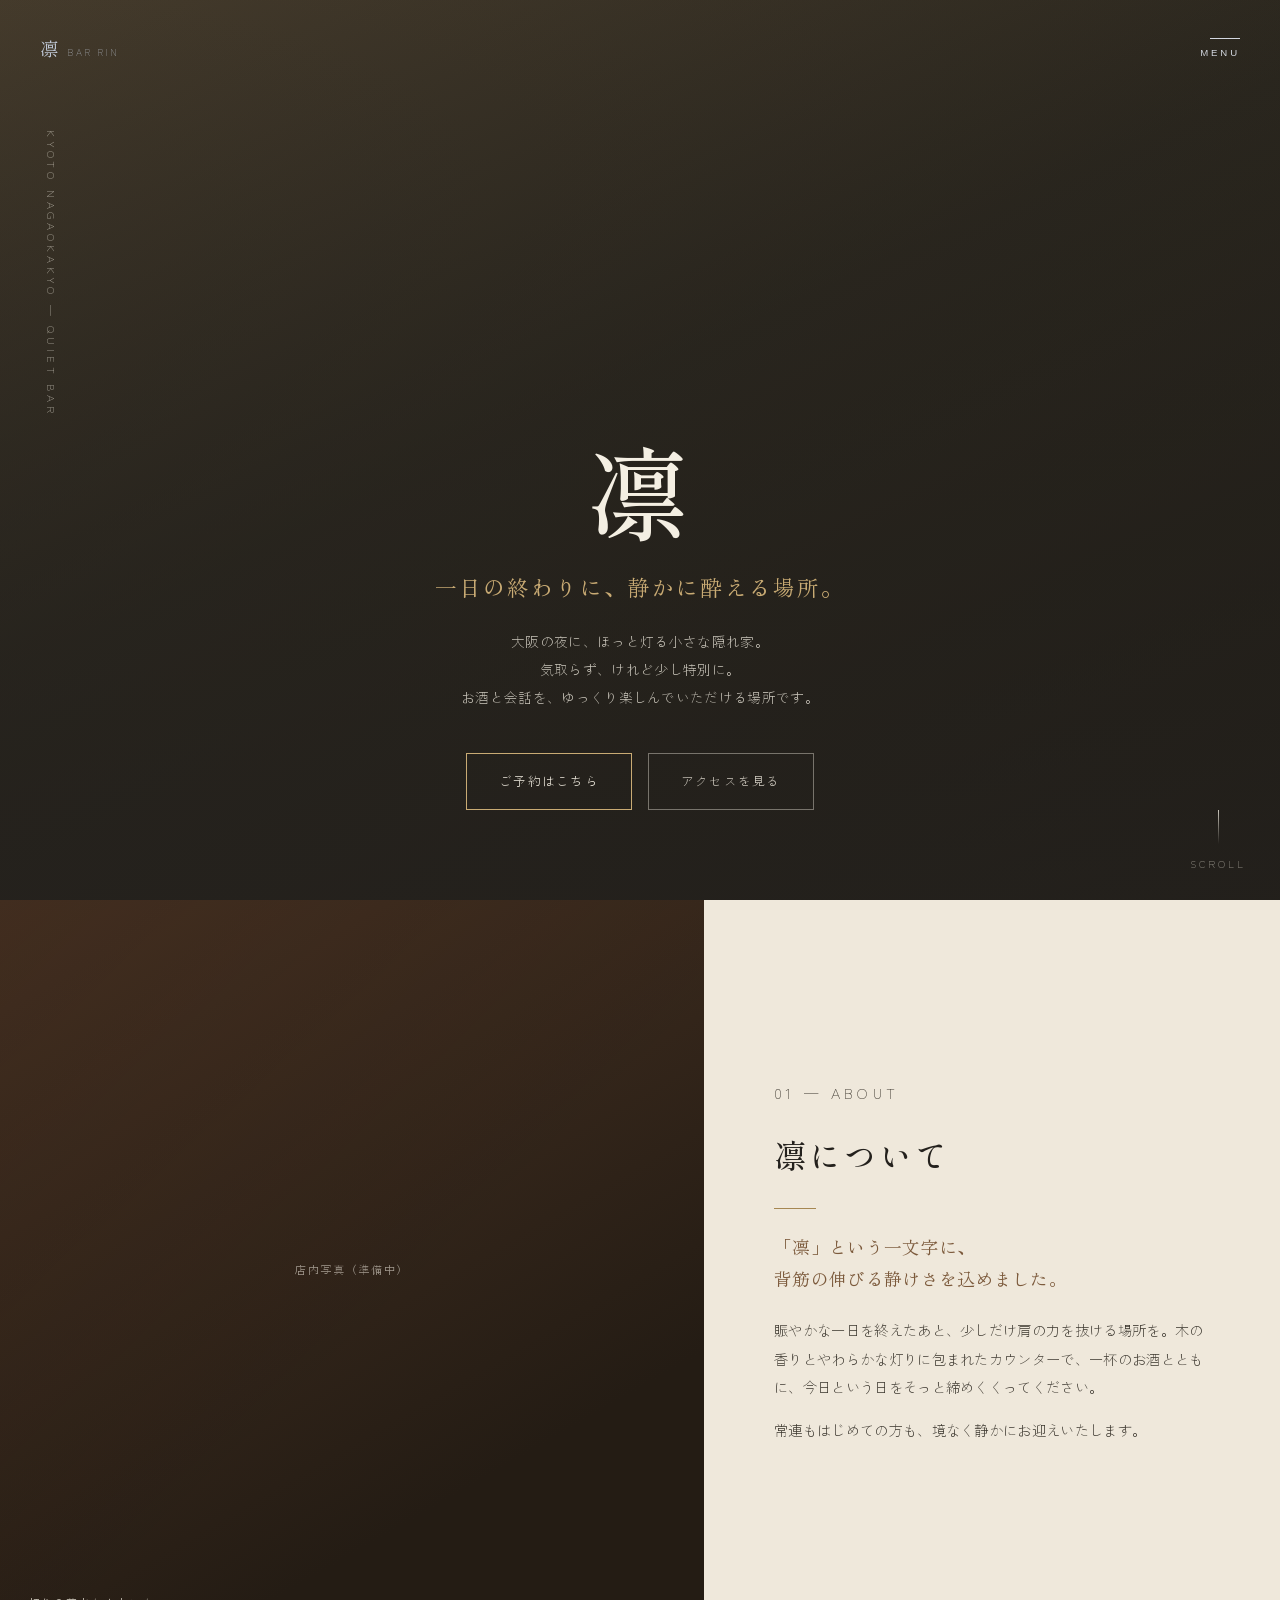
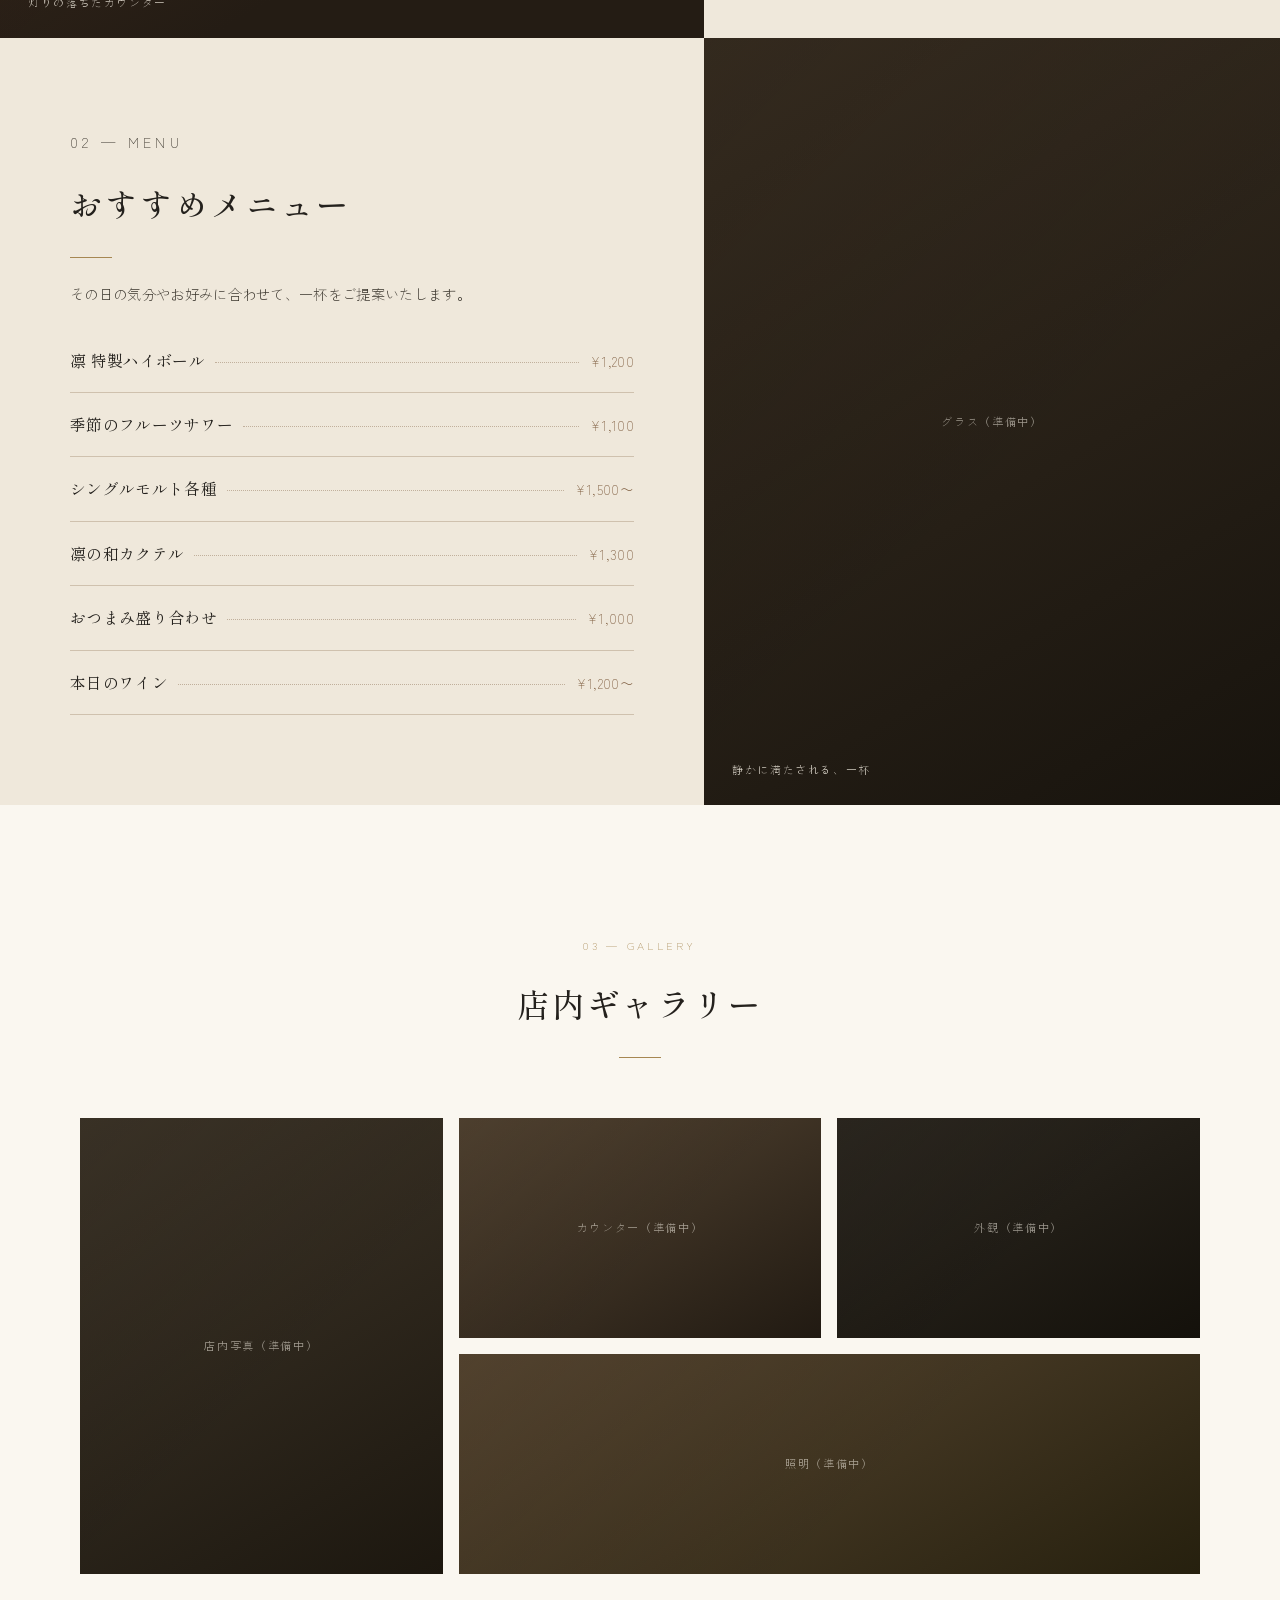
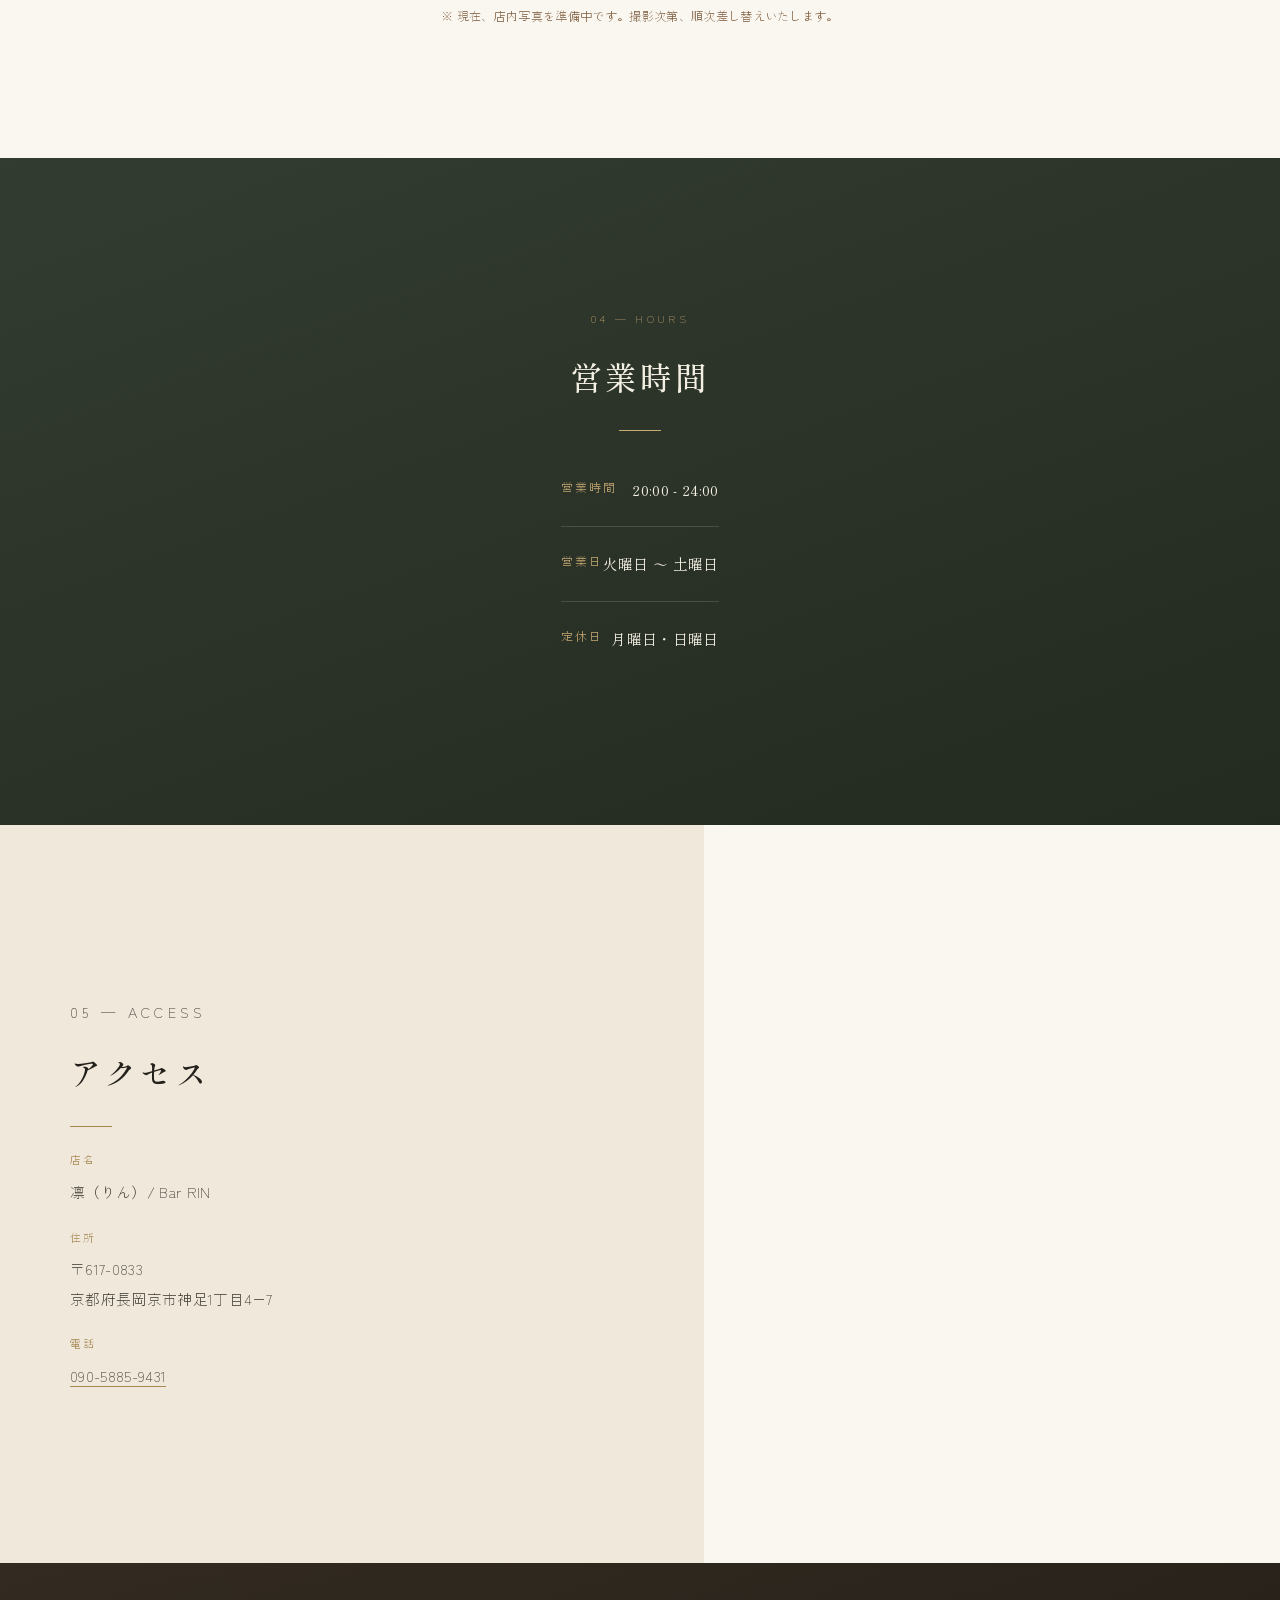
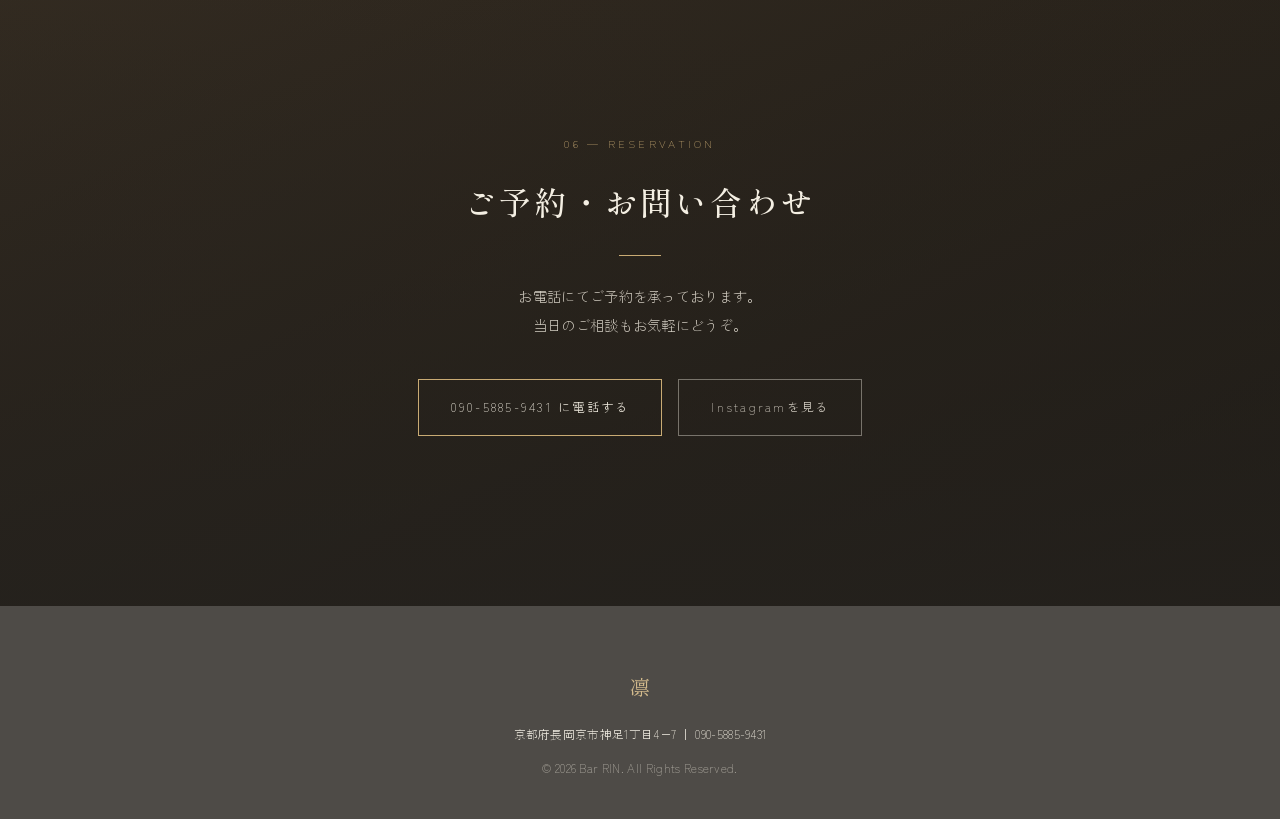
==== commit 969ef4bb: "凛 Bar RIN トップページを差し替え（index.html / style.css / script.js） 星野リゾート風の高級和モダンデザインに更新。 新しい index.html が参照す" ====
--- a/index.html
+++ b/index.html
@@ -1,235 +1,172 @@
 <!DOCTYPE html>
 <html lang="ja">
 <head>
-  <meta charset="UTF-8">
-  <meta name="viewport" content="width=device-width, initial-scale=1.0">
-  <title>福原義教 | 59歳トラック運転手がAIで人生を変える挑戦</title>
-  <meta name="description" content="59歳・現役トラック運転手の福原義教が、AIを武器に人生を変えていく挑戦の記録。YouTube・TikTokでの発信、実際に使っているAIツール、日々の学びをまとめた個人サイトです。">
-  <meta name="theme-color" content="#05070d">
-  <meta name="robots" content="index, follow">
-  <link rel="canonical" href="https://yoshinori7779-pixel.github.io/sanki-hompage/">
-
-  <!-- OGP -->
-  <meta property="og:type" content="website">
-  <meta property="og:site_name" content="福原義教 公式サイト">
-  <meta property="og:title" content="福原義教 | 59歳トラック運転手がAIで人生を変える挑戦">
-  <meta property="og:description" content="59歳・現役トラック運転手がAIを武器に人生を変えていく挑戦の記録。">
-  <meta property="og:url" content="https://yoshinori7779-pixel.github.io/sanki-hompage/">
-  <meta property="og:image" content="https://yoshinori7779-pixel.github.io/sanki-hompage/assets/ogp.png">
-  <meta name="twitter:card" content="summary_large_image">
-
-  <link rel="icon" href="data:image/svg+xml,<svg xmlns='http://www.w3.org/2000/svg' viewBox='0 0 32 32'><rect width='32' height='32' rx='7' fill='%2305070d'/><text x='16' y='23' font-family='Oswald,sans-serif' font-size='18' font-weight='700' text-anchor='middle' fill='%2333e1ff'>義</text></svg>">
-
-  <link rel="preconnect" href="https://fonts.googleapis.com">
-  <link rel="preconnect" href="https://fonts.gstatic.com" crossorigin>
-  <link href="https://fonts.googleapis.com/css2?family=Oswald:wght@500;600;700&family=Noto+Sans+JP:wght@300;400;500;700&family=JetBrains+Mono:wght@400;500;700&display=swap" rel="stylesheet">
-  <link rel="stylesheet" href="assets/style.css">
-  <link rel="stylesheet" href="assets/hero-motion.css">
+<meta charset="UTF-8">
+<meta name="viewport" content="width=device-width, initial-scale=1.0">
+<title>凛 Bar RIN | 京都・長岡京の隠れ家バー</title>
+<meta name="description" content="一日の終わりに、静かに酔える場所。京都・長岡京にひっそりと灯る、大人のための隠れ家バー「凛」。">
+<link rel="preconnect" href="https://fonts.googleapis.com">
+<link rel="preconnect" href="https://fonts.gstatic.com" crossorigin>
+<link href="https://fonts.googleapis.com/css2?family=Shippori+Mincho:wght@400;500;600;700&family=Zen+Old+Mincho:wght@400;500&family=Zen+Kaku+Gothic+New:wght@300;400;500&display=swap" rel="stylesheet">
+<link rel="stylesheet" href="style.css">
 </head>
 <body>
-<a class="skip-link" href="#main">本文へスキップ</a>
 
-<header class="site-header">
-  <a class="brand" href="index.html" aria-label="福原義教 ホーム">
-    <span class="brand-mark"><span>義</span></span>
-    <span>
-      <span class="brand-name">FUKUHARA</span>
-      <span class="brand-tag">AI × TRUCK DRIVER</span>
-    </span>
-  </a>
-  <button class="nav-toggle" aria-label="メニューを開閉" aria-expanded="false" aria-controls="primary-nav">
-    <span></span><span></span><span></span>
+<!-- ローディングベール -->
+<div class="veil" id="veil"><span class="veil-mark">凛</span></div>
+
+<!-- ヘッダー：ロゴ + メニューボタンのみ（静かなナビ） -->
+<header class="site-header" id="siteHeader">
+  <a href="#top" class="brand">凛<span class="brand-en">BAR RIN</span></a>
+  <button class="menu-btn" id="menuBtn" aria-label="メニューを開く" aria-expanded="false">
+    <span class="menu-btn-line"></span>
+    <span class="menu-btn-text">MENU</span>
   </button>
-  <nav class="nav" id="primary-nav" aria-label="メインナビゲーション">
-    <a href="index.html">ホーム</a>
-    <a href="about.html">自己紹介</a>
-    <a href="youtube.html">YouTube</a>
-    <a href="tiktok.html">TikTok</a>
-    <a href="ai-tools.html">AIツール</a>
-    <a href="blog.html">ブログ</a>
-    <a href="contact.html" class="nav-cta">お問い合わせ</a>
-  </nav>
 </header>
 
-<main id="main">
+<!-- フルスクリーンナビ -->
+<nav class="full-nav" id="fullNav">
+  <ol class="full-nav-list">
+    <li><a href="#about" data-n="01">凛について</a></li>
+    <li><a href="#menu" data-n="02">おすすめメニュー</a></li>
+    <li><a href="#gallery" data-n="03">店内ギャラリー</a></li>
+    <li><a href="#hours" data-n="04">営業時間</a></li>
+    <li><a href="#access" data-n="05">アクセス</a></li>
+    <li><a href="#contact" data-n="06">ご予約・お問い合わせ</a></li>
+  </ol>
+  <div class="full-nav-foot">
+    <span>京都府長岡京市神足1丁目4−7</span>
+    <span>090-5885-9431</span>
+  </div>
+</nav>
 
-  <!-- ============ HERO ============ -->
-  <section class="hero">
-    <div class="hero-scan" aria-hidden="true"></div>
-    <div class="hero-ring" aria-hidden="true">
-      <div class="r r1"></div><div class="r r2"></div><div class="r r3"></div>
-      <div class="core"></div><div class="tick"></div>
+<!-- ============ 1. トップ / ファーストビュー ============ -->
+<section class="hero" id="top">
+  <div class="hero-photo ph-hero" aria-hidden="true"></div>
+  <div class="hero-vtag" aria-hidden="true"><span>KYOTO NAGAOKAKYO — QUIET BAR</span></div>
+  <div class="hero-inner">
+    <h1 class="hero-mark reveal">凛</h1>
+    <p class="hero-copy reveal">一日の終わりに、静かに酔える場所。</p>
+    <p class="hero-sub reveal">大阪の夜に、ほっと灯る小さな隠れ家。<br>
+      気取らず、けれど少し特別に。<br>
+      お酒と会話を、ゆっくり楽しんでいただける場所です。</p>
+    <div class="hero-buttons reveal">
+      <a href="#contact" class="btn btn-line">ご予約はこちら</a>
+      <a href="#access" class="btn btn-ghost">アクセスを見る</a>
     </div>
-    <div class="container">
-      <div class="hero-inner">
-        <p class="hero-status"><span class="dot"></span> STATUS: 挑戦中 / 59 y.o. / ON THE ROAD</p>
-        <h1 class="hero-title">
-          <span class="line">ハンドルを握りながら、</span>
-          <span class="line"><span class="grad" data-type="人生を|未来を|自分を"></span>アップデートする。</span>
-        </h1>
-        <p class="hero-lead">
-          59歳、現役トラック運転手。<b>「歳だから」で終わらせない。</b>
-          AIを相棒に、学び・発信・挑戦を続ける福原義教の記録です。
-        </p>
-        <div class="hero-actions">
-          <a href="about.html" class="btn btn-primary">わたしの物語を読む <span class="arrow">→</span></a>
-          <a href="youtube.html" class="btn btn-ghost">発信を見る</a>
-        </div>
-        <div class="hero-metrics">
-          <div class="hero-metric"><div class="v"><span>59</span></div><div class="k">歳・現役ドライバー</div></div>
-          <div class="hero-metric"><div class="v">AI<span>×</span>毎日</div><div class="k">学びを継続中</div></div>
-          <div class="hero-metric"><div class="v">2<span>ch</span></div><div class="k">YouTube / TikTok</div></div>
-        </div>
-      </div>
+  </div>
+  <div class="scroll-cue" aria-hidden="true"><span></span>SCROLL</div>
+</section>
+
+<!-- ============ 2. 凛について ============ -->
+<section class="editorial" id="about">
+  <div class="editorial-photo reveal">
+    <div class="media-frame ph-1"><span class="ph-label">店内写真（準備中）</span></div>
+    <p class="photo-caption">灯りの落ちたカウンター</p>
+  </div>
+  <div class="editorial-text reveal">
+    <p class="eyebrow">01 — About</p>
+    <h2 class="editorial-title">凛について</h2>
+    <div class="hairline"></div>
+    <p class="lead">「凛」という一文字に、<br>背筋の伸びる静けさを込めました。</p>
+    <p>賑やかな一日を終えたあと、少しだけ肩の力を抜ける場所を。木の香りとやわらかな灯りに包まれたカウンターで、一杯のお酒とともに、今日という日をそっと締めくくってください。</p>
+    <p>常連もはじめての方も、境なく静かにお迎えいたします。</p>
+  </div>
+</section>
+
+<!-- ============ 3. おすすめメニュー ============ -->
+<section class="editorial reverse" id="menu">
+  <div class="editorial-text reveal">
+    <p class="eyebrow">02 — Menu</p>
+    <h2 class="editorial-title">おすすめメニュー</h2>
+    <div class="hairline"></div>
+    <p class="section-note">その日の気分やお好みに合わせて、一杯をご提案いたします。</p>
+    <ul class="menu-list">
+      <li><span class="m-name">凛 特製ハイボール</span><span class="m-dots"></span><span class="m-price">¥1,200</span></li>
+      <li><span class="m-name">季節のフルーツサワー</span><span class="m-dots"></span><span class="m-price">¥1,100</span></li>
+      <li><span class="m-name">シングルモルト各種</span><span class="m-dots"></span><span class="m-price">¥1,500〜</span></li>
+      <li><span class="m-name">凛の和カクテル</span><span class="m-dots"></span><span class="m-price">¥1,300</span></li>
+      <li><span class="m-name">おつまみ盛り合わせ</span><span class="m-dots"></span><span class="m-price">¥1,000</span></li>
+      <li><span class="m-name">本日のワイン</span><span class="m-dots"></span><span class="m-price">¥1,200〜</span></li>
+    </ul>
+  </div>
+  <div class="editorial-photo reveal">
+    <div class="media-frame ph-2"><span class="ph-label">グラス（準備中）</span></div>
+    <p class="photo-caption">静かに満たされる、一杯</p>
+  </div>
+</section>
+
+<!-- ============ 4. 店内ギャラリー（フルブリード） ============ -->
+<section class="gallery" id="gallery">
+  <div class="section-head reveal">
+    <p class="eyebrow">03 — Gallery</p>
+    <h2 class="editorial-title">店内ギャラリー</h2>
+    <div class="hairline"></div>
+  </div>
+  <div class="gallery-grid">
+    <div class="media-frame ph-3 g-tall reveal"><span class="ph-label">店内写真（準備中）</span></div>
+    <div class="media-frame ph-4 reveal"><span class="ph-label">カウンター（準備中）</span></div>
+    <div class="media-frame ph-5 reveal"><span class="ph-label">外観（準備中）</span></div>
+    <div class="media-frame ph-6 g-wide reveal"><span class="ph-label">照明（準備中）</span></div>
+  </div>
+  <p class="gallery-note reveal">※ 現在、店内写真を準備中です。撮影次第、順次差し替えいたします。</p>
+</section>
+
+<!-- ============ 5. 営業時間 ============ -->
+<section class="hours" id="hours">
+  <div class="hours-inner reveal">
+    <p class="eyebrow light">04 — Hours</p>
+    <h2 class="editorial-title light">営業時間</h2>
+    <div class="hairline light"></div>
+    <div class="hours-row"><span>営業時間</span><span>20:00 - 24:00</span></div>
+    <div class="hours-row"><span>営業日</span><span>火曜日 〜 土曜日</span></div>
+    <div class="hours-row"><span>定休日</span><span>月曜日・日曜日</span></div>
+  </div>
+</section>
+
+<!-- ============ 6. アクセス ============ -->
+<section class="editorial" id="access">
+  <div class="editorial-text reveal">
+    <p class="eyebrow">05 — Access</p>
+    <h2 class="editorial-title">アクセス</h2>
+    <div class="hairline"></div>
+    <dl class="access-info">
+      <dt>店名</dt><dd>凛（りん）/ Bar RIN</dd>
+      <dt>住所</dt><dd>〒617-0833<br>京都府長岡京市神足1丁目4−7</dd>
+      <dt>電話</dt><dd><a href="tel:09058859431">090-5885-9431</a></dd>
+    </dl>
+  </div>
+  <div class="editorial-photo reveal">
+    <iframe class="access-map"
+      title="Bar RIN 地図"
+      src="https://www.google.com/maps?q=%E4%BA%AC%E9%83%BD%E5%BA%9C%E9%95%B7%E5%B2%A1%E4%BA%AC%E5%B8%82%E7%A5%9E%E8%B6%B3%EF%BC%91%E4%B8%81%E7%9B%AE4%EF%BC%8D7&output=embed"
+      loading="lazy"
+      referrerpolicy="no-referrer-when-downgrade">
+    </iframe>
+  </div>
+</section>
+
+<!-- ============ 7. ご予約・お問い合わせ ============ -->
+<section class="contact" id="contact">
+  <div class="hero-photo ph-contact" aria-hidden="true"></div>
+  <div class="contact-inner reveal">
+    <p class="eyebrow light">06 — Reservation</p>
+    <h2 class="editorial-title light">ご予約・お問い合わせ</h2>
+    <div class="hairline light"></div>
+    <p class="contact-text">お電話にてご予約を承っております。<br>当日のご相談もお気軽にどうぞ。</p>
+    <div class="contact-buttons">
+      <a href="tel:09058859431" class="btn btn-line">090-5885-9431 に電話する</a>
+      <a href="https://www.instagram.com/" target="_blank" rel="noopener" class="btn btn-ghost">Instagramを見る</a>
     </div>
-  </section>
-
-  <!-- ============ MISSION ============ -->
-  <section id="mission">
-    <div class="container">
-      <div class="section-head center reveal">
-        <span class="eyebrow">Mission</span>
-        <h2 class="title">年齢は、挑戦をやめる理由にならない。</h2>
-        <p class="lead">
-          長距離の運転席は、わたしの学びの教室でもあります。
-          スキマ時間にAIを触り、できることを一つずつ増やす。
-          その過程をまるごと発信し、「同じように迷っている誰か」の背中を押したい。
-        </p>
-      </div>
-      <div class="grid cols-3">
-        <article class="panel reveal">
-          <p class="card-index">01 / LEARN</p>
-          <h3 class="card-title">AIを、味方にする</h3>
-          <p class="card-text">難しそうに見えるAIも、触ってみれば頼れる相棒。実際に使って分かったことだけを、正直に伝えます。</p>
-        </article>
-        <article class="panel reveal d1">
-          <p class="card-index">02 / SHARE</p>
-          <h3 class="card-title">等身大で、発信する</h3>
-          <p class="card-text">かっこよさより、リアルを。失敗も遠回りも含めて、59歳のいまの挑戦をそのまま届けます。</p>
-        </article>
-        <article class="panel reveal d2">
-          <p class="card-index">03 / CHANGE</p>
-          <h3 class="card-title">一歩ずつ、変えていく</h3>
-          <p class="card-text">大きく変わろうとしなくていい。今日の小さな一歩の積み重ねが、人生を少しずつ動かします。</p>
-        </article>
-      </div>
-    </div>
-  </section>
-
-  <!-- ============ CHANNELS ============ -->
-  <section id="channels" style="border-top:1px solid var(--line-soft);">
-    <div class="container">
-      <div class="section-head reveal">
-        <span class="eyebrow">Channels</span>
-        <h2 class="title">挑戦を、発信中。</h2>
-        <p class="lead">動画で日々の学びと現場をお届けしています。フォローで一緒に走りましょう。</p>
-      </div>
-      <div class="grid cols-2">
-        <article class="panel reveal" style="padding:30px;">
-          <div style="display:flex;align-items:center;gap:14px;margin-bottom:14px;">
-            <span class="channel-avatar" style="width:56px;height:56px;font-size:1.4rem;margin:0;">▶</span>
-            <div>
-              <h3 class="card-title" style="margin:0;">YouTube</h3>
-              <span class="channel-handle">/ 準備中・近日公開</span>
-            </div>
-          </div>
-          <p class="card-text" style="margin-bottom:18px;">じっくり伝えたいAI活用や挑戦の記録は、YouTubeで。ドライバー目線の学びを配信していきます。</p>
-          <a href="youtube.html" class="btn btn-ghost" style="font-size:0.88rem;padding:11px 22px;">チャンネルを見る <span class="arrow">→</span></a>
-        </article>
-        <article class="panel reveal d1" style="padding:30px;">
-          <div style="display:flex;align-items:center;gap:14px;margin-bottom:14px;">
-            <span class="channel-avatar" style="width:56px;height:56px;font-size:1.4rem;margin:0;">♪</span>
-            <div>
-              <h3 class="card-title" style="margin:0;">TikTok</h3>
-              <span class="channel-handle">@youyoshi7</span>
-            </div>
-          </div>
-          <p class="card-text" style="margin-bottom:18px;">短くてリアルな日常と挑戦のひとコマは、TikTokで。スキマ時間にサクッと覗いてください。</p>
-          <a href="tiktok.html" class="btn btn-ghost" style="font-size:0.88rem;padding:11px 22px;">アカウントを見る <span class="arrow">→</span></a>
-        </article>
-      </div>
-    </div>
-  </section>
-
-  <!-- ============ LATEST POSTS ============ -->
-  <section id="latest" style="border-top:1px solid var(--line-soft);">
-    <div class="container">
-      <div class="section-head reveal">
-        <span class="eyebrow">Latest</span>
-        <h2 class="title">最新の記事</h2>
-        <p class="lead">AIツールの使い方や挑戦の記録をブログに綴っています。</p>
-      </div>
-      <div class="grid cols-2">
-        <article class="panel post reveal">
-          <div class="thumb">🤖</div>
-          <div>
-            <p class="meta">AI TOOLS · 2026.07</p>
-            <h3 class="post-title"><a href="ai-tools.html">運転手のわたしがChatGPTを毎日使う理由</a></h3>
-            <p class="excerpt">スマホひとつで始められたAIとの付き合い方を、正直にまとめました。</p>
-          </div>
-        </article>
-        <article class="panel post reveal d1">
-          <div class="thumb">🚚</div>
-          <div>
-            <p class="meta">BLOG · 2026.07</p>
-            <h3 class="post-title"><a href="blog.html">59歳、YouTubeを始めた日のこと</a></h3>
-            <p class="excerpt">「今さら」を「今から」に変えた、最初の一歩の話。</p>
-          </div>
-        </article>
-      </div>
-      <div style="margin-top:26px;">
-        <a href="blog.html" class="btn btn-ghost" style="font-size:0.88rem;padding:11px 22px;">記事一覧へ <span class="arrow">→</span></a>
-      </div>
-    </div>
-  </section>
-
-  <!-- ============ CTA ============ -->
-  <section id="cta">
-    <div class="container">
-      <div class="cta-band reveal">
-        <span class="eyebrow" style="justify-content:center;">Get in touch</span>
-        <h2 class="title" style="margin-top:14px;">一緒に、挑戦しませんか。</h2>
-        <p class="lead">お仕事のご相談、コラボ、応援メッセージ、なんでも歓迎です。お気軽にご連絡ください。</p>
-        <div class="cta-actions">
-          <a href="contact.html" class="btn btn-primary">お問い合わせ <span class="arrow">→</span></a>
-          <a href="about.html" class="btn btn-ghost">プロフィールを見る</a>
-        </div>
-      </div>
-    </div>
-  </section>
-
-</main>
+  </div>
+</section>
 
 <footer class="site-footer">
-  <div class="container">
-    <div class="footer-grid">
-      <div>
-        <a class="brand" href="index.html">
-          <span class="brand-mark"><span>義</span></span>
-          <span><span class="brand-name">FUKUHARA</span><span class="brand-tag">AI × TRUCK DRIVER</span></span>
-        </a>
-        <p class="footer-about">59歳、トラックの運転席から。AIを相棒に人生を変える挑戦を、等身大で発信しています。</p>
-      </div>
-      <div class="footer-col">
-        <h4>Menu</h4>
-        <a href="about.html">自己紹介</a>
-        <a href="ai-tools.html">AIツール紹介</a>
-        <a href="blog.html">ブログ</a>
-        <a href="contact.html">お問い合わせ</a>
-      </div>
-      <div class="footer-col">
-        <h4>Social</h4>
-        <a href="youtube.html">YouTube</a>
-        <a href="tiktok.html">TikTok（@youyoshi7）</a>
-      </div>
-    </div>
-    <div class="footer-bottom">
-      <span>© <span id="year">2026</span> 福原義教 — All rights reserved.</span>
-      <span>DRIVEN BY CURIOSITY · POWERED BY AI</span>
-    </div>
-  </div>
+  <p class="footer-mark">凛</p>
+  <p>京都府長岡京市神足1丁目4−7 ｜ 090-5885-9431</p>
+  <p class="footer-copy">&copy; 2026 Bar RIN. All Rights Reserved.</p>
 </footer>
 
-<script src="assets/main.js" defer></script>
+<script src="script.js"></script>
 </body>
 </html>
--- a/style.css
+++ b/style.css
@@ -0,0 +1,362 @@
+/* =========================================================
+   凛 Bar RIN — 星野リゾート風 高級和モダン (v2)
+   写真主体・余白・静けさを重視したエディトリアル構成
+   ========================================================= */
+
+:root{
+  --paper:      #faf7f0;
+  --stone:      #efe8db;
+  --stone-deep: #e2d7c0;
+  --charcoal:   #24211d;
+  --charcoal-soft:#3a352d;
+  --forest:     #333c30;
+  --wood:       #7c5a3c;
+  --brass:      #a68752;
+  --brass-soft: #c9ab74;
+  --cream-text: #f4efe3;
+  --line:       rgba(124,90,60,0.28);
+
+  --font-display: 'Shippori Mincho', serif;
+  --font-serif-alt: 'Zen Old Mincho', serif;
+  --font-body: 'Zen Kaku Gothic New', sans-serif;
+
+  --ease: cubic-bezier(.22,.61,.36,1);
+}
+
+*{ margin:0; padding:0; box-sizing:border-box; }
+html{ scroll-behavior:smooth; }
+body{
+  font-family: var(--font-body);
+  background: var(--paper);
+  color: var(--charcoal);
+  line-height: 2;
+  letter-spacing: 0.02em;
+  font-weight: 300;
+  overflow-x: hidden;
+  -webkit-font-smoothing: antialiased;
+}
+img, iframe{ max-width:100%; display:block; }
+a{ color:inherit; text-decoration:none; }
+
+/* ===== ローディングベール ===== */
+.veil{
+  position:fixed; inset:0; z-index:9999;
+  background: var(--charcoal);
+  display:flex; align-items:center; justify-content:center;
+  transition: opacity 1.1s var(--ease), visibility 1.1s var(--ease);
+}
+.veil-mark{
+  font-family: var(--font-display);
+  font-size: 2.6rem; font-weight:400;
+  color: var(--brass-soft);
+  opacity:0;
+  animation: veilFade 1.5s var(--ease) forwards;
+}
+@keyframes veilFade{
+  0%{ opacity:0; letter-spacing:0.6em; }
+  100%{ opacity:1; letter-spacing:0.1em; }
+}
+.veil.hide{ opacity:0; visibility:hidden; }
+
+/* ===== ヘッダー（静かなナビ） ===== */
+.site-header{
+  position:fixed; top:0; left:0; right:0; z-index:400;
+  display:flex; align-items:center; justify-content:space-between;
+  padding: 30px 40px;
+  mix-blend-mode: difference;
+}
+.brand{
+  font-family: var(--font-display);
+  font-size: 1.15rem;
+  color: #fff;
+  display:flex; align-items:baseline; gap:10px;
+}
+.brand-en{ font-size:0.58rem; letter-spacing:0.3em; font-family: var(--font-body); opacity:0.8; }
+
+.menu-btn{
+  background:none; border:none; cursor:pointer;
+  display:flex; flex-direction:column; align-items:flex-end; gap:8px;
+  color:#fff; z-index: 700; position:relative;
+}
+.menu-btn-line{ width: 30px; height:1px; background:#fff; transition: width .3s var(--ease); }
+.menu-btn-text{ font-size: 0.6rem; letter-spacing: 0.3em; }
+.menu-btn[aria-expanded="true"] .menu-btn-line{ width: 16px; }
+
+/* ===== フルスクリーンナビ ===== */
+.full-nav{
+  position:fixed; inset:0; z-index:600;
+  background: var(--charcoal);
+  display:flex; flex-direction:column; justify-content:center;
+  padding: 60px;
+  transform: translateY(-100%);
+  transition: transform .7s var(--ease);
+}
+.full-nav.open{ transform: translateY(0); }
+.full-nav-list{ list-style:none; }
+.full-nav-list li{
+  border-top: 1px solid rgba(244,239,227,0.12);
+  padding: 22px 0;
+}
+.full-nav-list li:last-child{ border-bottom: 1px solid rgba(244,239,227,0.12); }
+.full-nav-list a{
+  font-family: var(--font-display);
+  font-size: clamp(1.3rem, 4vw, 2rem);
+  color: var(--cream-text);
+  display:flex; align-items:baseline; gap: 22px;
+  transition: color .3s, padding-left .3s var(--ease);
+}
+.full-nav-list a::before{
+  content: attr(data-n);
+  font-family: var(--font-body);
+  font-size: 0.7rem;
+  color: var(--brass-soft);
+  letter-spacing: 0.1em;
+}
+.full-nav-list a:hover{ color: var(--brass-soft); padding-left: 10px; }
+.full-nav-foot{
+  margin-top: 50px; display:flex; gap: 30px; flex-wrap:wrap;
+  font-size: 0.72rem; letter-spacing: 0.08em; color: rgba(244,239,227,0.55);
+}
+
+/* ===== ヒーロー ===== */
+.hero{
+  position: relative;
+  min-height: 100svh;
+  display:flex; flex-direction:column; align-items:center; justify-content:flex-end;
+  text-align:center;
+  overflow:hidden;
+  padding: 0 24px 90px;
+}
+.hero-photo{
+  position:absolute; inset:0; z-index:0;
+}
+.hero-photo::after{
+  content:''; position:absolute; inset:0;
+  background: linear-gradient(180deg, rgba(36,33,29,0.15) 0%, rgba(36,33,29,0.55) 68%, rgba(36,33,29,0.85) 100%);
+}
+.ph-hero{ background: linear-gradient(155deg, #4a3f2e 0%, #2b271e 45%, #1c1913 100%); }
+.ph-contact{ background: linear-gradient(155deg, #362d22 0%, #1d1913 100%); }
+
+.hero-vtag{
+  position:absolute; top: 130px; left: 40px; z-index:2;
+  writing-mode: vertical-rl;
+  font-size: 0.68rem; letter-spacing: 0.35em;
+  color: rgba(244,239,227,0.7);
+}
+
+.hero-inner{ position:relative; z-index:2; max-width: 620px; }
+.hero-mark{
+  font-family: var(--font-display);
+  font-weight: 500;
+  font-size: clamp(3.6rem, 12vw, 6.4rem);
+  color: var(--cream-text);
+  line-height: 1;
+  letter-spacing: 0.05em;
+  margin-bottom: 26px;
+}
+.hero-copy{
+  font-family: var(--font-serif-alt);
+  font-size: clamp(1.05rem, 2.2vw, 1.35rem);
+  color: var(--brass-soft);
+  letter-spacing: 0.1em;
+  margin-bottom: 20px;
+}
+.hero-sub{
+  font-size: 0.86rem;
+  color: rgba(244,239,227,0.82);
+  margin-bottom: 42px;
+  font-weight: 300;
+}
+.hero-buttons{ display:flex; gap:16px; justify-content:center; flex-wrap:wrap; }
+
+.scroll-cue{
+  position:absolute; bottom: 26px; right: 34px; z-index:2;
+  display:flex; flex-direction:column; align-items:center; gap:10px;
+  font-size: 0.62rem; letter-spacing: 0.3em; color: rgba(244,239,227,0.7);
+}
+.scroll-cue span{
+  width:1px; height: 34px; background: linear-gradient(rgba(244,239,227,0.8), transparent);
+  animation: scrollLine 2s ease-in-out infinite;
+}
+@keyframes scrollLine{
+  0%{ transform: scaleY(0); transform-origin: top; }
+  50%{ transform: scaleY(1); transform-origin: top; }
+  51%{ transform: scaleY(1); transform-origin: bottom; }
+  100%{ transform: scaleY(0); transform-origin: bottom; }
+}
+
+/* ===== ボタン ===== */
+.btn{
+  display:inline-block;
+  padding: 15px 32px;
+  font-size: 0.78rem;
+  letter-spacing: 0.18em;
+  border-radius: 0;
+  transition: all .4s var(--ease);
+}
+.btn-line{
+  border: 1px solid var(--brass-soft);
+  color: var(--cream-text);
+}
+.btn-line:hover{ background: var(--brass-soft); color: var(--charcoal); }
+.btn-ghost{
+  border: 1px solid rgba(244,239,227,0.4);
+  color: rgba(244,239,227,0.85);
+}
+.btn-ghost:hover{ border-color: var(--cream-text); }
+
+/* ===== エディトリアル（写真＋文章 交互） ===== */
+.editorial{
+  display:grid; grid-template-columns: 1.1fr 0.9fr;
+  min-height: 82vh;
+}
+.editorial-photo{ position:relative; }
+.editorial-photo .media-frame{ height:100%; border:0; aspect-ratio:auto; border-radius:0; }
+.photo-caption{
+  position:absolute; left:28px; bottom:24px; z-index:2;
+  font-size: 0.68rem; letter-spacing: 0.15em; color: rgba(244,239,227,0.85);
+}
+.editorial-text{
+  display:flex; flex-direction:column; justify-content:center;
+  padding: 90px 70px;
+  background: var(--stone);
+}
+.eyebrow{
+  font-size: 0.68rem; letter-spacing: 0.3em; color: var(--brass);
+  text-transform:uppercase; margin-bottom: 14px;
+}
+.eyebrow.light{ color: var(--brass-soft); }
+.editorial-title{
+  font-family: var(--font-display);
+  font-weight: 500;
+  font-size: clamp(1.5rem, 3vw, 2rem);
+  letter-spacing: 0.1em;
+}
+.editorial-title.light{ color: var(--cream-text); }
+.hairline{ width:42px; height:1px; background: var(--brass); margin: 22px 0; }
+.hairline.light{ background: var(--brass-soft); margin: 22px auto; }
+.editorial-text .lead{
+  font-family: var(--font-serif-alt);
+  font-size: 1.1rem;
+  color: var(--wood);
+  margin-bottom: 20px;
+  line-height: 1.85;
+}
+.editorial-text p{ font-size: 0.9rem; margin-bottom: 14px; color: var(--charcoal-soft); font-weight:300; }
+.section-note{ font-size: 0.85rem; color: var(--wood); margin-bottom: 24px; }
+
+/* メニューリスト */
+.menu-list{ list-style:none; margin-top: 6px; }
+.menu-list li{
+  display:flex; align-items:baseline; gap: 10px;
+  padding: 16px 0;
+  border-bottom: 1px solid var(--line);
+}
+.m-name{ font-family: var(--font-display); font-size: 0.98rem; white-space:nowrap; }
+.m-dots{ flex:1; border-bottom: 1px dotted rgba(124,90,60,0.4); transform: translateY(-4px); }
+.m-price{ font-size: 0.85rem; color: var(--wood); white-space:nowrap; }
+
+/* 写真プレースホルダー */
+.media-frame{
+  position:relative;
+  display:flex; align-items:center; justify-content:center;
+  overflow:hidden;
+}
+.ph-label{ font-size: 0.7rem; letter-spacing: 0.15em; color: rgba(244,239,227,0.6); z-index:2; }
+.media-frame::after{ content:''; position:absolute; inset:0; background: linear-gradient(135deg, rgba(0,0,0,0.12), transparent 60%); }
+.ph-1{ background: linear-gradient(150deg, #4a3323, #241c14 75%); }
+.ph-2{ background: linear-gradient(150deg, #3a2f22, #17130d); }
+.ph-3{ background: linear-gradient(150deg, #40372a, #1c170f); }
+.ph-4{ background: linear-gradient(150deg, #574734, #211a12); }
+.ph-5{ background: linear-gradient(150deg, #2f2a22, #14110b); }
+.ph-6{ background: linear-gradient(150deg, #5c4a34, #26200e); }
+
+/* ===== ギャラリー ===== */
+.gallery{ padding: 130px 40px; max-width: 1200px; margin:0 auto; }
+.section-head{ text-align:center; margin-bottom: 60px; }
+.section-head .hairline{ margin: 22px auto; }
+.gallery-grid{
+  display:grid; grid-template-columns: repeat(3, 1fr); grid-auto-rows: 220px;
+  gap: 16px;
+}
+.g-tall{ grid-row: span 2; }
+.g-wide{ grid-column: span 2; }
+.gallery-note{ text-align:center; margin-top: 30px; font-size: 0.76rem; color: var(--wood); }
+
+/* ===== 営業時間 ===== */
+.hours{
+  background: linear-gradient(160deg, var(--forest) 0%, #232a20 100%);
+  padding: 150px 24px;
+  display:flex; justify-content:center;
+}
+.hours-inner{ max-width: 440px; text-align:center; }
+.hours-row{
+  display:flex; justify-content:space-between;
+  padding: 22px 0; border-bottom: 1px solid rgba(244,239,227,0.15);
+  font-size: 0.92rem; color: var(--cream-text);
+}
+.hours-row:last-child{ border-bottom:none; }
+.hours-row span:first-child{ letter-spacing:0.15em; font-size:0.75rem; color: var(--brass-soft); }
+.hours-row span:last-child{ font-family: var(--font-display); }
+
+/* ===== アクセス ===== */
+.access-info dt{ font-size: 0.68rem; letter-spacing:0.2em; color: var(--brass); margin-top: 20px; }
+.access-info dt:first-child{ margin-top:0; }
+.access-info dd{ font-size: 0.92rem; margin-top: 6px; color: var(--charcoal-soft); }
+.access-info dd a{ border-bottom: 1px solid var(--brass); }
+.access-map{ width:100%; height:100%; border:0; filter: sepia(0.12) contrast(1.02); min-height: 340px; }
+
+/* ===== ご予約 ===== */
+.contact{
+  position:relative;
+  padding: 170px 24px;
+  text-align:center;
+  overflow:hidden;
+}
+.contact-inner{ position:relative; z-index:2; max-width: 560px; margin:0 auto; }
+.contact-text{ margin: 26px 0 40px; font-size: 0.9rem; color: rgba(244,239,227,0.85); }
+.contact-buttons{ display:flex; gap:16px; justify-content:center; flex-wrap:wrap; }
+
+/* ===== フッター ===== */
+.site-footer{
+  background: var(--charcoal);
+  color: var(--cream-text);
+  text-align:center;
+  padding: 60px 24px 40px;
+  font-size: 0.74rem;
+  opacity: 0.8;
+}
+.footer-mark{ font-family: var(--font-display); font-size: 1.3rem; color: var(--brass-soft); margin-bottom: 14px; }
+.footer-copy{ margin-top: 10px; opacity:0.6; }
+
+/* ===== スクロールリビール ===== */
+.reveal{ opacity:0; transform: translateY(26px); transition: opacity 1.1s var(--ease), transform 1.1s var(--ease); }
+.reveal.in{ opacity:1; transform: translateY(0); }
+
+/* ===================== レスポンシブ ===================== */
+@media (max-width: 900px){
+  .editorial{ grid-template-columns: 1fr; min-height: auto; }
+  .editorial-photo .media-frame{ aspect-ratio: 16/10; height:auto; }
+  .editorial-text{ padding: 60px 32px; }
+  .gallery-grid{ grid-template-columns: repeat(2, 1fr); grid-auto-rows: 180px; }
+  .g-wide{ grid-column: span 2; }
+}
+
+@media (max-width: 600px){
+  .site-header{ padding: 22px 24px; }
+  .hero-vtag{ display:none; }
+  .hero{ padding-bottom: 70px; }
+  .editorial-text{ padding: 50px 24px; }
+  .gallery{ padding: 90px 20px; }
+  .gallery-grid{ grid-template-columns: 1fr 1fr; grid-auto-rows: 140px; }
+  .g-tall{ grid-row: span 1; }
+  .hours{ padding: 100px 24px; }
+  .contact{ padding: 120px 24px; }
+  .hero-buttons, .contact-buttons{ flex-direction: column; width:100%; }
+  .btn{ text-align:center; }
+}
+
+@media (prefers-reduced-motion: reduce){
+  *{ animation-duration: 0.01ms !important; transition-duration: 0.01ms !important; }
+  html{ scroll-behavior:auto; }
+}
